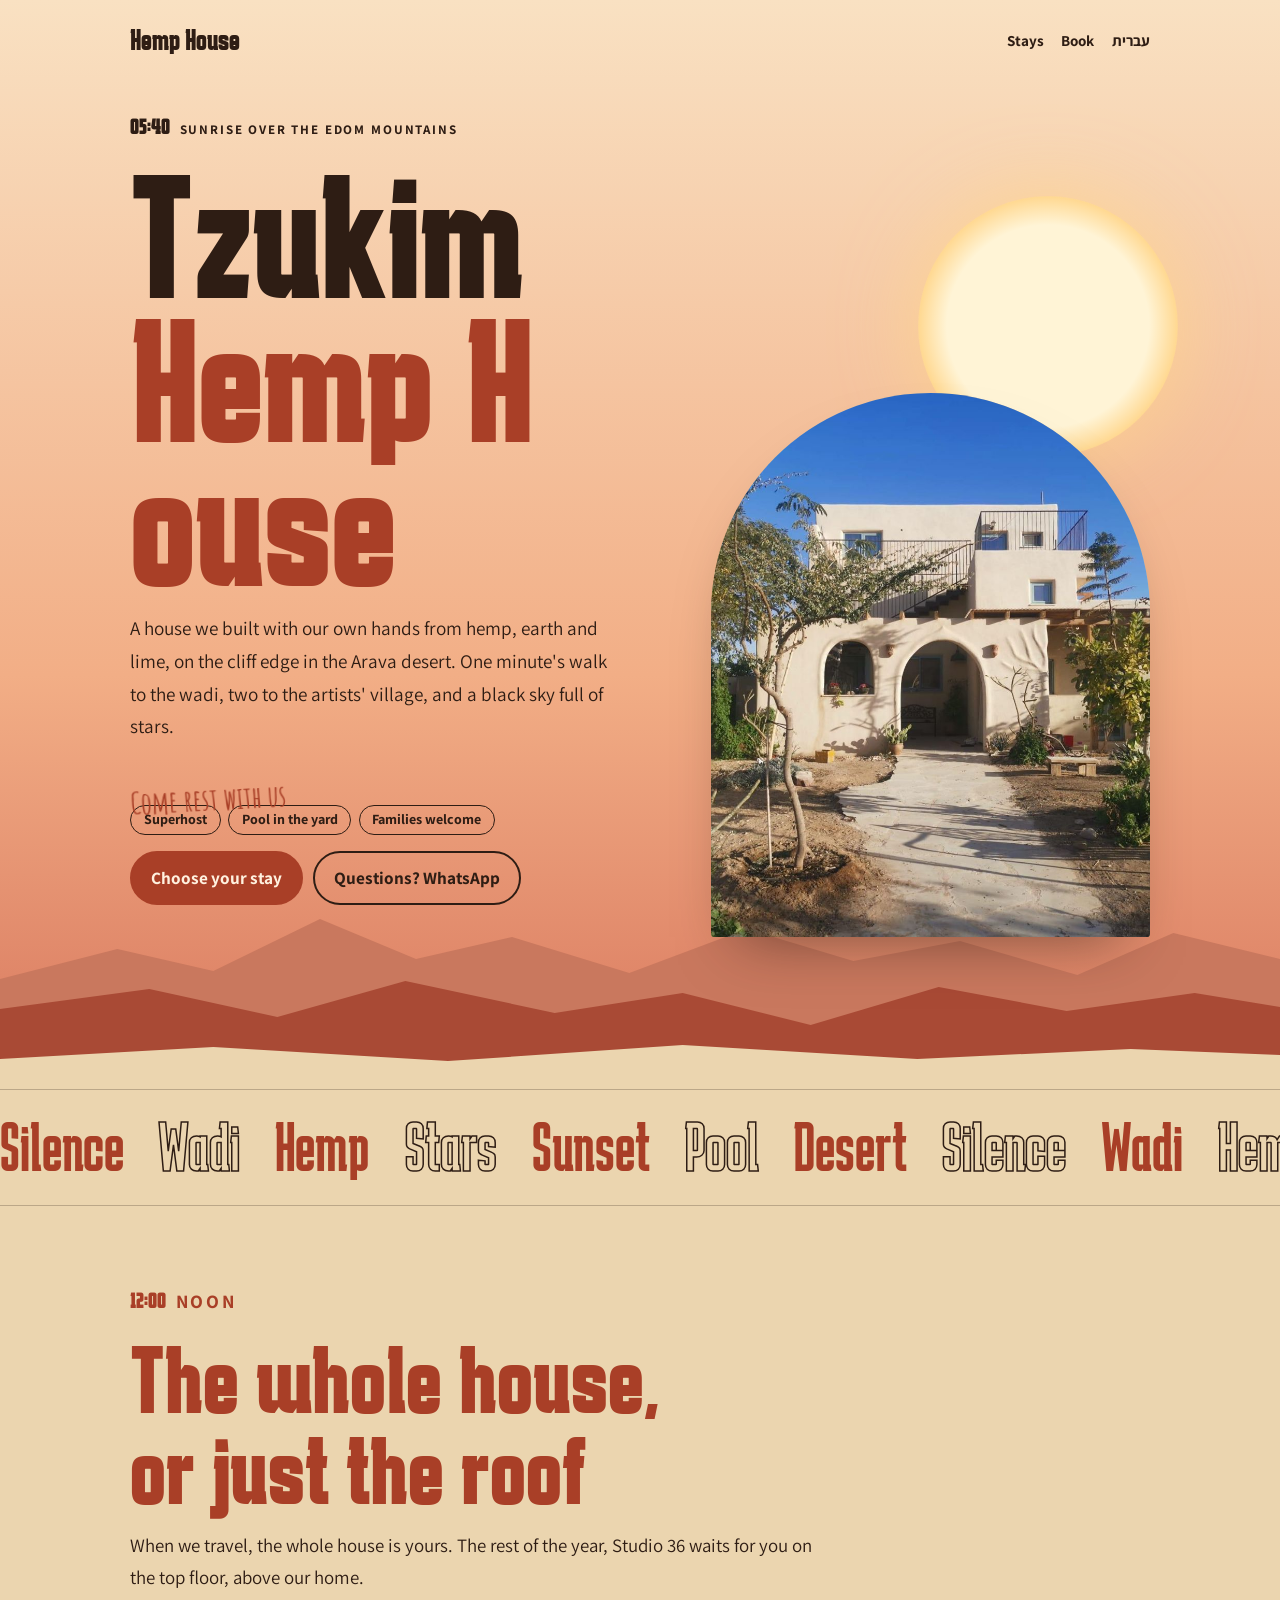
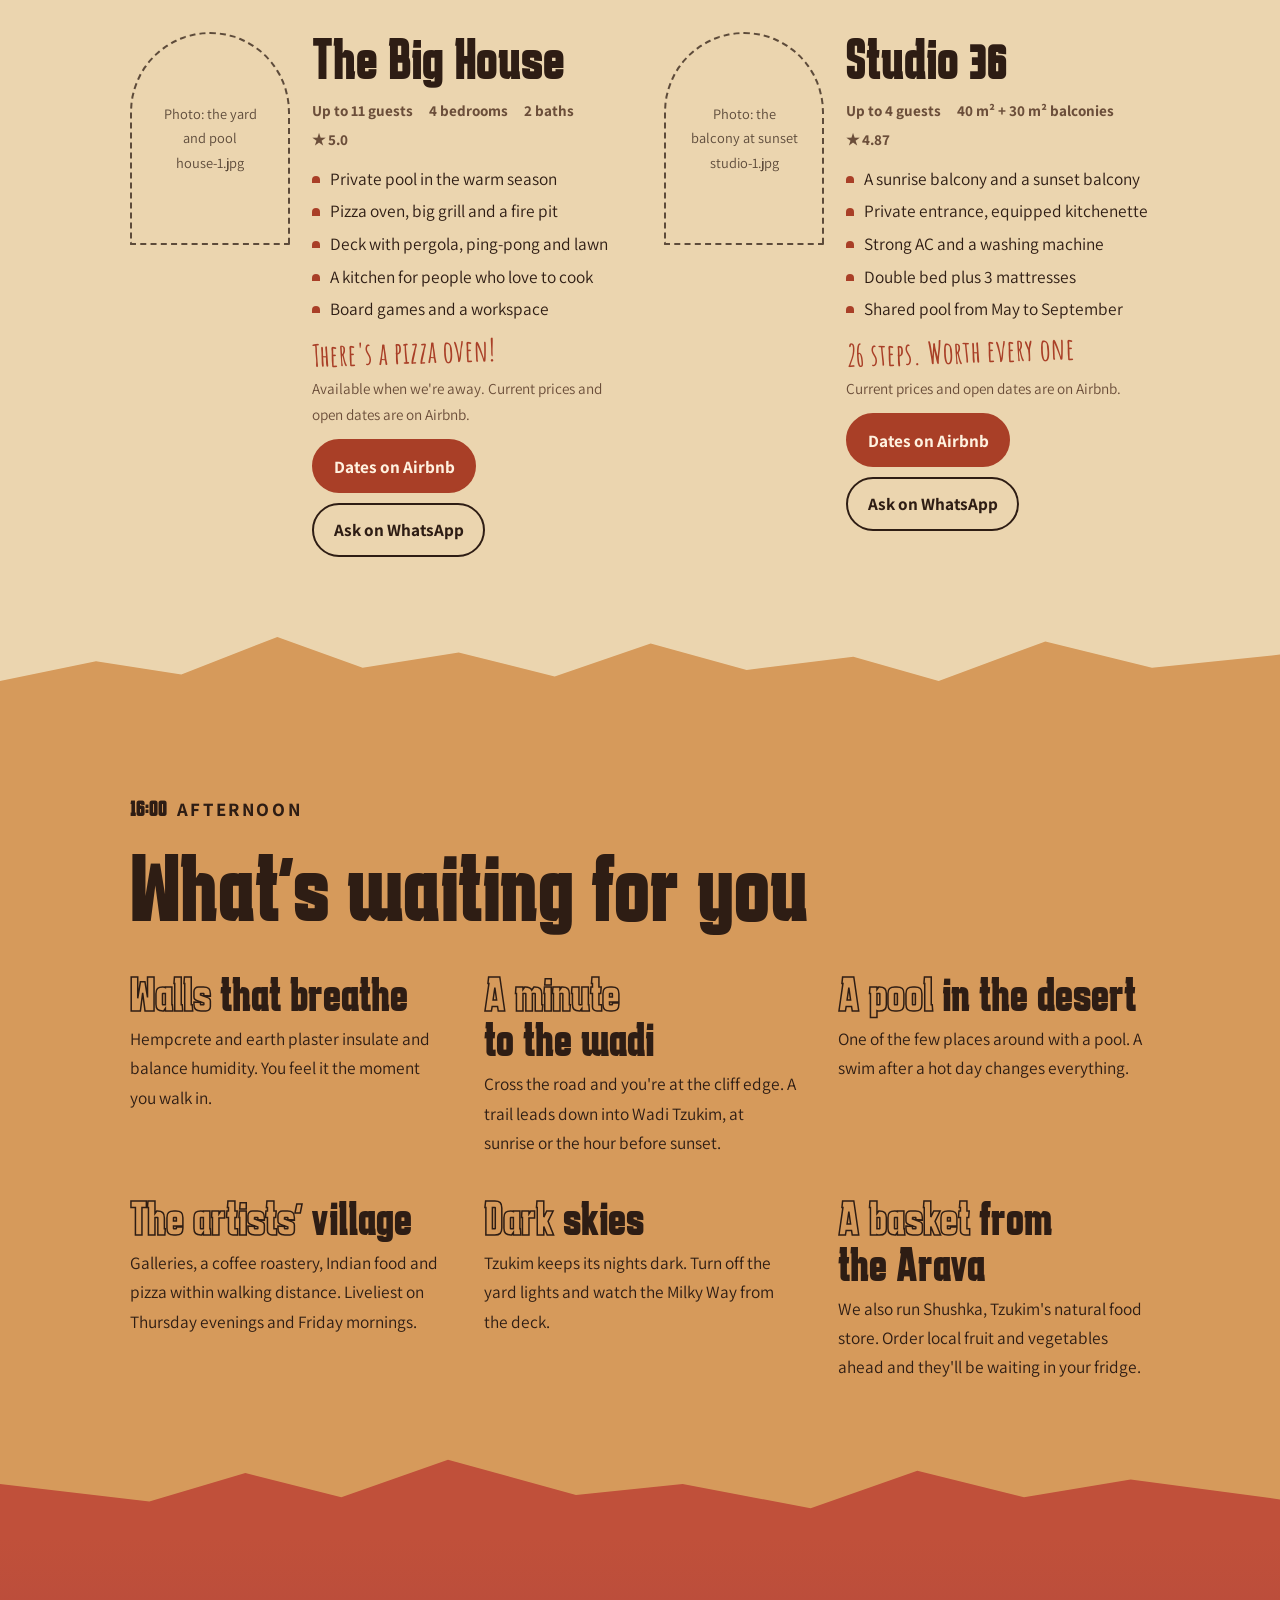
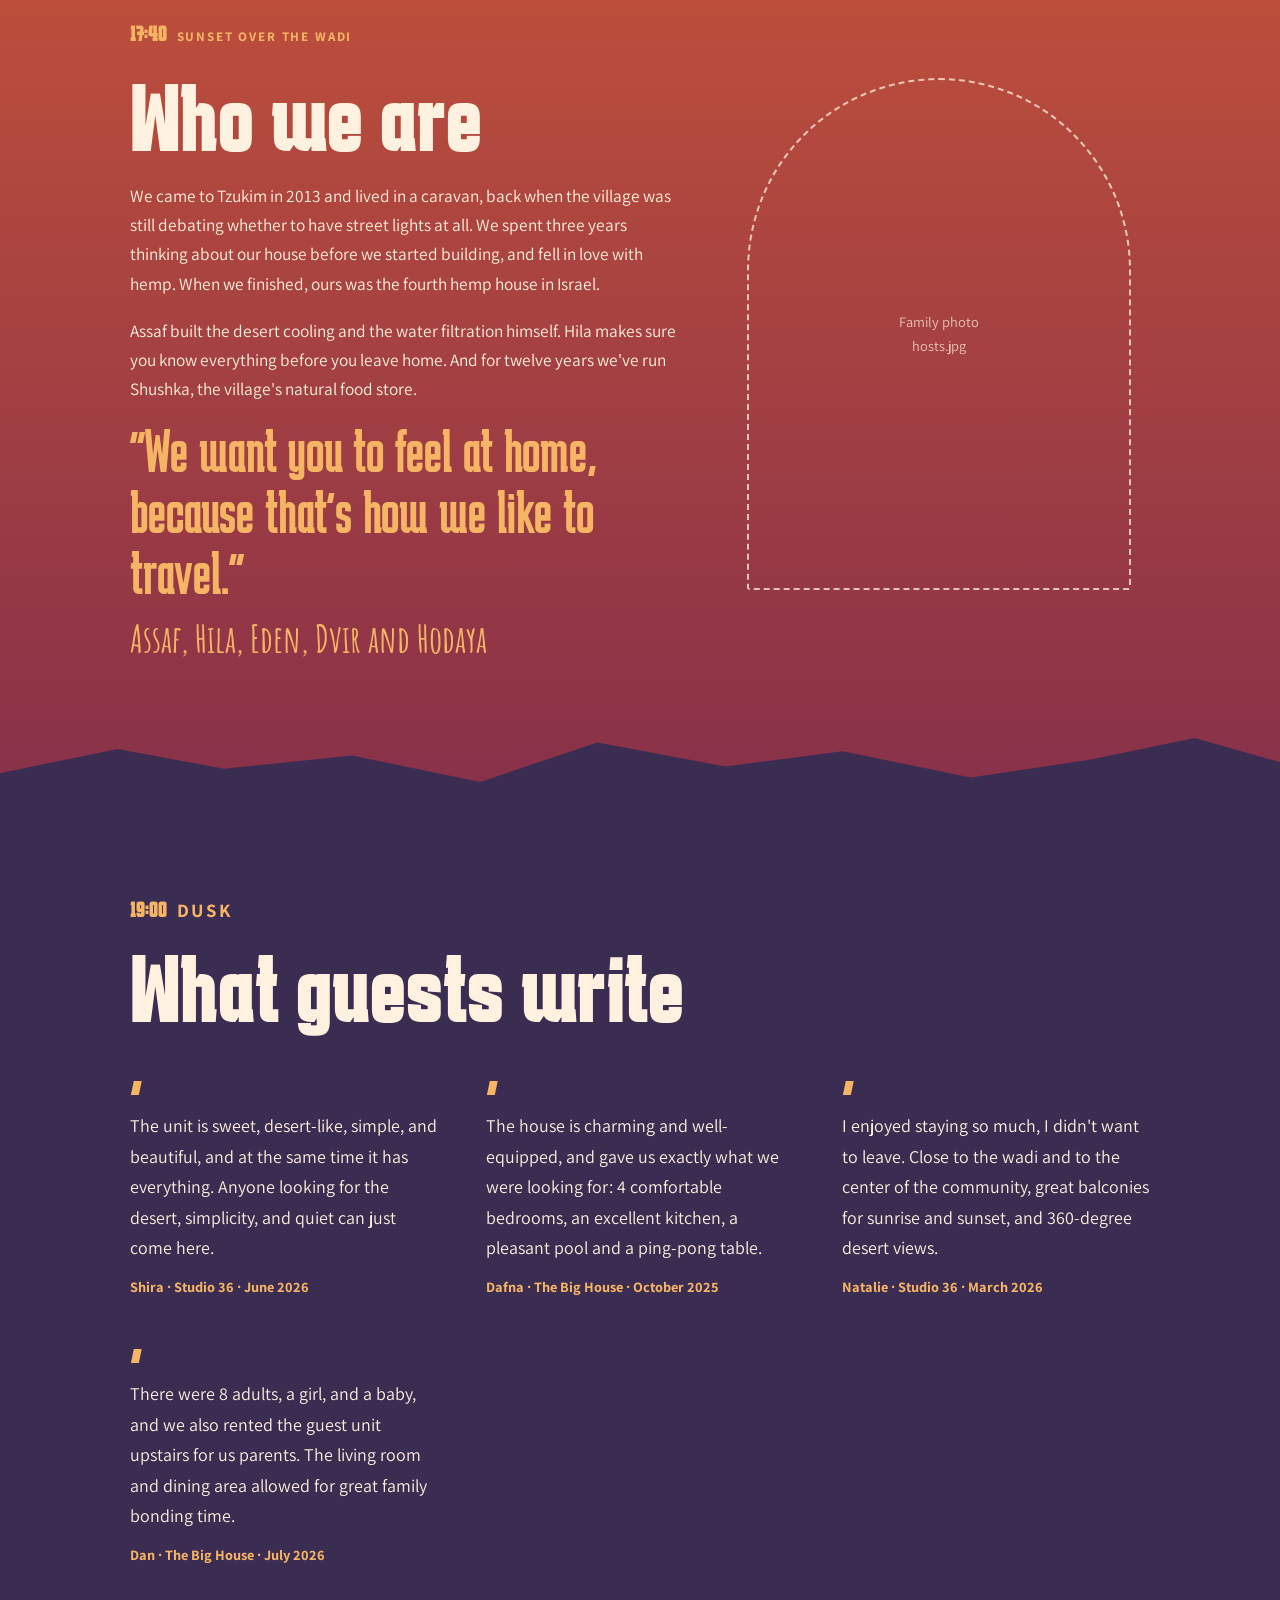
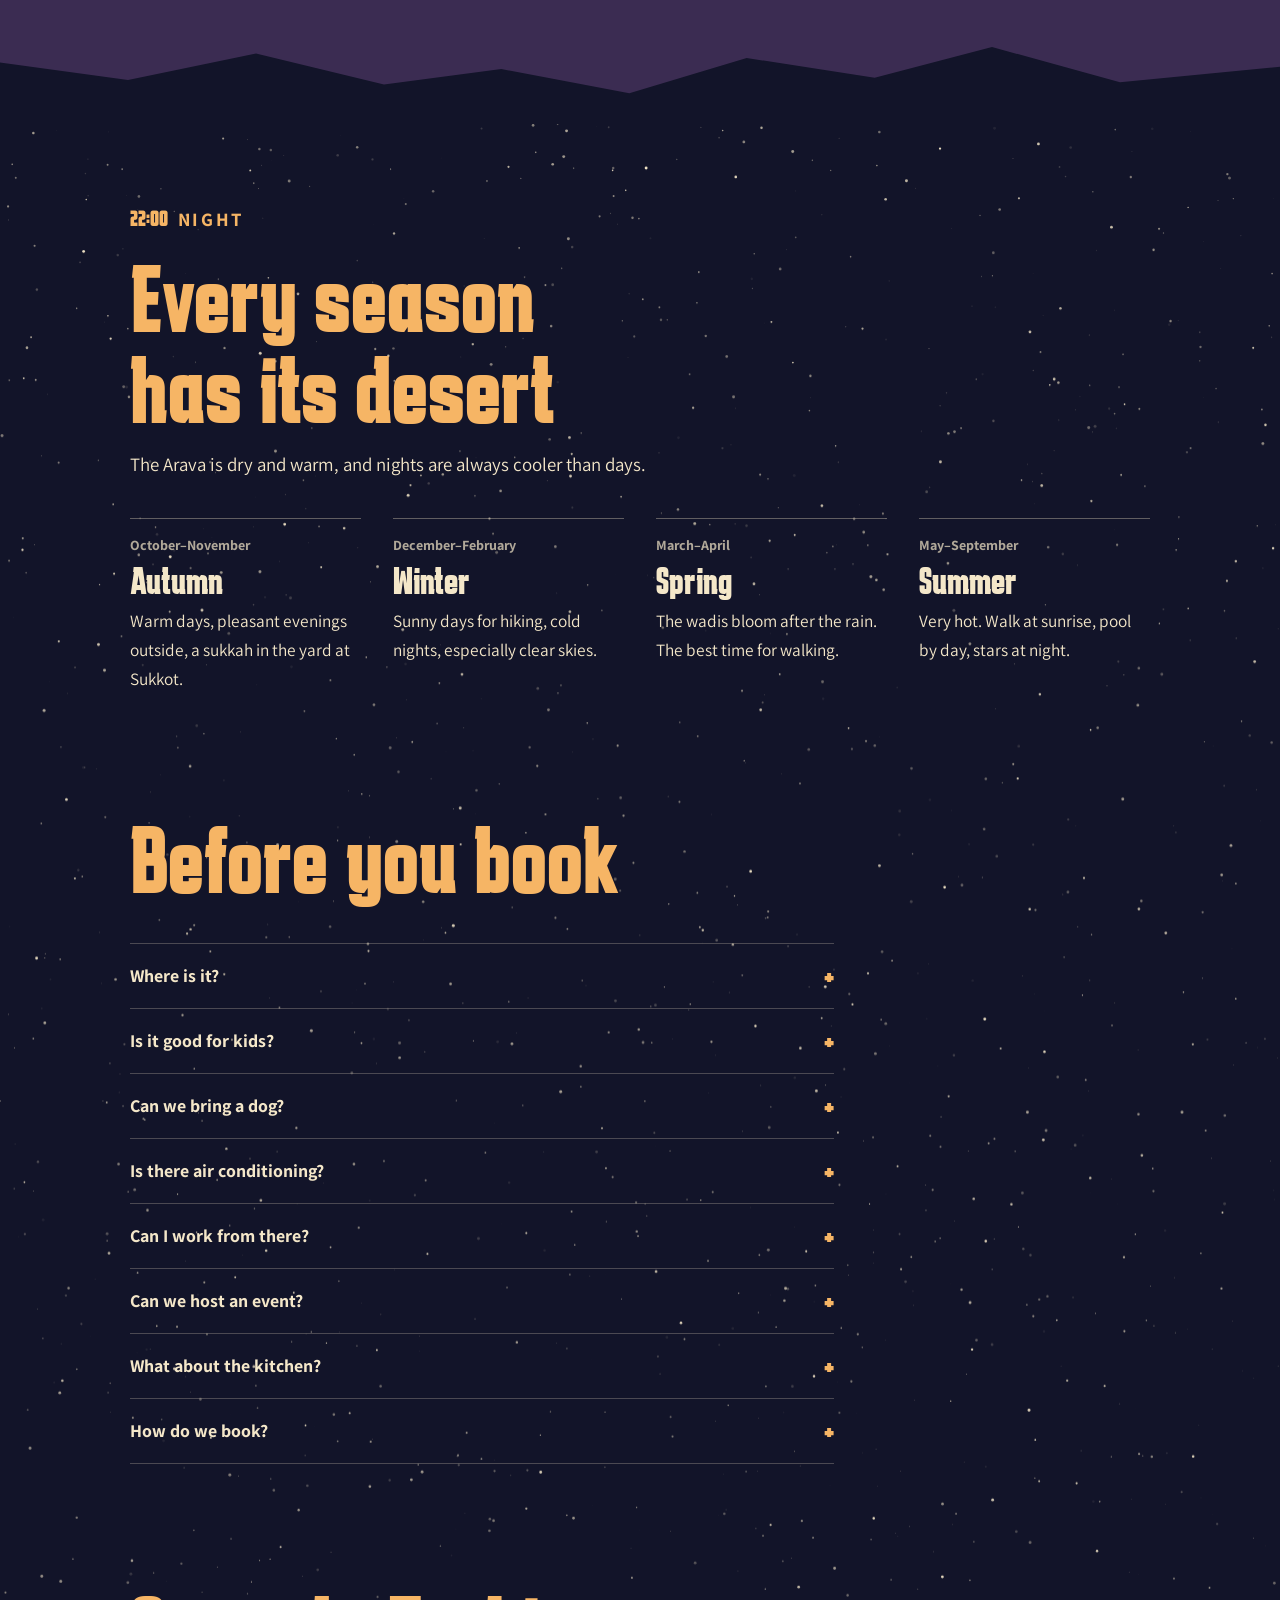
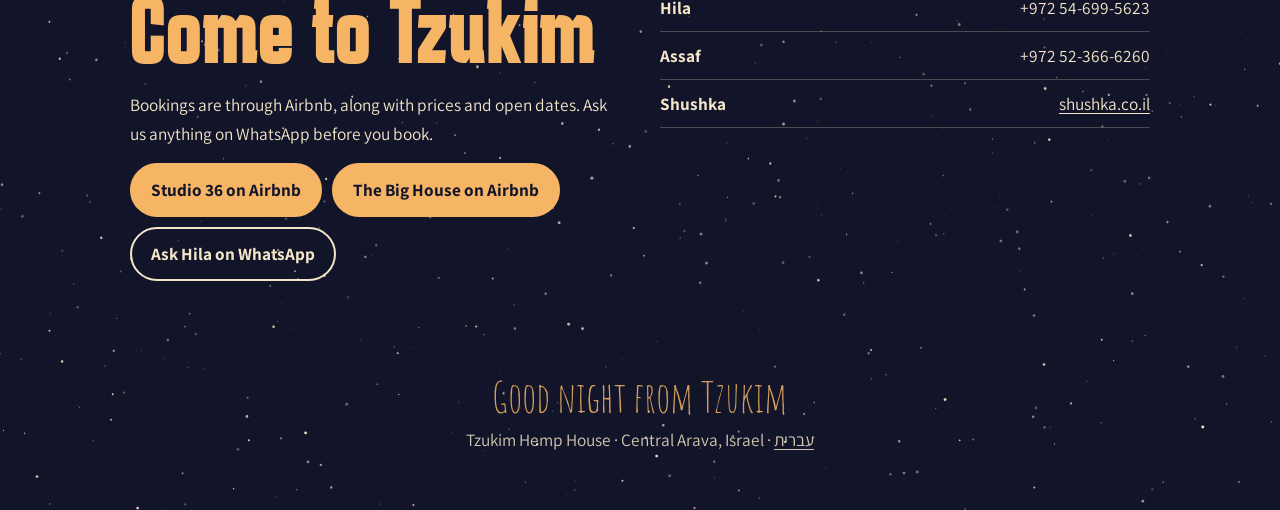
==== en/index.html @ 34779ce2 "FAQ: driving times Co-Authored-By: Claude Opus 5.5 <noreply@anthropic.com> Claude-Session: https://c" ====
<!doctype html>
<html lang="en" dir="ltr">
<head>
<meta charset="utf-8">
<meta name="viewport" content="width=device-width, initial-scale=1, viewport-fit=cover">
<title>Tzukim Hemp House</title>
<meta name="claude:viewport-fit-sides" content="cover">
<meta name="description" content="A hand-built hemp house on the cliff edge in Tzukim, in Israel's Arava desert. Rent the whole house with a pool for up to 11 guests, or Studio 36 on the roof with desert views.">
<meta name="theme-color" content="#F9E1C2">
<link rel="canonical" href="https://stay.shushka.co.il/en/">
<link rel="alternate" hreflang="he" href="https://stay.shushka.co.il/">
<link rel="alternate" hreflang="en" href="https://stay.shushka.co.il/en/">
<meta property="og:type" content="website">
<meta property="og:title" content="Tzukim Hemp House">
<meta property="og:description" content="A hand-built hemp house on the cliff edge in the Arava desert. The whole house with a pool, or a rooftop studio.">
<meta property="og:image" content="https://stay.shushka.co.il/assets/images/house-front.jpg">
<meta property="og:url" content="https://stay.shushka.co.il/en/">
<meta property="og:locale" content="en_US">
<link rel="preconnect" href="https://fonts.googleapis.com">
<link rel="preconnect" href="https://fonts.gstatic.com" crossorigin>
<link rel="stylesheet" href="https://fonts.googleapis.com/css2?family=Karantina:wght@400;700&family=Assistant:wght@400;600;700&family=Amatic+SC:wght@700&display=swap">
<link rel="stylesheet" href="../assets/site.css">
<script type="application/ld+json">
{"@context":"https://schema.org","@type":"LodgingBusiness","name":"Tzukim Hemp House","url":"https://stay.shushka.co.il/en/","image":"https://stay.shushka.co.il/assets/images/house-front.jpg","telephone":"+972546995623","address":{"@type":"PostalAddress","addressLocality":"Tzukim","addressRegion":"Central Arava","addressCountry":"IL"}}
</script>
</head>
<body>

<header class="bar">
  <div class="wrap">
    <a class="brand" href="./">Hemp House</a>
    <nav aria-label="Main">
      <a href="#units">Stays</a>
      <a href="#contact">Book</a>
      <a href="../" lang="he" hreflang="he">עברית</a>
    </nav>
  </div>
</header>

<div class="band dawn">
  <div class="sun" aria-hidden="true"></div>
  <div class="wrap hero">
    <div class="txt">
      <p class="clock"><b>05:40</b> Sunrise over the Edom Mountains</p>
      <h1 aria-label="Tzukim Hemp House"><span aria-hidden="true"><span class="ch" style="--i:0">T</span><span class="ch" style="--i:1">z</span><span class="ch" style="--i:2">u</span><span class="ch" style="--i:3">k</span><span class="ch" style="--i:4">i</span><span class="ch" style="--i:5">m</span><span class="l2"><span class="ch" style="--i:6">H</span><span class="ch" style="--i:7">e</span><span class="ch" style="--i:8">m</span><span class="ch" style="--i:9">p</span> <span class="ch" style="--i:10">H</span><span class="ch" style="--i:11">o</span><span class="ch" style="--i:12">u</span><span class="ch" style="--i:13">s</span><span class="ch" style="--i:14">e</span></span></span></h1>
      <p class="lead">A house we built with our own hands from hemp, earth and lime, on the cliff edge in the Arava desert. One minute's walk to the wadi, two to the artists' village, and a black sky full of stars.</p>
      <p class="hand">Come rest with us</p>
      <div class="chips"><span>Superhost</span><span>Pool in the yard</span><span>Families welcome</span></div>
      <div class="btnrow">
        <a class="btn solid" href="#units">Choose your stay</a>
        <a class="btn" href="https://wa.me/972546995623?text=Hi%2C%20we%27d%20like%20to%20ask%20about%20dates%20at%20the%20Tzukim%20Hemp%20House" target="_blank" rel="noopener">Questions? WhatsApp</a>
      </div>
    </div>
    <div class="arch"><img src="../assets/images/house-front.jpg" alt="The hemp house: pale plaster walls, an arched entrance and young trees" width="1400" height="1050"></div>
  </div>
  <div class="ridges" aria-hidden="true">
    <svg class="r1" viewBox="0 0 1200 200" preserveAspectRatio="none"><path style="fill:#C9785E" d="M0 200 L0 90 L110 60 L200 82 L300 30 L390 70 L480 48 L590 84 L700 40 L800 72 L900 52 L1010 86 L1100 44 L1200 70 L1200 200Z"/></svg>
    <svg class="r2" viewBox="0 0 1200 200" preserveAspectRatio="none"><path style="fill:#A94A35" d="M0 200 L0 120 L140 100 L260 128 L380 92 L520 124 L640 104 L760 136 L880 98 L1000 122 L1120 104 L1200 118 L1200 200Z"/></svg>
    <svg class="r3" viewBox="0 0 1200 200" preserveAspectRatio="none"><path style="fill:var(--sand)" d="M0 200 L0 170 L200 158 L420 172 L640 156 L860 170 L1060 160 L1200 166 L1200 200Z"/></svg>
  </div>
</div>

<div class="marquee" aria-hidden="true"><div class="track">
  <span>Silence</span><span>Wadi</span><span>Hemp</span><span>Stars</span><span>Sunset</span><span>Pool</span><span>Desert</span><span>Silence</span><span>Wadi</span><span>Hemp</span><span>Stars</span><span>Sunset</span><span>Pool</span><span>Desert</span>
</div></div>

<main>
<div class="band noon" id="units">
  <div class="wrap sec">
    <div class="sec-head">
      <p class="clock"><b>12:00</b> Noon</p>
      <h2 class="reveal">The whole house, or just the roof</h2>
      <p>When we travel, the whole house is yours. The rest of the year, Studio 36 waits for you on the top floor, above our home.</p>
    </div>
    <div class="units">
      <article class="unit">
        <div class="arch empty">Photo: the yard and pool<br>house-1.jpg</div>
        <div class="info">
          <h3>The Big House</h3>
          <div class="specs"><span>Up to 11 guests</span><span>4 bedrooms</span><span>2 baths</span><span>★ 5.0</span></div>
          <ul>
            <li>Private pool in the warm season</li>
            <li>Pizza oven, big grill and a fire pit</li>
            <li>Deck with pergola, ping-pong and lawn</li>
            <li>A kitchen for people who love to cook</li>
            <li>Board games and a workspace</li>
          </ul>
          <p class="hand note">There's a pizza oven!</p>
          <p class="price">Available when we're away. Current prices and open dates are on Airbnb.</p>
          <div class="btnrow">
            <a class="btn solid" href="https://www.airbnb.com/h/zuqimhemphouse" target="_blank" rel="noopener">Dates on Airbnb</a>
            <a class="btn" href="https://wa.me/972546995623?text=Hi%2C%20we%27d%20like%20to%20ask%20about%20the%20Big%20House%20for%20these%20dates%3A%20" target="_blank" rel="noopener">Ask on WhatsApp</a>
          </div>
        </div>
      </article>
      <article class="unit">
        <div class="arch empty">Photo: the balcony at sunset<br>studio-1.jpg</div>
        <div class="info">
          <h3>Studio 36</h3>
          <div class="specs"><span>Up to 4 guests</span><span>40 m² + 30 m² balconies</span><span>★ 4.87</span></div>
          <ul>
            <li>A sunrise balcony and a sunset balcony</li>
            <li>Private entrance, equipped kitchenette</li>
            <li>Strong AC and a washing machine</li>
            <li>Double bed plus 3 mattresses</li>
            <li>Shared pool from May to September</li>
          </ul>
          <p class="hand note">26 steps. Worth every one</p>
          <p class="price">Current prices and open dates are on Airbnb.</p>
          <div class="btnrow">
            <a class="btn solid" href="https://www.airbnb.com/h/studio36zuqim" target="_blank" rel="noopener">Dates on Airbnb</a>
            <a class="btn" href="https://wa.me/972546995623?text=Hi%2C%20we%27d%20like%20to%20ask%20about%20Studio%2036%20for%20these%20dates%3A%20" target="_blank" rel="noopener">Ask on WhatsApp</a>
          </div>
        </div>
      </article>
    </div>
  </div>
  <svg class="ridge" viewBox="0 0 1200 100" preserveAspectRatio="none" aria-hidden="true"><path style="fill:var(--ochre)" d="M0 100 L0 70 L90 52 L170 64 L260 30 L340 58 L430 44 L520 66 L610 36 L700 60 L800 48 L880 70 L980 34 L1080 58 L1200 46 L1200 100Z"/></svg>
</div>

<div class="band afternoon">
  <div class="wrap sec">
    <div class="sec-head">
      <p class="clock"><b>16:00</b> Afternoon</p>
      <h2 class="reveal">What's waiting for you</h2>
    </div>
    <div class="reasons">
      <div class="reason"><h3><span class="outline">Walls</span> that breathe</h3><p>Hempcrete and earth plaster insulate and balance humidity. You feel it the moment you walk in.</p></div>
      <div class="reason"><h3><span class="outline">A minute</span> to the wadi</h3><p>Cross the road and you're at the cliff edge. A trail leads down into Wadi Tzukim, at sunrise or the hour before sunset.</p></div>
      <div class="reason"><h3><span class="outline">A pool</span> in the desert</h3><p>One of the few places around with a pool. A swim after a hot day changes everything.</p></div>
      <div class="reason"><h3><span class="outline">The artists'</span> village</h3><p>Galleries, a coffee roastery, Indian food and pizza within walking distance. Liveliest on Thursday evenings and Friday mornings.</p></div>
      <div class="reason"><h3><span class="outline">Dark</span> skies</h3><p>Tzukim keeps its nights dark. Turn off the yard lights and watch the Milky Way from the deck.</p></div>
      <div class="reason"><h3><span class="outline">A basket</span> from the Arava</h3><p>We also run Shushka, Tzukim's natural food store. Order local fruit and vegetables ahead and they'll be waiting in your fridge.</p></div>
    </div>
  </div>
  <svg class="ridge" viewBox="0 0 1200 100" preserveAspectRatio="none" aria-hidden="true"><path style="fill:var(--sunset-1)" d="M0 100 L0 50 L140 66 L230 40 L320 62 L420 28 L540 60 L640 50 L760 72 L860 38 L960 62 L1060 46 L1200 64 L1200 100Z"/></svg>
</div>

<div class="band sunset">
  <div class="wrap sec">
    <div class="story">
      <div class="txt">
        <p class="clock"><b>17:40</b> Sunset over the wadi</p>
        <h2 class="reveal">Who we are</h2>
        <p>We came to Tzukim in 2013 and lived in a caravan, back when the village was still debating whether to have street lights at all. We spent three years thinking about our house before we started building, and fell in love with hemp. When we finished, ours was the fourth hemp house in Israel.</p>
        <p>Assaf built the desert cooling and the water filtration himself. Hila makes sure you know everything before you leave home. And for twelve years we've run Shushka, the village's natural food store.</p>
        <p class="pull">"We want you to feel at home, because that's how we like to travel."</p>
        <p class="hand">Assaf, Hila, Eden, Dvir and Hodaya</p>
      </div>
      <div class="arch empty">Family photo<br>hosts.jpg</div>
    </div>
  </div>
  <svg class="ridge" viewBox="0 0 1200 100" preserveAspectRatio="none" aria-hidden="true"><path style="fill:var(--dusk)" d="M0 100 L0 62 L110 40 L210 58 L330 46 L450 70 L560 34 L680 56 L790 42 L910 66 L1020 50 L1120 30 L1200 52 L1200 100Z"/></svg>
</div>

<div class="band dusk">
  <div class="wrap sec">
    <div class="sec-head">
      <p class="clock"><b>19:00</b> Dusk</p>
      <h2 class="reveal">What guests write</h2>
    </div>
    <div class="reviews">
      <blockquote><p>The unit is sweet, desert-like, simple, and beautiful, and at the same time it has everything. Anyone looking for the desert, simplicity, and quiet can just come here.</p><cite>Shira · Studio 36 · June 2026</cite></blockquote>
      <blockquote><p>The house is charming and well-equipped, and gave us exactly what we were looking for: 4 comfortable bedrooms, an excellent kitchen, a pleasant pool and a ping-pong table.</p><cite>Dafna · The Big House · October 2025</cite></blockquote>
      <blockquote><p>I enjoyed staying so much, I didn't want to leave. Close to the wadi and to the center of the community, great balconies for sunrise and sunset, and 360-degree desert views.</p><cite>Natalie · Studio 36 · March 2026</cite></blockquote>
      <blockquote><p>There were 8 adults, a girl, and a baby, and we also rented the guest unit upstairs for us parents. The living room and dining area allowed for great family bonding time.</p><cite>Dan · The Big House · July 2026</cite></blockquote>
    </div>
  </div>
  <svg class="ridge" viewBox="0 0 1200 100" preserveAspectRatio="none" aria-hidden="true"><path style="fill:var(--night)" d="M0 100 L0 44 L120 60 L240 36 L360 64 L470 50 L590 72 L700 40 L820 58 L930 30 L1050 62 L1200 48 L1200 100Z"/></svg>
</div>

<div class="band night dark">
  <canvas id="sky" aria-hidden="true"></canvas>
  <div class="wrap sec">
    <div class="sec-head">
      <p class="clock"><b>22:00</b> Night</p>
      <h2 class="reveal">Every season has its desert</h2>
      <p>The Arava is dry and warm, and nights are always cooler than days.</p>
    </div>
    <div class="months">
      <div><span>October–November</span><b>Autumn</b><p>Warm days, pleasant evenings outside, a sukkah in the yard at Sukkot.</p></div>
      <div><span>December–February</span><b>Winter</b><p>Sunny days for hiking, cold nights, especially clear skies.</p></div>
      <div><span>March–April</span><b>Spring</b><p>The wadis bloom after the rain. The best time for walking.</p></div>
      <div><span>May–September</span><b>Summer</b><p>Very hot. Walk at sunrise, pool by day, stars at night.</p></div>
    </div>
  </div>
  <div class="wrap sec">
    <div class="sec-head"><h2 class="reveal">Before you book</h2></div>
    <div class="faq">
      <details><summary>Where is it?</summary><p>Tzukim is in the Central Arava, about 1.5 hours from Be'er Sheva, 2.5 hours from Jerusalem, 3 hours from Tel Aviv and a little over an hour from Eilat. Free parking by the house; we'll send exact directions before you arrive.</p></details>
      <details><summary>Is it good for kids?</summary><p>Very. Board games, toys for little ones, a pool (with supervision) and a crib on request. In the studio, keep the 26 steps in mind.</p></details>
      <details><summary>Can we bring a dog?</summary><p>Sorry, no. We don't host dogs, partly because cats live at the house.</p></details>
      <details><summary>Is there air conditioning?</summary><p>The studio has a strong air conditioner. The big house uses a desert cooler, which cools gently without drying the air, plus central AC in the living room for the rare humid days.</p></details>
      <details><summary>Can I work from there?</summary><p>Yes. There's Wi-Fi and a workspace in the big house.</p></details>
      <details><summary>Can we host an event?</summary><p>Tzukim is a quiet village, so we don't host parties. Families and friends who come to rest are very welcome.</p></details>
      <details><summary>What about the kitchen?</summary><p>We don't cook meat in the house. If you do, please use the glass dishes or disposables. The big house has no microwave; the studio does.</p></details>
      <details><summary>How do we book?</summary><p>Through Airbnb, where you'll find the current price, open dates and each unit's cancellation policy. Questions before you book? Message us on WhatsApp.</p></details>
    </div>
  </div>
  <div class="wrap sec" id="contact">
    <div class="contact">
      <div class="card">
        <h2 class="reveal">Come to Tzukim</h2>
        <p>Bookings are through Airbnb, along with prices and open dates. Ask us anything on WhatsApp before you book.</p>
        <div class="btnrow">
          <a class="btn solid" href="https://www.airbnb.com/h/studio36zuqim" target="_blank" rel="noopener">Studio 36 on Airbnb</a>
          <a class="btn solid" href="https://www.airbnb.com/h/zuqimhemphouse" target="_blank" rel="noopener">The Big House on Airbnb</a>
          <a class="btn" href="https://wa.me/972546995623?text=Hi%2C%20we%27d%20like%20to%20ask%20about%20dates%20at%20the%20Tzukim%20Hemp%20House" target="_blank" rel="noopener">Ask Hila on WhatsApp</a>
        </div>
      </div>
      <div class="card">
        <div class="people">
          <div><b>Hila</b><span class="tel">+972 54-699-5623</span></div>
          <div><b>Assaf</b><span class="tel">+972 52-366-6260</span></div>
          <div><b>Shushka</b><a href="https://shushka.co.il" target="_blank" rel="noopener">shushka.co.il</a></div>
        </div>
      </div>
    </div>
  </div>
  <footer class="wrap">
    <p class="sig">Good night from Tzukim</p>
    <p>Tzukim Hemp House · Central Arava, Israel · <a href="../" lang="he">עברית</a></p>
  </footer>
</div>
</main>

<script src="../assets/sky.js" defer></script>
</body>
</html>
---- assets/site.css ----
/* Layout: the page is one day in Tzukim. Each band is a time of day
   (dawn → noon → afternoon → sunset → dusk → night), separated by ridge
   silhouettes; the house's arches frame every photo. Deliberately a single
   look — the colours are the sky's, not a light/dark theme. */
:root{
  --dawn-1:#F9E1C2; --dawn-2:#F2AE86; --dawn-3:#D9785E;
  --sand:#EBD5AF;   --sand-2:#E2C597;
  --ochre:#D69A5B;
  --sunset-1:#C0503A; --sunset-2:#86304A;
  --dusk:#3B2C52;
  --night:#121429;
  --ink:#2E1D14; --ink-soft:#6B4E3A;
  --clay:#A93F27;            /* terracotta accent on sand */
  --glow:#F6B565;            /* accent on dark bands */
  --cream:#FFF1DF;
  --star:#F4E7C9;
  --todo-bg:#FCE9A6; --todo-fg:#5A4300;
  --display:"Karantina","Assistant",system-ui,sans-serif;
  --body:"Assistant","Segoe UI",Arial,sans-serif;
  --hand:"Amatic SC","Karantina",cursive;
  color-scheme:light;
}
*{box-sizing:border-box}
html{scroll-behavior:smooth}
body{background:var(--sand);color:var(--ink);font-family:var(--body);font-size:1.08rem;line-height:1.7;margin:0;overflow-x:hidden}
img{max-width:100%}
.wrap{max-width:66rem;margin:0 auto;padding-left:max(18px,env(safe-area-inset-left,0px));padding-right:max(18px,env(safe-area-inset-right,0px))}
h1,h2,h3{font-family:var(--display);font-weight:700;line-height:.95;text-wrap:balance;margin:0}
h2{font-size:clamp(3.2rem,10vw,6rem)}
h3{font-size:clamp(2.2rem,5vw,2.9rem)}
p{margin:0}
a{color:inherit;text-underline-offset:3px}
a:focus-visible,button:focus-visible,summary:focus-visible{outline:3px solid var(--glow);outline-offset:3px;border-radius:4px}
.todo{background:var(--todo-bg);color:var(--todo-fg);padding:0 .3em;border-radius:3px;font-weight:600;font-size:.9em}
.tel{font-variant-numeric:tabular-nums;direction:ltr;unicode-bidi:isolate;white-space:nowrap}
.hand{font-family:var(--hand);font-weight:700;font-size:1.9rem;line-height:1}
.clock{display:flex;align-items:baseline;gap:.6rem;font-weight:700;letter-spacing:.14em;font-size:.82rem;text-transform:uppercase}
.clock b{font-family:var(--display);letter-spacing:0;font-size:1.6rem;font-variant-numeric:tabular-nums}
.outline{color:transparent;-webkit-text-stroke:2px var(--ink)}
@supports not (-webkit-text-stroke:2px black){.outline{color:inherit}}

/* buttons */
.btnrow{display:flex;flex-wrap:wrap;gap:.6rem}
.btn{display:inline-flex;align-items:center;gap:.4rem;text-decoration:none;font-weight:700;padding:.65rem 1.2rem;border-radius:999px;border:2px solid currentColor;transition:transform .2s ease,background .2s ease}
.btn:hover{transform:translateY(-2px)}
.btn.solid{background:var(--clay);border-color:var(--clay);color:var(--cream)}
.dark .btn.solid{background:var(--glow);border-color:var(--glow);color:var(--night)}

/* arches — the house's signature shape */
.arch{border-radius:999px 999px 14px 14px;overflow:hidden;aspect-ratio:3/4;max-width:100%;position:relative;background:var(--sand-2)}
.arch img,.arch video{width:100%;height:100%;object-fit:cover;display:block}
.arch.empty{display:grid;place-items:center;text-align:center;padding:2rem 1.5rem;border:2px dashed currentColor;background:transparent;opacity:.75;font-size:.9rem}

/* ridge dividers */
.ridge{display:block;width:100%;height:clamp(50px,9vw,110px);margin-top:-1px}
.band{position:relative}

/* ---------- top bar ---------- */
.bar{position:absolute;inset:0 0 auto;z-index:5}
.bar .wrap{display:flex;justify-content:space-between;align-items:center;padding-block:max(1rem,env(safe-area-inset-top,0px)) 1rem}
.bar .brand{font-family:var(--display);font-size:1.8rem;font-weight:700;text-decoration:none;color:var(--ink)}
.bar nav{display:flex;gap:1.1rem;font-weight:700;font-size:.95rem}
.bar nav a{text-decoration:none}

/* ---------- DAWN / hero ---------- */
.dawn{background:linear-gradient(180deg,var(--dawn-1) 0%,var(--dawn-2) 62%,var(--dawn-3) 100%);overflow:hidden}
.hero{display:grid;grid-template-columns:1.25fr 1fr;gap:2rem;align-items:end;padding-block:6.5rem 0;position:relative;z-index:2}
.hero .txt{display:flex;flex-direction:column;gap:1rem;min-width:0;padding-bottom:2rem}
.hero h1{font-size:clamp(5.2rem,17vw,11rem);line-height:.82;color:var(--ink)}
.hero h1 .l2{display:block;color:var(--clay)}
.hero h1 .ch{display:inline-block;animation:rise 1s cubic-bezier(.2,.7,.2,1) both;animation-delay:calc(var(--i)*70ms + 150ms)}
.hero .lead{font-size:1.2rem;max-width:30rem}
.hero .hand{color:var(--clay);transform:rotate(-3deg);transform-origin:right}
.hero .arch{max-height:34rem;width:100%;justify-self:center;box-shadow:0 30px 60px -30px rgba(46,29,20,.6)}
.chips{display:flex;flex-wrap:wrap;gap:.45rem}
.chips span{border:1.5px solid var(--ink);border-radius:999px;padding:.1rem .8rem;font-size:.88rem;font-weight:700}
.sun{position:absolute;z-index:1;width:clamp(120px,22vw,260px);aspect-ratio:1;border-radius:50%;
  background:radial-gradient(circle,#FFF4D6 0 55%,#FFD993 70%,rgba(255,217,147,0) 72%);
  inset-inline-end:8%;top:18%;filter:drop-shadow(0 0 40px rgba(255,214,140,.8))}
.ridges{position:relative;height:clamp(90px,16vw,200px);margin-top:-3rem;z-index:1}
.ridges svg{position:absolute;inset:auto 0 0 0;width:100%;height:100%}
@keyframes rise{from{transform:translateY(.6em);opacity:0}to{transform:none;opacity:1}}

/* ---------- marquee ---------- */
.marquee{overflow:hidden;padding-block:1.4rem;background:var(--sand);border-block:1.5px solid rgba(46,29,20,.25)}
.marquee .track{display:flex;gap:2.2rem;width:max-content;animation:slide 40s linear infinite}
.marquee span{font-family:var(--display);font-size:clamp(2.6rem,7vw,4.4rem);line-height:1;white-space:nowrap;color:var(--clay)}
.marquee span:nth-child(even){color:transparent;-webkit-text-stroke:1.5px var(--ink)}
@keyframes slide{to{transform:translateX(50%)}}
[dir="ltr"] .marquee .track{animation-name:slide-ltr}
@keyframes slide-ltr{to{transform:translateX(-50%)}}

/* ---------- section scaffold ---------- */
.sec{padding-block:4.5rem 3rem;display:flex;flex-direction:column;gap:2.4rem}
.sec-head{display:flex;flex-direction:column;gap:.8rem;max-width:44rem}
.sec-head p{font-size:1.18rem}

/* ---------- NOON / units ---------- */
.noon{background:var(--sand)}
.noon .clock,.noon h2{color:var(--clay)}
.units{display:grid;grid-template-columns:repeat(auto-fit,minmax(min(100%,24rem),1fr));gap:3.5rem 3rem}
.unit{display:grid;grid-template-columns:minmax(0,10rem) 1fr;gap:1.4rem;align-items:start;min-width:0}
.unit .arch{width:100%}
.unit .info{display:flex;flex-direction:column;gap:.7rem;min-width:0}
.unit h3{font-size:clamp(2.8rem,6vw,3.6rem);color:var(--ink)}
.specs{display:flex;flex-wrap:wrap;gap:.2rem 1rem;color:var(--ink-soft);font-weight:700;font-size:.95rem;font-variant-numeric:tabular-nums}
.unit ul{margin:0;padding:0;list-style:none;display:flex;flex-direction:column;gap:.2rem}
.unit li{padding-inline-start:1.1rem;position:relative}
.unit li::before{content:"";position:absolute;inset-inline-start:0;top:.7em;width:.45rem;height:.45rem;border-radius:999px 999px 0 0;background:var(--clay)}
.unit .note{color:var(--clay);transform:rotate(-2deg)}
.unit .price{font-size:.95rem;color:var(--ink-soft)}
@media (max-width:520px){.unit{grid-template-columns:1fr}.unit .arch{max-width:15rem}}

/* ---------- AFTERNOON / reasons ---------- */
.afternoon{background:var(--ochre)}
.reasons{display:grid;grid-template-columns:repeat(auto-fit,minmax(min(100%,18rem),1fr));gap:2.4rem 2.6rem}
.reason{display:flex;flex-direction:column;gap:.4rem;min-width:0}
.reason h3{font-size:clamp(2.4rem,5vw,3rem)}
.reason h3 .outline{-webkit-text-stroke:1.5px var(--ink)}

/* ---------- SUNSET / story ---------- */
.sunset{background:linear-gradient(180deg,var(--sunset-1),var(--sunset-2));color:var(--cream)}
.sunset .clock{color:var(--glow)}
.story{display:grid;grid-template-columns:1.3fr 1fr;gap:3rem;align-items:center}
.story .txt{display:flex;flex-direction:column;gap:1.1rem;min-width:0}
.pull{font-family:var(--display);font-size:clamp(2.4rem,6vw,3.8rem);line-height:1;color:var(--glow)}
.story .hand{color:var(--glow);font-size:2.3rem}
.story .arch{width:100%;max-width:24rem;justify-self:center}
@media (max-width:760px){.story,.hero{grid-template-columns:1fr}.hero .arch{max-width:20rem}}

/* ---------- DUSK / reviews ---------- */
.dusk{background:var(--dusk);color:var(--cream)}
.dusk .clock{color:var(--glow)}
.reviews{display:grid;grid-template-columns:repeat(auto-fit,minmax(min(100%,19rem),1fr));gap:2.6rem 3rem}
.reviews blockquote{margin:0;display:flex;flex-direction:column;gap:.7rem;position:relative;padding-top:2.4rem}
.reviews blockquote::before{content:"״";position:absolute;top:-.6rem;inset-inline-start:0;font-family:var(--display);font-size:5.5rem;line-height:1;color:var(--glow)}
[dir="ltr"] .reviews blockquote::before{content:"“"}
.reviews p{font-size:1.12rem}
.reviews cite{font-style:normal;font-weight:700;font-size:.9rem;color:var(--glow)}

/* ---------- NIGHT ---------- */
.night{background:var(--night);color:var(--star);overflow:hidden}
.night canvas{position:absolute;inset:0;width:100%;height:100%;pointer-events:none}
.night .wrap{position:relative;z-index:1}
.night .clock,.night h2{color:var(--glow)}
.months{display:grid;grid-template-columns:repeat(auto-fit,minmax(min(100%,13rem),1fr));gap:1.6rem 2rem}
.months div{display:flex;flex-direction:column;gap:.3rem;border-top:1.5px solid rgba(244,231,201,.35);padding-top:.9rem}
.months b{font-family:var(--display);font-size:2.4rem;line-height:1}
.months span{opacity:.7;font-size:.88rem;font-weight:700;font-variant-numeric:tabular-nums}
.faq{max-width:44rem}
details{border-top:1px solid rgba(244,231,201,.25)}
details:last-of-type{border-bottom:1px solid rgba(244,231,201,.25)}
summary{cursor:pointer;list-style:none;padding:1rem 0;display:flex;justify-content:space-between;align-items:center;gap:1rem;font-weight:700;font-size:1.12rem}
summary::-webkit-details-marker{display:none}
summary::after{content:"+";font-family:var(--display);font-size:2rem;line-height:1;color:var(--glow);transition:transform .25s}
details[open] summary::after{transform:rotate(45deg)}
details p{padding-bottom:1.1rem;opacity:.85}
.contact{display:grid;grid-template-columns:repeat(auto-fit,minmax(min(100%,19rem),1fr));gap:2.5rem;align-items:start}
.contact .card{display:flex;flex-direction:column;gap:.9rem;min-width:0}
.people{display:flex;flex-direction:column}
.people div{display:flex;justify-content:space-between;gap:1rem;border-bottom:1px solid rgba(244,231,201,.25);padding-block:.55rem}
footer{padding-block:3rem 3.5rem;display:flex;flex-direction:column;gap:.4rem;align-items:center;text-align:center;opacity:.85}
footer .sig{font-family:var(--hand);font-size:2.6rem;color:var(--glow);line-height:1}

/* ---------- scroll-driven motion (progressive enhancement) ---------- */
@supports (animation-timeline:view()){
  .sun{animation:set linear both;animation-timeline:scroll(root);animation-range:0 90vh}
  @keyframes set{to{transform:translateY(60vh) scale(1.15);filter:drop-shadow(0 0 60px rgba(255,140,80,.9)) saturate(1.4)}}
  .ridges .r1{animation:par1 linear both;animation-timeline:scroll(root);animation-range:0 90vh}
  .ridges .r2{animation:par2 linear both;animation-timeline:scroll(root);animation-range:0 90vh}
  @keyframes par1{to{transform:translateY(-14%)}}
  @keyframes par2{to{transform:translateY(-6%)}}
  .reveal{animation:wipe linear both;animation-timeline:view();animation-range:entry 0% cover 30%}
  @keyframes wipe{from{clip-path:inset(0 0 100% 0);transform:translateY(.4em)}to{clip-path:inset(0 0 -10% 0);transform:none}}
  .unit,.reason,.reviews blockquote,.months div{animation:lift linear both;animation-timeline:view();animation-range:entry 0% cover 25%}
  @keyframes lift{from{opacity:.15;transform:translateY(40px)}to{opacity:1;transform:none}}
}
@media (prefers-reduced-motion:reduce){
  html{scroll-behavior:auto}
  *,*::before,*::after{animation:none!important;transition:none!important}
}
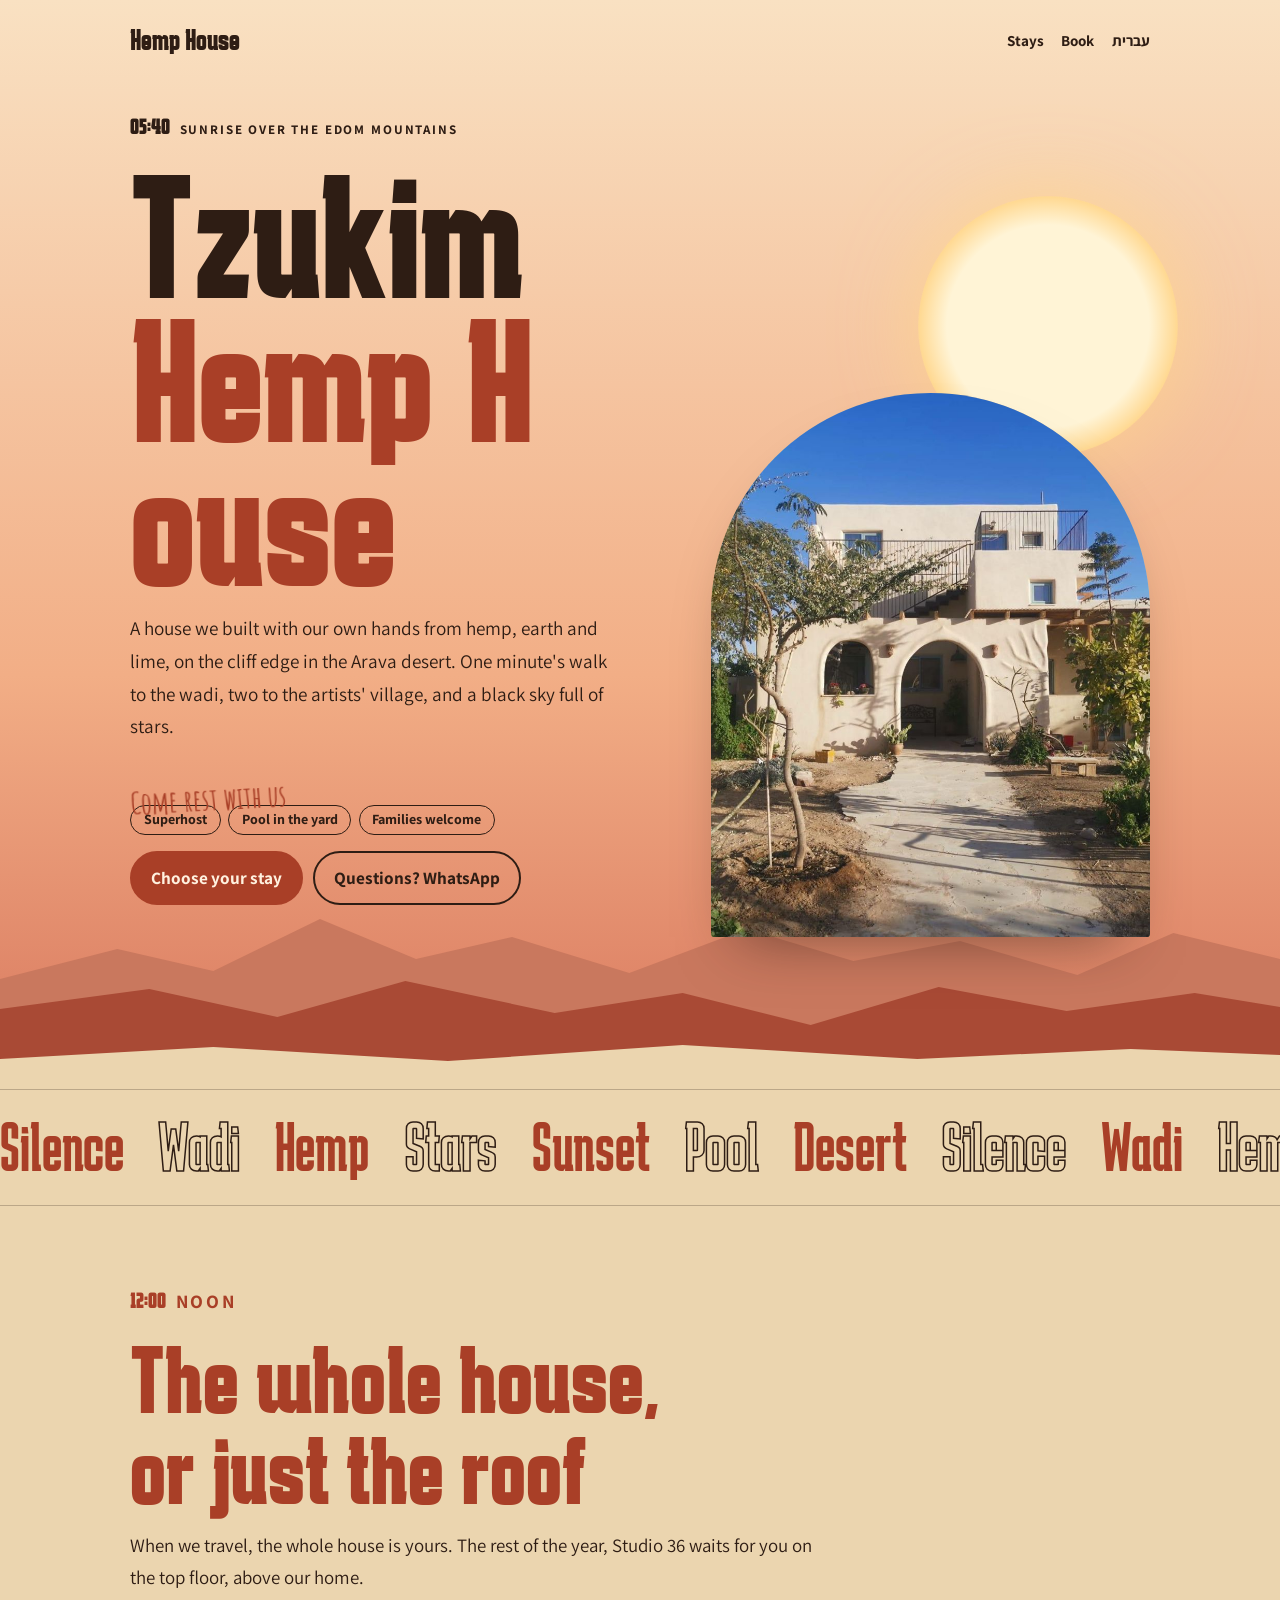
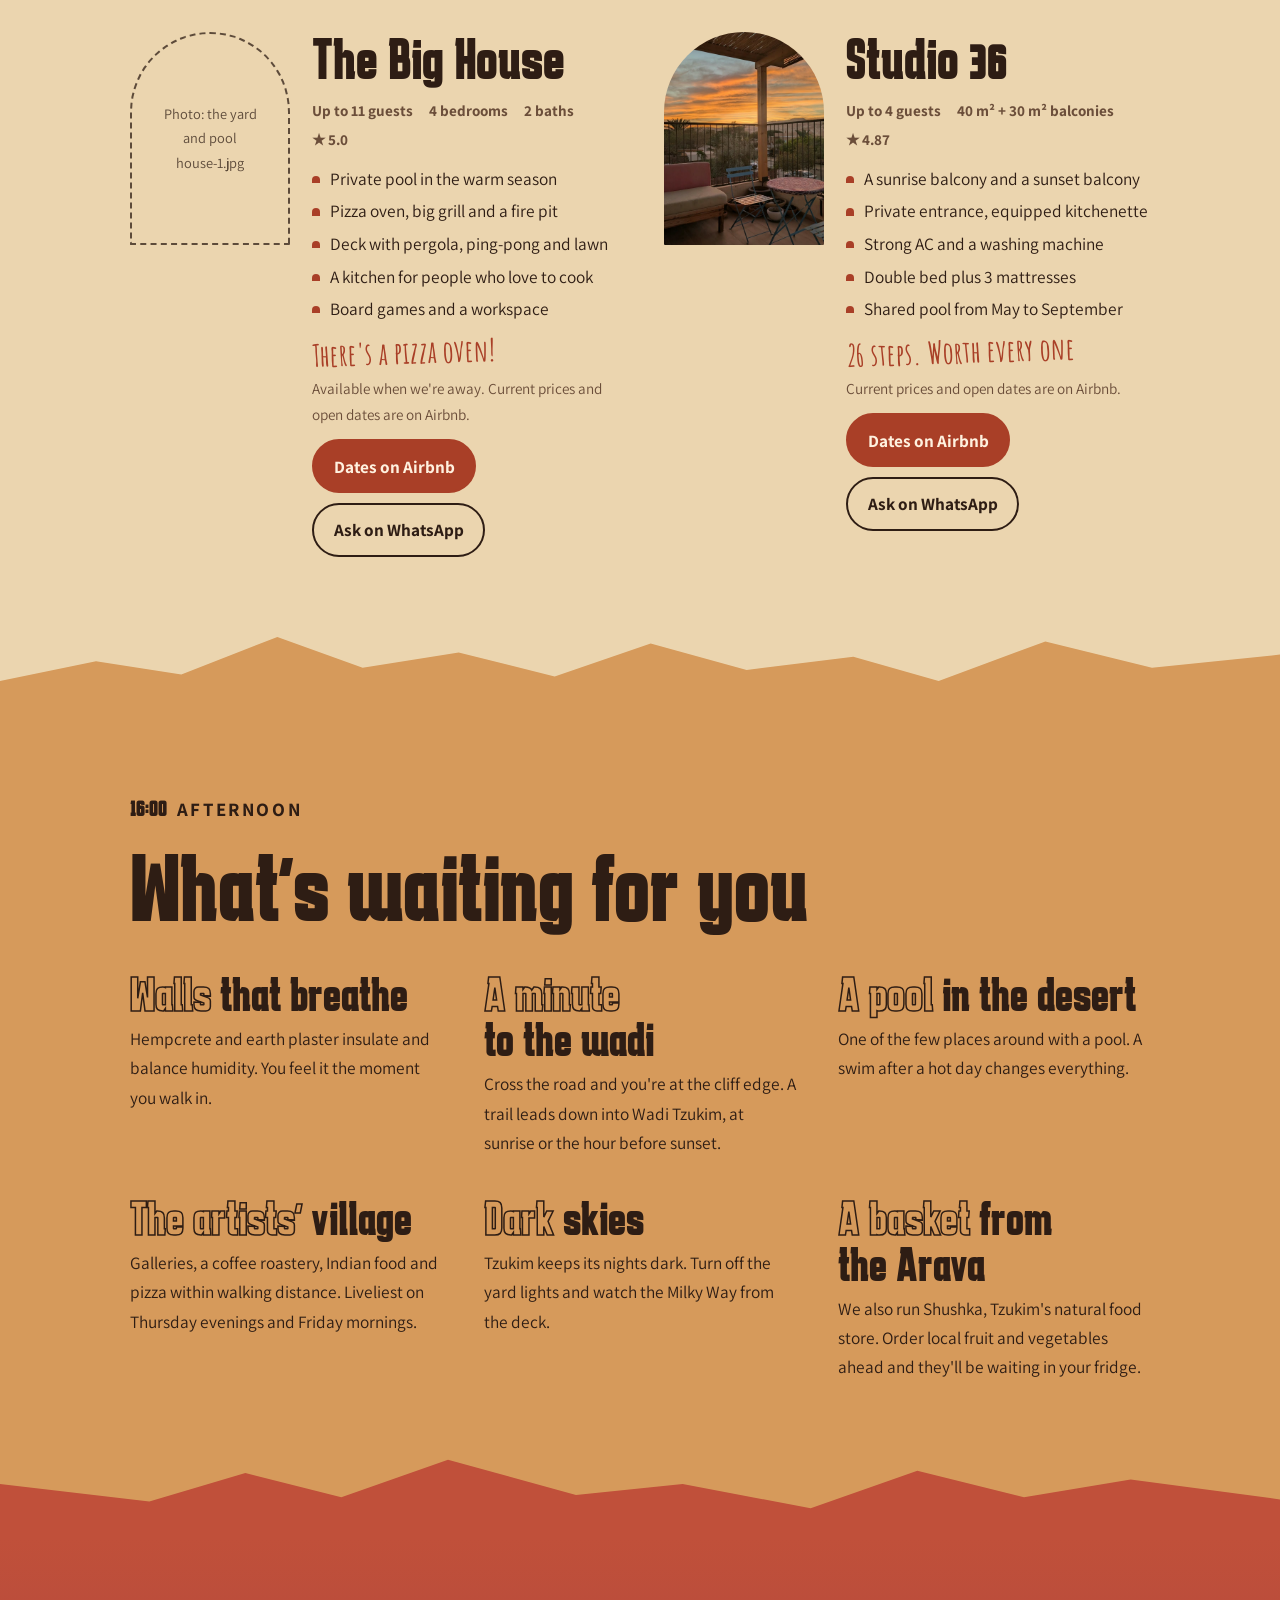
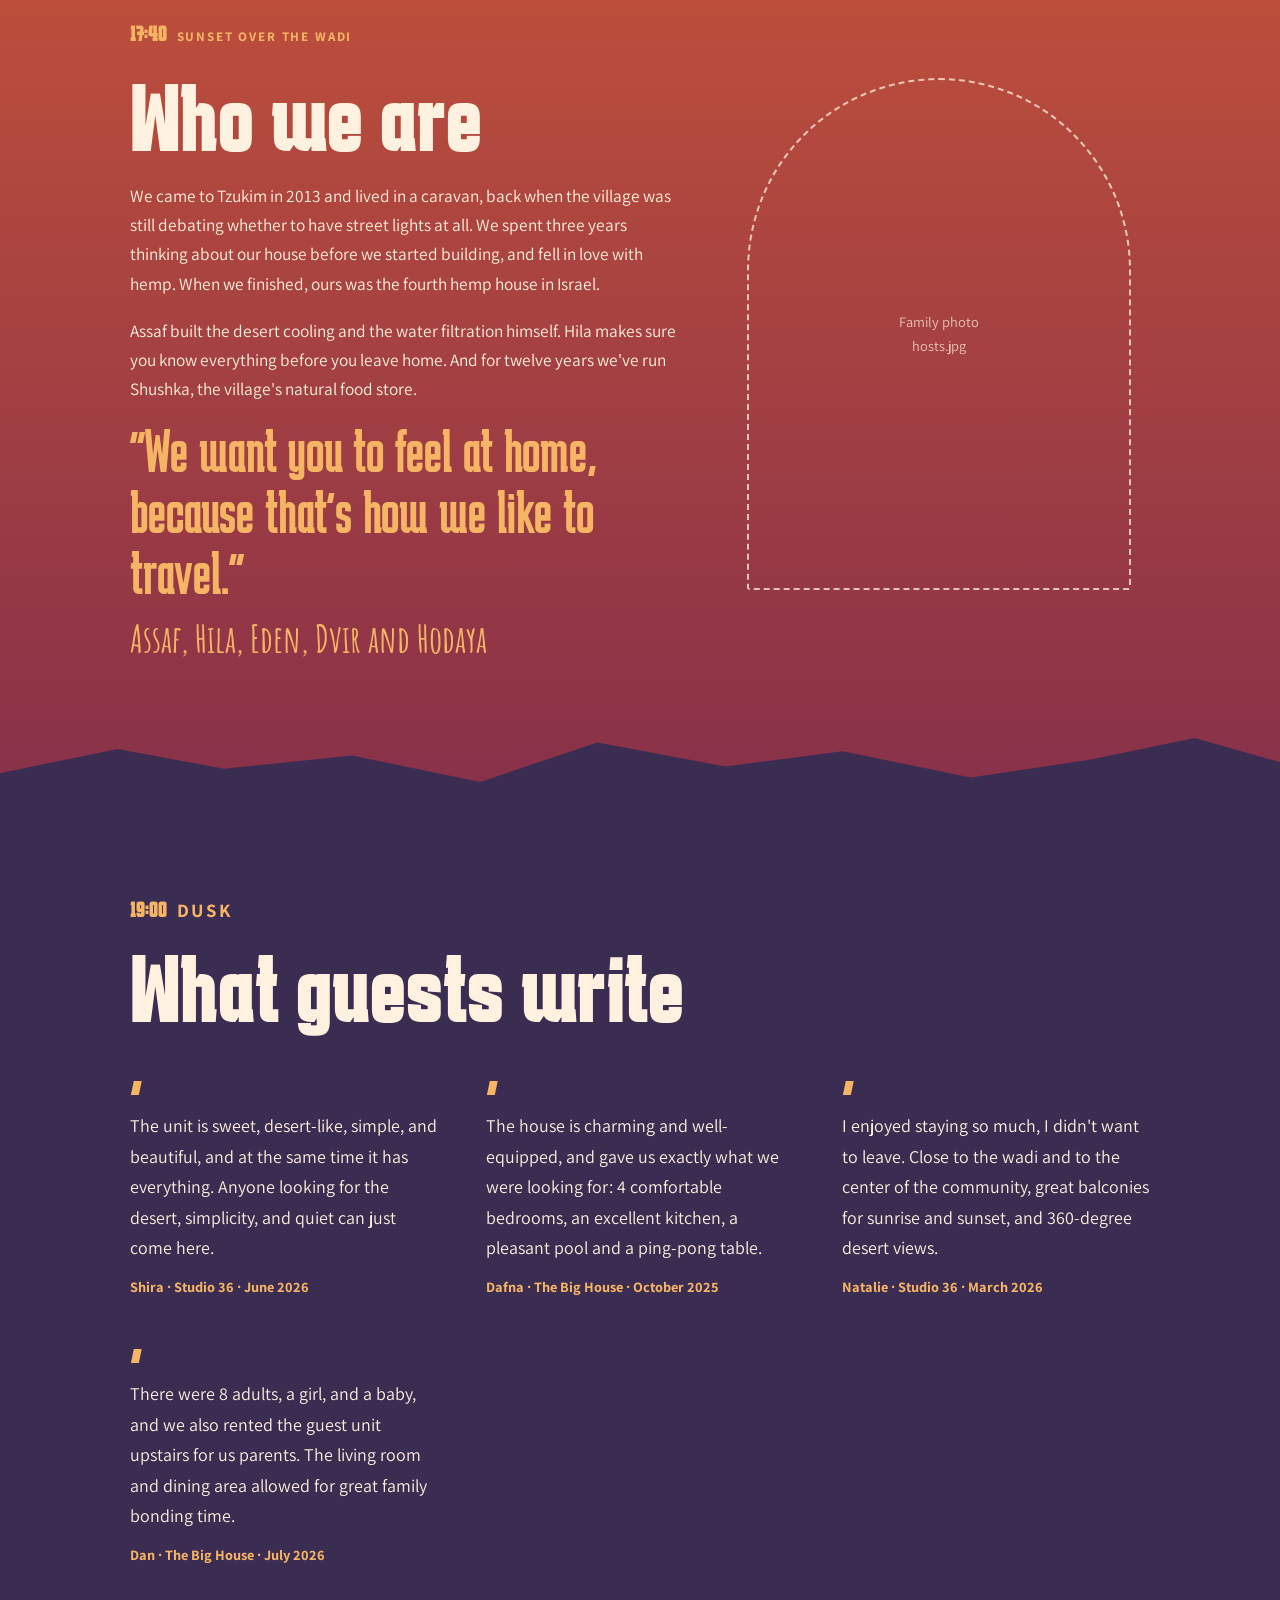
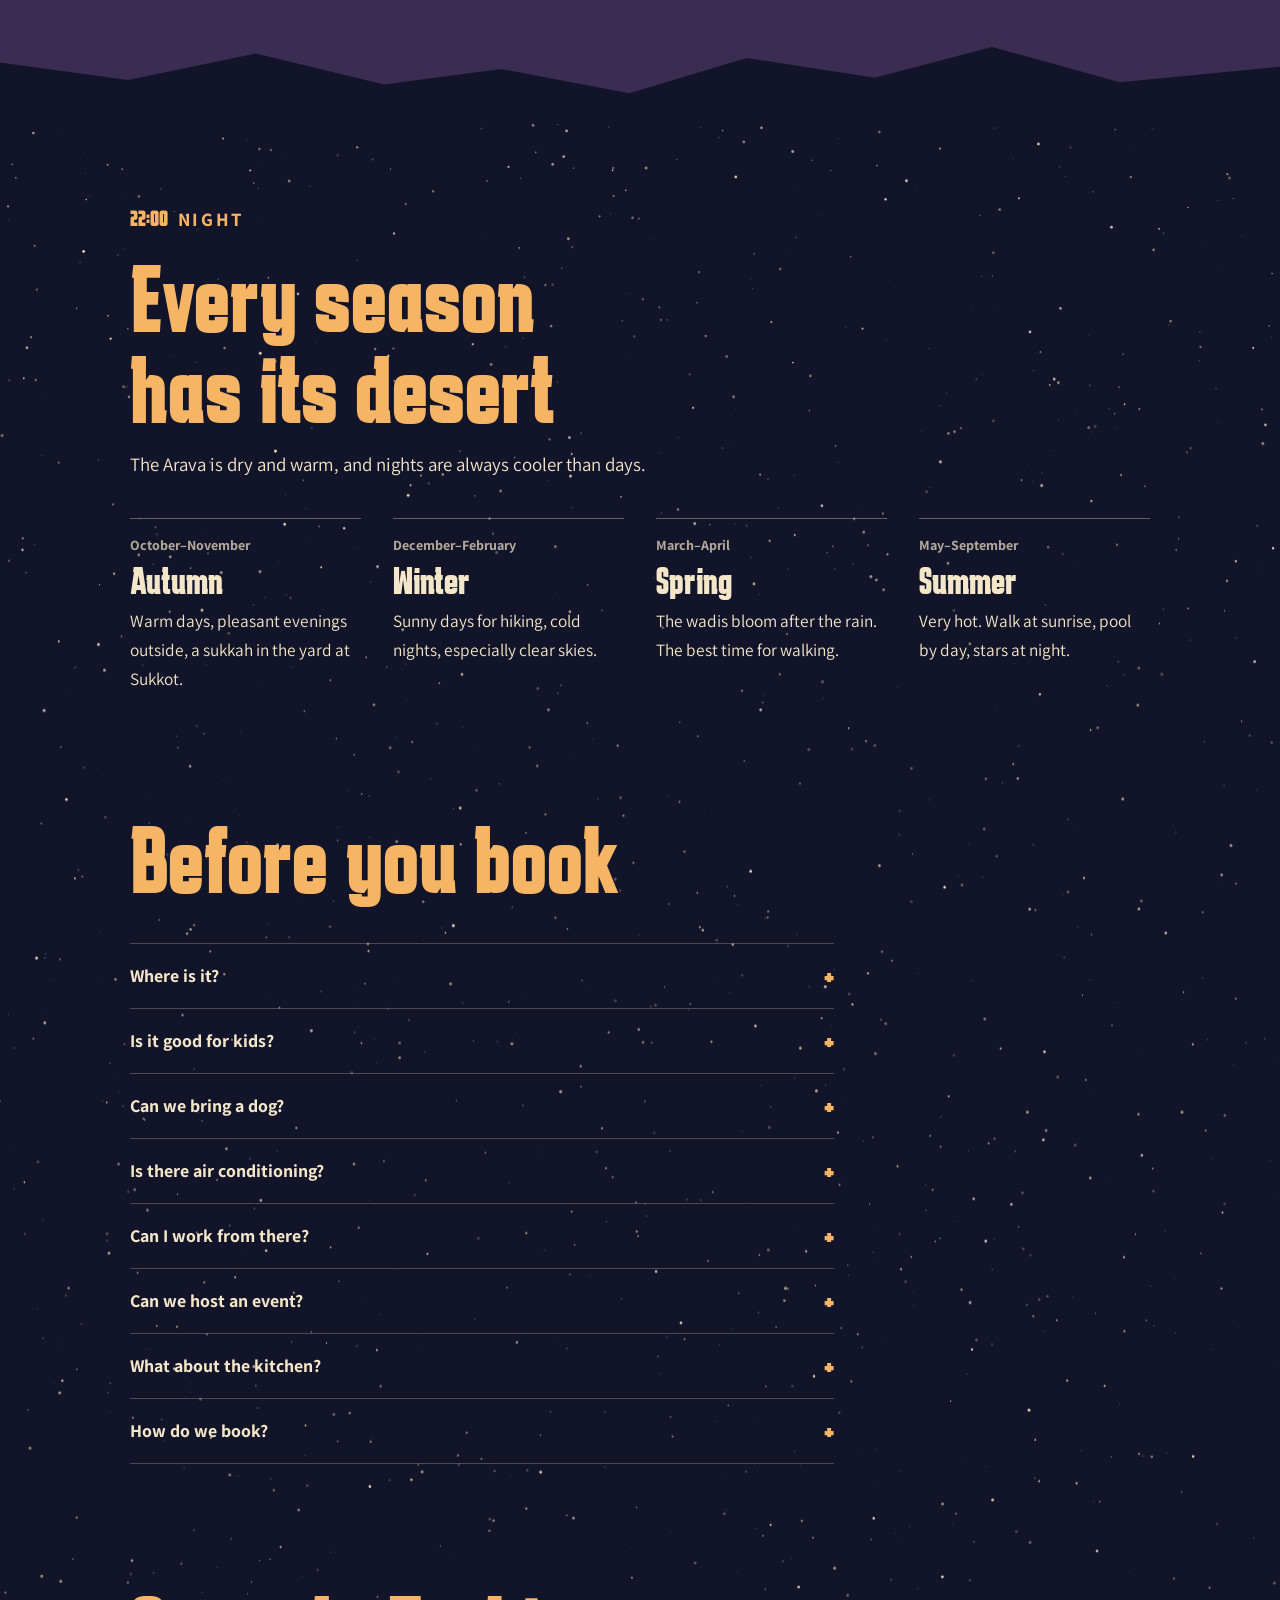
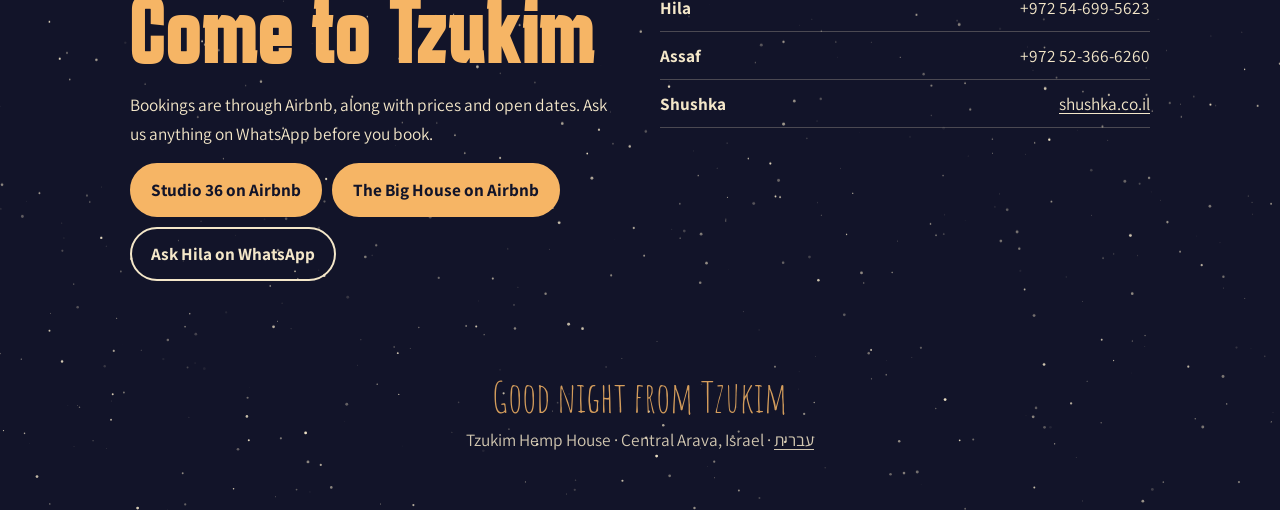
==== commit df890cba: "Studio photos: sunset balcony on the site, entrance and both balconies in the guide Co-Authored-By: " ====
--- a/en/index.html
+++ b/en/index.html
@@ -94,7 +94,7 @@
         </div>
       </article>
       <article class="unit">
-        <div class="arch empty">Photo: the balcony at sunset<br>studio-1.jpg</div>
+        <div class="arch"><img src="../assets/images/studio-1.jpg" alt="Studio 36 sunset balcony: a sofa, pale blue chairs and an orange sky over the mountains" loading="lazy" width="900" height="1600"></div>
         <div class="info">
           <h3>Studio 36</h3>
           <div class="specs"><span>Up to 4 guests</span><span>40 m² + 30 m² balconies</span><span>★ 4.87</span></div>
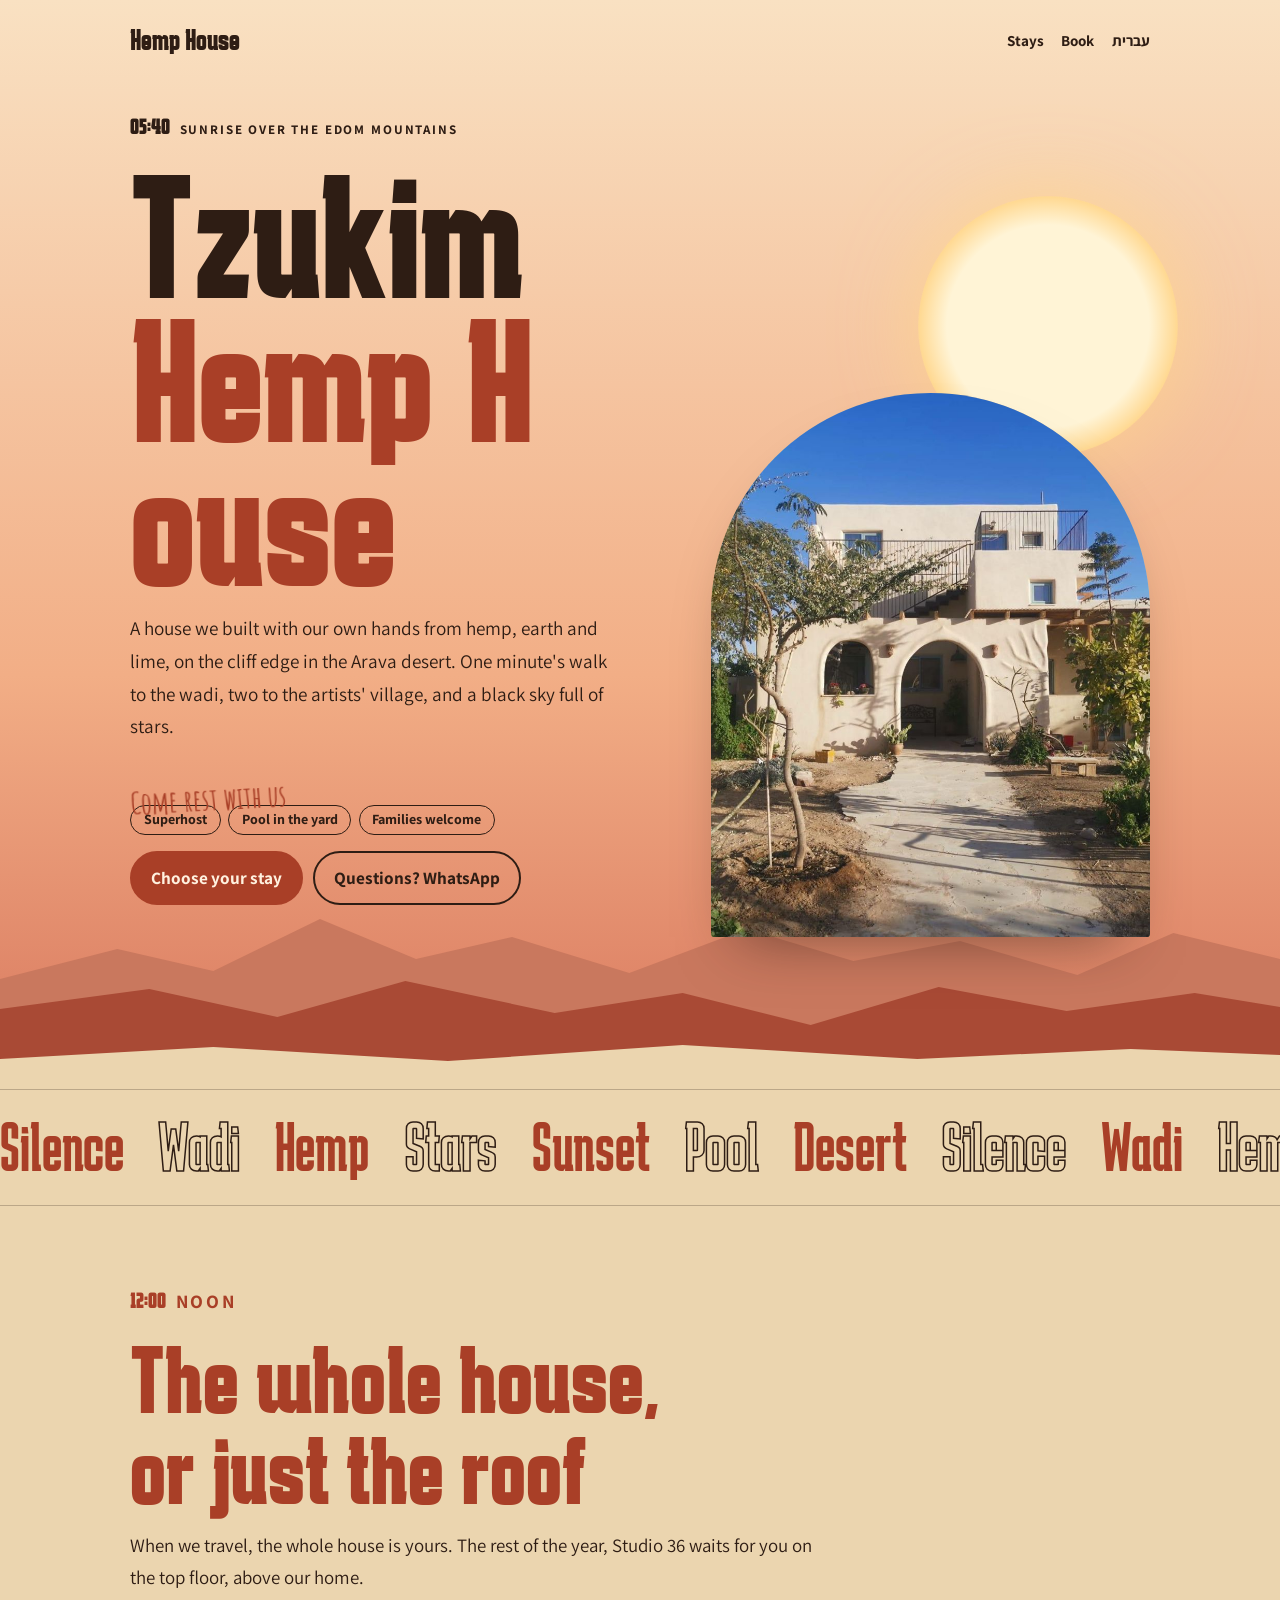
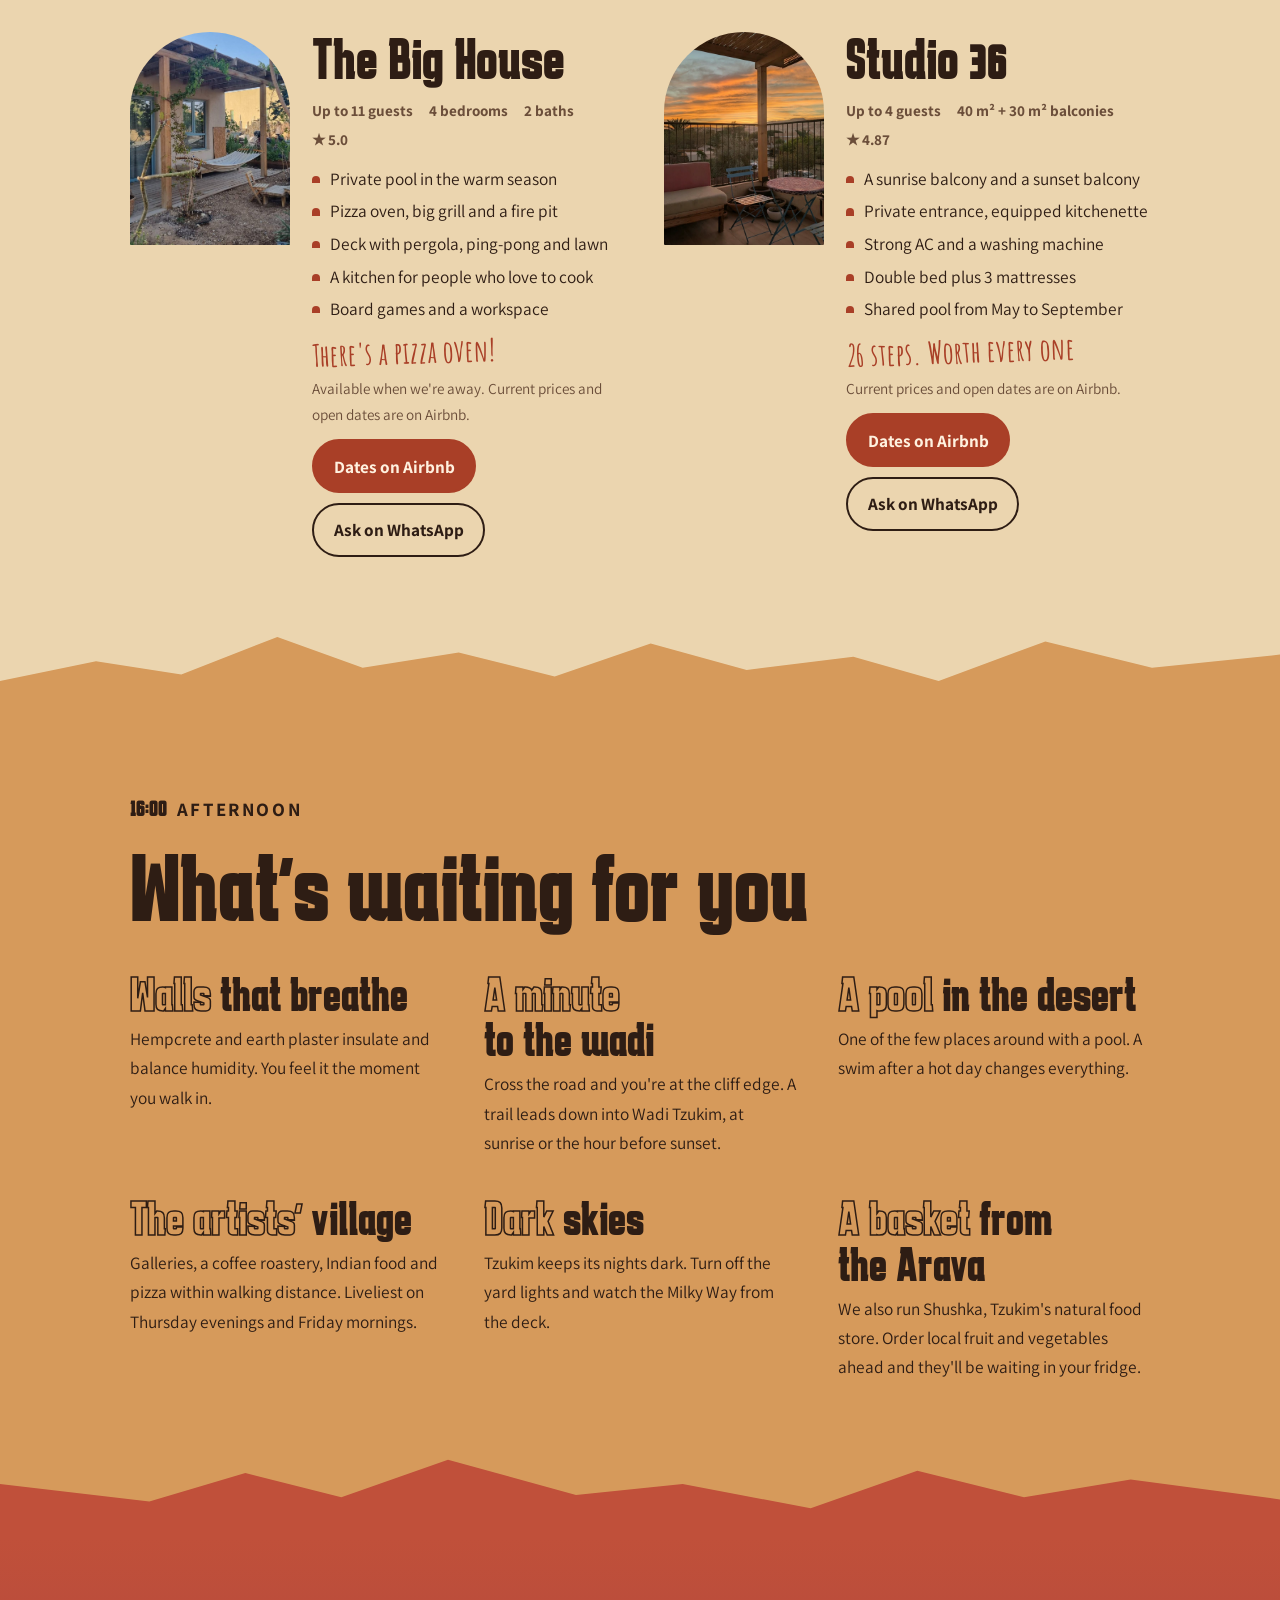
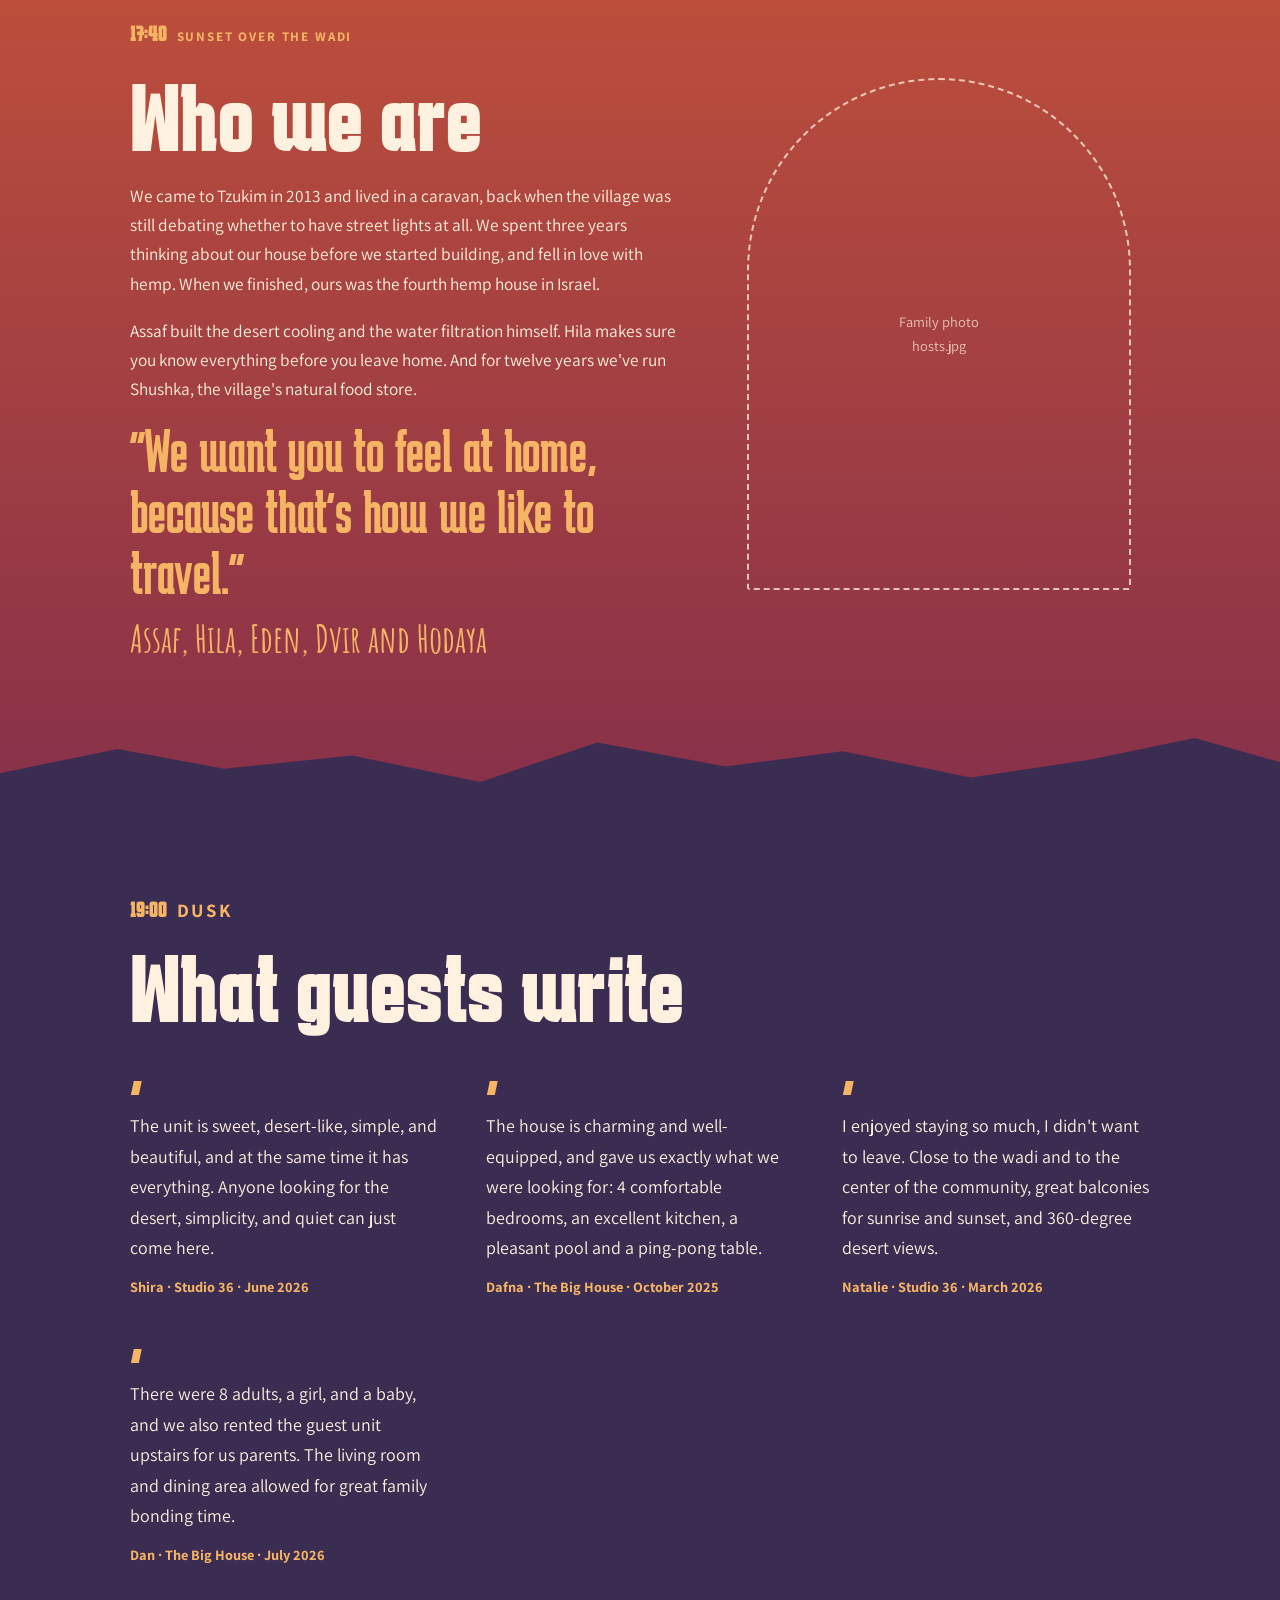
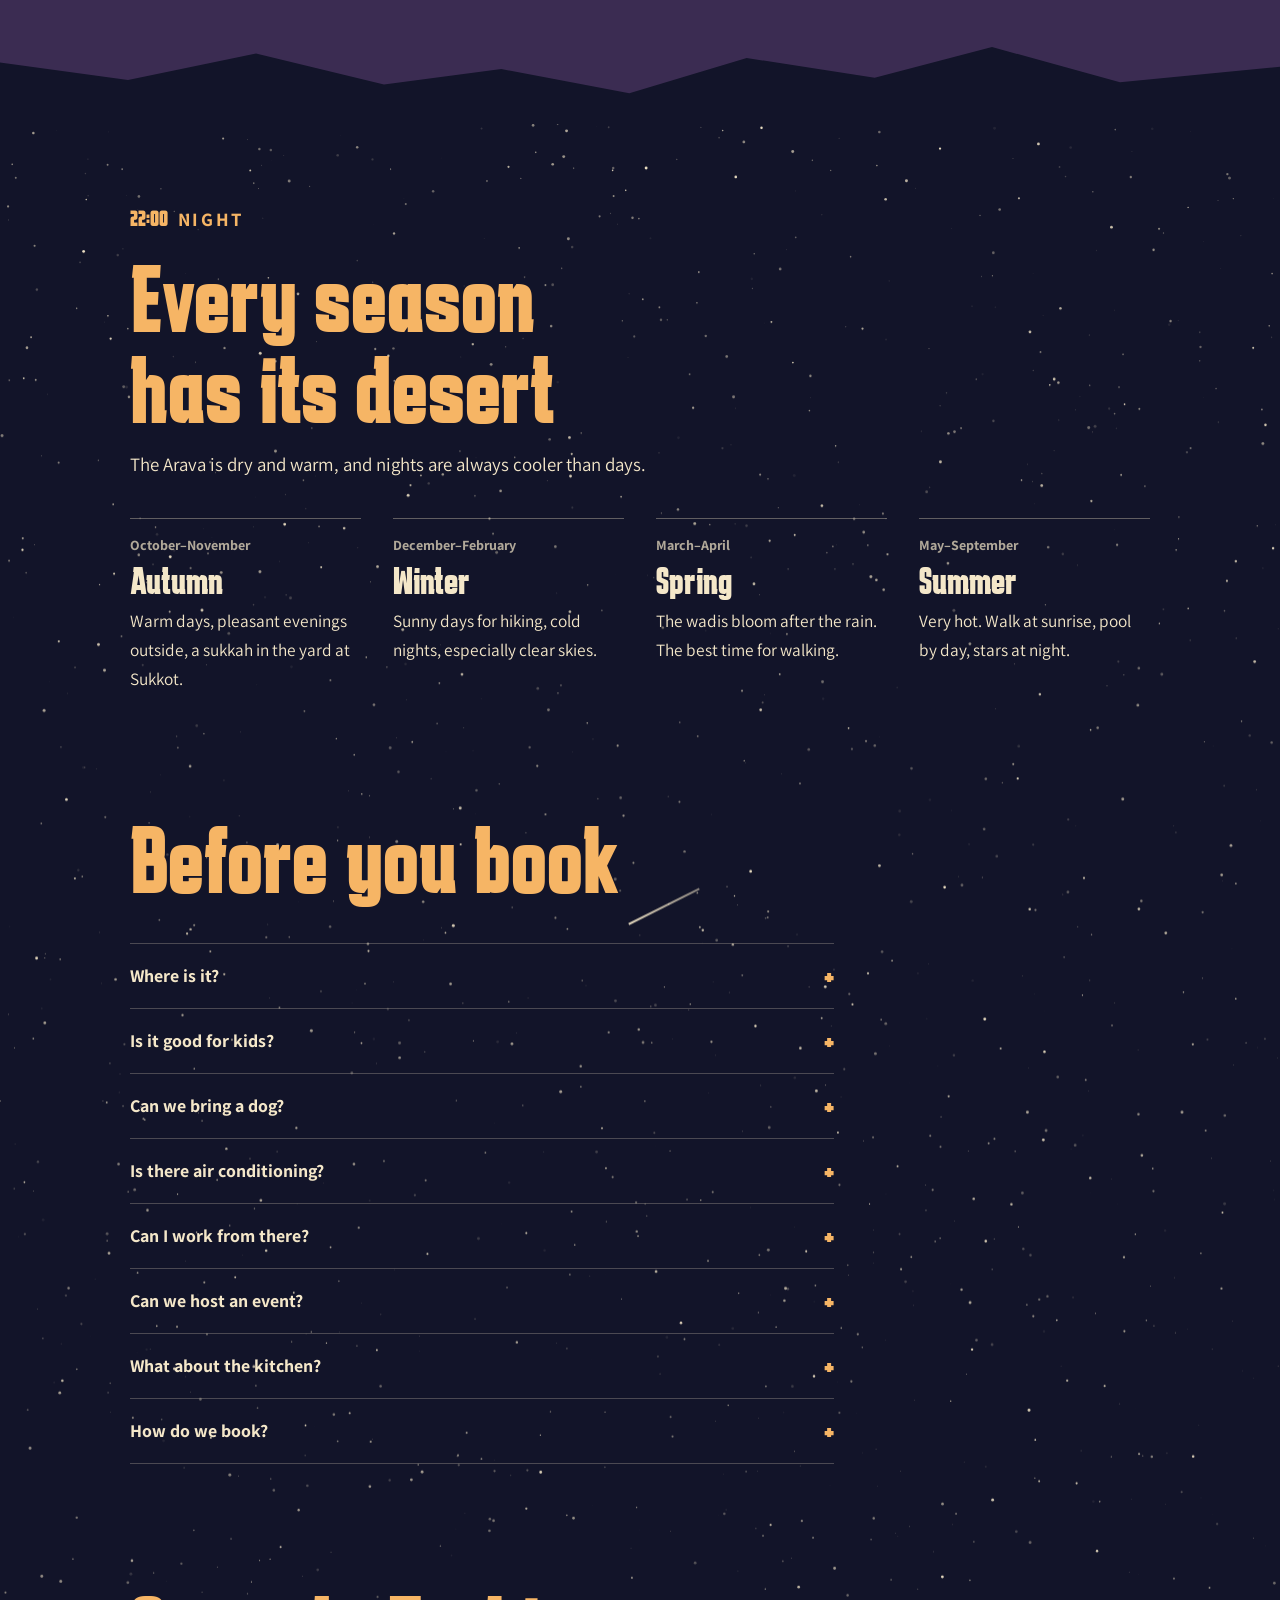
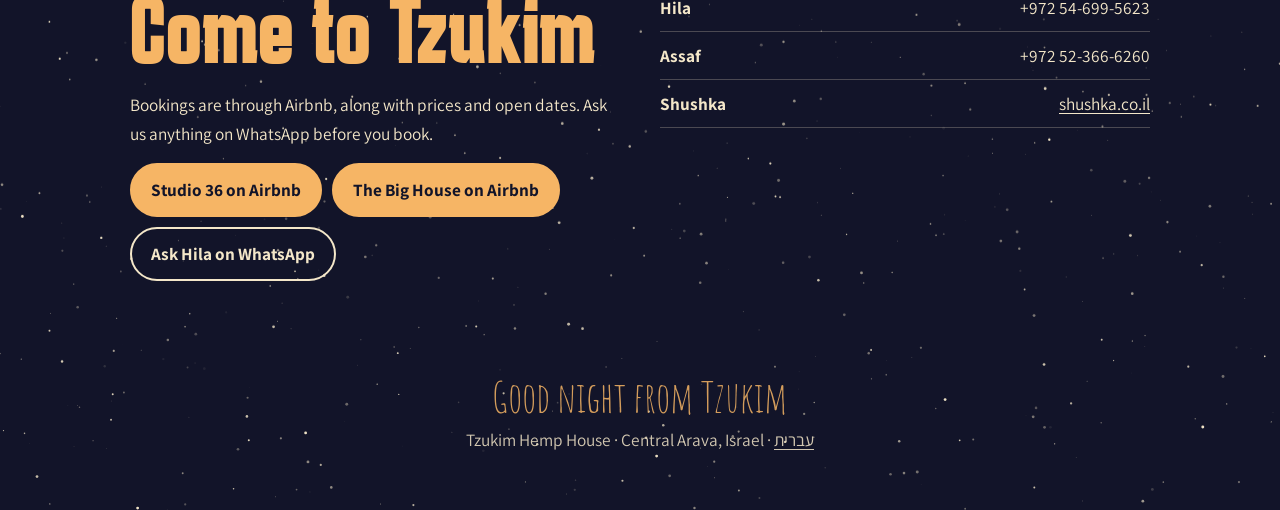
==== commit 63a13dd6: "House photos: deck on the site; door, living room, pool and deck in the guide; studio interior Co-Au" ====
--- a/en/index.html
+++ b/en/index.html
@@ -74,7 +74,7 @@
     </div>
     <div class="units">
       <article class="unit">
-        <div class="arch empty">Photo: the yard and pool<br>house-1.jpg</div>
+        <div class="arch"><img src="../assets/images/house-1.jpg" alt="The deck with the pergola in the yard: a hammock, lounge chairs and young trees" loading="lazy" width="1400" height="1050"></div>
         <div class="info">
           <h3>The Big House</h3>
           <div class="specs"><span>Up to 11 guests</span><span>4 bedrooms</span><span>2 baths</span><span>★ 5.0</span></div>
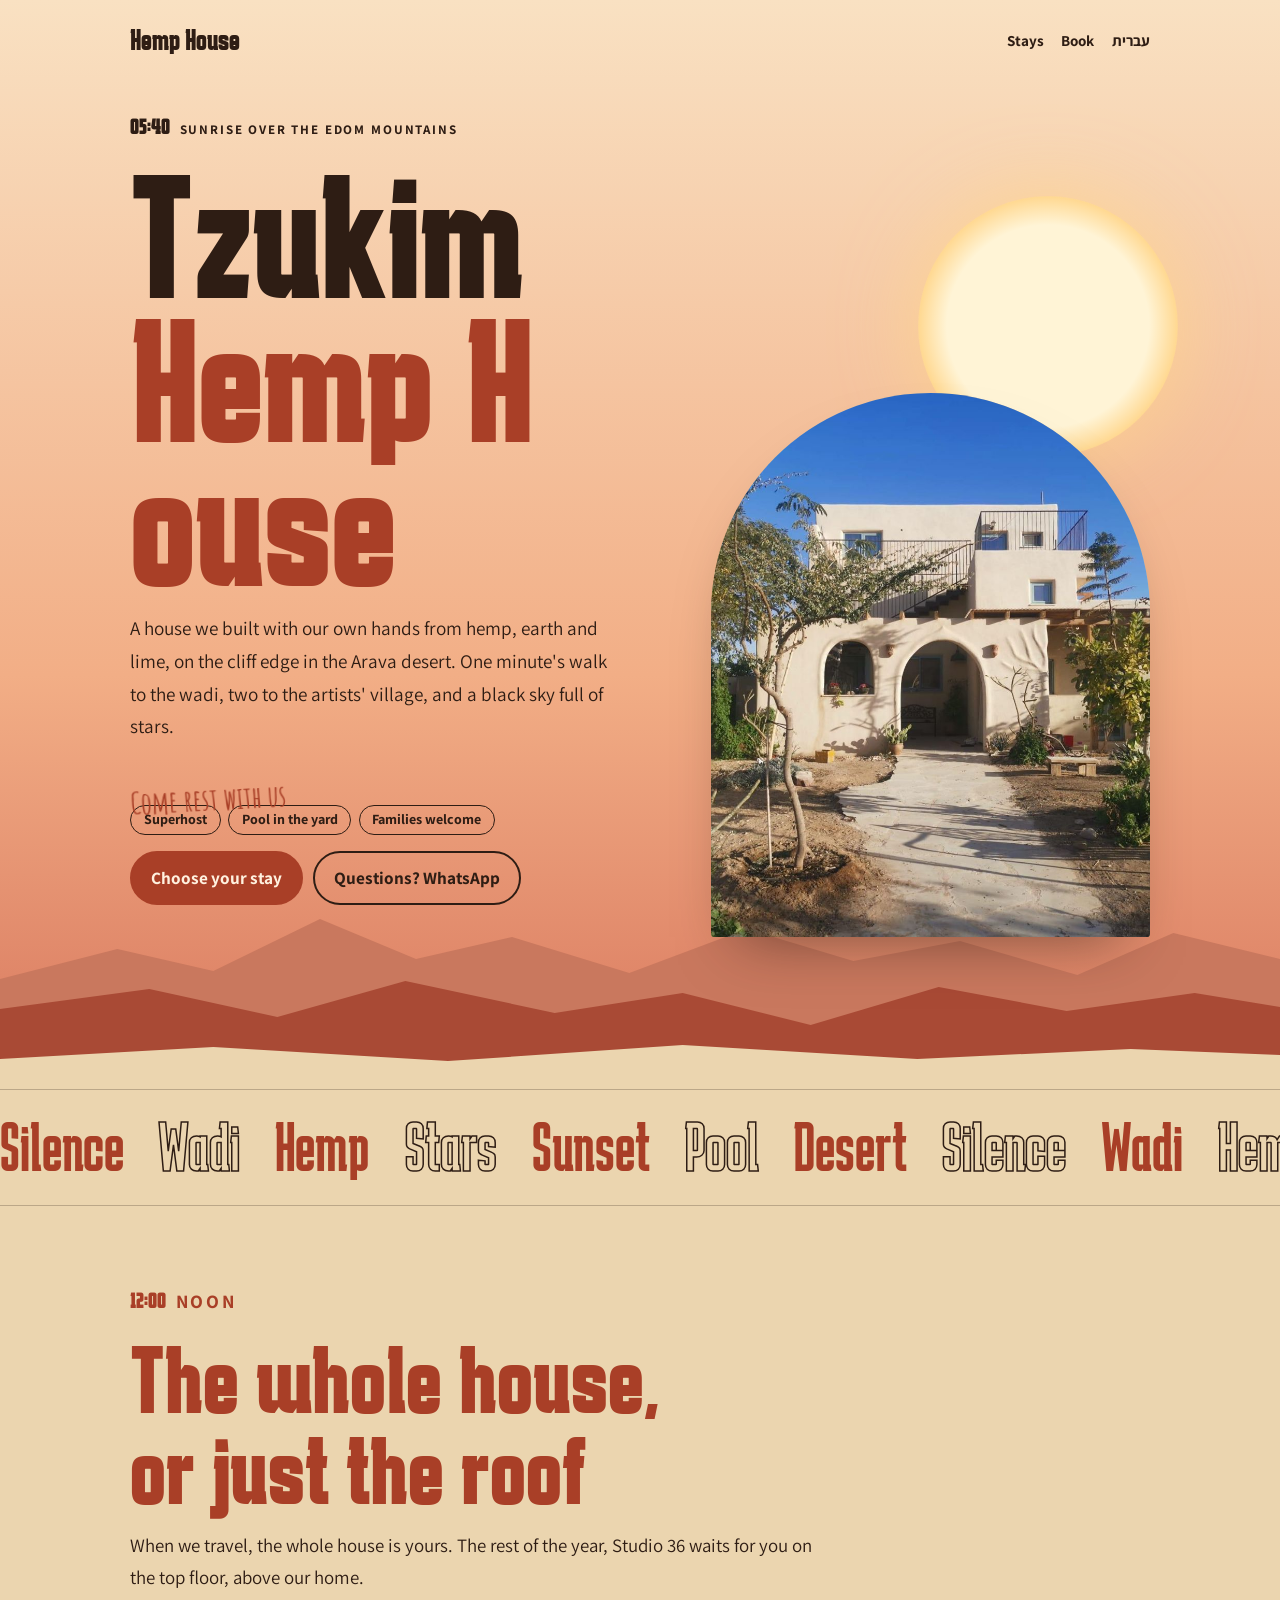
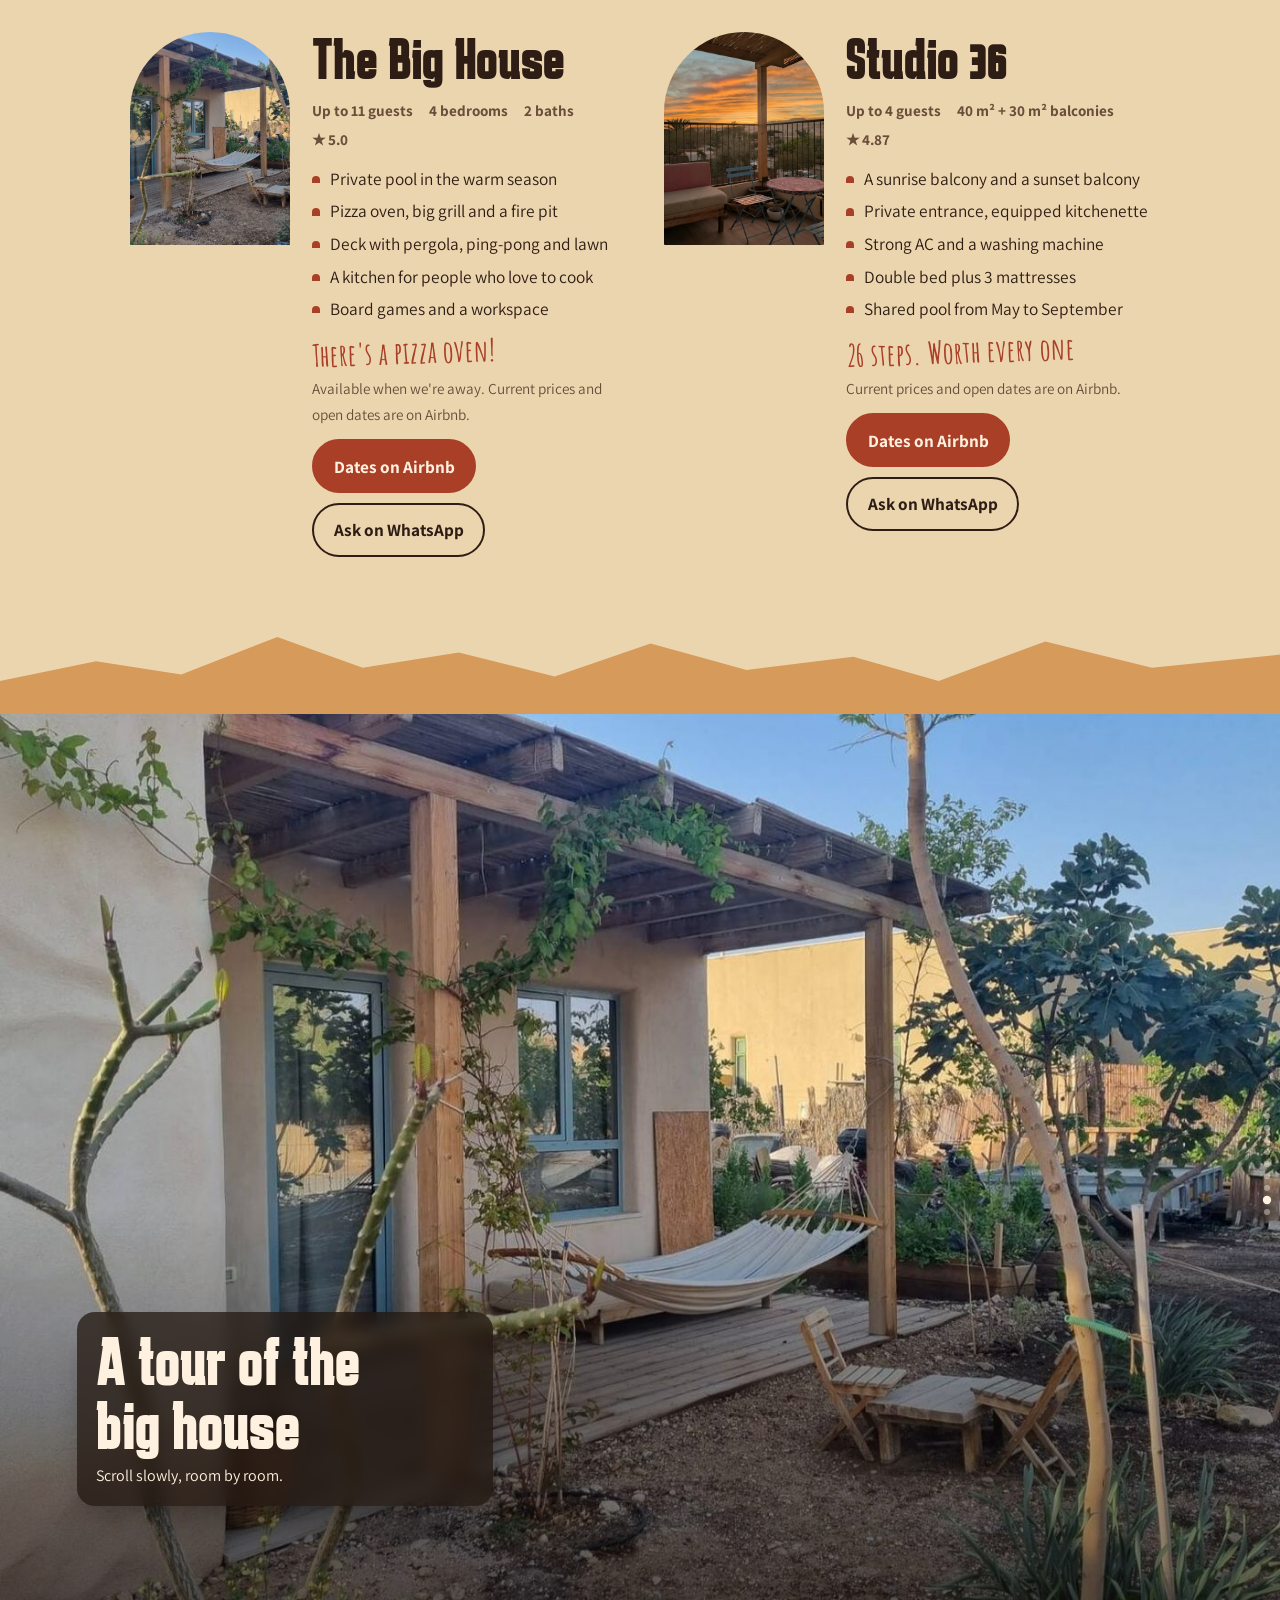
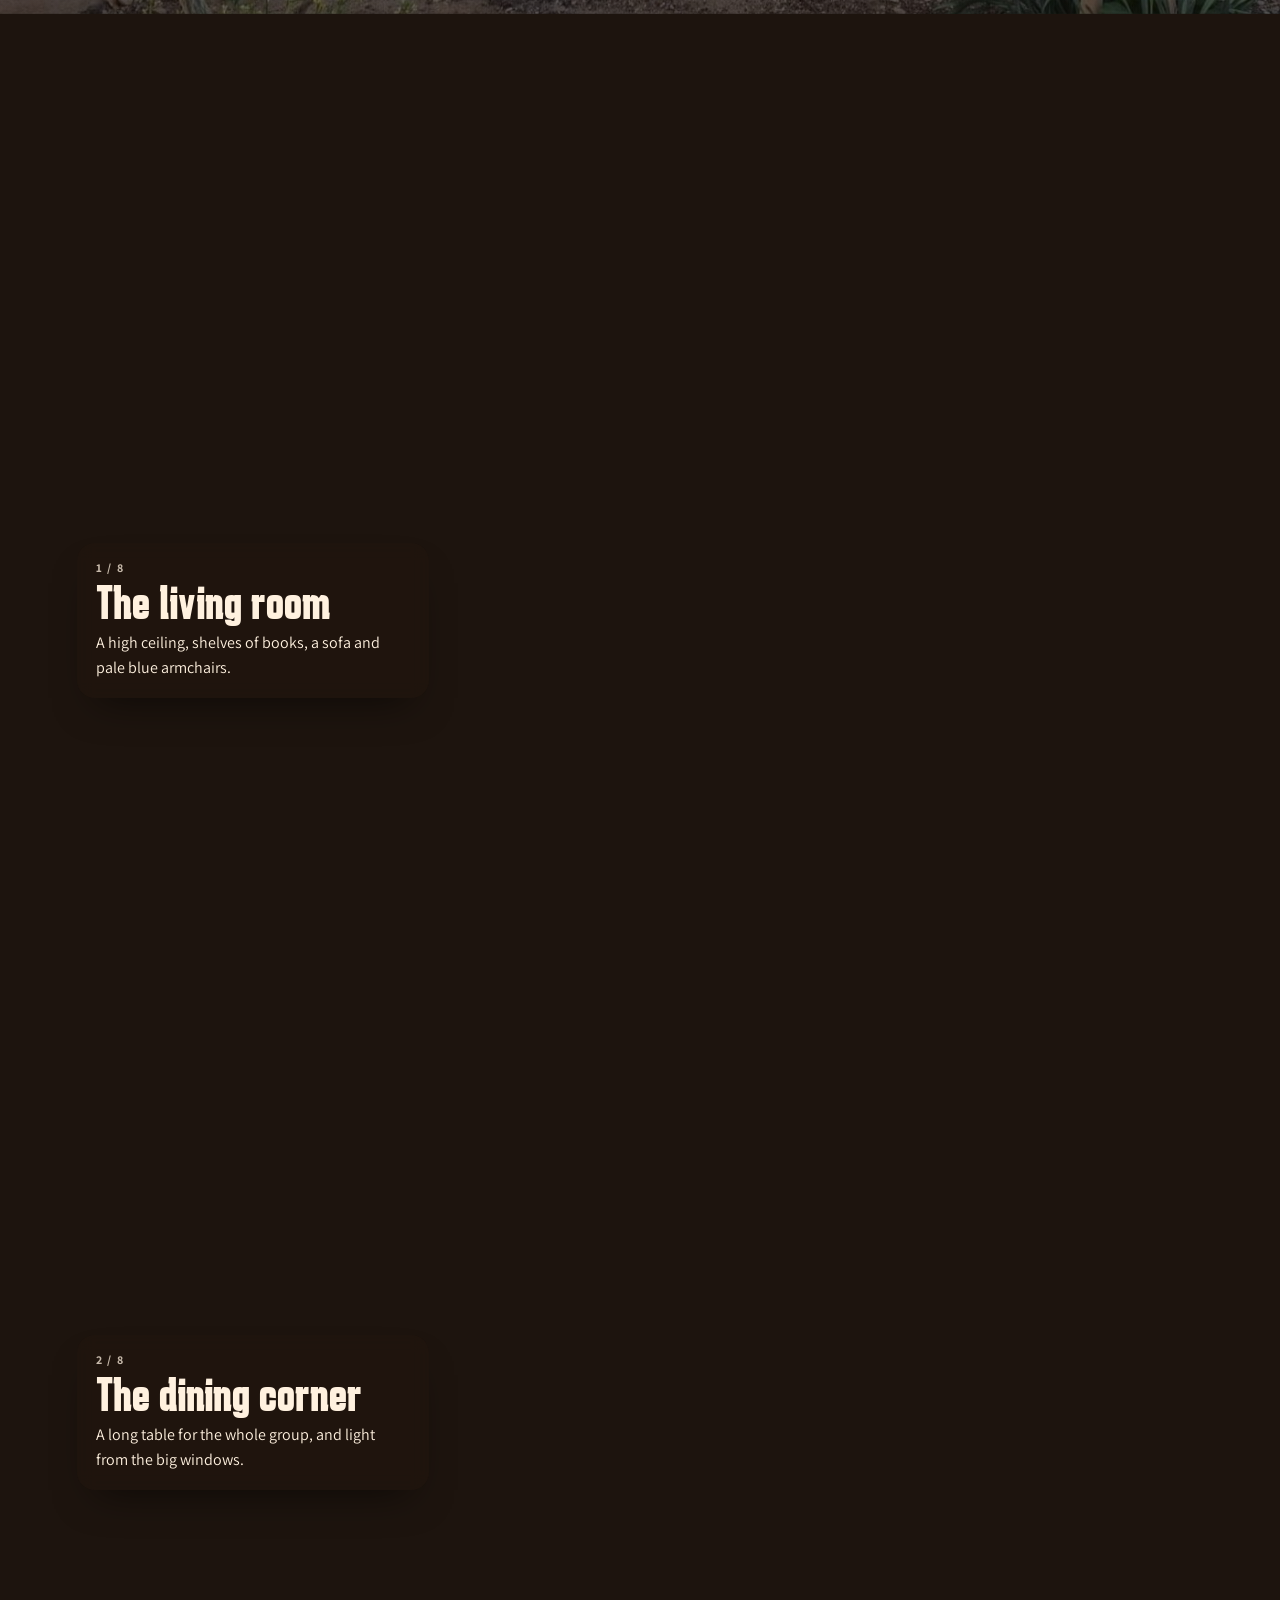
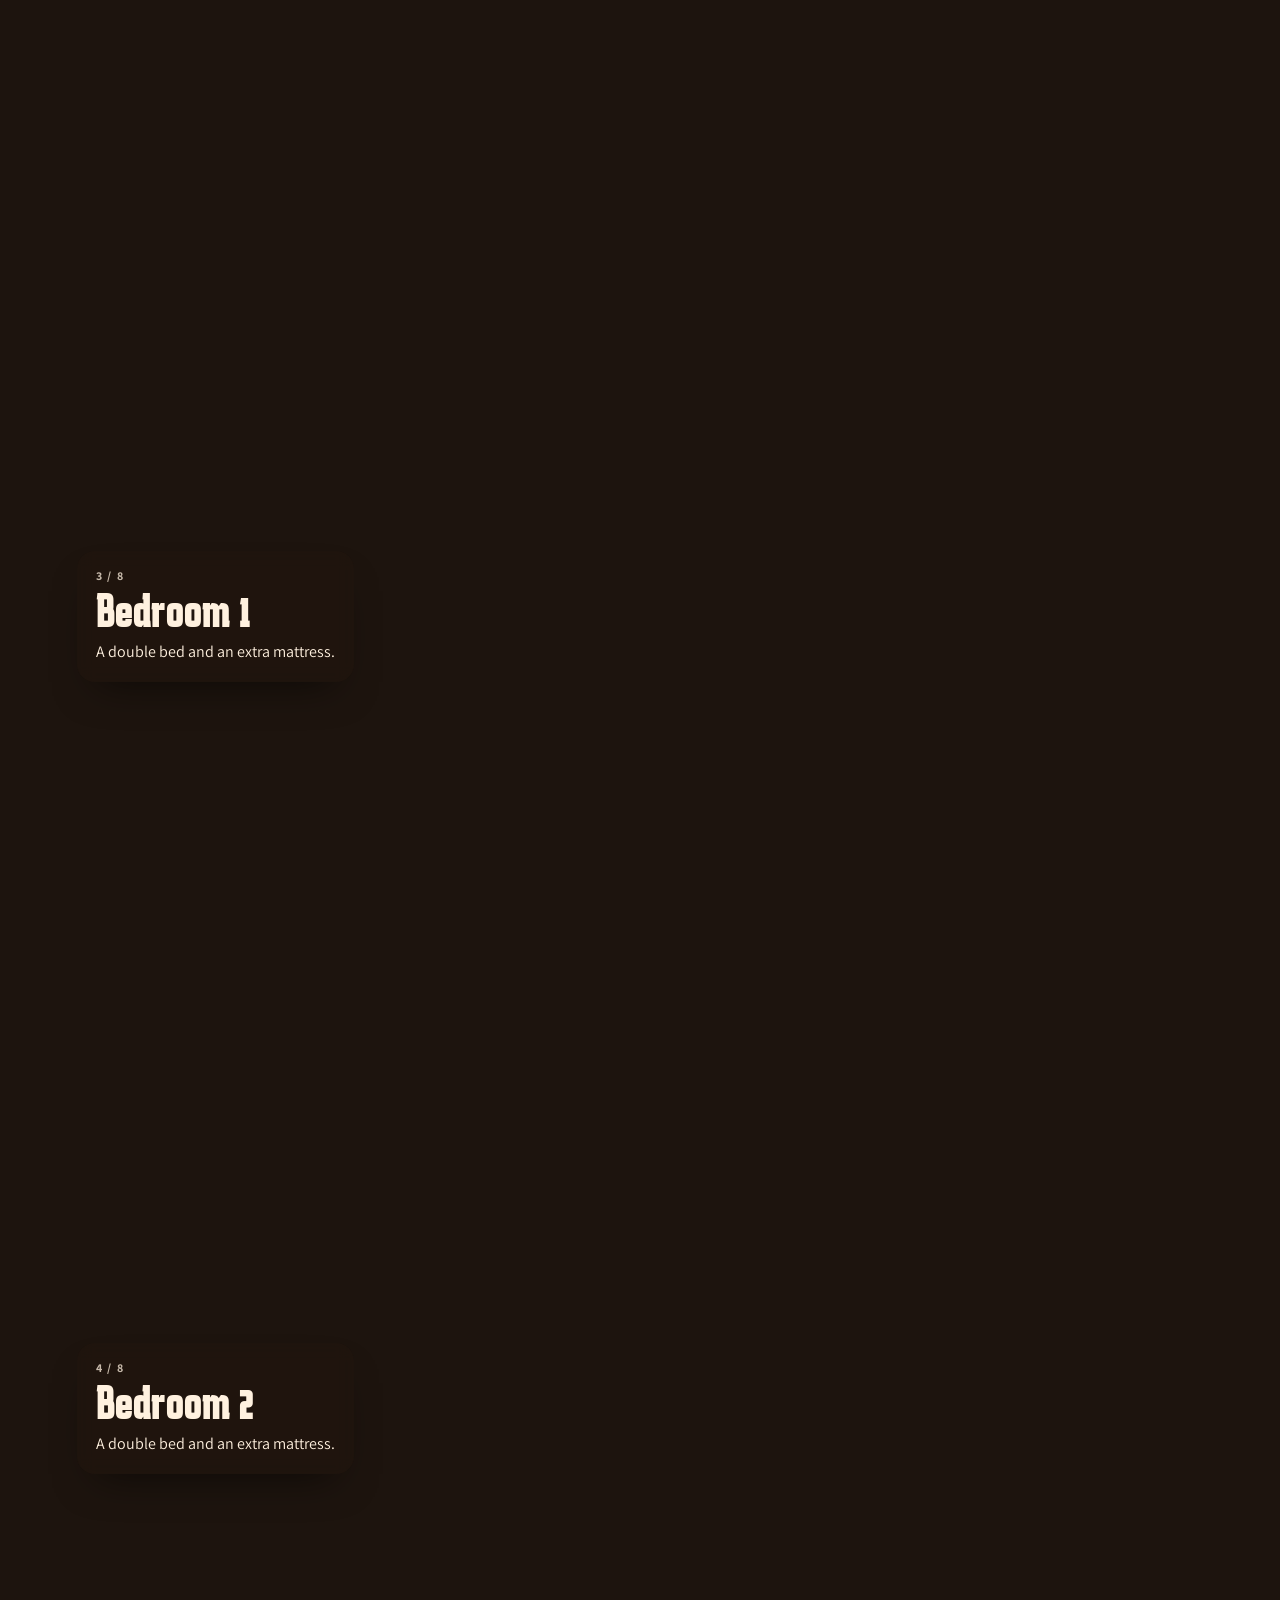
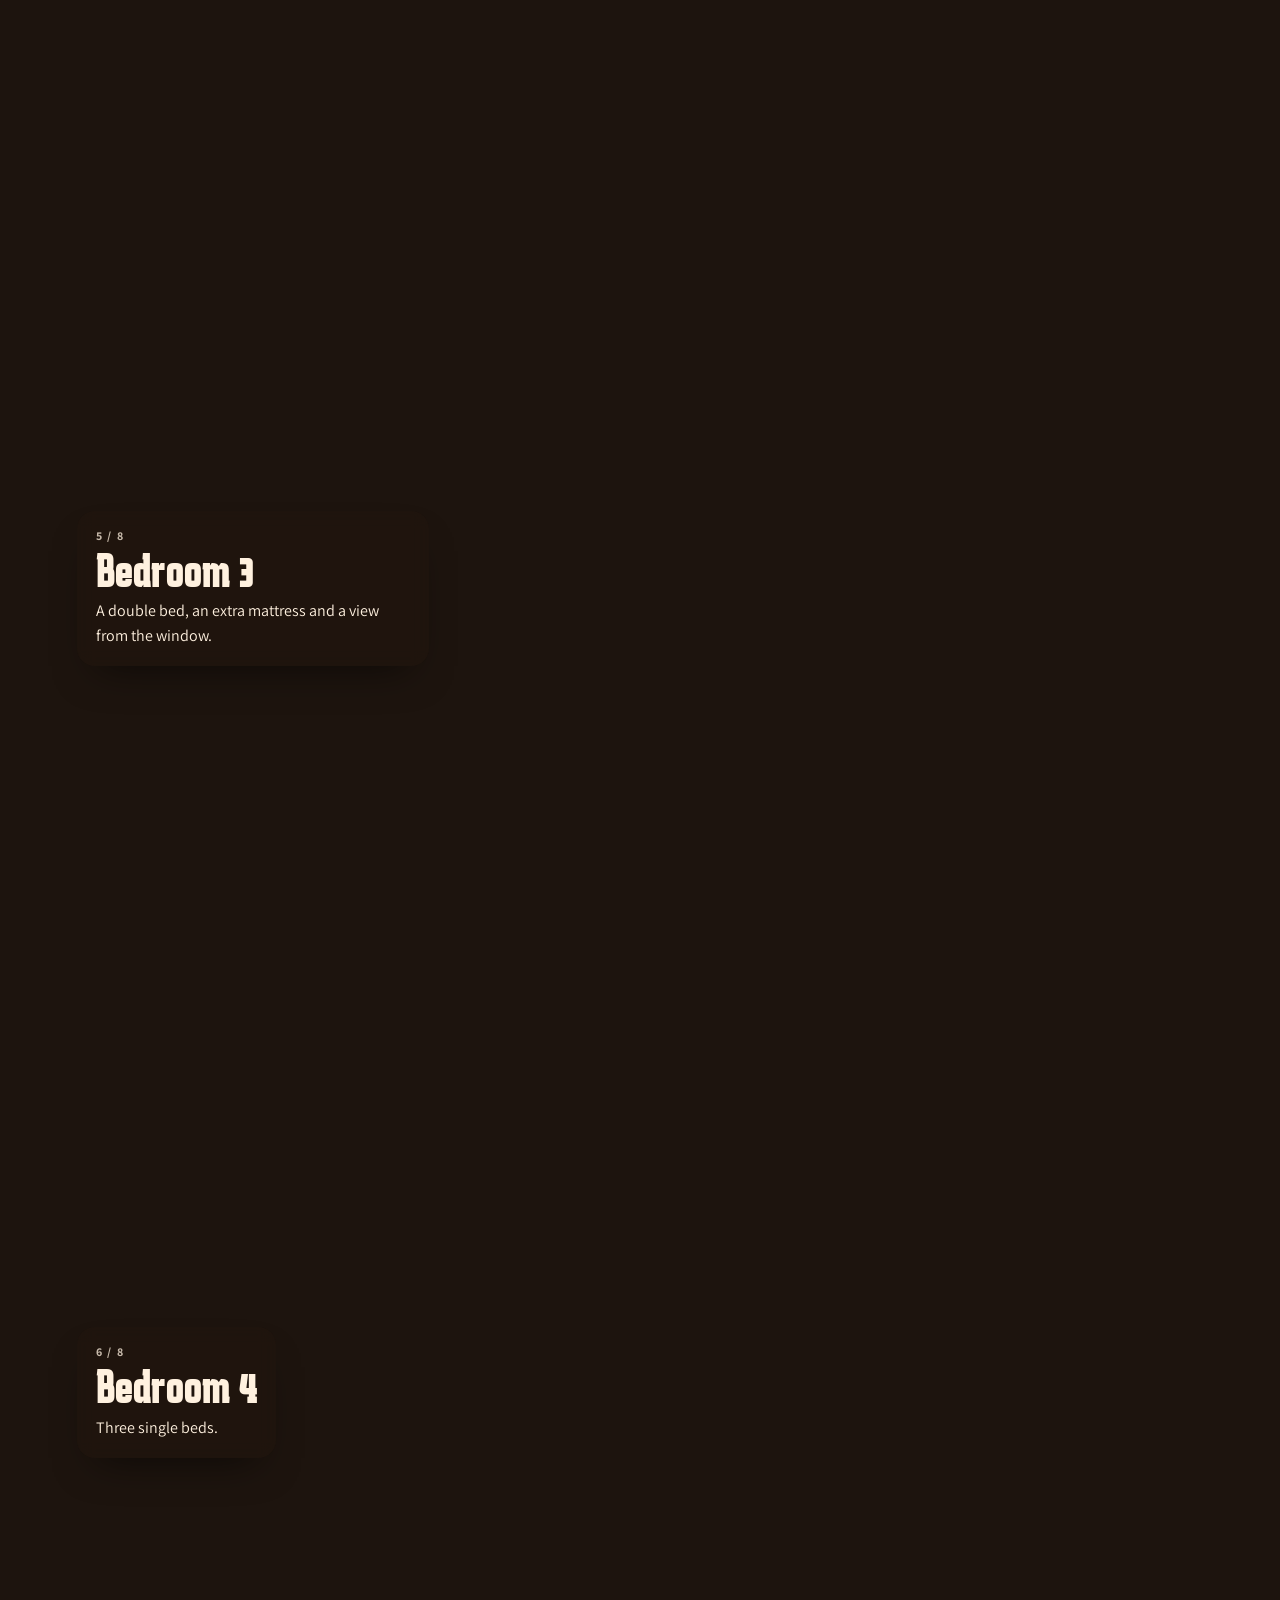
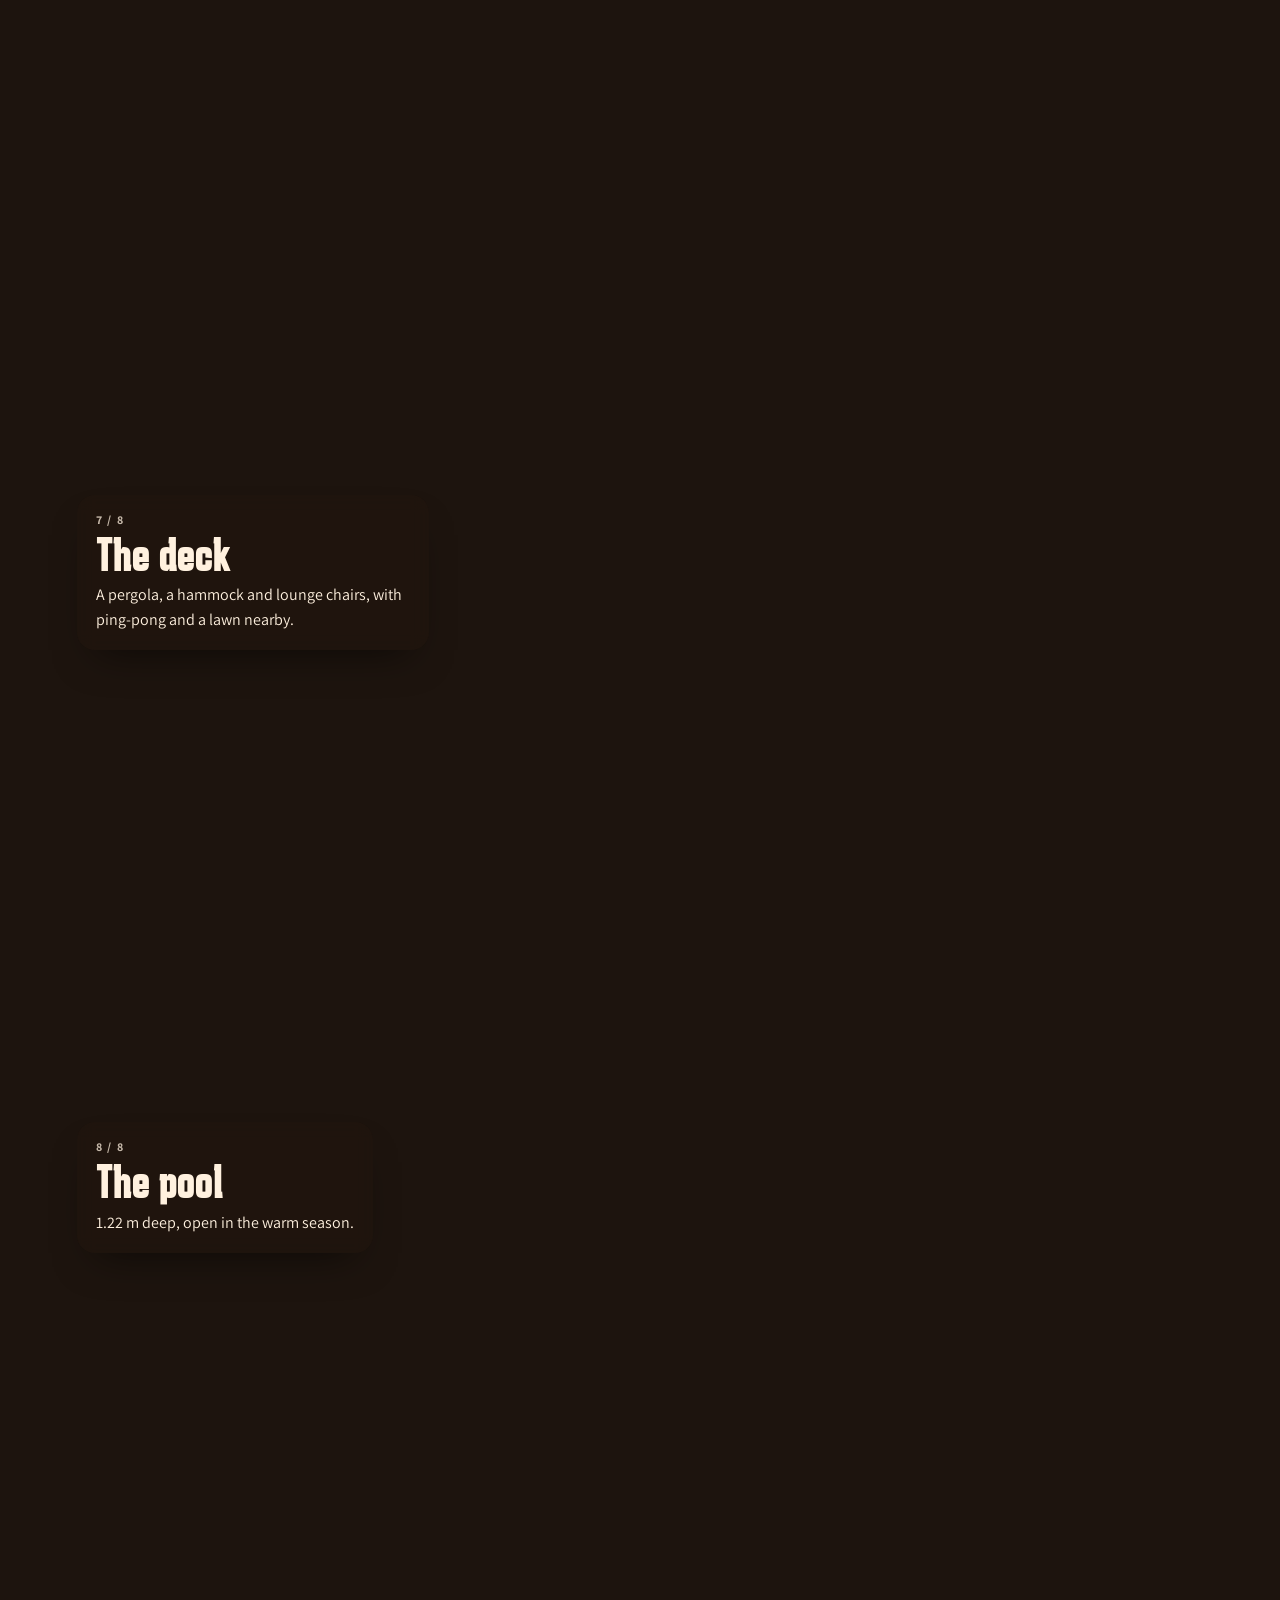
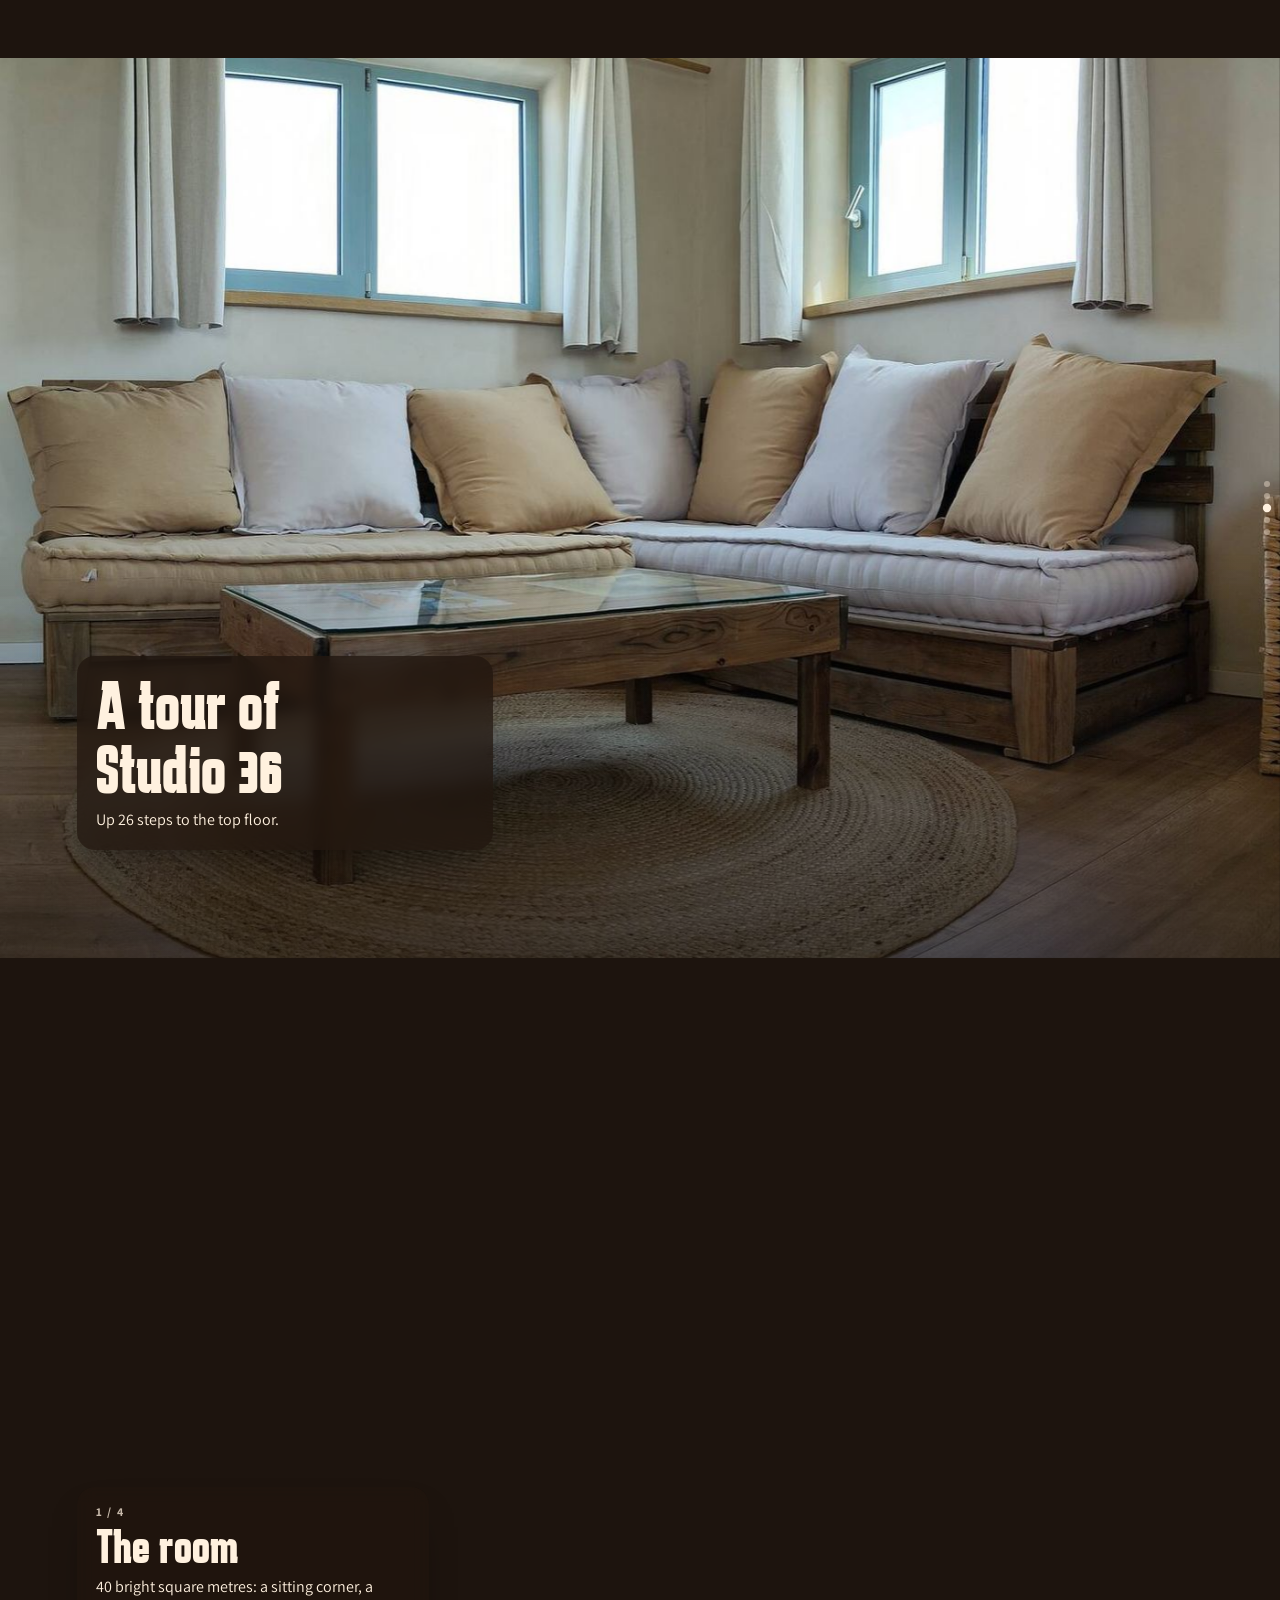
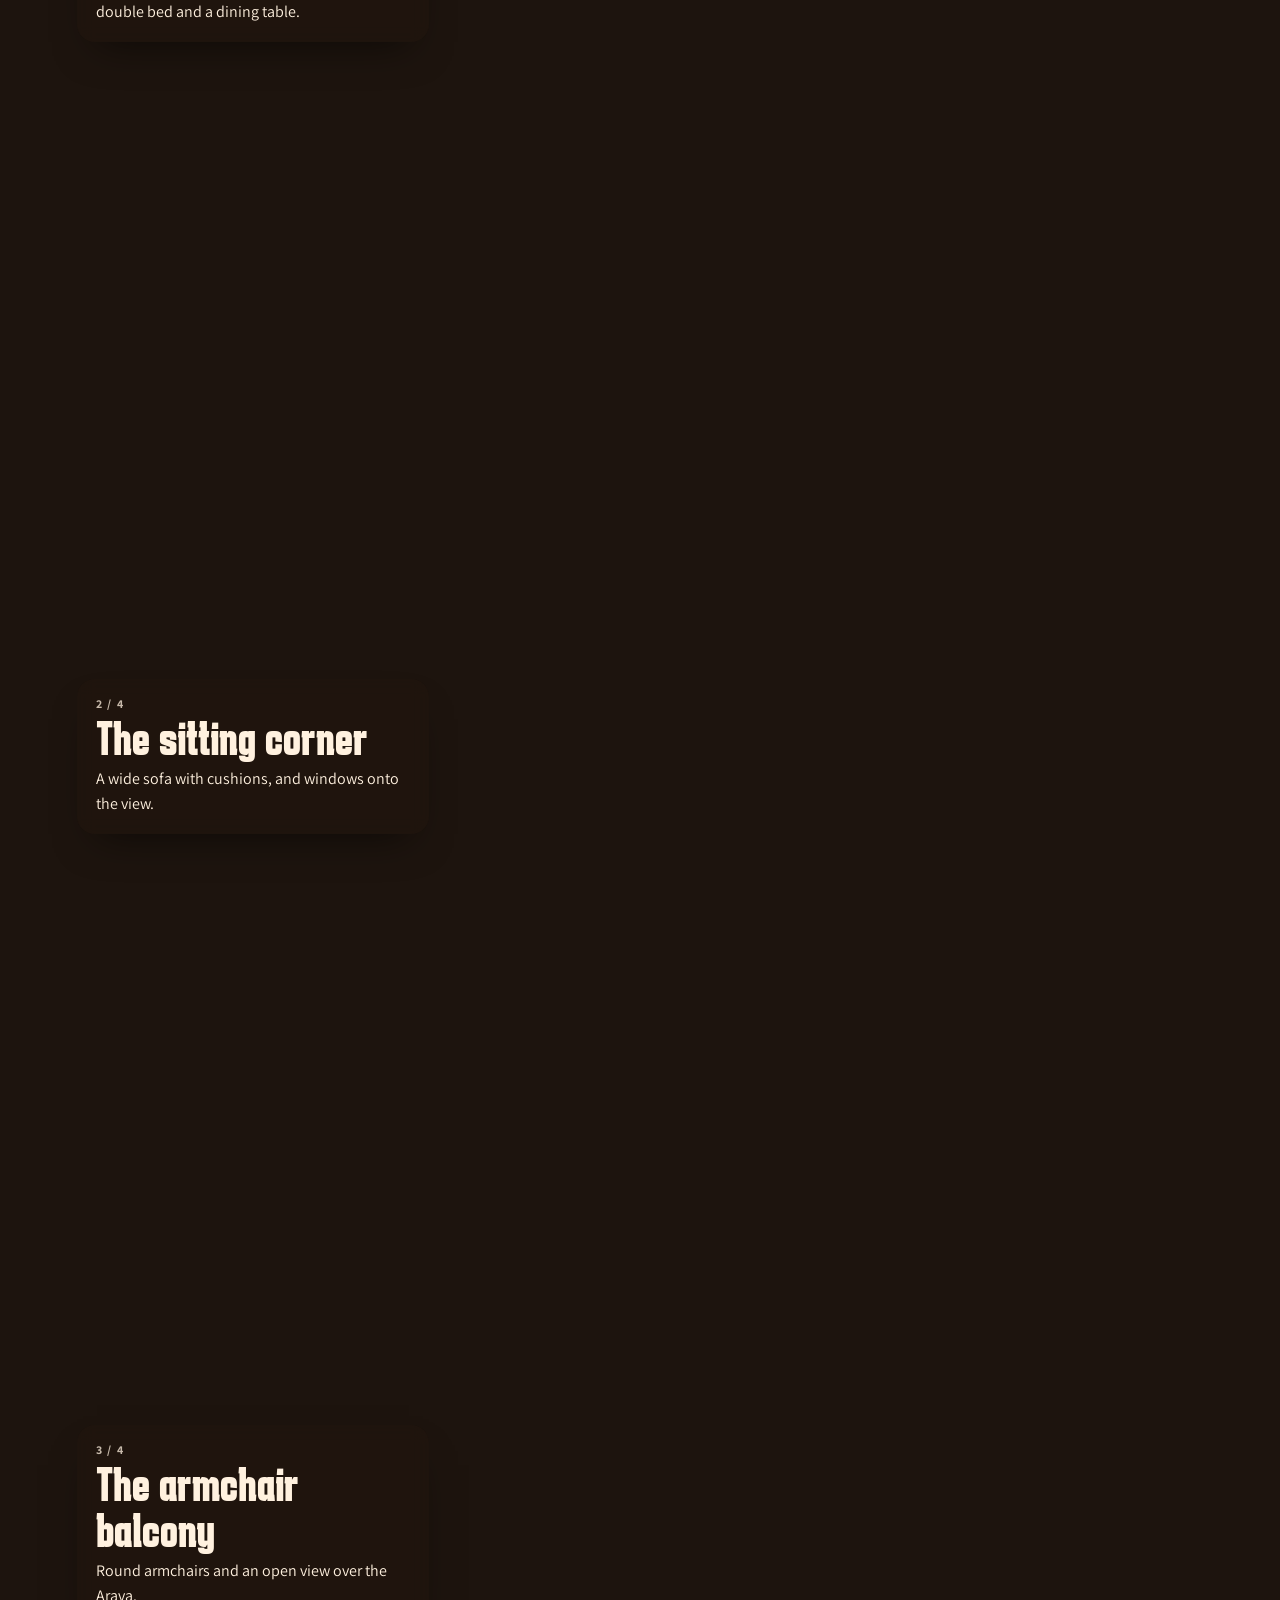
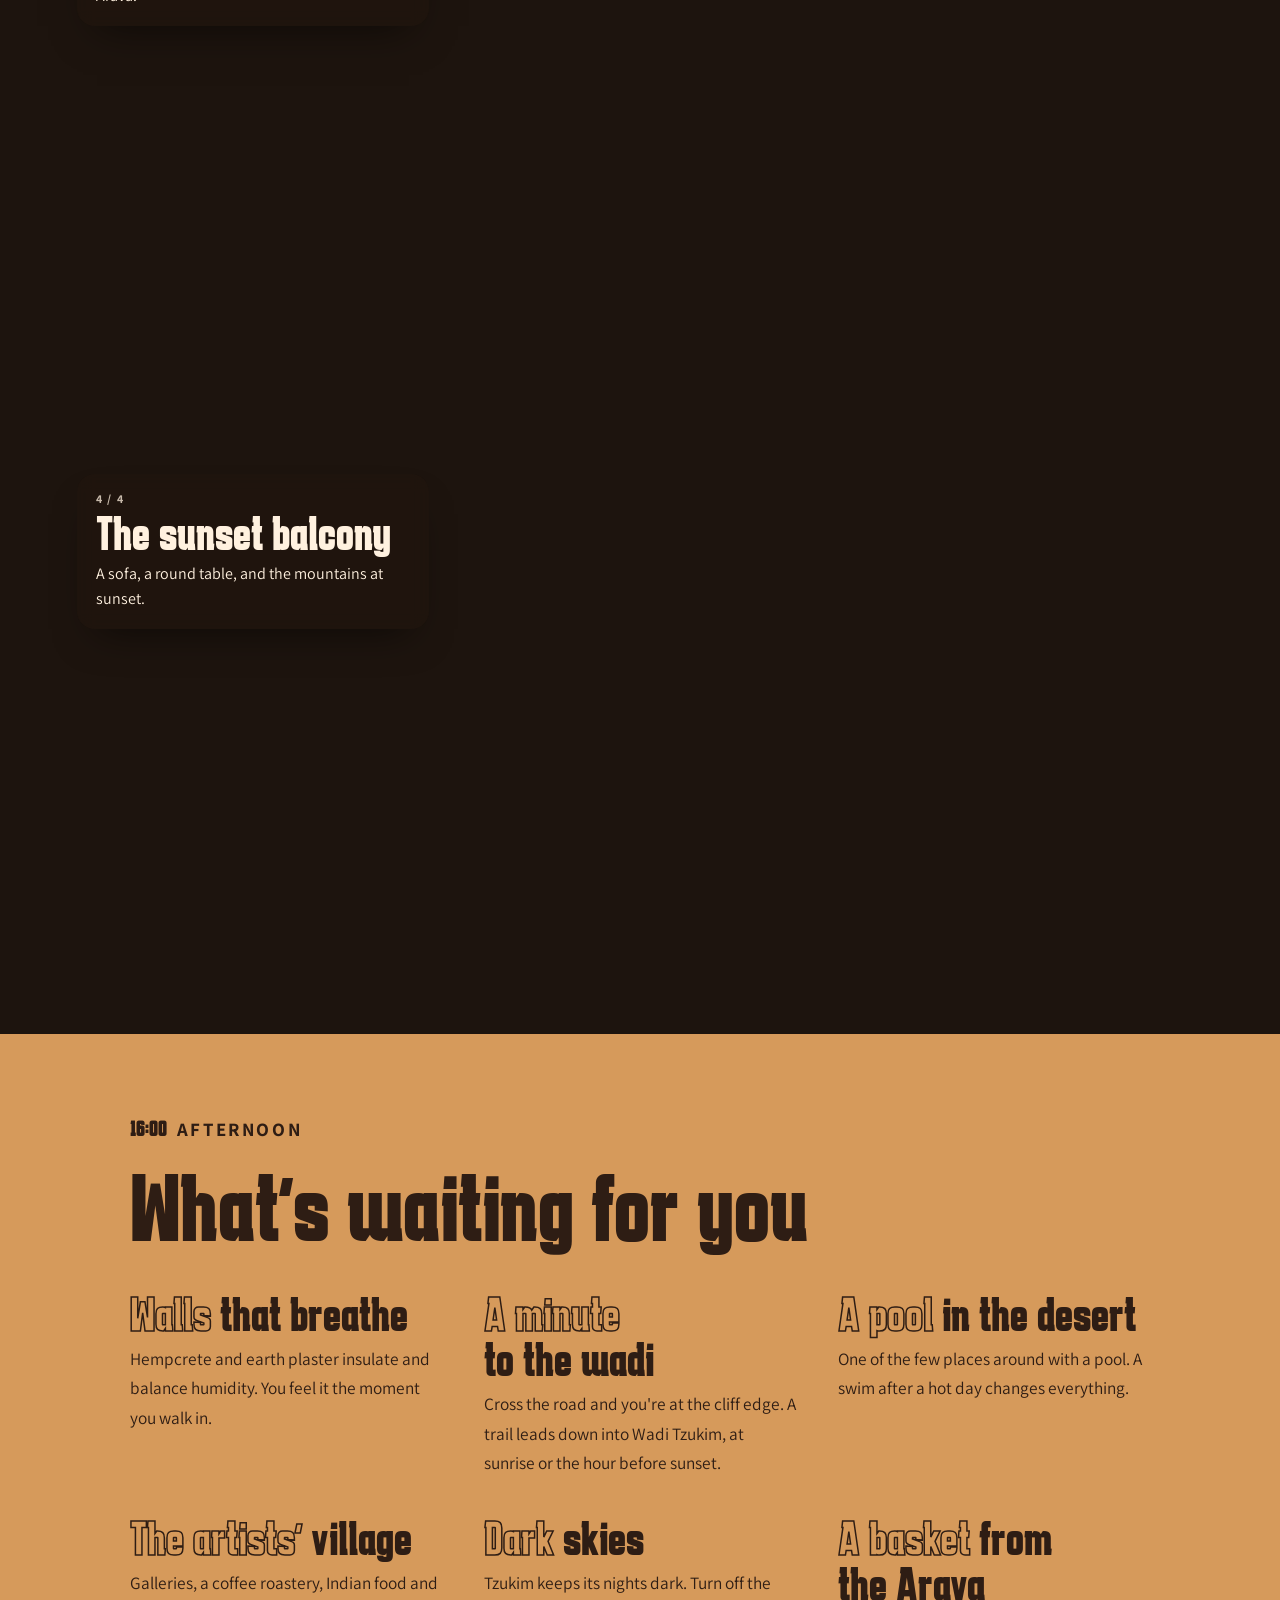
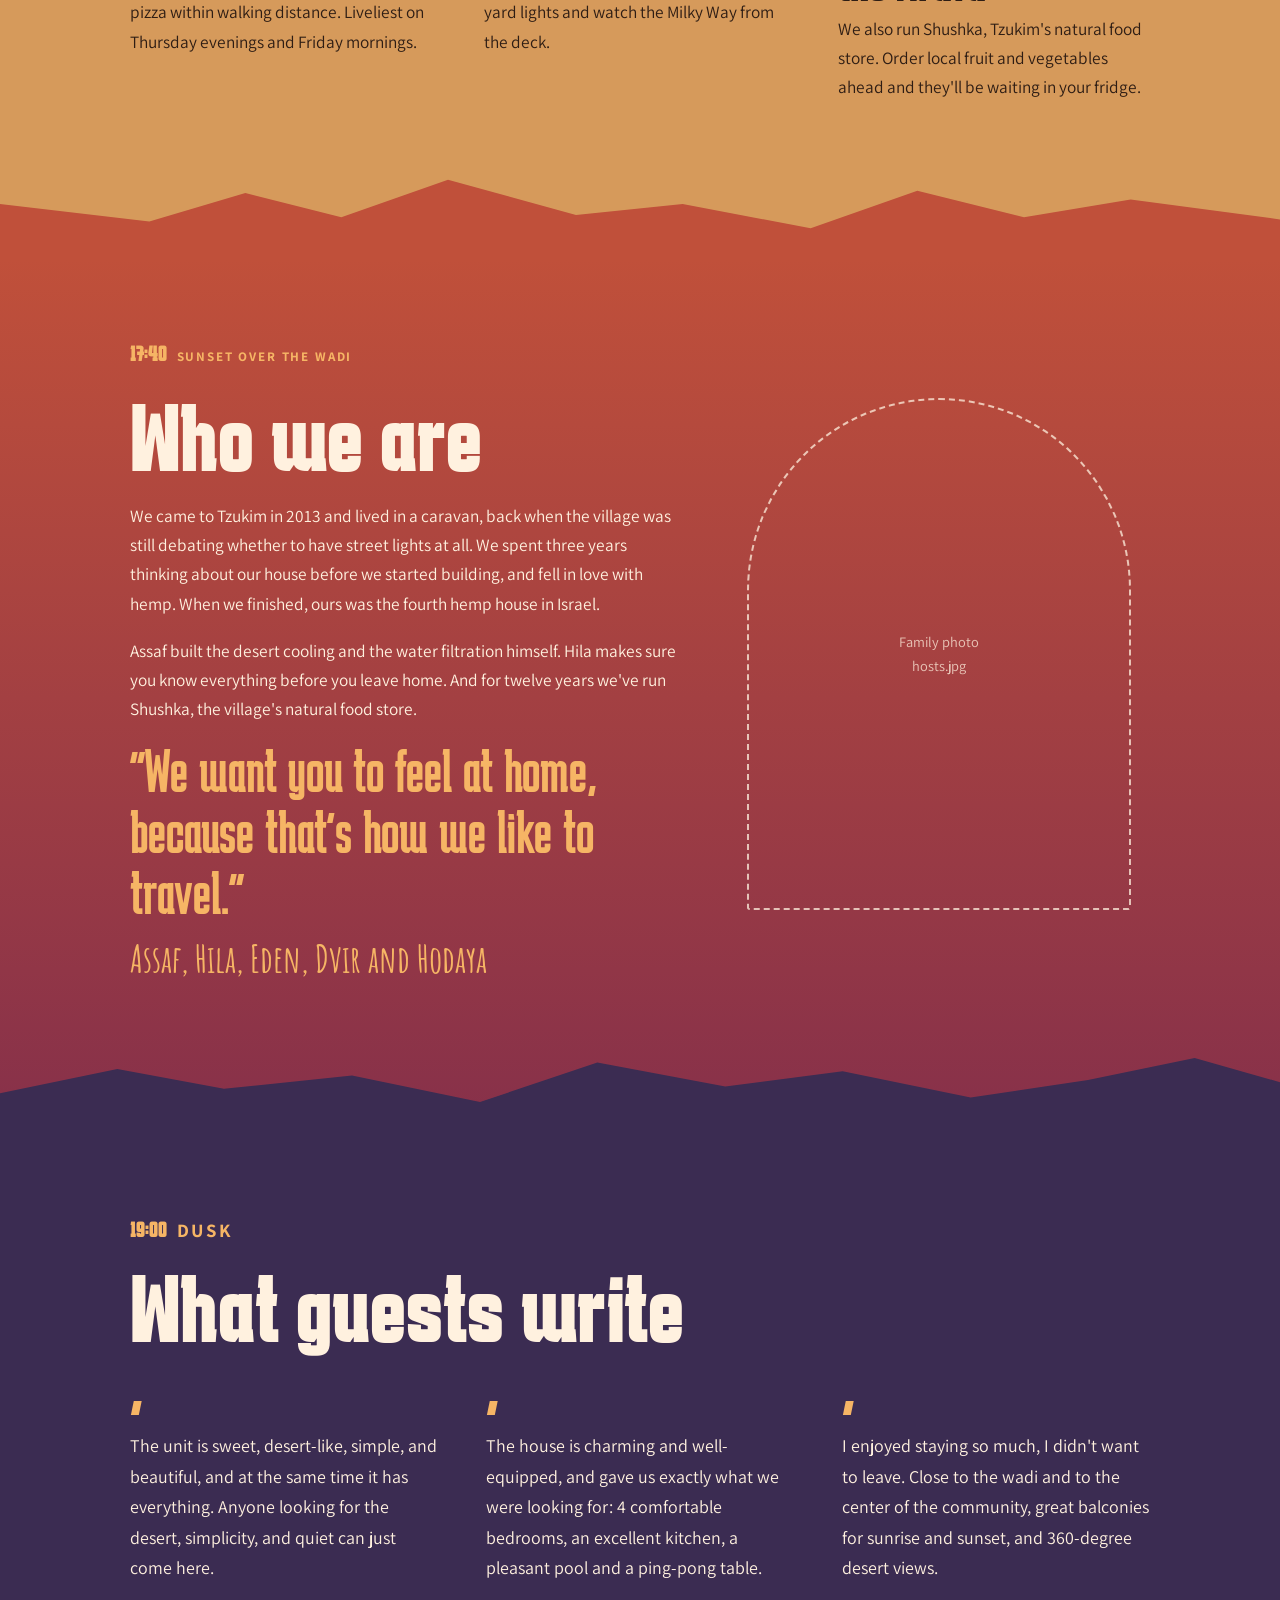
==== commit 4522486e: "Scroll tour of the house and the studio: pinned photos with text cards, on the site and in the guide" ====
--- a/en/index.html
+++ b/en/index.html
@@ -20,6 +20,7 @@
 <link rel="preconnect" href="https://fonts.gstatic.com" crossorigin>
 <link rel="stylesheet" href="https://fonts.googleapis.com/css2?family=Karantina:wght@400;700&family=Assistant:wght@400;600;700&family=Amatic+SC:wght@700&display=swap">
 <link rel="stylesheet" href="../assets/site.css">
+<link rel="stylesheet" href="../assets/tour.css">
 <script type="application/ld+json">
 {"@context":"https://schema.org","@type":"LodgingBusiness","name":"Tzukim Hemp House","url":"https://stay.shushka.co.il/en/","image":"https://stay.shushka.co.il/assets/images/house-front.jpg","telephone":"+972546995623","address":{"@type":"PostalAddress","addressLocality":"Tzukim","addressRegion":"Central Arava","addressCountry":"IL"}}
 </script>
@@ -119,6 +120,48 @@
 </div>
 
 <div class="band afternoon">
+<section class="tour" aria-label="Tour of the big house">
+  <div class="tour-stage">
+    <div class="tour-slide"><img class="blur" src="../assets/images/house-path.jpg" alt="" loading="lazy"><img class="pic" src="../assets/images/house-path.jpg" alt="A tour of the big house" loading="eager"></div>
+    <div class="tour-slide"><img class="blur" src="../assets/images/house-living.jpg" alt="" loading="lazy"><img class="pic" src="../assets/images/house-living.jpg" alt="The living room" loading="lazy"></div>
+    <div class="tour-slide"><img class="blur" src="../assets/images/house-dining.jpg" alt="" loading="lazy"><img class="pic" src="../assets/images/house-dining.jpg" alt="The dining corner" loading="lazy"></div>
+    <div class="tour-slide"><img class="blur" src="../assets/images/house-bed1.jpg" alt="" loading="lazy"><img class="pic" src="../assets/images/house-bed1.jpg" alt="Bedroom 1" loading="lazy"></div>
+    <div class="tour-slide"><img class="blur" src="../assets/images/house-bed2.jpg" alt="" loading="lazy"><img class="pic" src="../assets/images/house-bed2.jpg" alt="Bedroom 2" loading="lazy"></div>
+    <div class="tour-slide"><img class="blur" src="../assets/images/house-bed3.jpg" alt="" loading="lazy"><img class="pic" src="../assets/images/house-bed3.jpg" alt="Bedroom 3" loading="lazy"></div>
+    <div class="tour-slide"><img class="blur" src="../assets/images/house-bed4.jpg" alt="" loading="lazy"><img class="pic" src="../assets/images/house-bed4.jpg" alt="Bedroom 4" loading="lazy"></div>
+    <div class="tour-slide"><img class="blur" src="../assets/images/house-1.jpg" alt="" loading="lazy"><img class="pic" src="../assets/images/house-1.jpg" alt="The deck" loading="lazy"></div>
+    <div class="tour-slide"><img class="blur" src="../assets/images/house-pool.jpg" alt="" loading="lazy"><img class="pic" src="../assets/images/house-pool.jpg" alt="The pool" loading="lazy"></div>
+    <div class="tour-dots" aria-hidden="true"></div>
+  </div>
+  <div class="tour-steps">
+    <div class="tour-step tour-intro"><div class="tour-card"><h3>A tour of the big house</h3><p>Scroll slowly, room by room.</p></div></div>
+    <div class="tour-step"><div class="tour-card"><p class="n">1 / 8</p><h3>The living room</h3><p>A high ceiling, shelves of books, a sofa and pale blue armchairs.</p></div></div>
+    <div class="tour-step"><div class="tour-card"><p class="n">2 / 8</p><h3>The dining corner</h3><p>A long table for the whole group, and light from the big windows.</p></div></div>
+    <div class="tour-step"><div class="tour-card"><p class="n">3 / 8</p><h3>Bedroom 1</h3><p>A double bed and an extra mattress.</p></div></div>
+    <div class="tour-step"><div class="tour-card"><p class="n">4 / 8</p><h3>Bedroom 2</h3><p>A double bed and an extra mattress.</p></div></div>
+    <div class="tour-step"><div class="tour-card"><p class="n">5 / 8</p><h3>Bedroom 3</h3><p>A double bed, an extra mattress and a view from the window.</p></div></div>
+    <div class="tour-step"><div class="tour-card"><p class="n">6 / 8</p><h3>Bedroom 4</h3><p>Three single beds.</p></div></div>
+    <div class="tour-step"><div class="tour-card"><p class="n">7 / 8</p><h3>The deck</h3><p>A pergola, a hammock and lounge chairs, with ping-pong and a lawn nearby.</p></div></div>
+    <div class="tour-step"><div class="tour-card"><p class="n">8 / 8</p><h3>The pool</h3><p>1.22 m deep, open in the warm season.</p></div></div>
+  </div>
+</section>
+<section class="tour" aria-label="Tour of Studio 36">
+  <div class="tour-stage">
+    <div class="tour-slide"><img class="blur" src="../assets/images/studio-entrance.jpg" alt="" loading="lazy"><img class="pic" src="../assets/images/studio-entrance.jpg" alt="A tour of Studio 36" loading="eager"></div>
+    <div class="tour-slide"><img class="blur" src="../assets/images/studio-inside.jpg" alt="" loading="lazy"><img class="pic" src="../assets/images/studio-inside.jpg" alt="The room" loading="lazy"></div>
+    <div class="tour-slide"><img class="blur" src="../assets/images/studio-sofa.jpg" alt="" loading="lazy"><img class="pic" src="../assets/images/studio-sofa.jpg" alt="The sitting corner" loading="lazy"></div>
+    <div class="tour-slide"><img class="blur" src="../assets/images/studio-balcony.jpg" alt="" loading="lazy"><img class="pic" src="../assets/images/studio-balcony.jpg" alt="The armchair balcony" loading="lazy"></div>
+    <div class="tour-slide"><img class="blur" src="../assets/images/studio-sunset.jpg" alt="" loading="lazy"><img class="pic" src="../assets/images/studio-sunset.jpg" alt="The sunset balcony" loading="lazy"></div>
+    <div class="tour-dots" aria-hidden="true"></div>
+  </div>
+  <div class="tour-steps">
+    <div class="tour-step tour-intro"><div class="tour-card"><h3>A tour of Studio 36</h3><p>Up 26 steps to the top floor.</p></div></div>
+    <div class="tour-step"><div class="tour-card"><p class="n">1 / 4</p><h3>The room</h3><p>40 bright square metres: a sitting corner, a double bed and a dining table.</p></div></div>
+    <div class="tour-step"><div class="tour-card"><p class="n">2 / 4</p><h3>The sitting corner</h3><p>A wide sofa with cushions, and windows onto the view.</p></div></div>
+    <div class="tour-step"><div class="tour-card"><p class="n">3 / 4</p><h3>The armchair balcony</h3><p>Round armchairs and an open view over the Arava.</p></div></div>
+    <div class="tour-step"><div class="tour-card"><p class="n">4 / 4</p><h3>The sunset balcony</h3><p>A sofa, a round table, and the mountains at sunset.</p></div></div>
+  </div>
+</section>
   <div class="wrap sec">
     <div class="sec-head">
       <p class="clock"><b>16:00</b> Afternoon</p>
@@ -225,5 +268,6 @@
 </main>
 
 <script src="../assets/sky.js" defer></script>
+<script src="../assets/tour.js" defer></script>
 </body>
 </html>
--- a/assets/tour.css
+++ b/assets/tour.css
@@ -0,0 +1,35 @@
+/* Scroll tour: a full-screen photo stays pinned while short text cards
+   scroll up over it; each card swaps in its photo with a slow drift, so the
+   house plays like a quiet film as you scroll. Shared by the site and the guide. */
+.tour{position:relative;width:100vw;margin-inline:calc(50% - 50vw);background:#1d140e;color:#FFF1DF}
+.tour-stage{position:sticky;top:0;height:100vh;height:100svh;overflow:hidden}
+.tour-slide{position:absolute;inset:0;opacity:0;transition:opacity 1.1s ease}
+.tour-slide.on{opacity:1}
+.tour-slide .blur{position:absolute;inset:-8%;width:116%;height:116%;object-fit:cover;filter:blur(28px) brightness(.55);display:none}
+.tour-slide .pic{position:absolute;inset:0;width:100%;height:100%;object-fit:cover;transform-origin:50% 60%}
+.tour-slide.on .pic{animation:tour-drift 14s ease-out both}
+@keyframes tour-drift{from{transform:scale(1.12) translate3d(1.5%,0,0)}to{transform:scale(1) translate3d(0,0,0)}}
+/* wide screens: show the whole photo over a blurred copy of itself */
+@media (min-aspect-ratio:1/1){
+  .tour-slide .blur{display:block}
+  .tour-slide.tall .pic{object-fit:contain}
+}
+.tour-stage::after{content:"";position:absolute;inset:0;background:linear-gradient(to top,rgba(20,12,8,.55),rgba(20,12,8,0) 45%);pointer-events:none}
+.tour-steps{position:relative;z-index:1;margin-top:-100vh;margin-top:-100svh}
+.tour-step{min-height:88vh;min-height:88svh;display:flex;align-items:flex-end;justify-content:flex-start;padding:0 max(18px,env(safe-area-inset-left,0px)) 12vh}
+.tour-step:first-child{min-height:100vh;min-height:100svh}
+.tour-step:last-child{min-height:100vh;min-height:100svh;padding-bottom:45vh}
+.tour-card{max-width:22rem;background:rgba(32,21,14,.72);-webkit-backdrop-filter:blur(8px);backdrop-filter:blur(8px);border-radius:18px;padding:1rem 1.2rem 1.1rem;box-shadow:0 20px 40px -20px rgba(0,0,0,.6)}
+.tour-card .n{font-weight:700;letter-spacing:.14em;font-size:.75rem;opacity:.75}
+.tour-card h3{font-family:"Karantina","Assistant",system-ui,sans-serif;font-weight:700;font-size:clamp(2.2rem,7vw,3rem);line-height:.95;margin:.15rem 0 .35rem}
+.tour-card p{margin:0;font-size:1rem;line-height:1.55}
+.tour-intro .tour-card{max-width:26rem}
+.tour-intro .tour-card h3{font-size:clamp(2.8rem,10vw,4.2rem)}
+.tour-dots{position:absolute;top:50%;inset-inline-end:10px;transform:translateY(-50%);display:flex;flex-direction:column;gap:6px;z-index:2}
+.tour-dots i{width:6px;height:6px;border-radius:50%;background:rgba(255,241,223,.4);transition:background .3s,transform .3s}
+.tour-dots i.on{background:#FFF1DF;transform:scale(1.4)}
+@media (min-width:900px){.tour-step{padding-inline:6vw}}
+@media (prefers-reduced-motion:reduce){
+  .tour-slide{transition:none}
+  .tour-slide.on .pic{animation:none}
+}
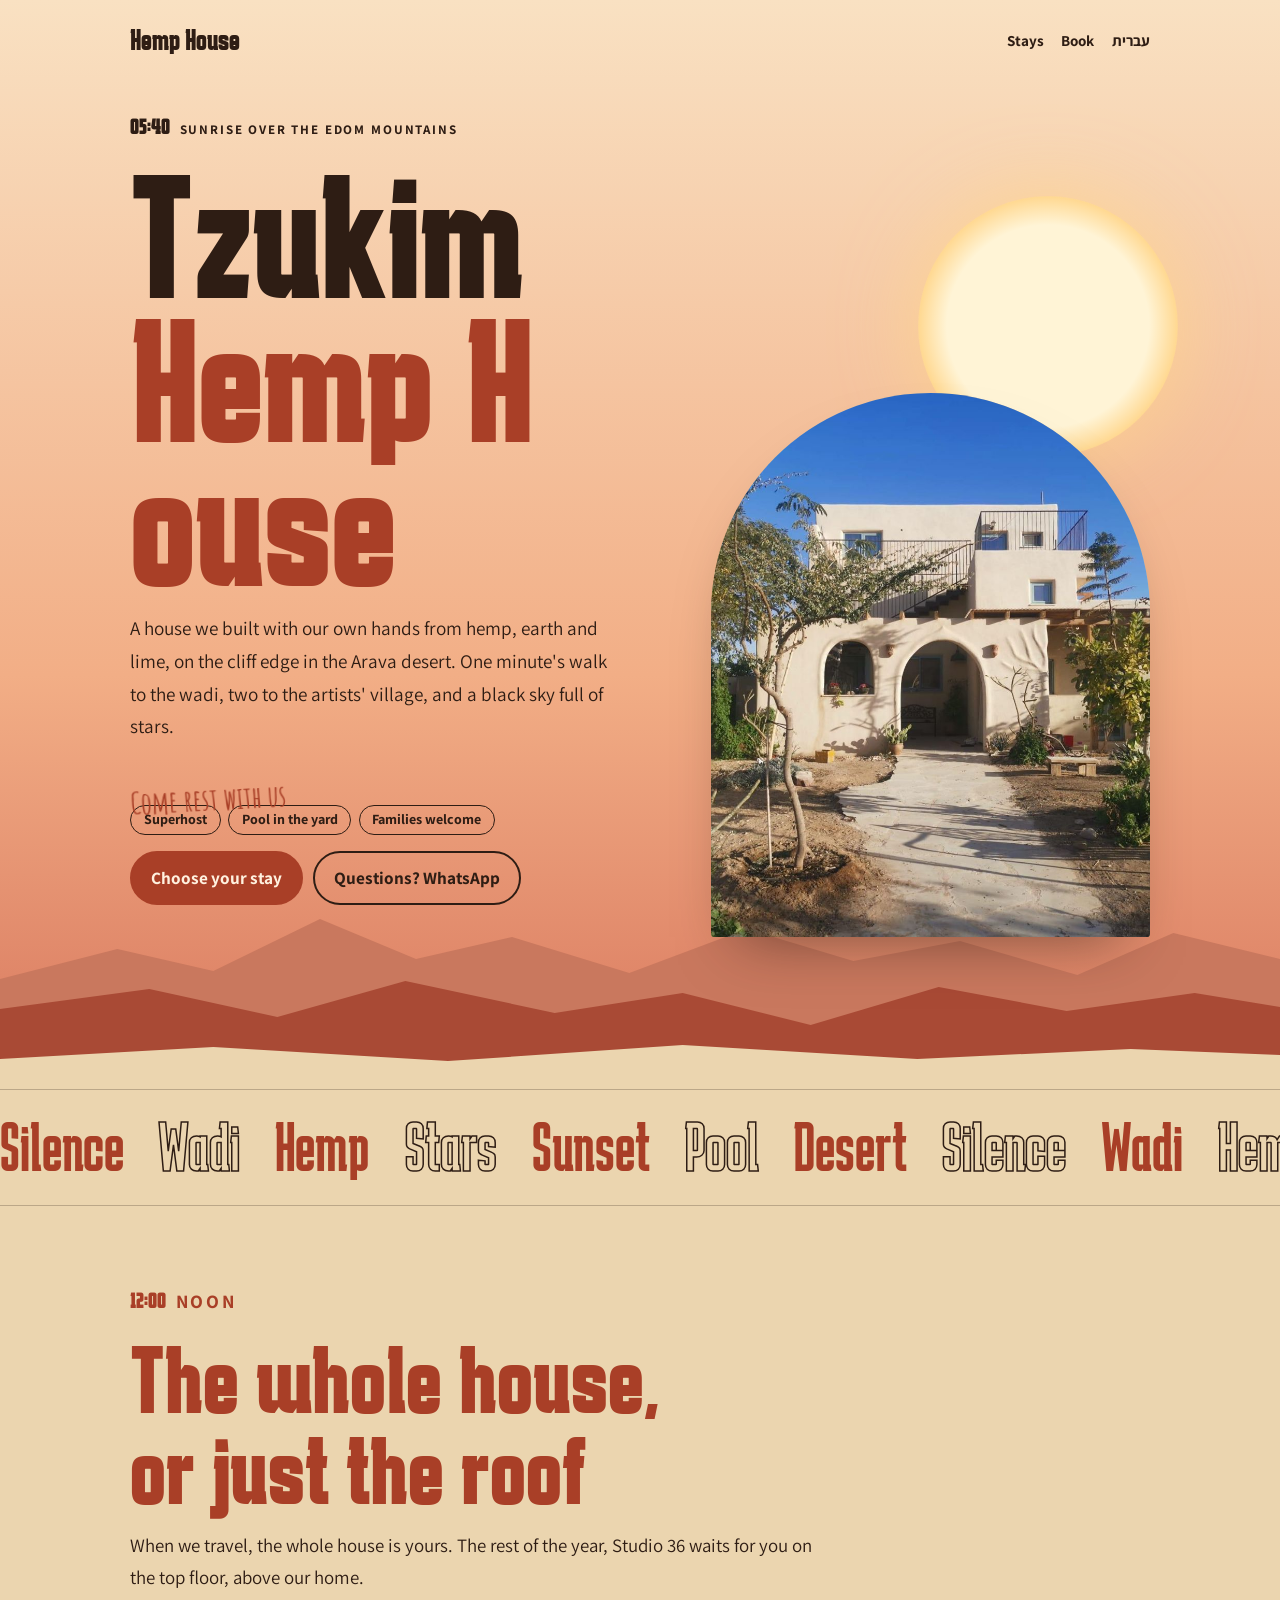
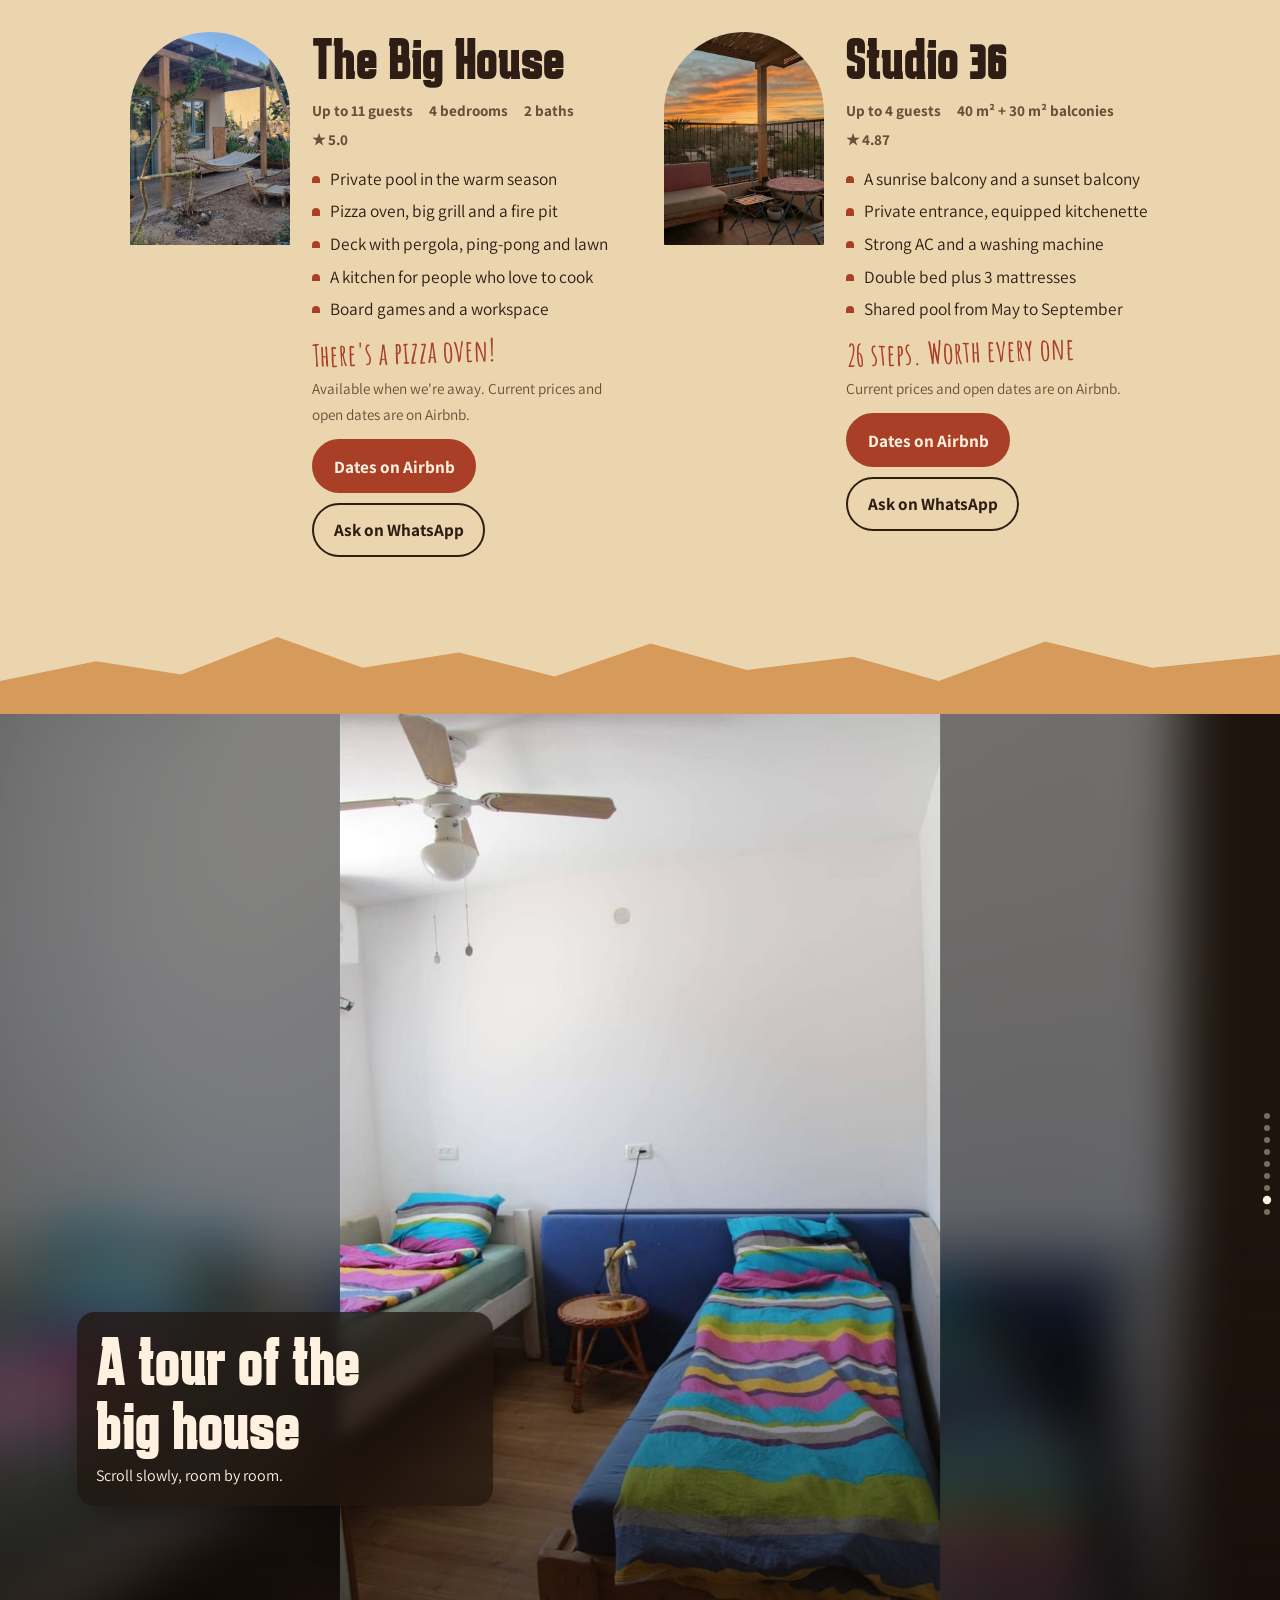
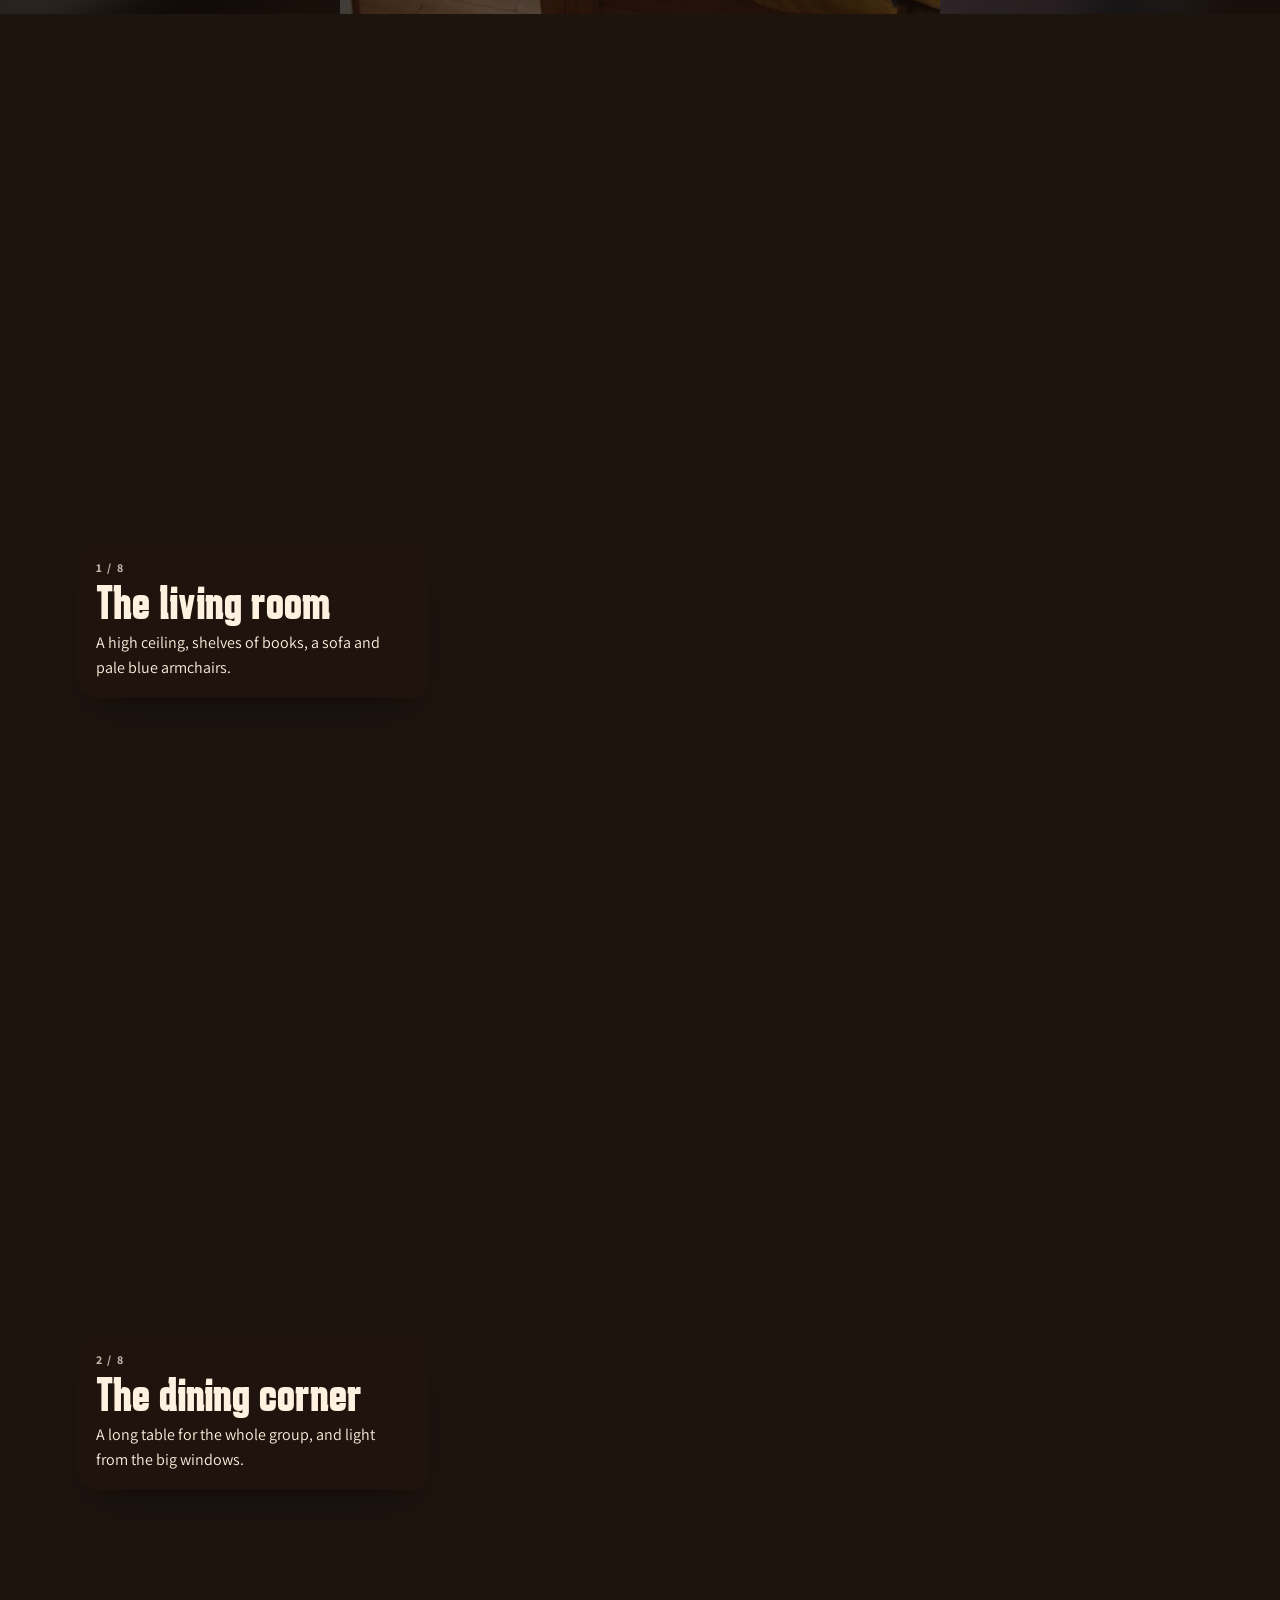
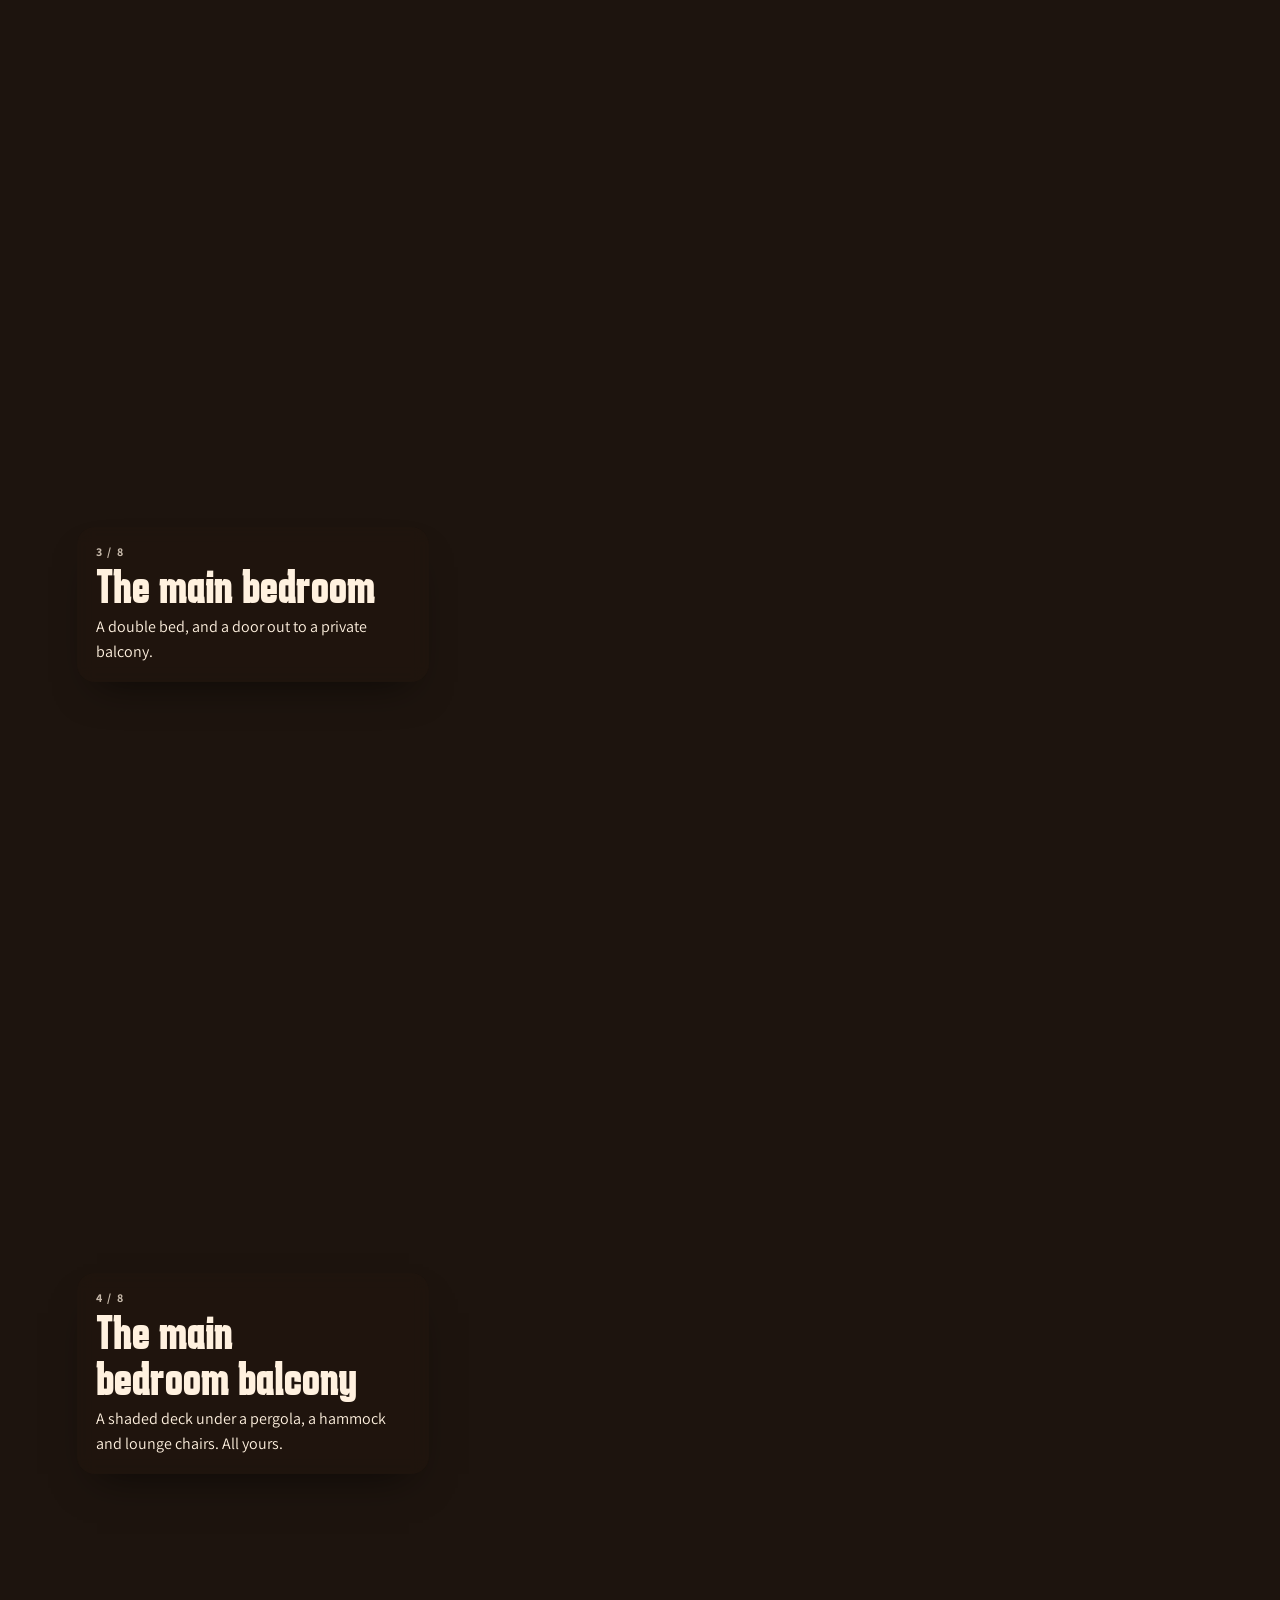
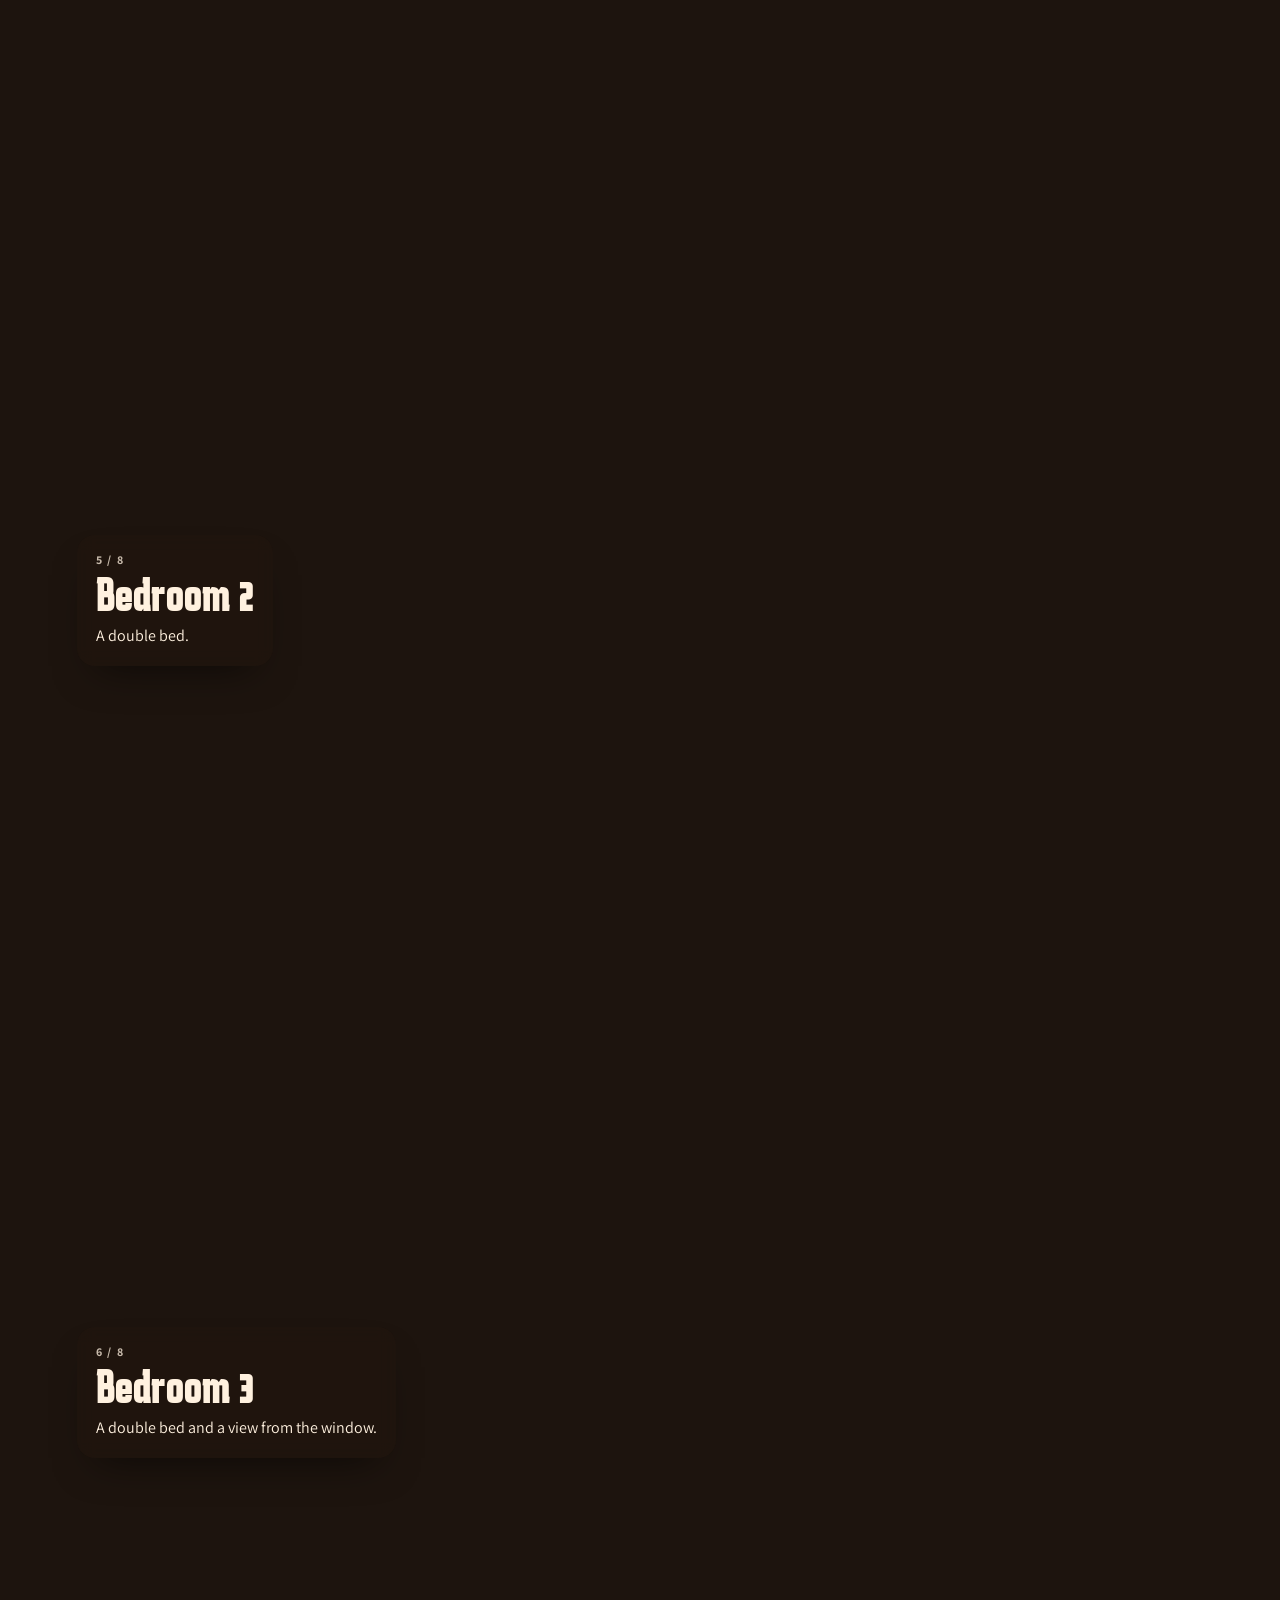
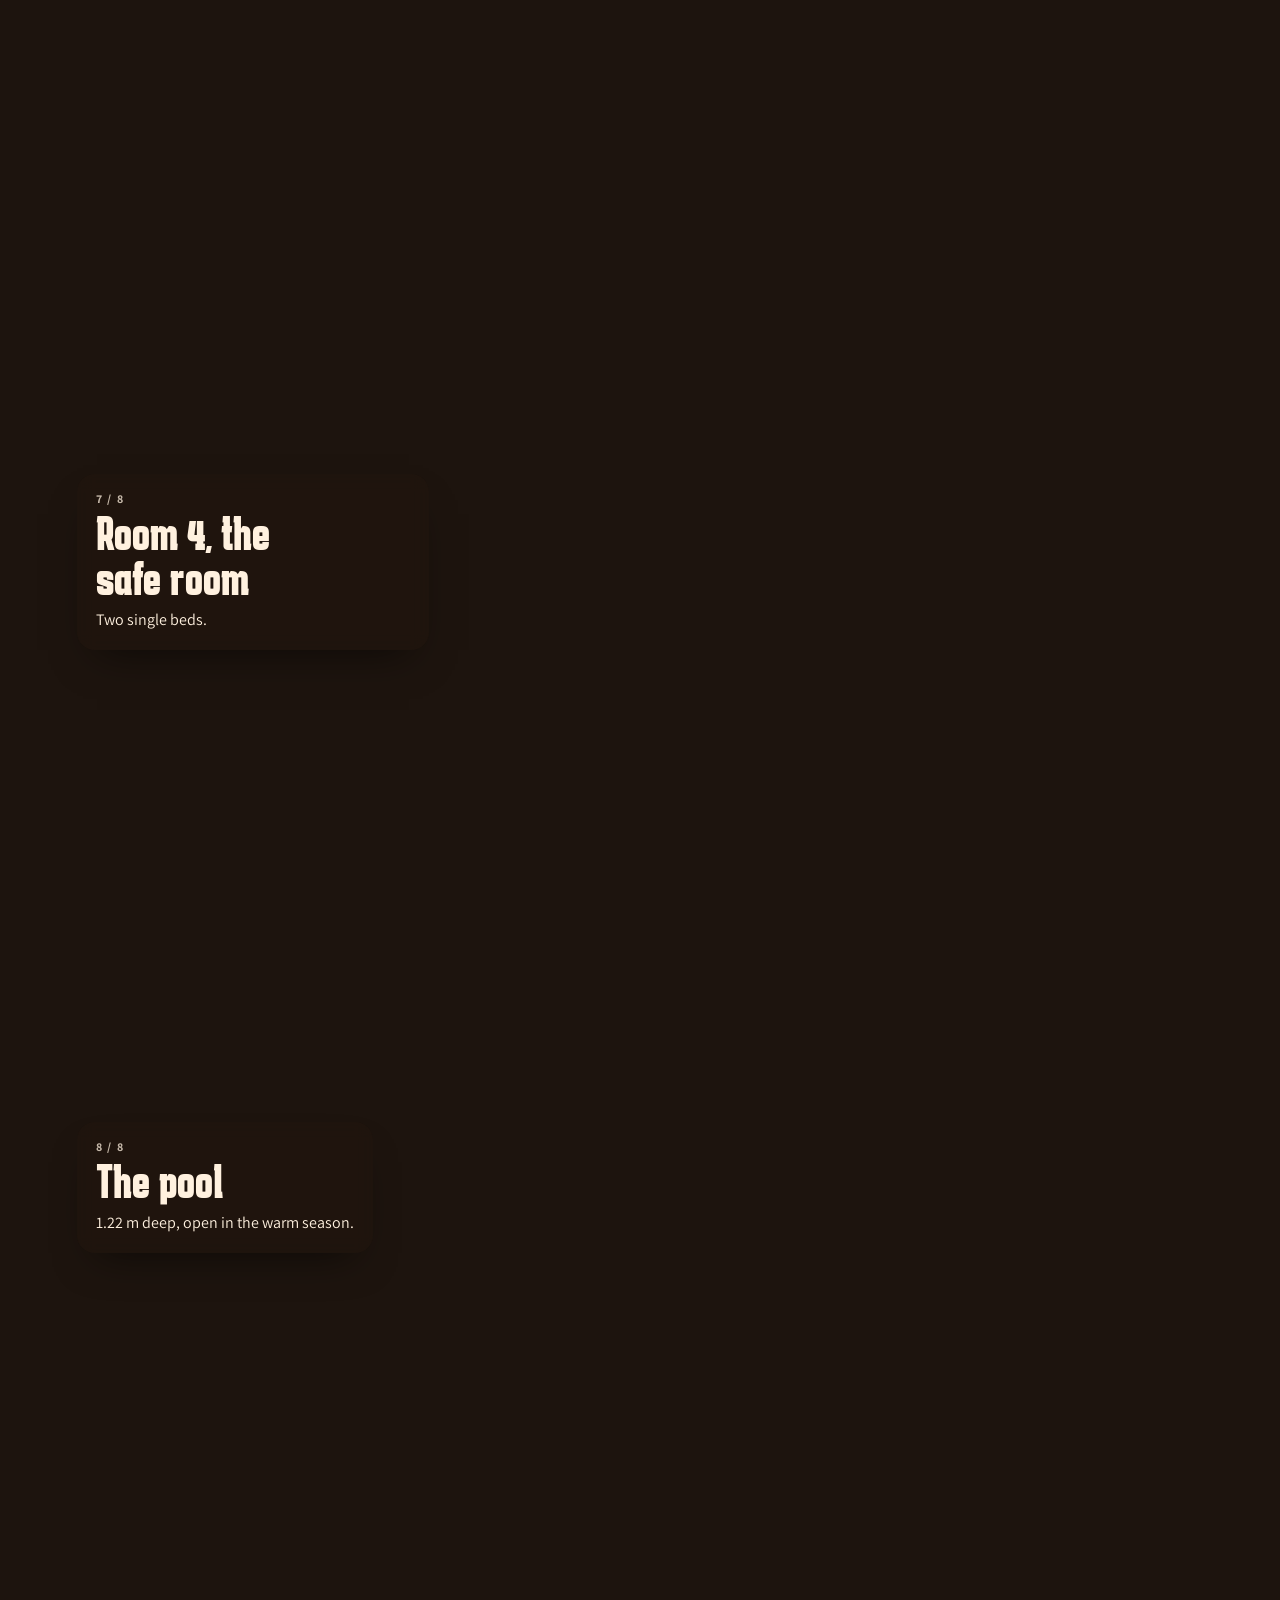
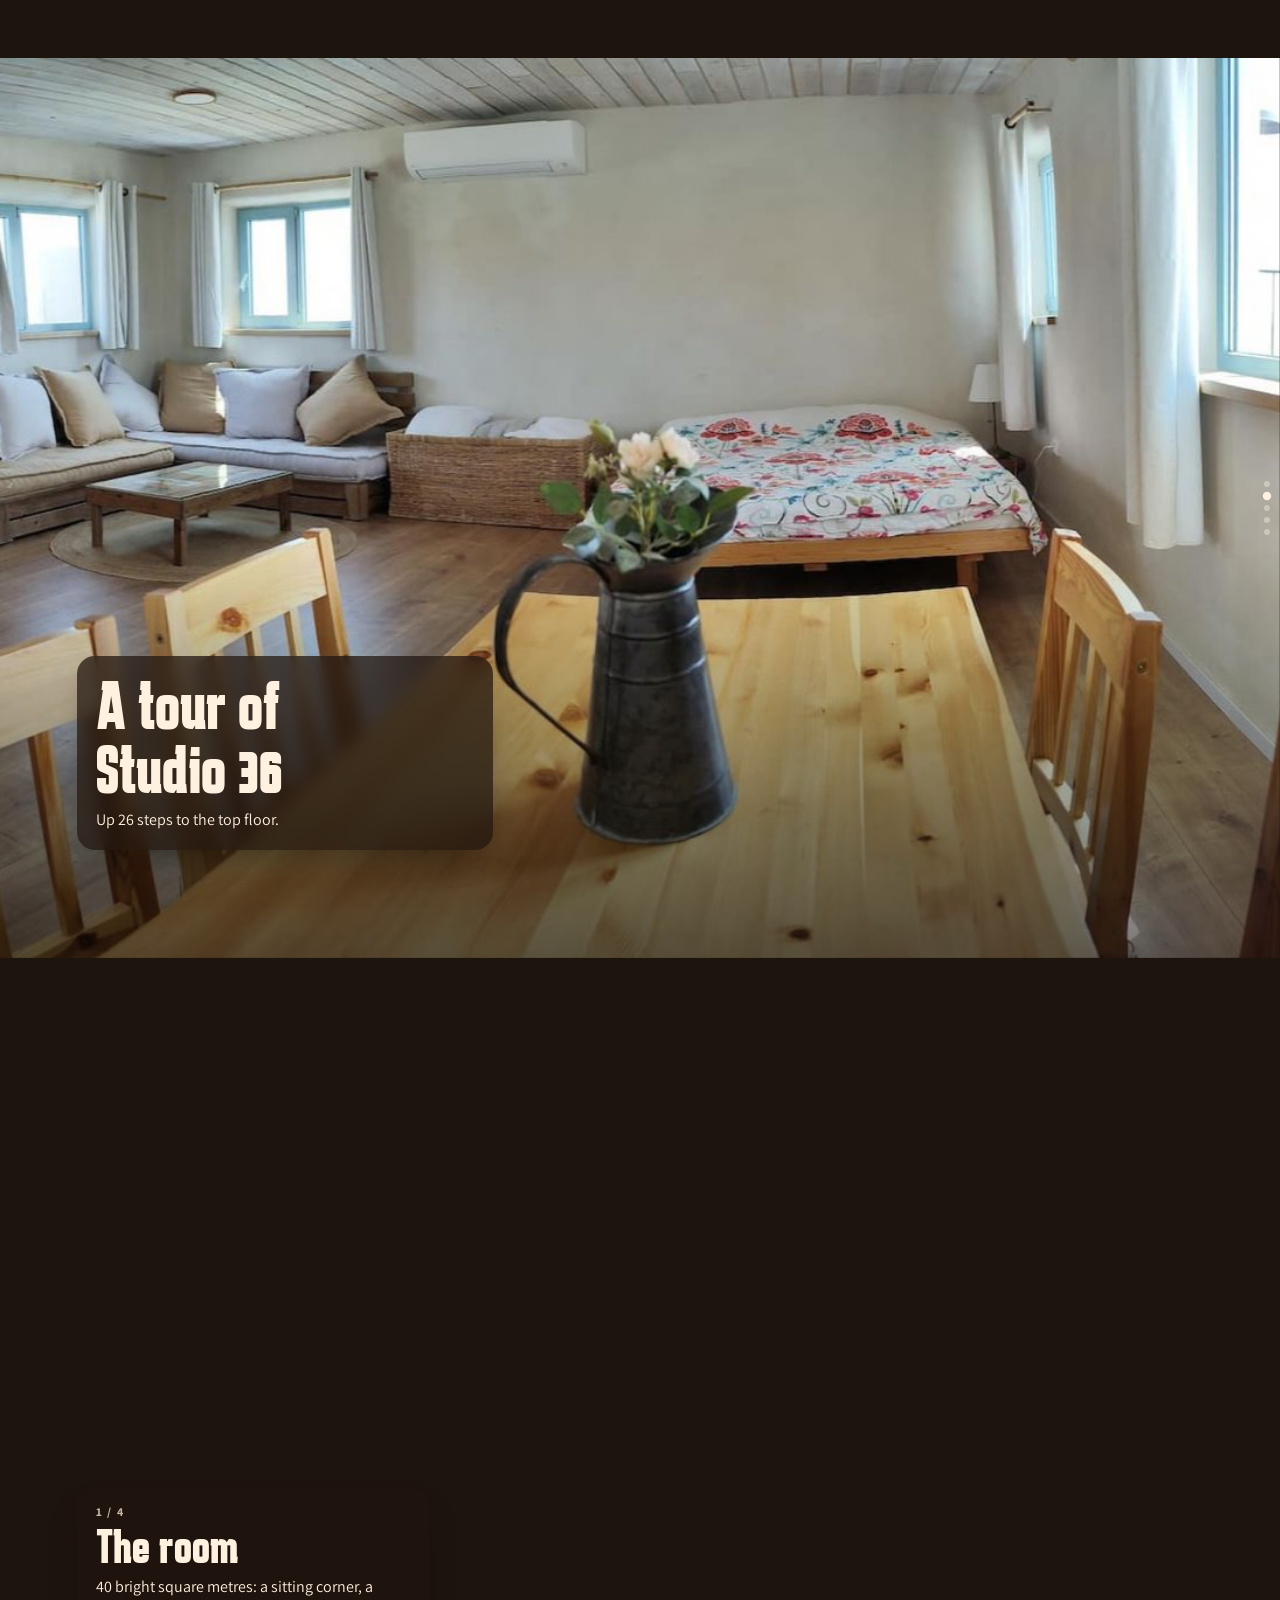
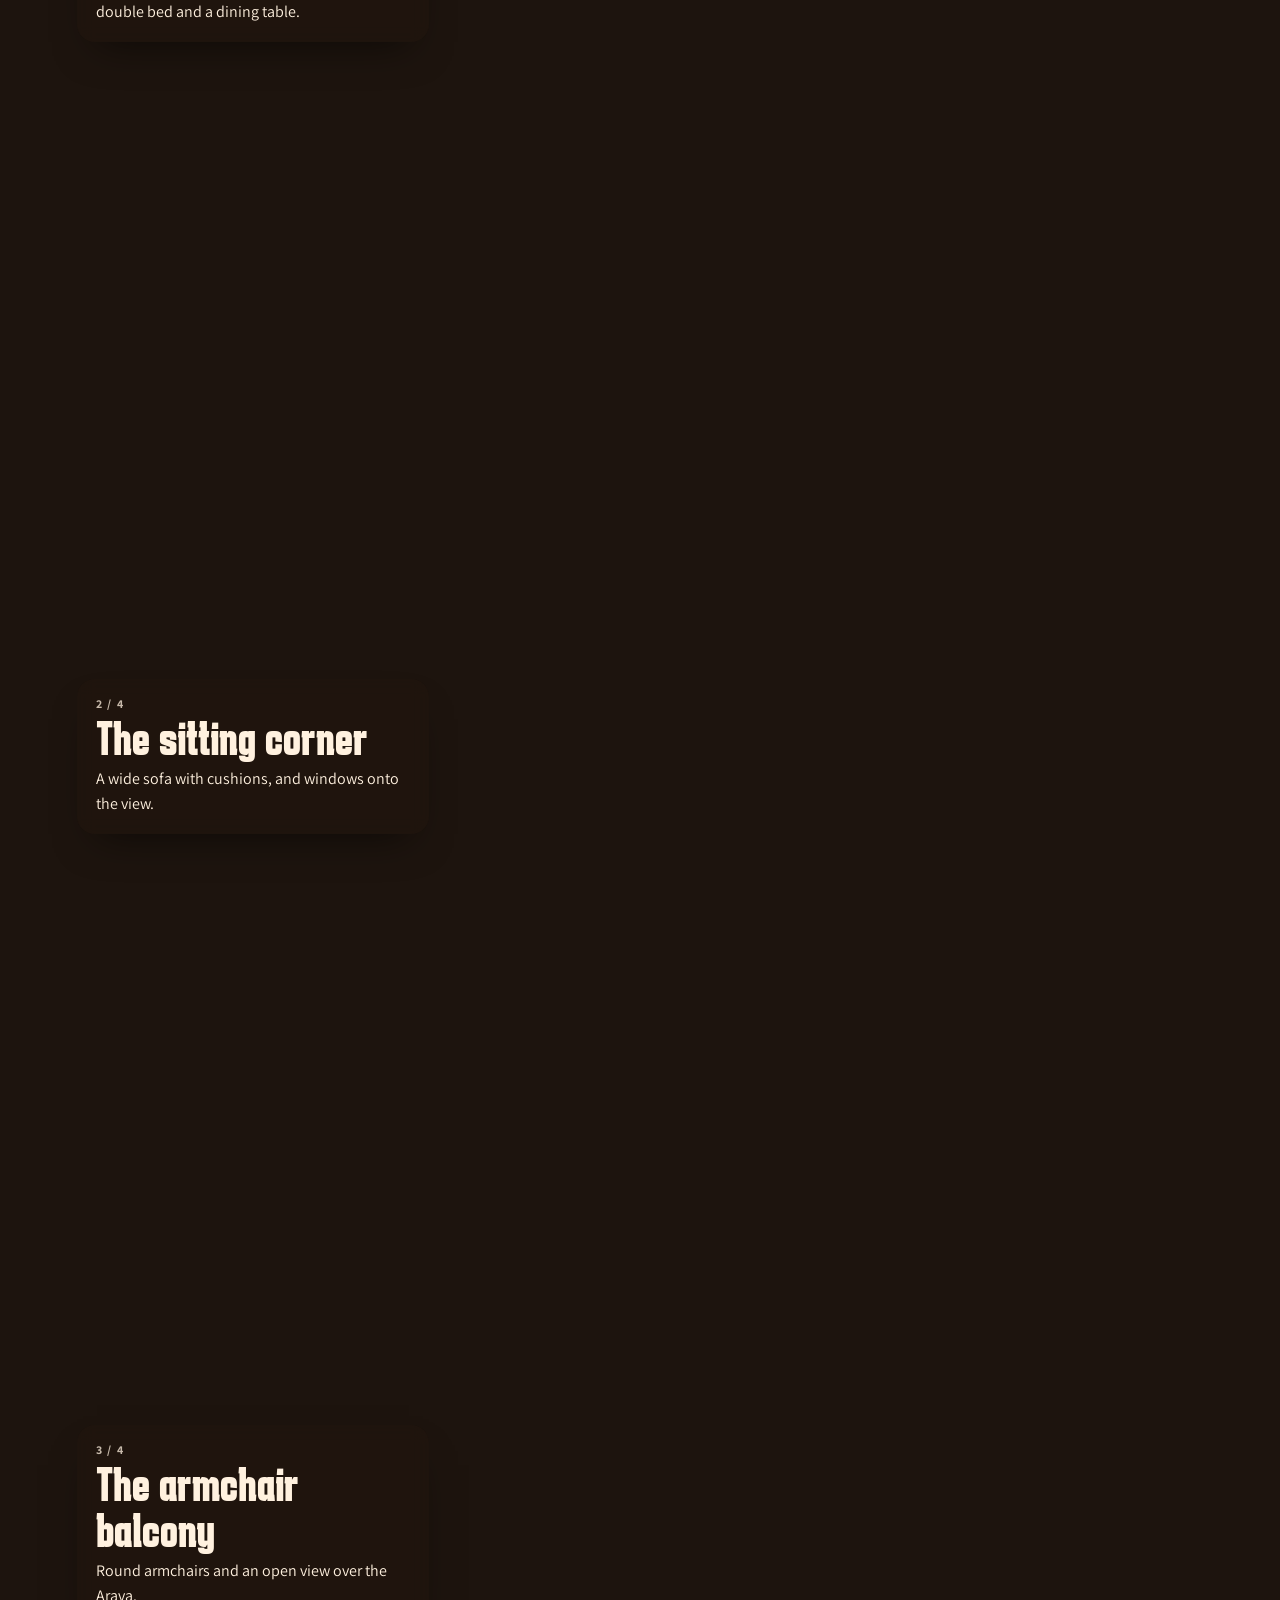
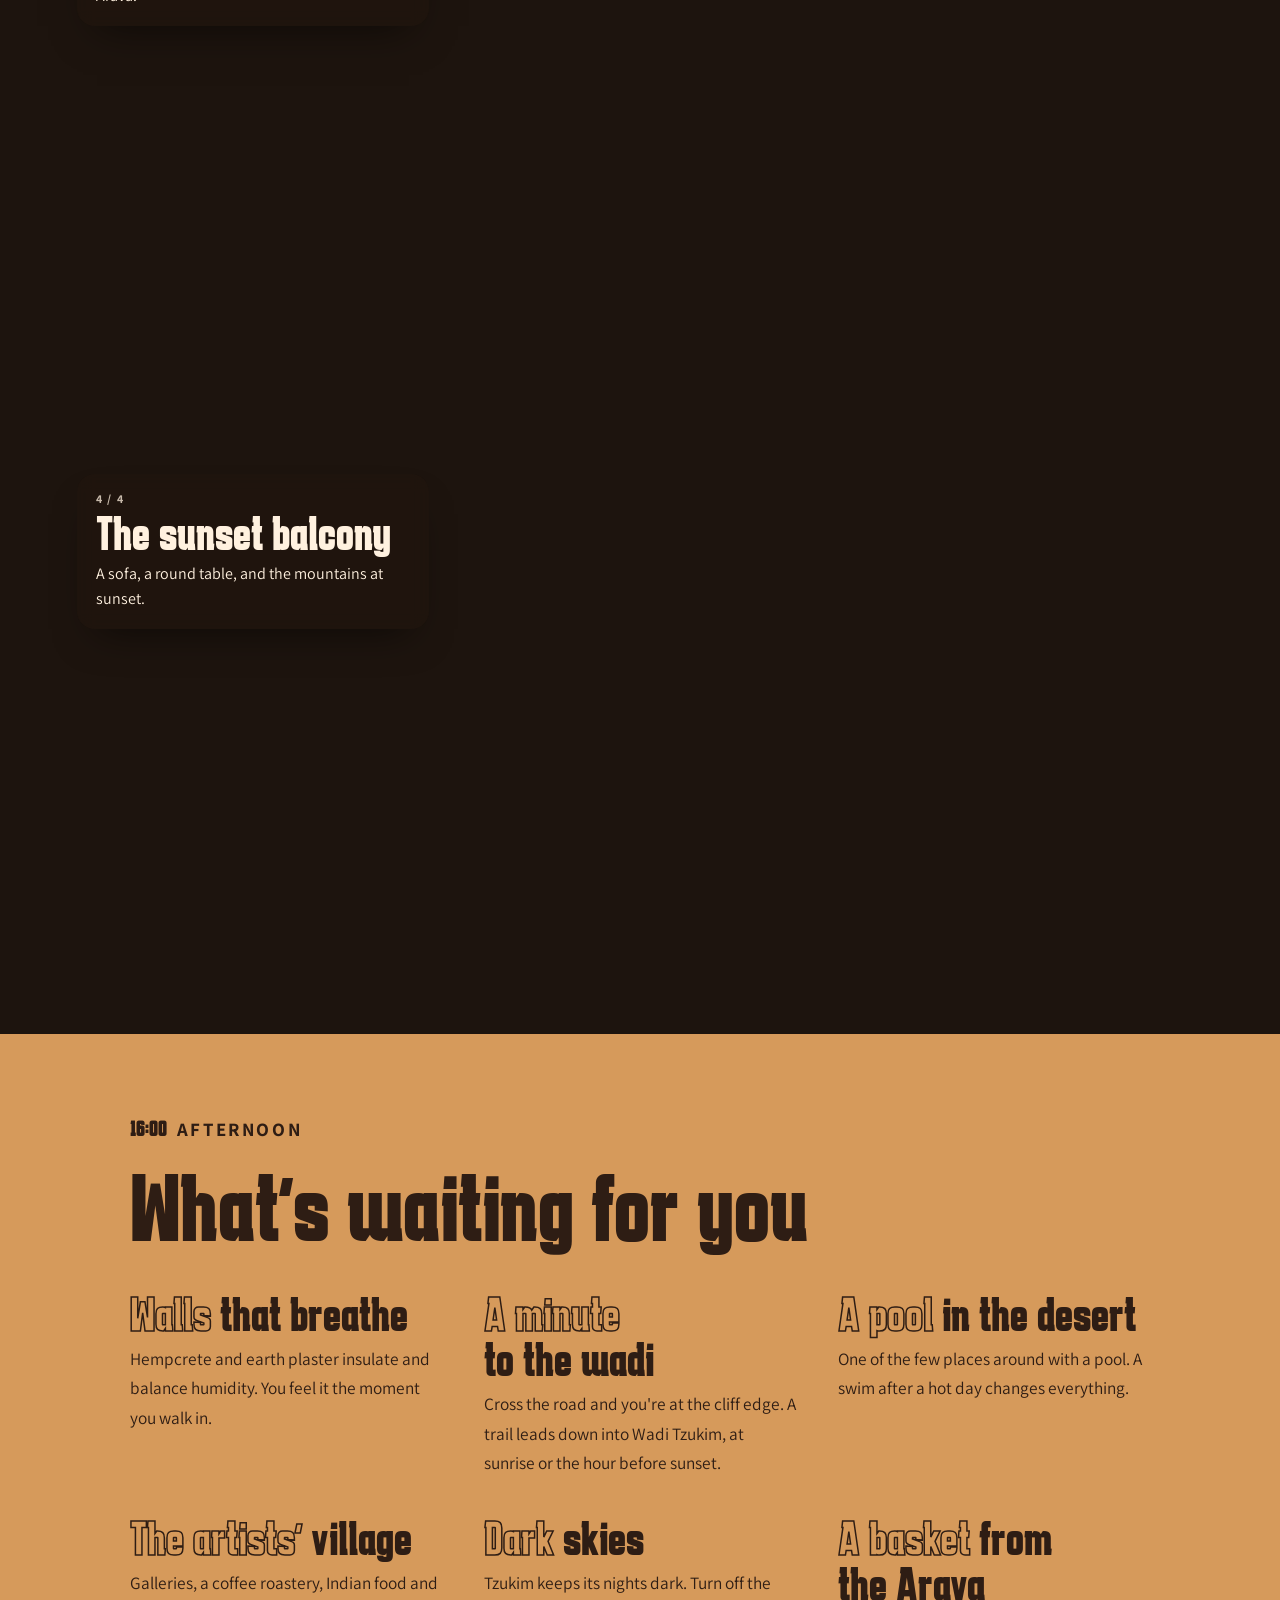
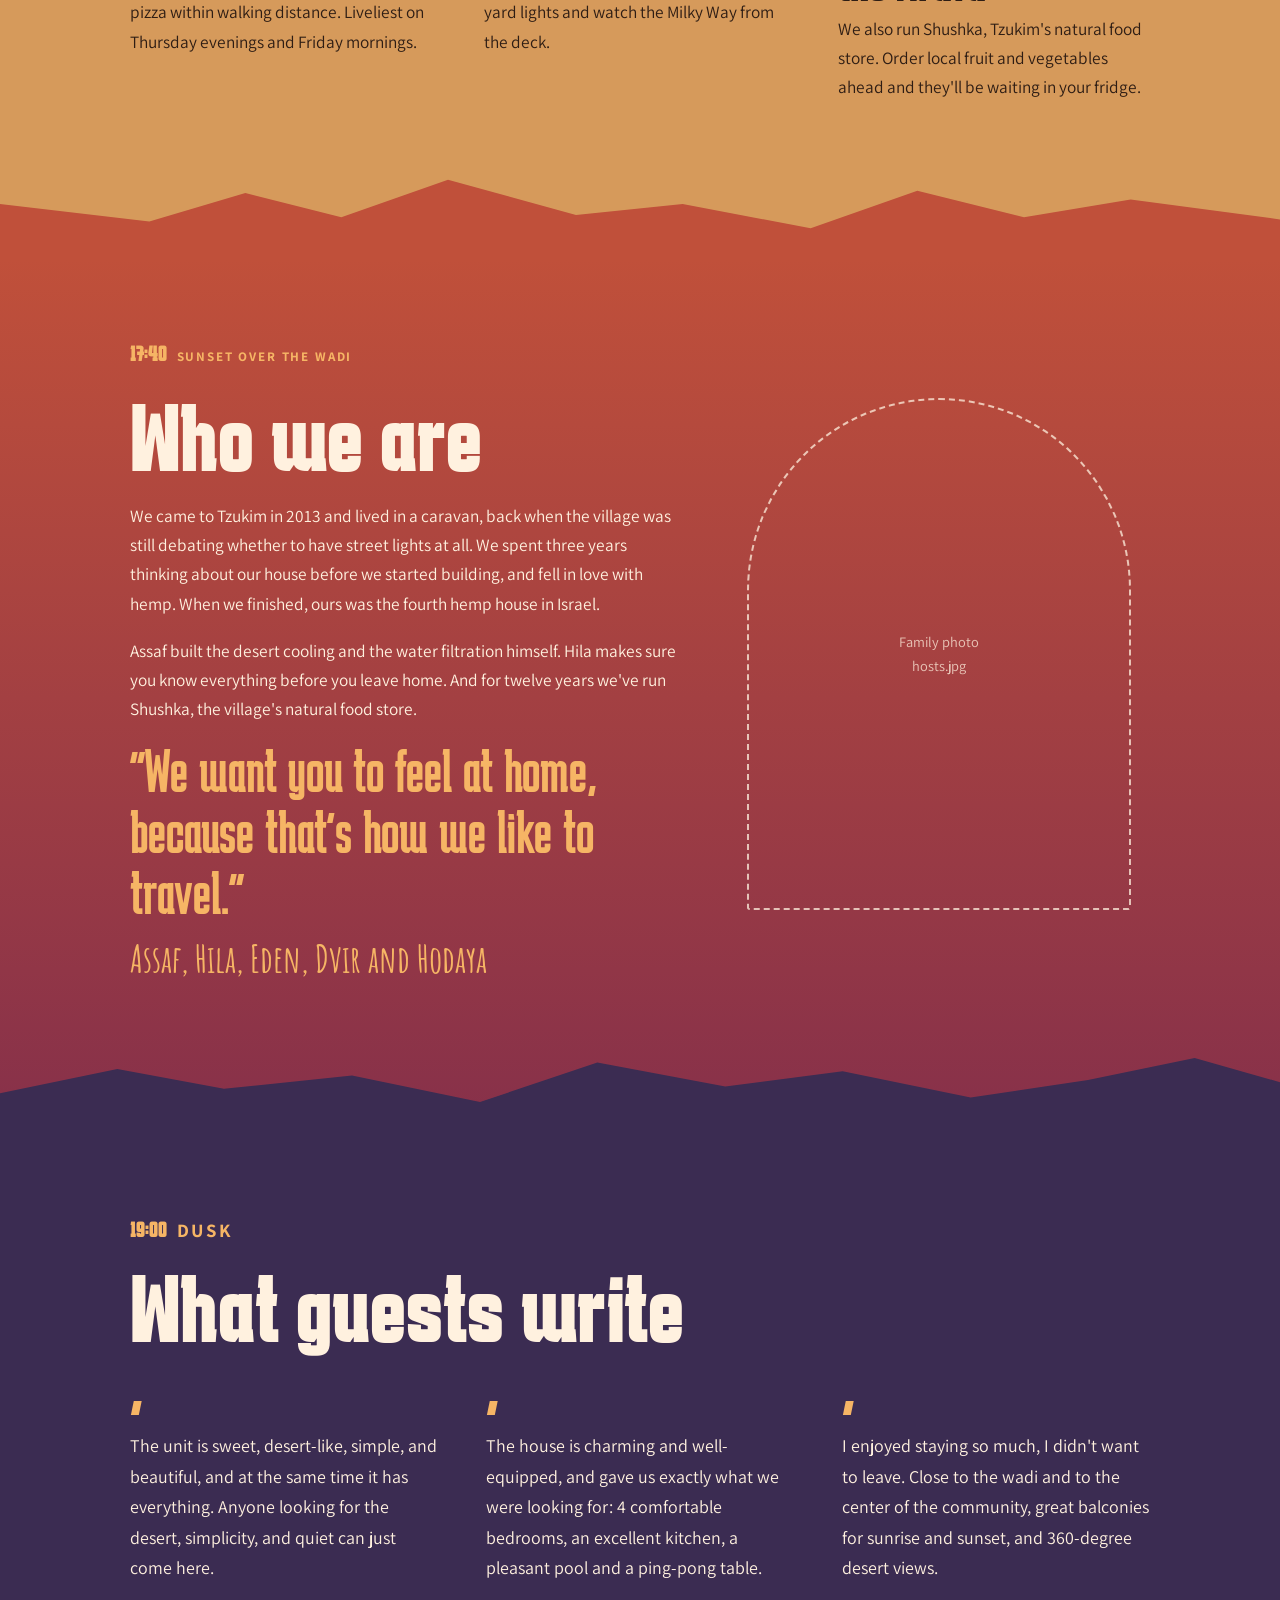
==== commit ed907425: "Tour: double beds only, safe room has two singles, the hammock deck is the main bedroom balcony Co-A" ====
--- a/en/index.html
+++ b/en/index.html
@@ -75,7 +75,7 @@
     </div>
     <div class="units">
       <article class="unit">
-        <div class="arch"><img src="../assets/images/house-1.jpg" alt="The deck with the pergola in the yard: a hammock, lounge chairs and young trees" loading="lazy" width="1400" height="1050"></div>
+        <div class="arch"><img src="../assets/images/house-1.jpg" alt="The main bedroom balcony: a deck under a pergola, a hammock and lounge chairs" loading="lazy" width="1400" height="1050"></div>
         <div class="info">
           <h3>The Big House</h3>
           <div class="specs"><span>Up to 11 guests</span><span>4 bedrooms</span><span>2 baths</span><span>★ 5.0</span></div>
@@ -125,11 +125,11 @@
     <div class="tour-slide"><img class="blur" src="../assets/images/house-path.jpg" alt="" loading="lazy"><img class="pic" src="../assets/images/house-path.jpg" alt="A tour of the big house" loading="eager"></div>
     <div class="tour-slide"><img class="blur" src="../assets/images/house-living.jpg" alt="" loading="lazy"><img class="pic" src="../assets/images/house-living.jpg" alt="The living room" loading="lazy"></div>
     <div class="tour-slide"><img class="blur" src="../assets/images/house-dining.jpg" alt="" loading="lazy"><img class="pic" src="../assets/images/house-dining.jpg" alt="The dining corner" loading="lazy"></div>
-    <div class="tour-slide"><img class="blur" src="../assets/images/house-bed1.jpg" alt="" loading="lazy"><img class="pic" src="../assets/images/house-bed1.jpg" alt="Bedroom 1" loading="lazy"></div>
+    <div class="tour-slide"><img class="blur" src="../assets/images/house-bed1.jpg" alt="" loading="lazy"><img class="pic" src="../assets/images/house-bed1.jpg" alt="The main bedroom" loading="lazy"></div>
+    <div class="tour-slide"><img class="blur" src="../assets/images/house-1.jpg" alt="" loading="lazy"><img class="pic" src="../assets/images/house-1.jpg" alt="The main bedroom balcony" loading="lazy"></div>
     <div class="tour-slide"><img class="blur" src="../assets/images/house-bed2.jpg" alt="" loading="lazy"><img class="pic" src="../assets/images/house-bed2.jpg" alt="Bedroom 2" loading="lazy"></div>
     <div class="tour-slide"><img class="blur" src="../assets/images/house-bed3.jpg" alt="" loading="lazy"><img class="pic" src="../assets/images/house-bed3.jpg" alt="Bedroom 3" loading="lazy"></div>
-    <div class="tour-slide"><img class="blur" src="../assets/images/house-bed4.jpg" alt="" loading="lazy"><img class="pic" src="../assets/images/house-bed4.jpg" alt="Bedroom 4" loading="lazy"></div>
-    <div class="tour-slide"><img class="blur" src="../assets/images/house-1.jpg" alt="" loading="lazy"><img class="pic" src="../assets/images/house-1.jpg" alt="The deck" loading="lazy"></div>
+    <div class="tour-slide"><img class="blur" src="../assets/images/house-bed4.jpg" alt="" loading="lazy"><img class="pic" src="../assets/images/house-bed4.jpg" alt="Room 4, the safe room" loading="lazy"></div>
     <div class="tour-slide"><img class="blur" src="../assets/images/house-pool.jpg" alt="" loading="lazy"><img class="pic" src="../assets/images/house-pool.jpg" alt="The pool" loading="lazy"></div>
     <div class="tour-dots" aria-hidden="true"></div>
   </div>
@@ -137,11 +137,11 @@
     <div class="tour-step tour-intro"><div class="tour-card"><h3>A tour of the big house</h3><p>Scroll slowly, room by room.</p></div></div>
     <div class="tour-step"><div class="tour-card"><p class="n">1 / 8</p><h3>The living room</h3><p>A high ceiling, shelves of books, a sofa and pale blue armchairs.</p></div></div>
     <div class="tour-step"><div class="tour-card"><p class="n">2 / 8</p><h3>The dining corner</h3><p>A long table for the whole group, and light from the big windows.</p></div></div>
-    <div class="tour-step"><div class="tour-card"><p class="n">3 / 8</p><h3>Bedroom 1</h3><p>A double bed and an extra mattress.</p></div></div>
-    <div class="tour-step"><div class="tour-card"><p class="n">4 / 8</p><h3>Bedroom 2</h3><p>A double bed and an extra mattress.</p></div></div>
-    <div class="tour-step"><div class="tour-card"><p class="n">5 / 8</p><h3>Bedroom 3</h3><p>A double bed, an extra mattress and a view from the window.</p></div></div>
-    <div class="tour-step"><div class="tour-card"><p class="n">6 / 8</p><h3>Bedroom 4</h3><p>Three single beds.</p></div></div>
-    <div class="tour-step"><div class="tour-card"><p class="n">7 / 8</p><h3>The deck</h3><p>A pergola, a hammock and lounge chairs, with ping-pong and a lawn nearby.</p></div></div>
+    <div class="tour-step"><div class="tour-card"><p class="n">3 / 8</p><h3>The main bedroom</h3><p>A double bed, and a door out to a private balcony.</p></div></div>
+    <div class="tour-step"><div class="tour-card"><p class="n">4 / 8</p><h3>The main bedroom balcony</h3><p>A shaded deck under a pergola, a hammock and lounge chairs. All yours.</p></div></div>
+    <div class="tour-step"><div class="tour-card"><p class="n">5 / 8</p><h3>Bedroom 2</h3><p>A double bed.</p></div></div>
+    <div class="tour-step"><div class="tour-card"><p class="n">6 / 8</p><h3>Bedroom 3</h3><p>A double bed and a view from the window.</p></div></div>
+    <div class="tour-step"><div class="tour-card"><p class="n">7 / 8</p><h3>Room 4, the safe room</h3><p>Two single beds.</p></div></div>
     <div class="tour-step"><div class="tour-card"><p class="n">8 / 8</p><h3>The pool</h3><p>1.22 m deep, open in the warm season.</p></div></div>
   </div>
 </section>
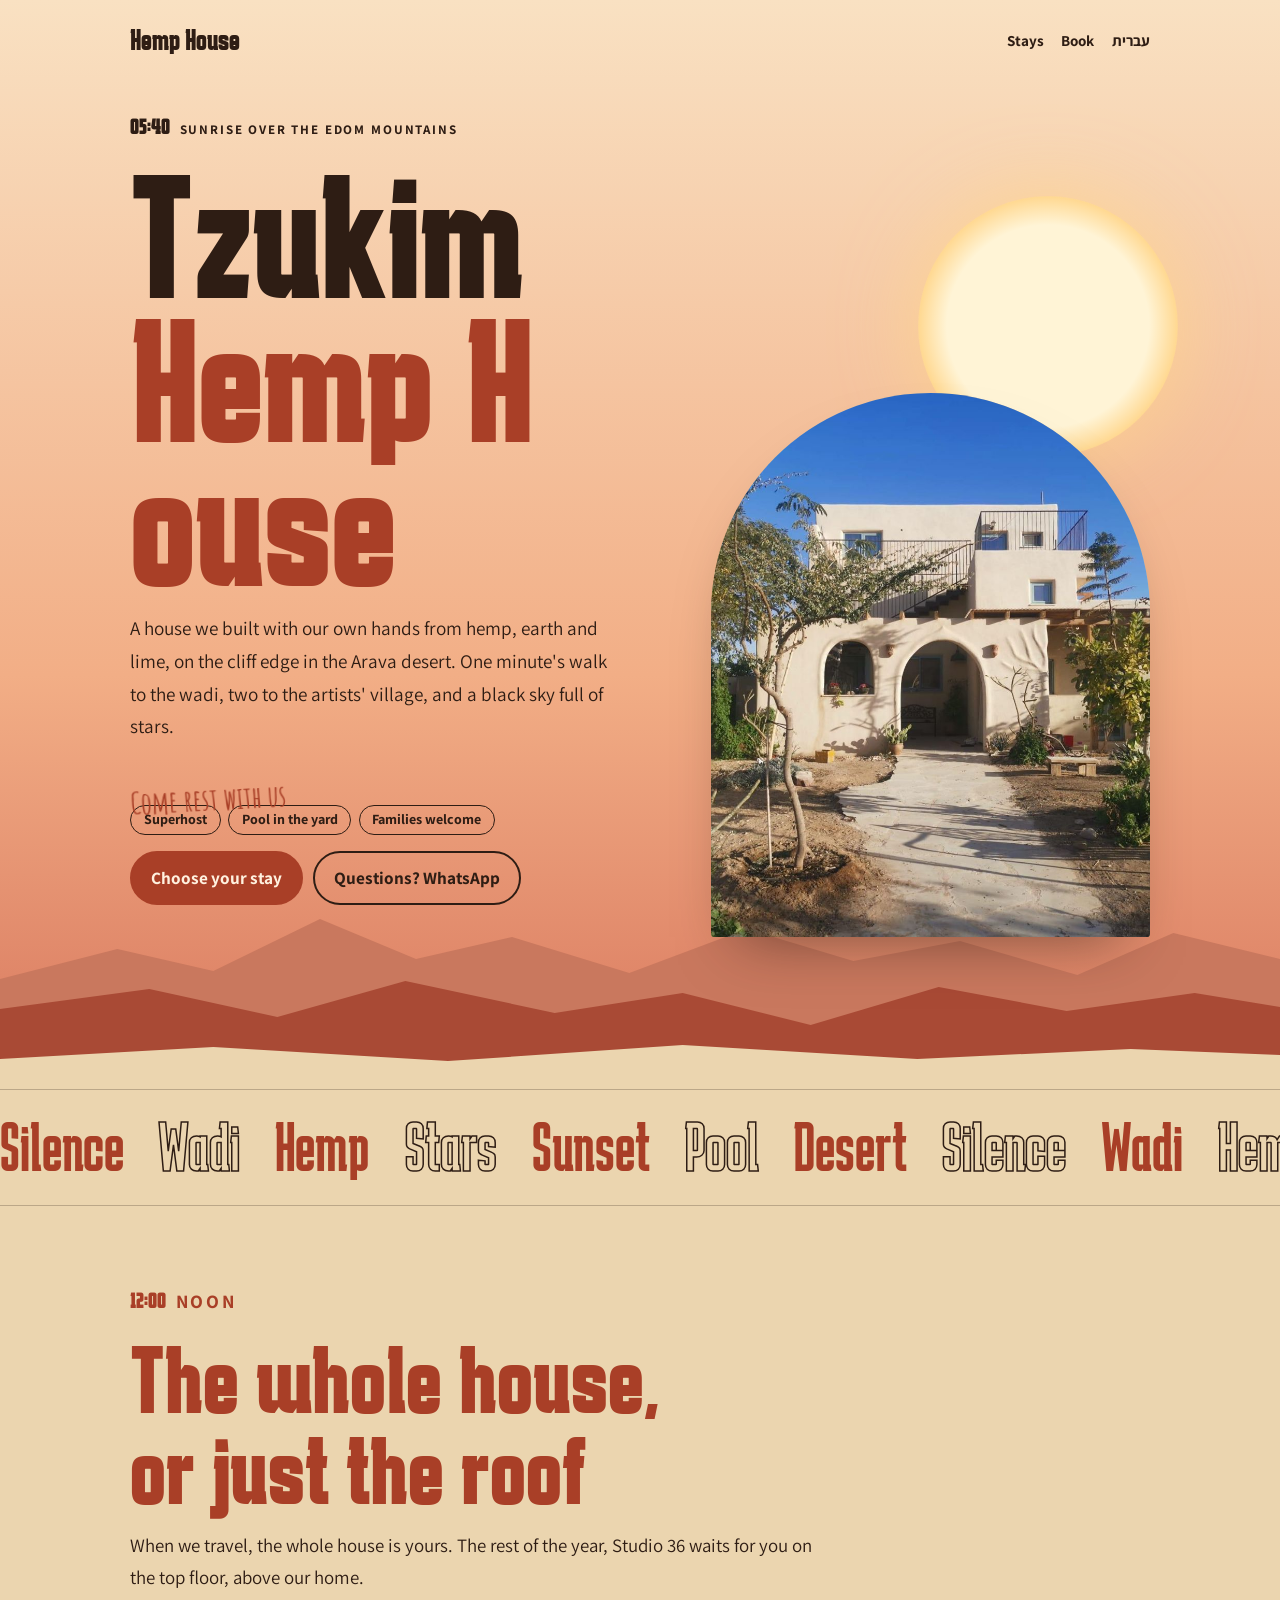
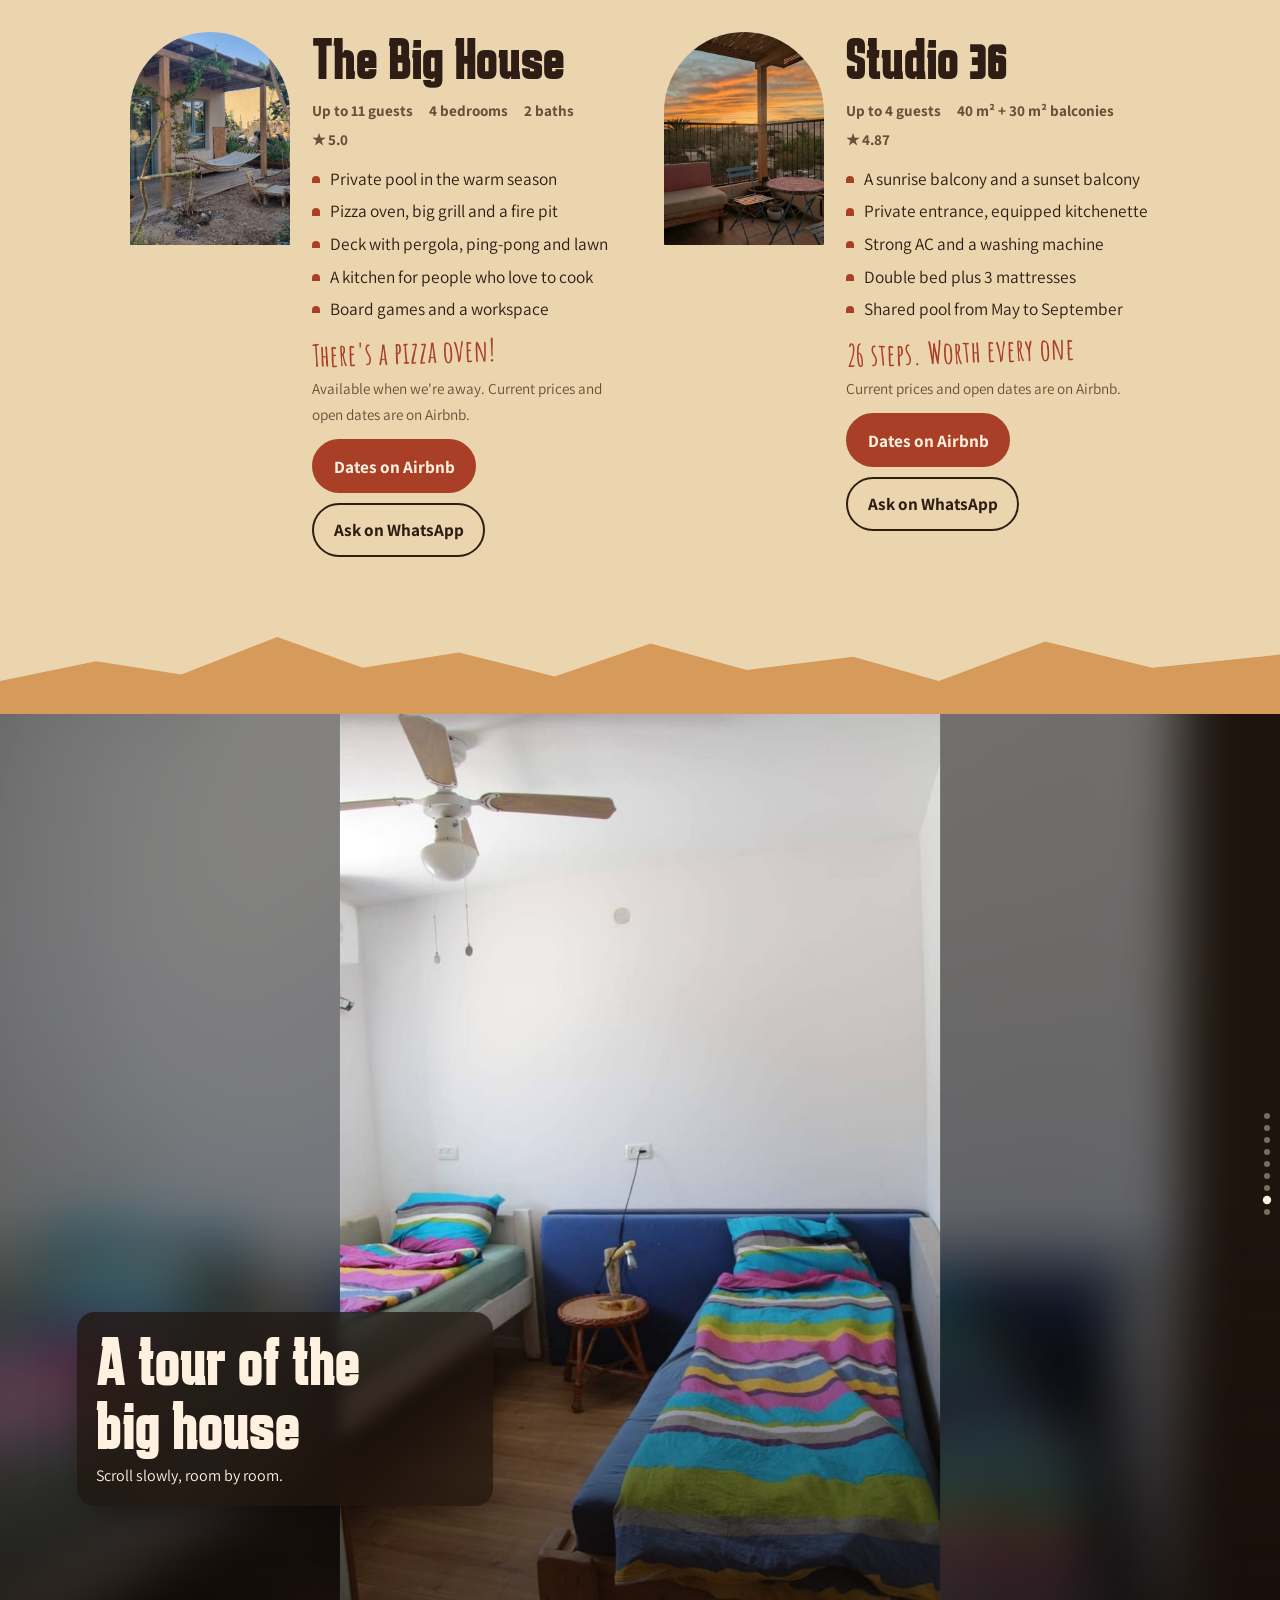
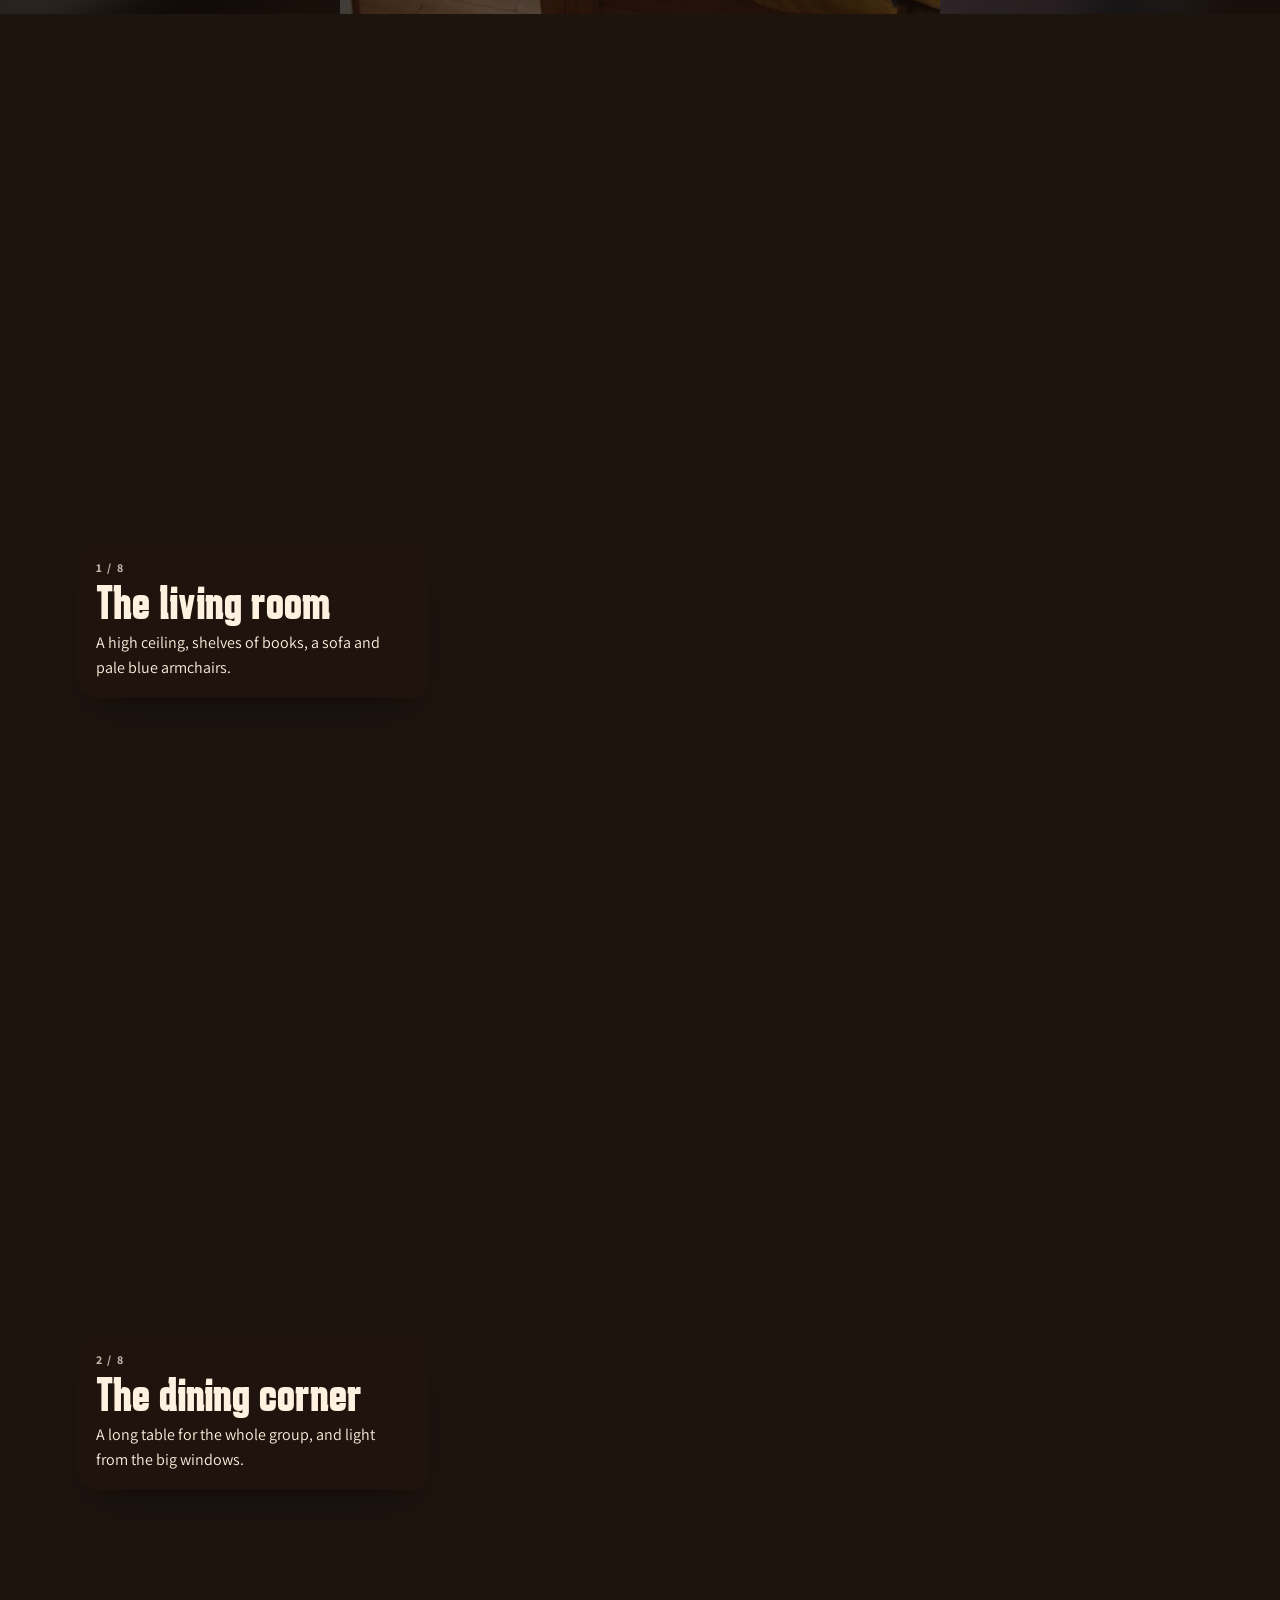
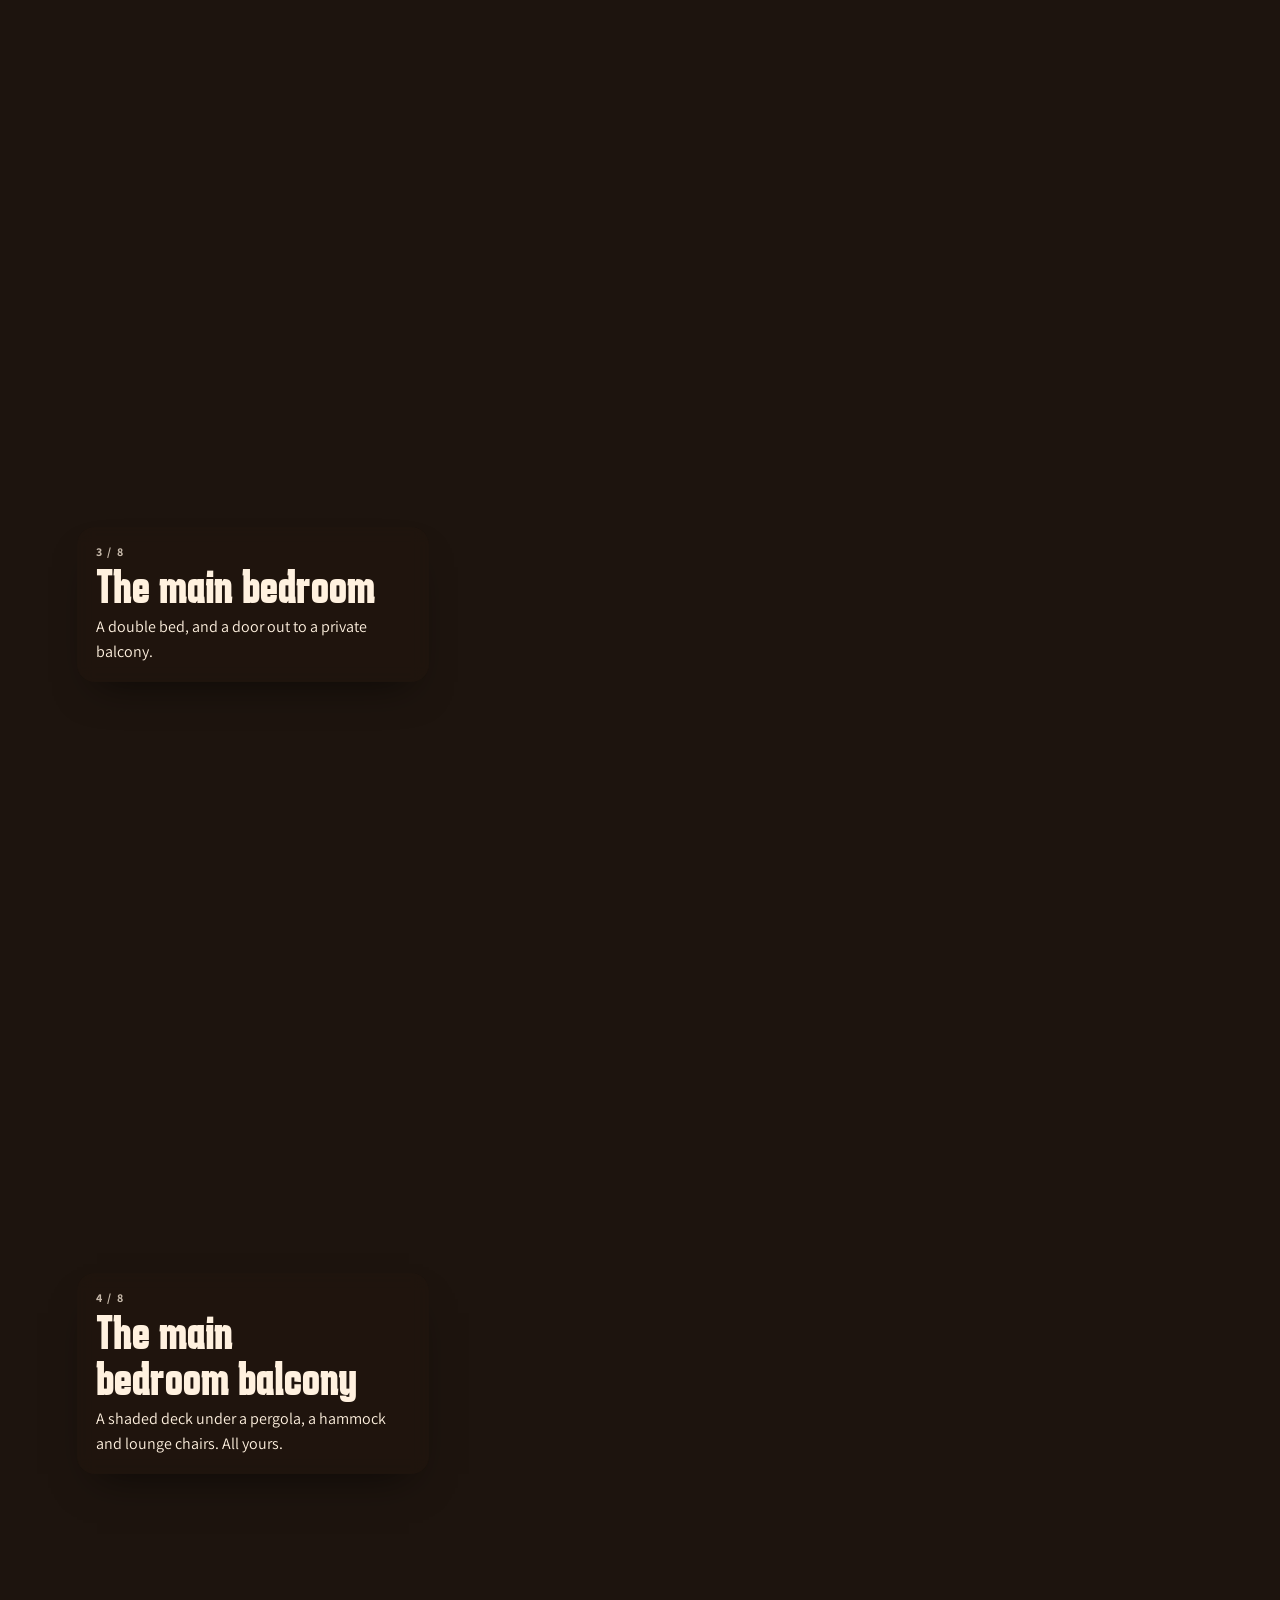
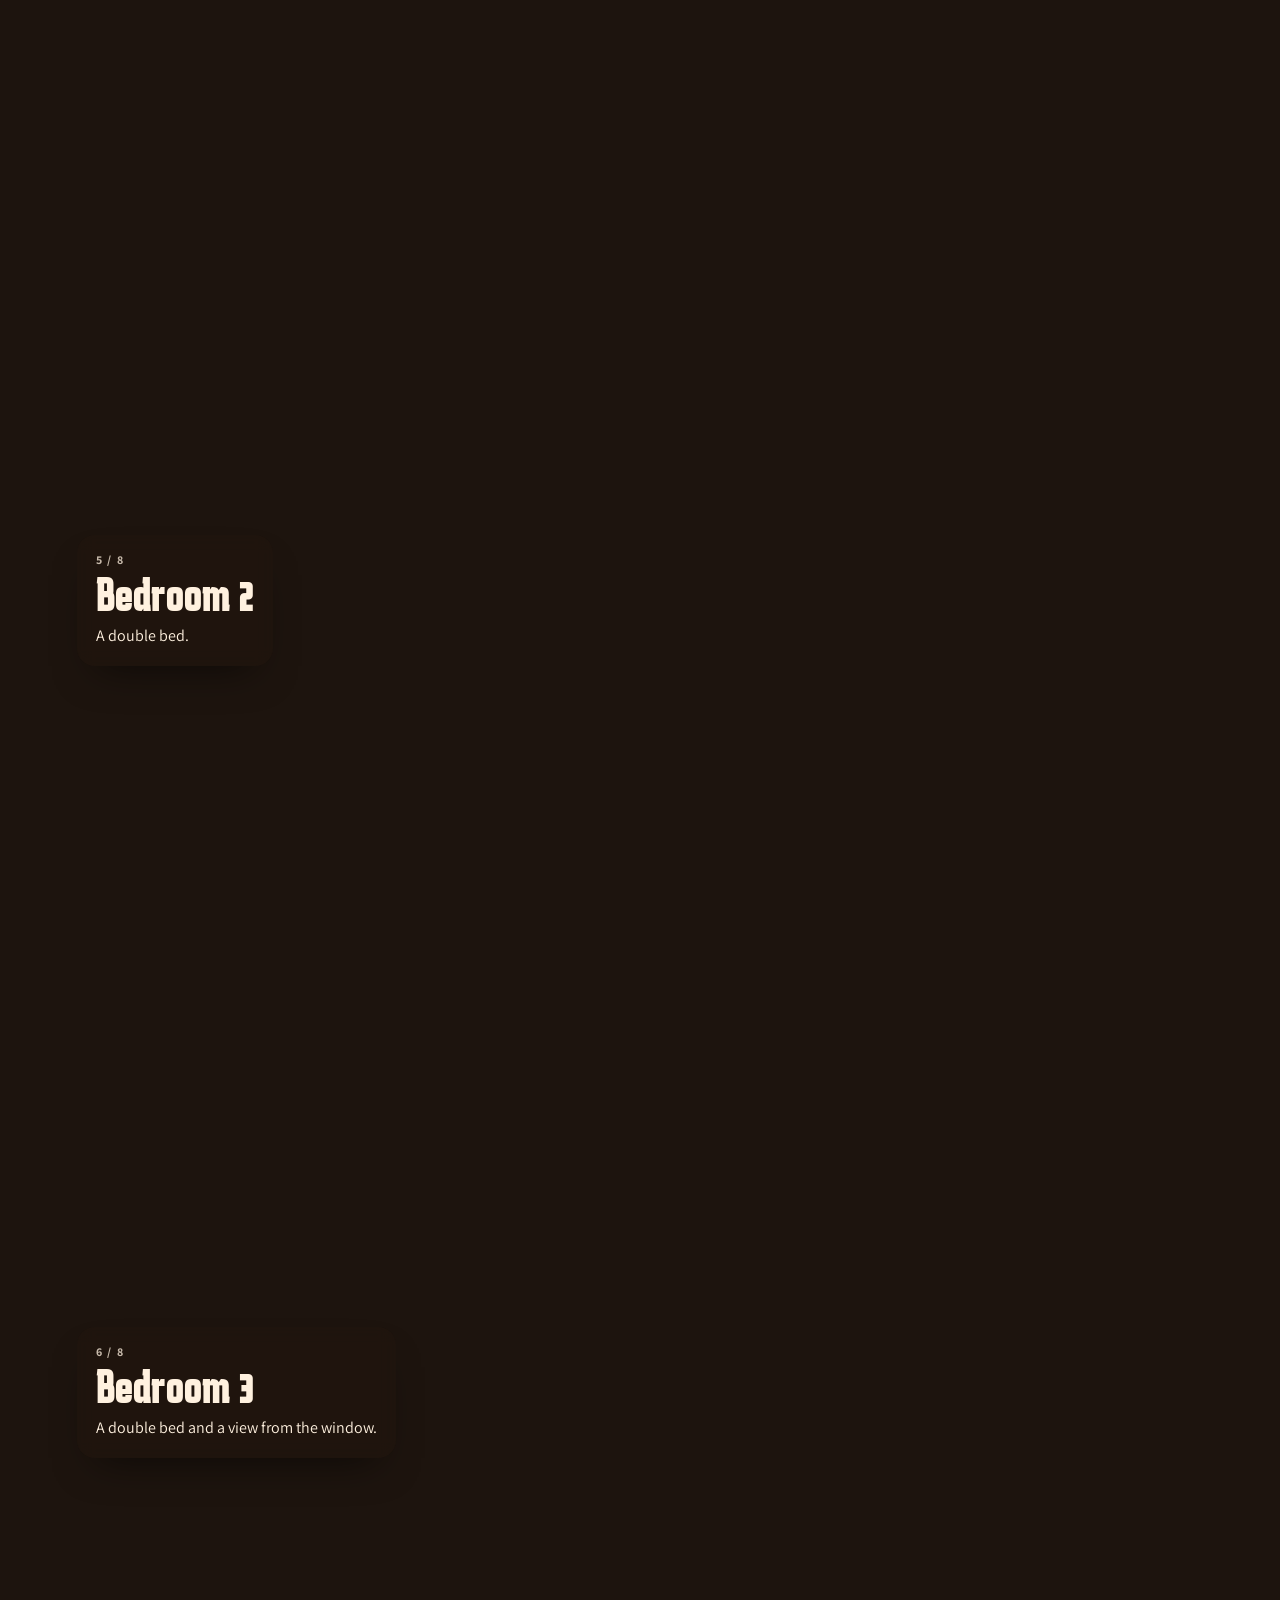
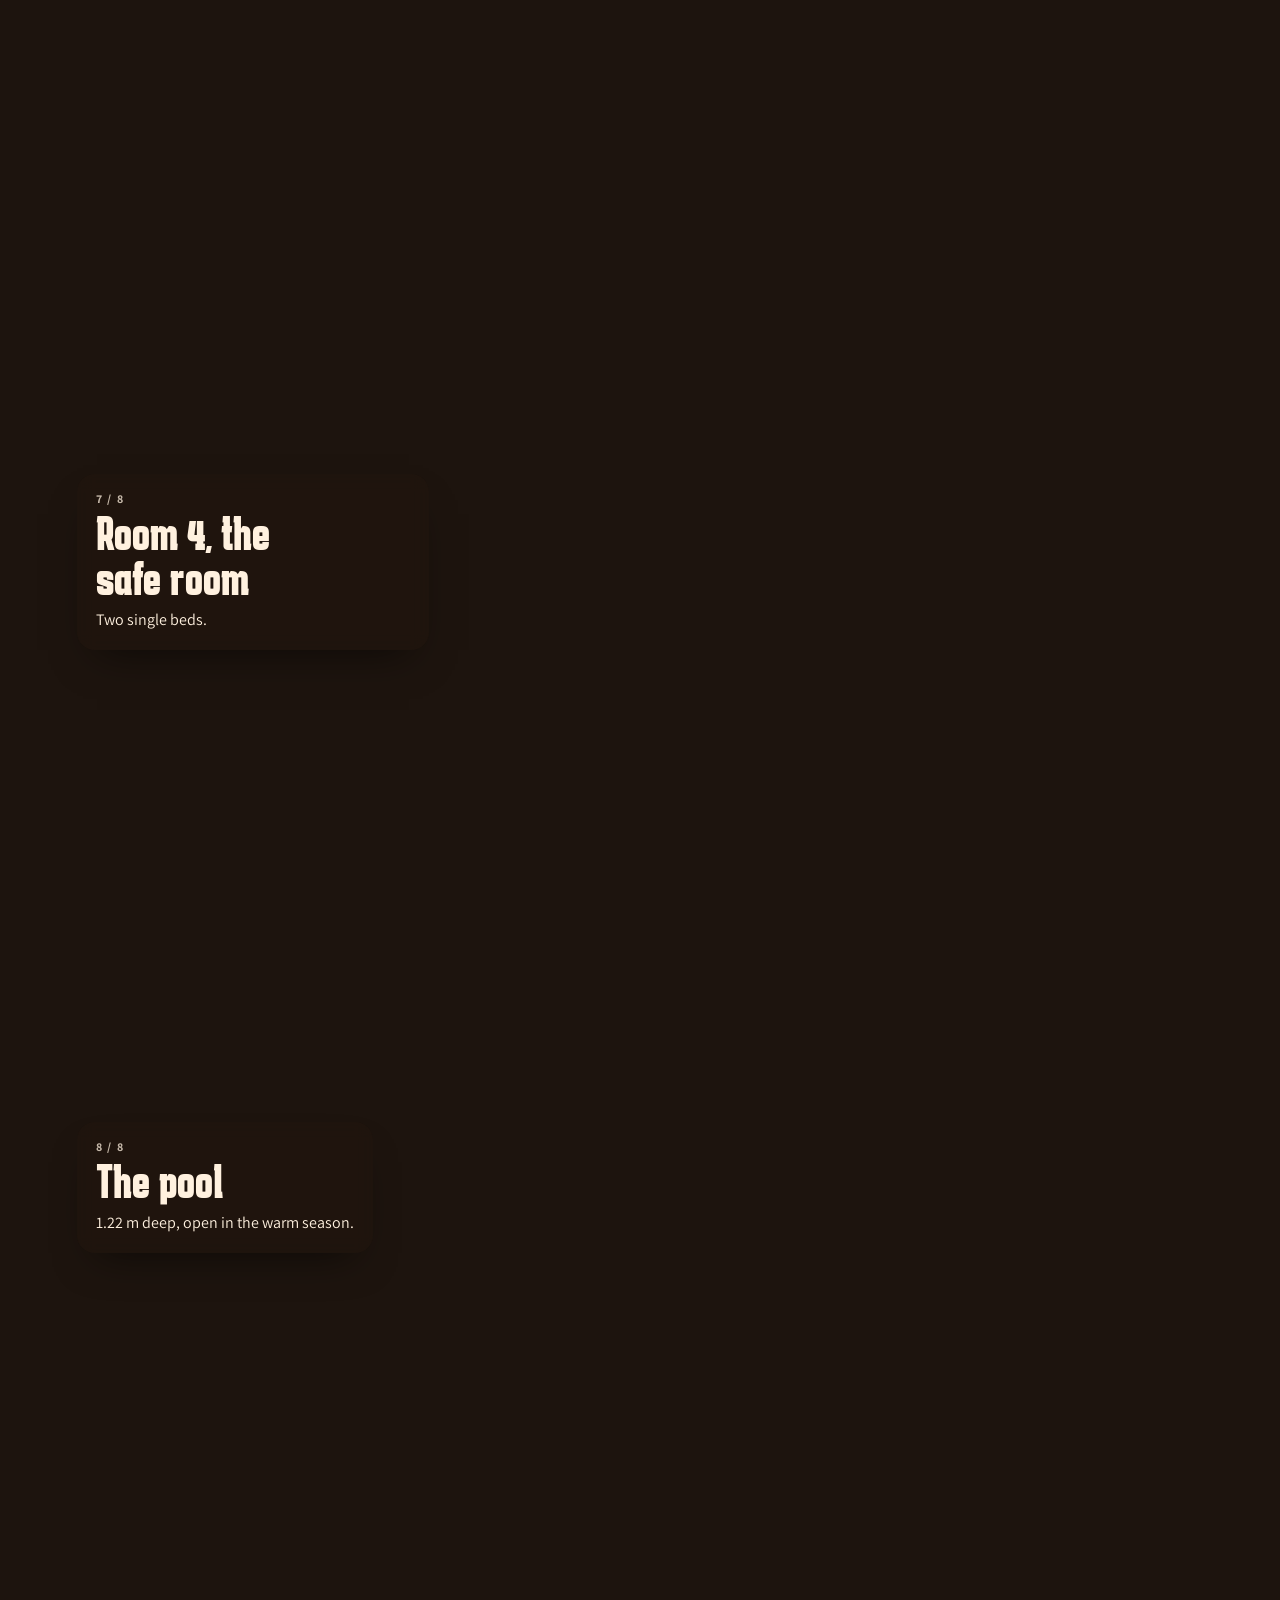
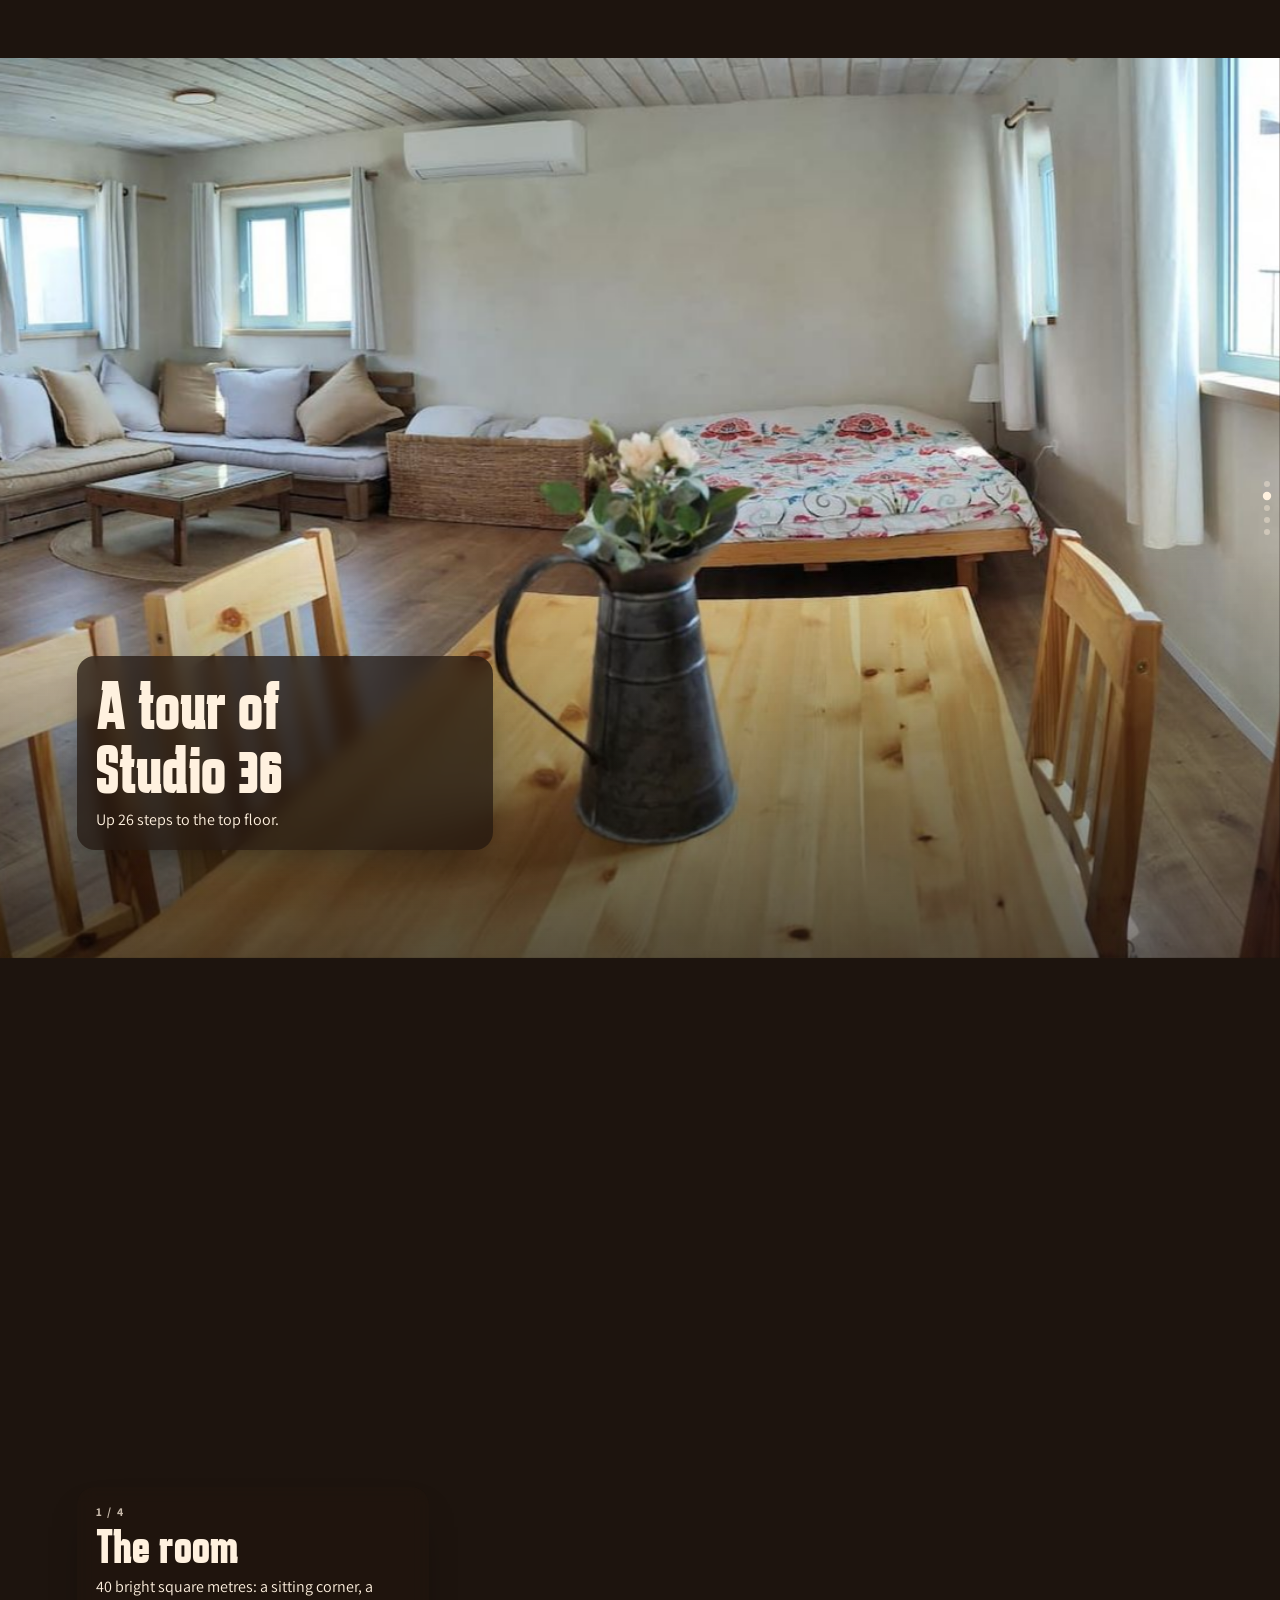
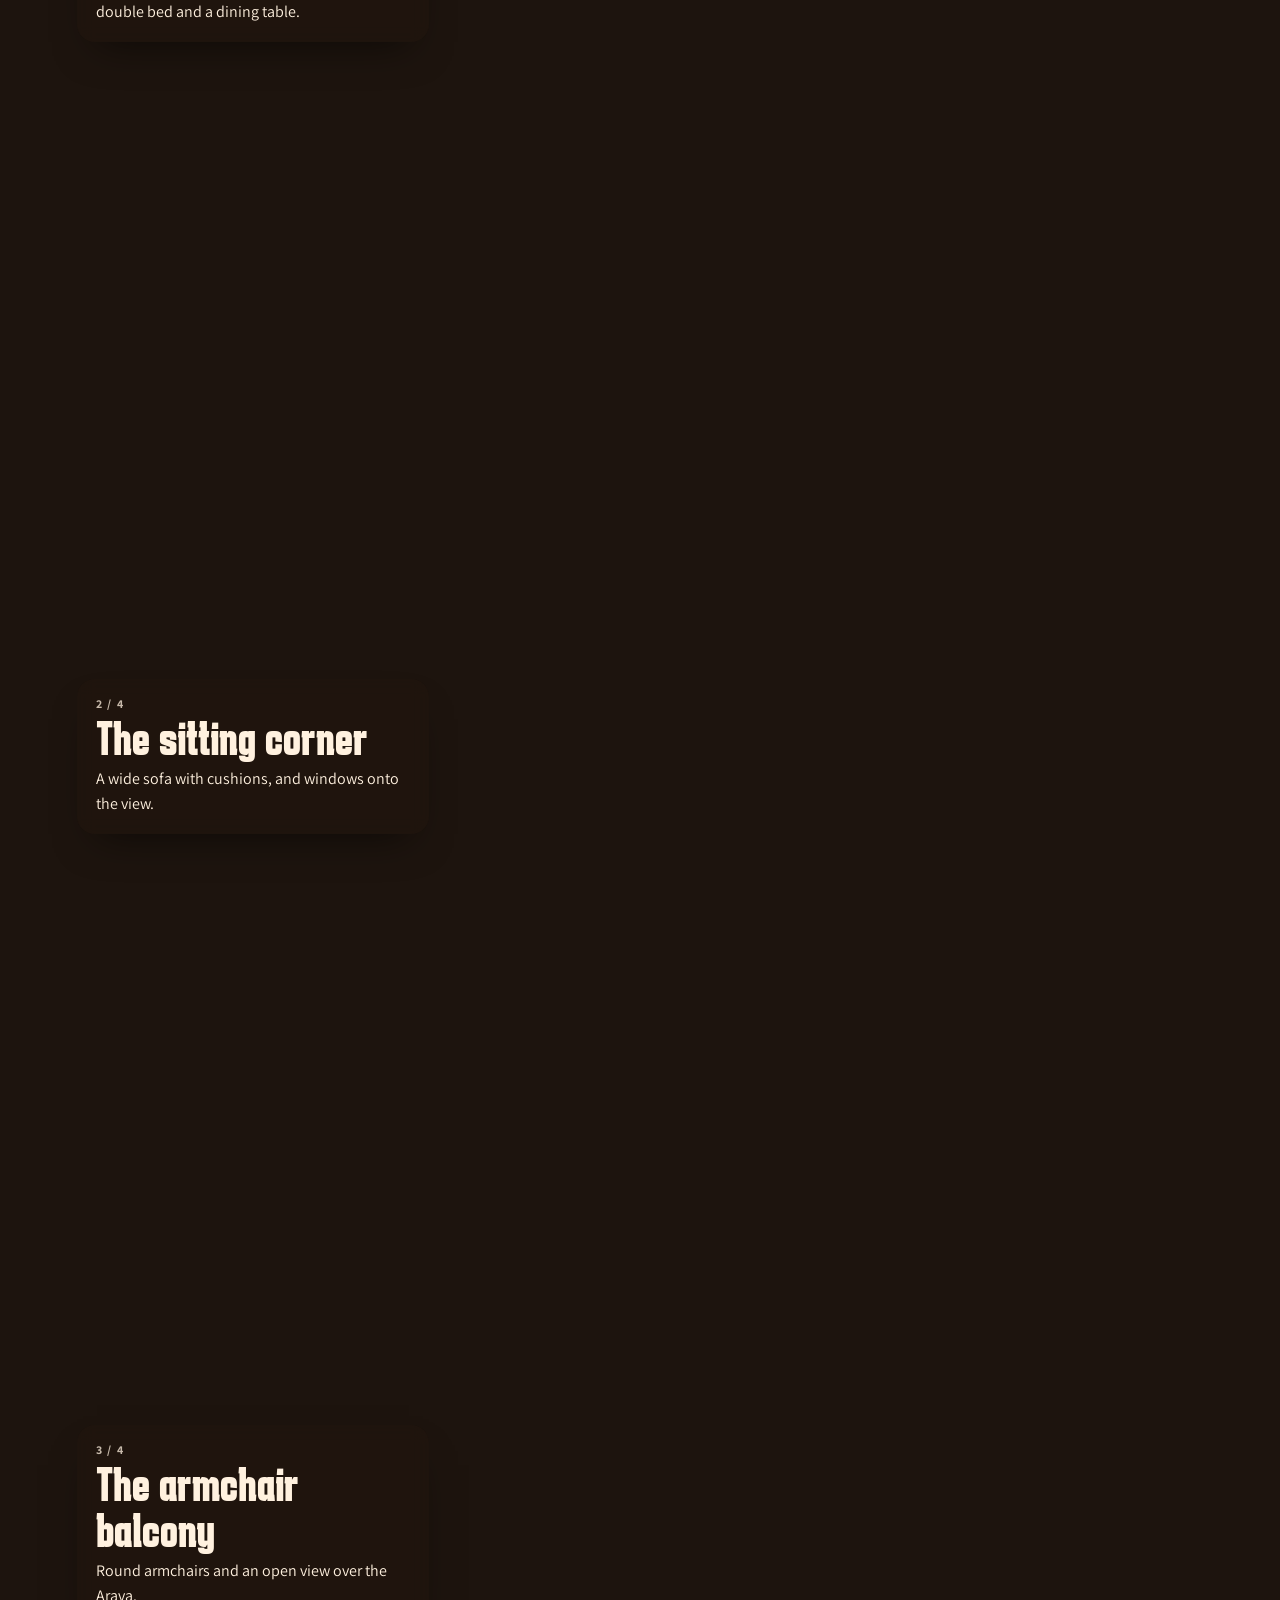
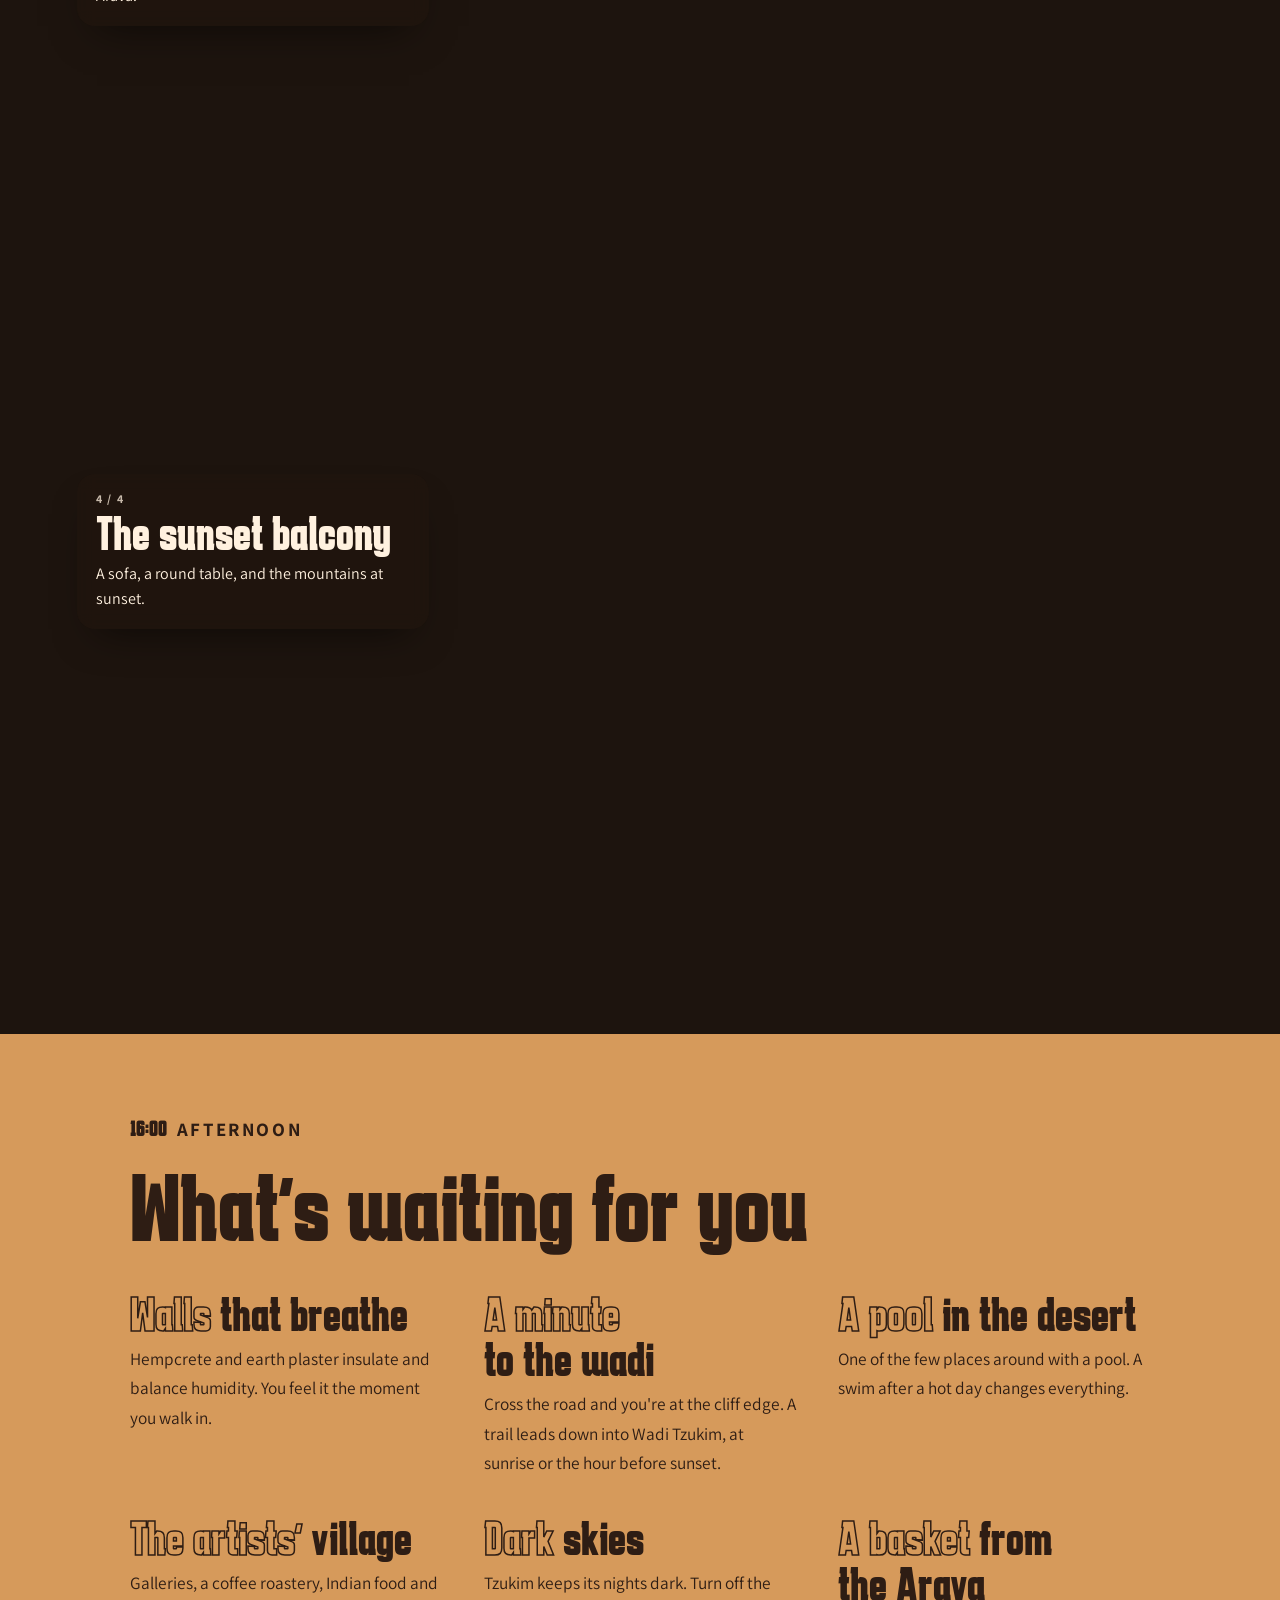
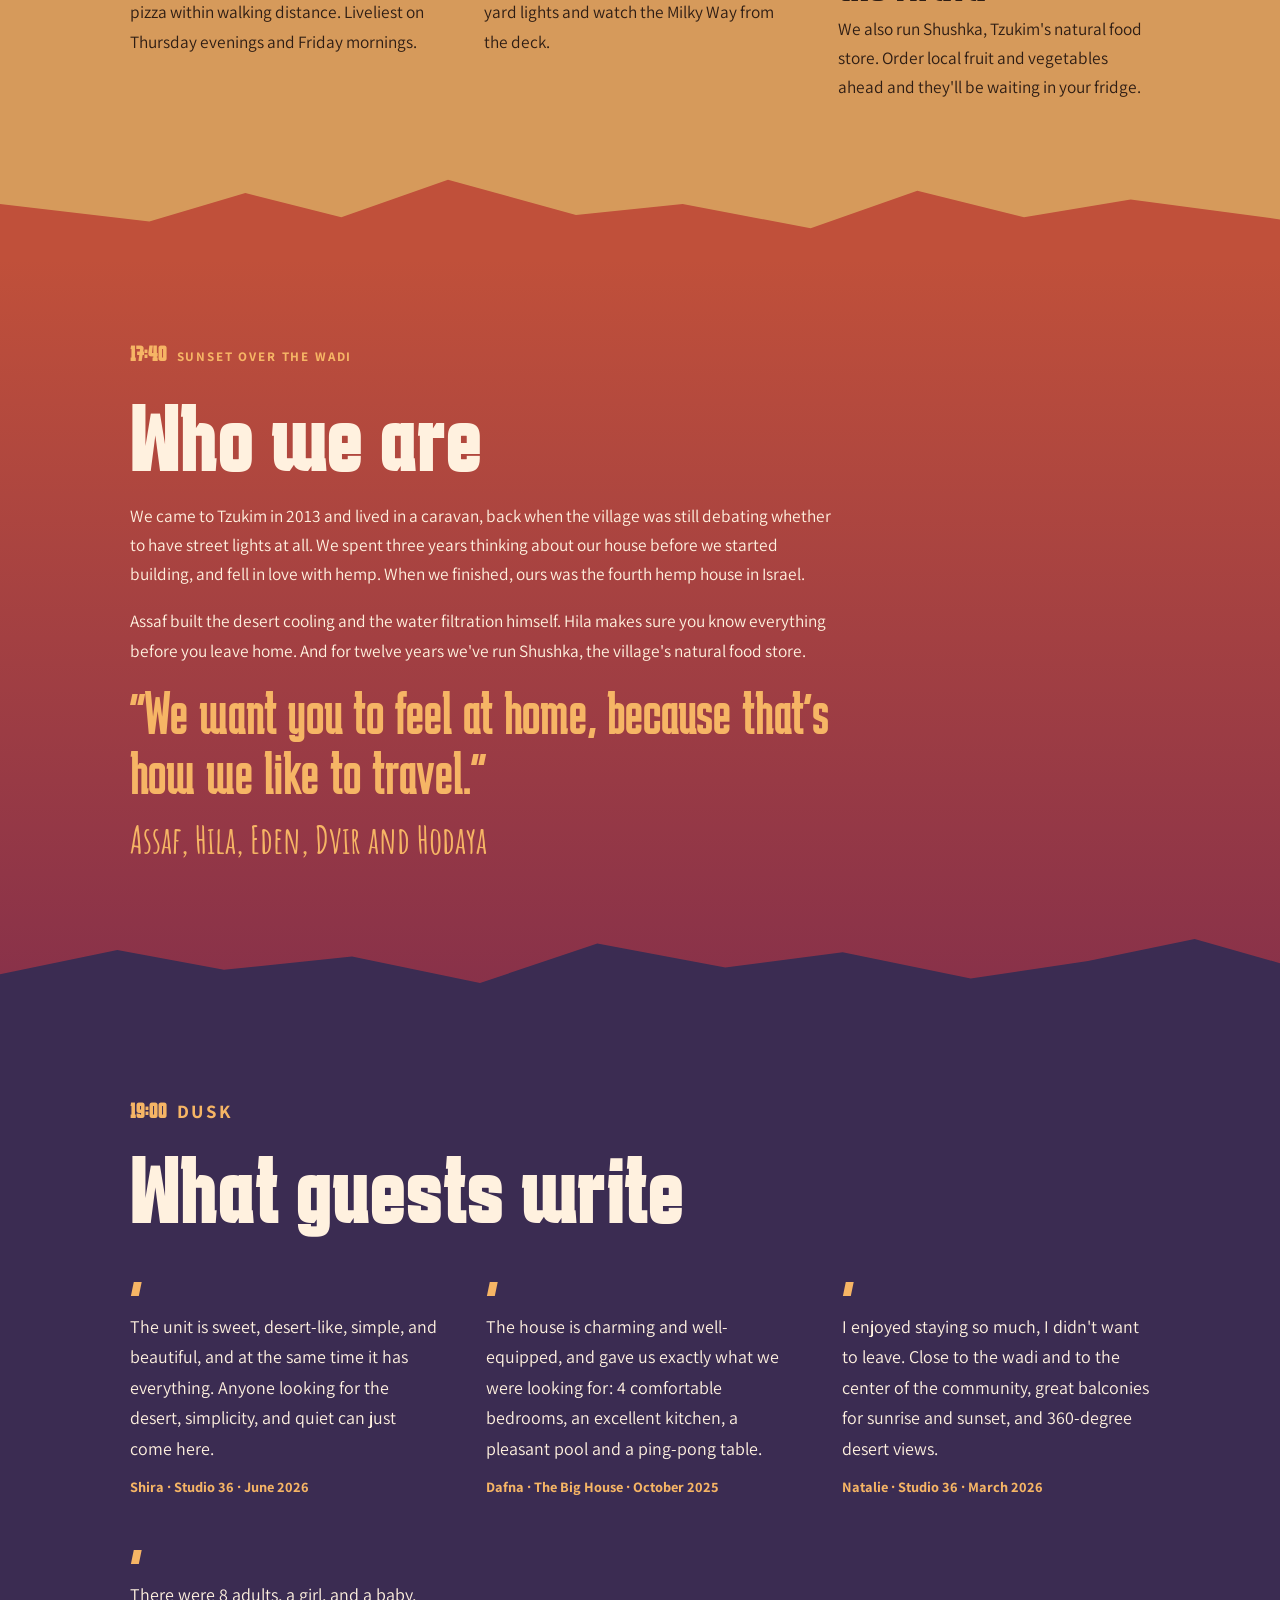
==== commit a5f18c25: "Site: hide the family photo slot until there is a photo; text-only story layout Co-Authored-By: Clau" ====
--- a/en/index.html
+++ b/en/index.html
@@ -190,7 +190,7 @@
         <p class="pull">"We want you to feel at home, because that's how we like to travel."</p>
         <p class="hand">Assaf, Hila, Eden, Dvir and Hodaya</p>
       </div>
-      <div class="arch empty">Family photo<br>hosts.jpg</div>
+      <!-- family photo goes here when ready: <div class="arch"><img src="../assets/images/hosts.jpg" alt="" width="" height=""></div> -->
     </div>
   </div>
   <svg class="ridge" viewBox="0 0 1200 100" preserveAspectRatio="none" aria-hidden="true"><path style="fill:var(--dusk)" d="M0 100 L0 62 L110 40 L210 58 L330 46 L450 70 L560 34 L680 56 L790 42 L910 66 L1020 50 L1120 30 L1200 52 L1200 100Z"/></svg>
--- a/assets/site.css
+++ b/assets/site.css
@@ -126,6 +126,7 @@
 .pull{font-family:var(--display);font-size:clamp(2.4rem,6vw,3.8rem);line-height:1;color:var(--glow)}
 .story .hand{color:var(--glow);font-size:2.3rem}
 .story .arch{width:100%;max-width:24rem;justify-self:center}
+.story:not(:has(.arch)){grid-template-columns:minmax(0,44rem)}
 @media (max-width:760px){.story,.hero{grid-template-columns:1fr}.hero .arch{max-width:20rem}}
 
 /* ---------- DUSK / reviews ---------- */
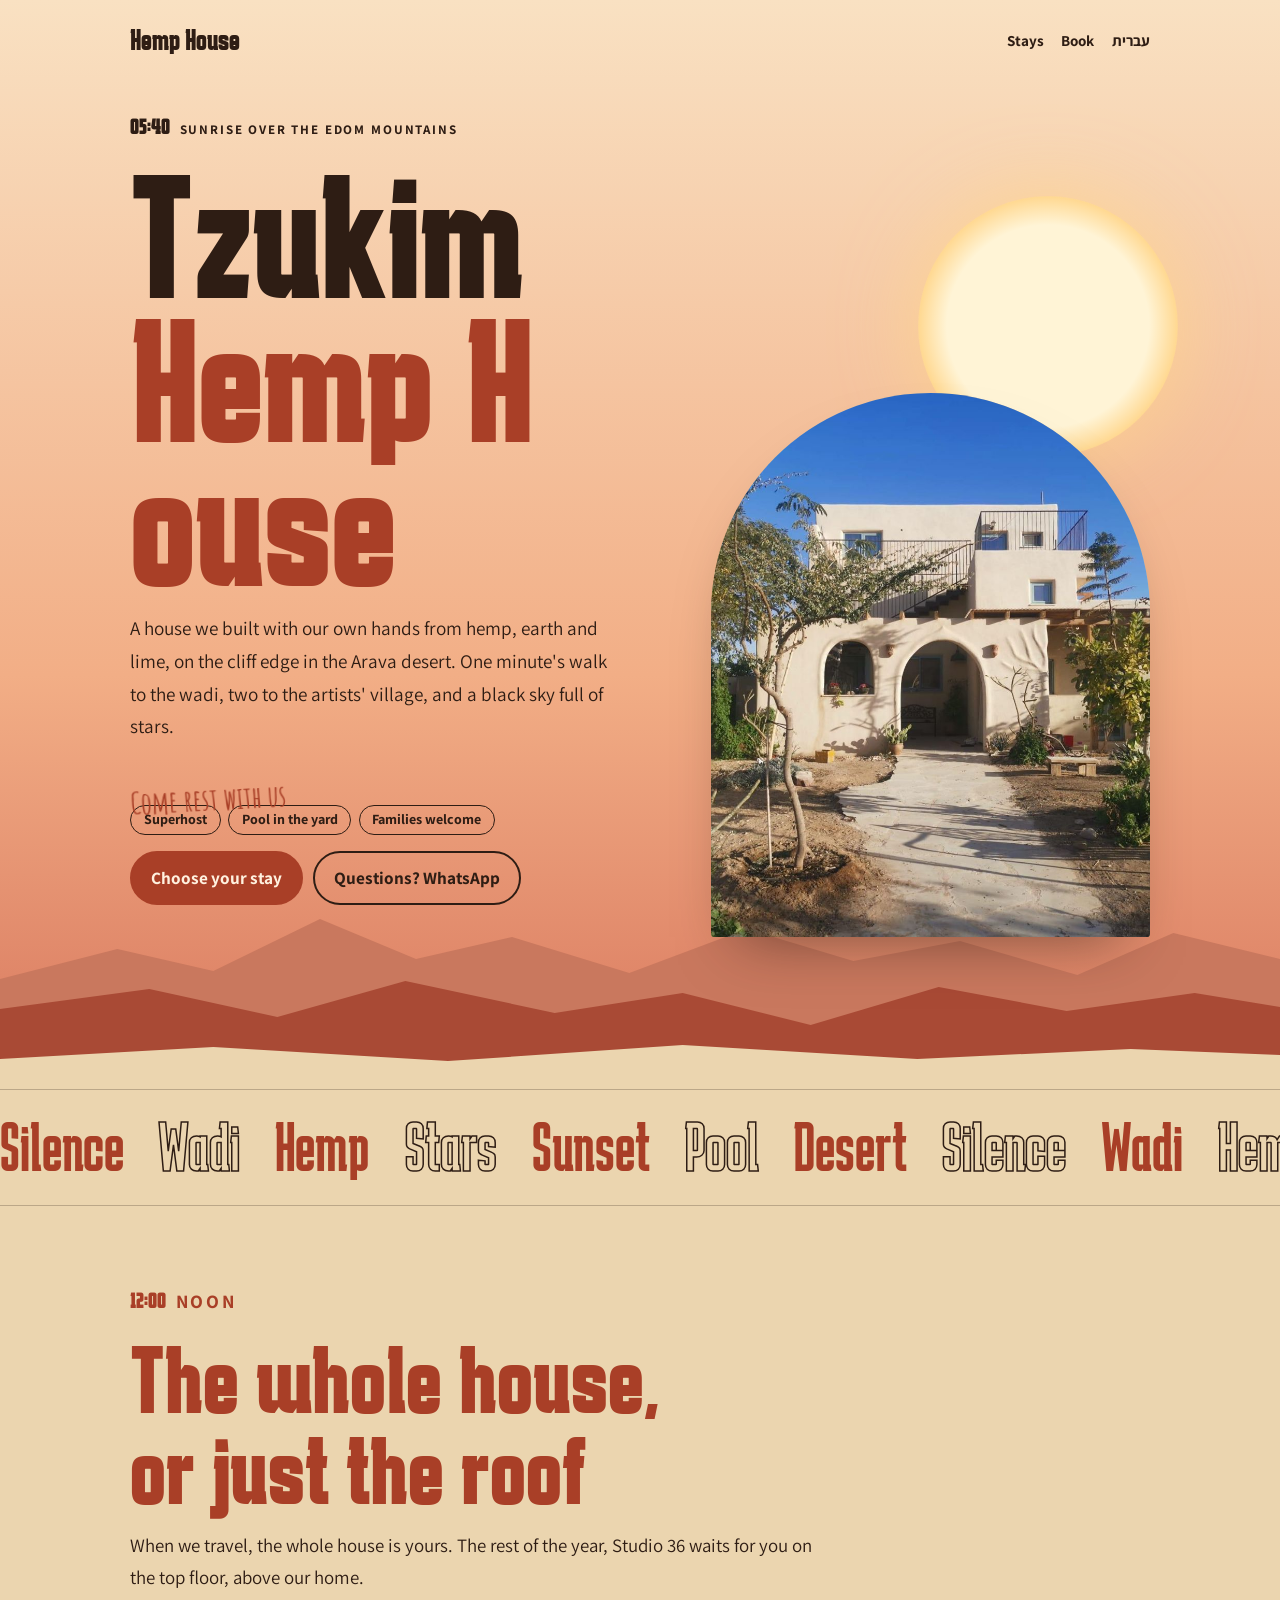
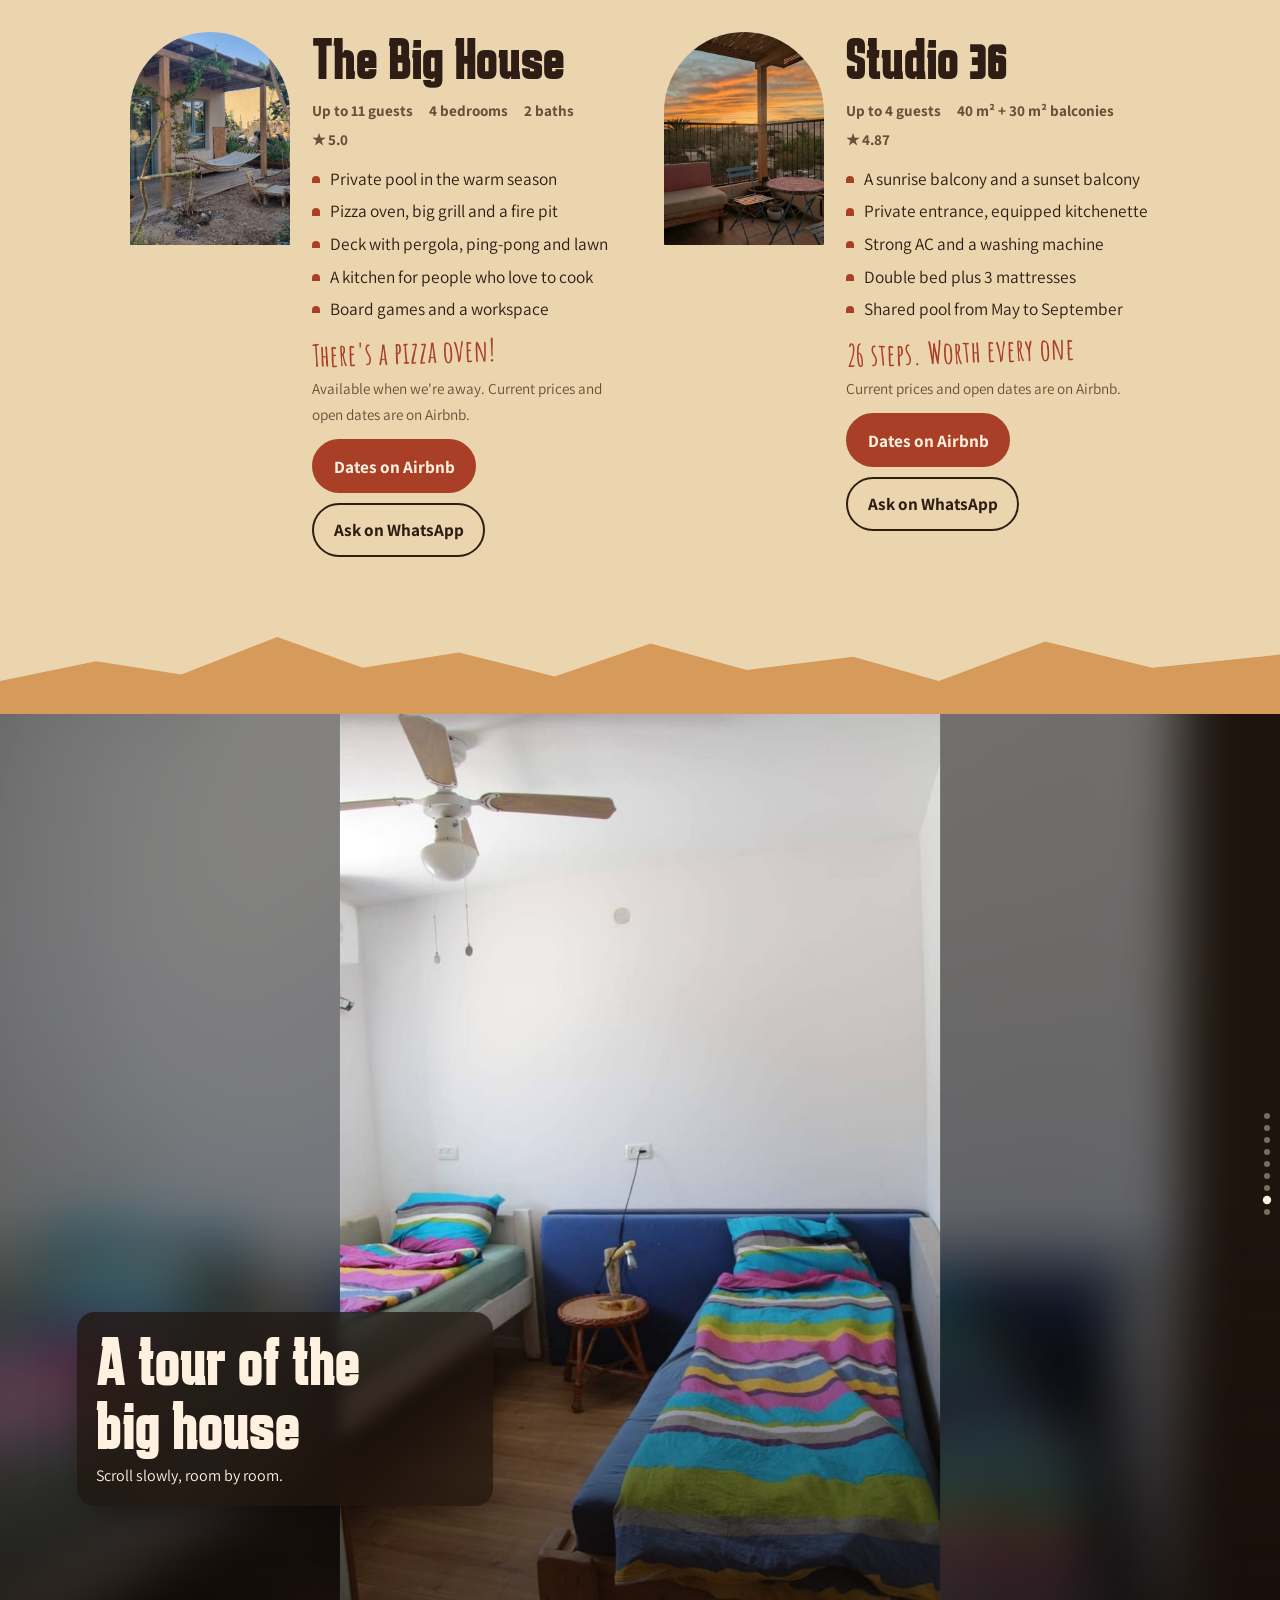
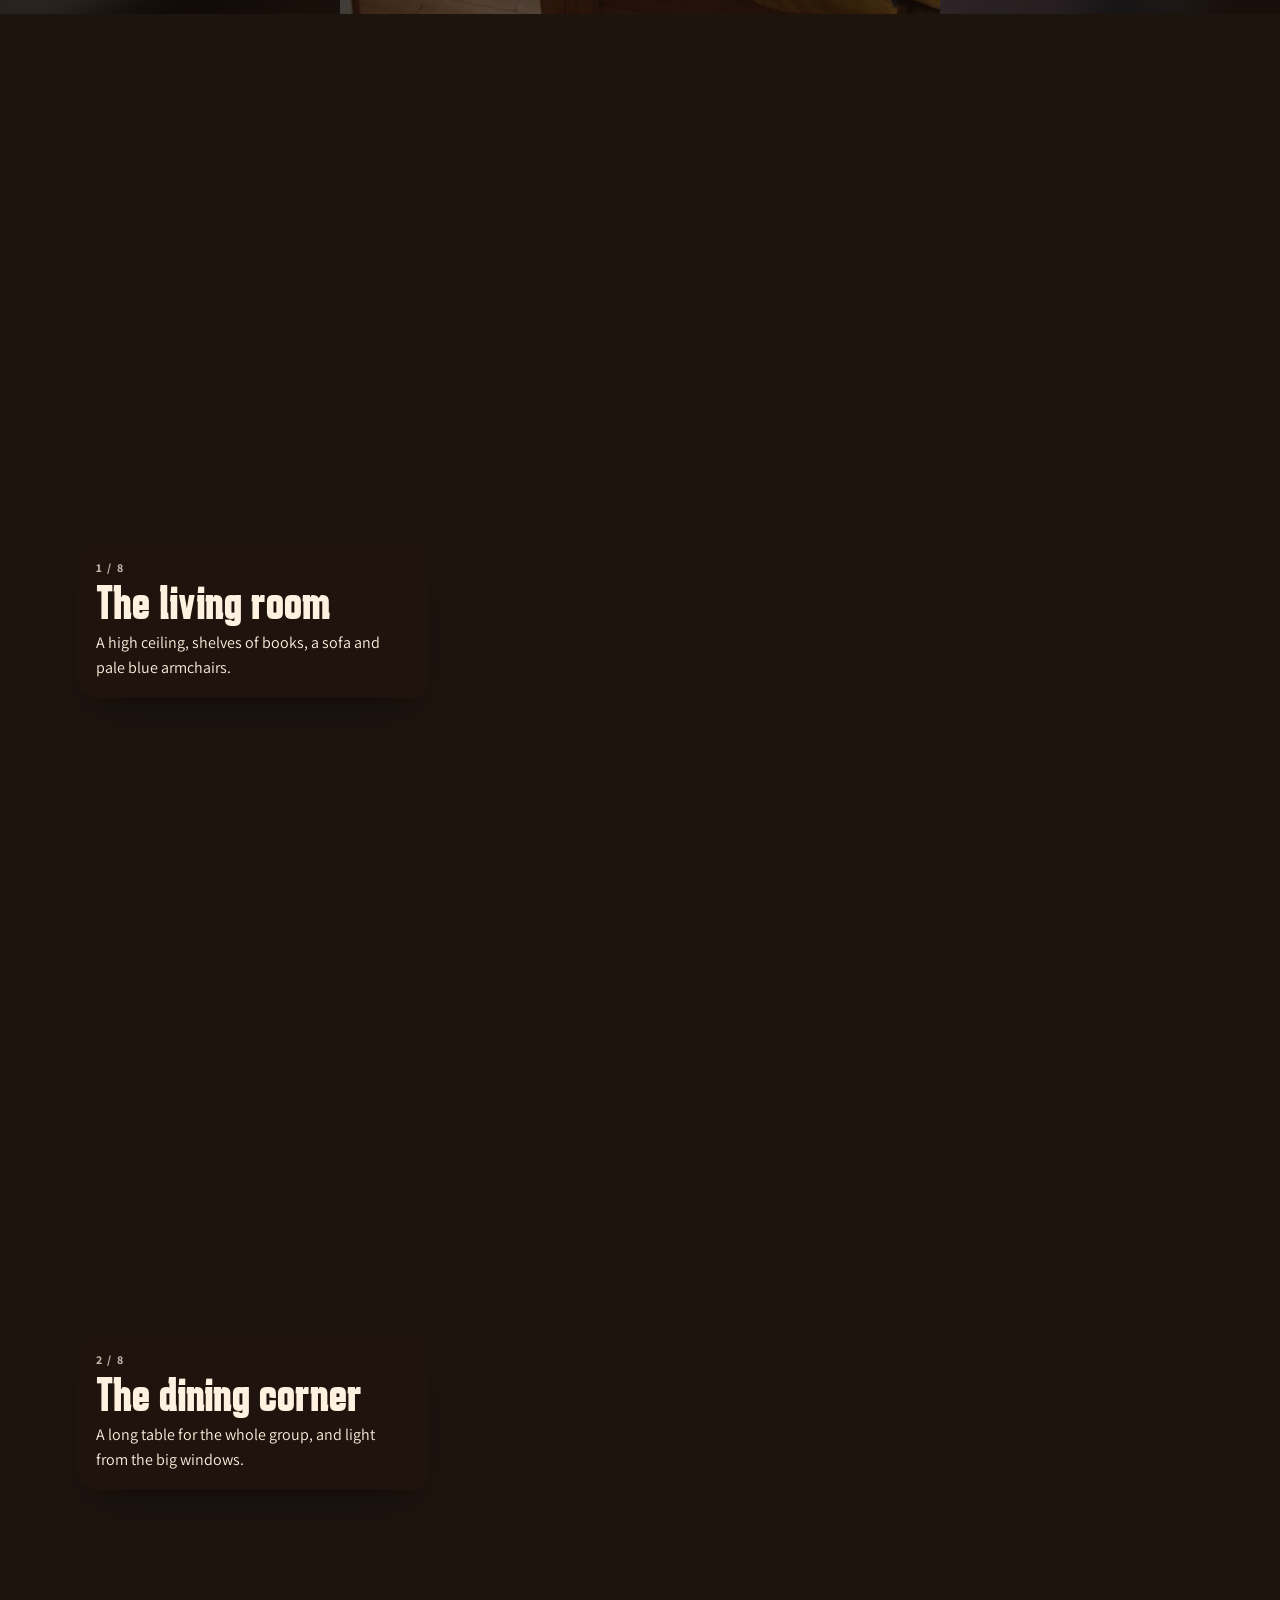
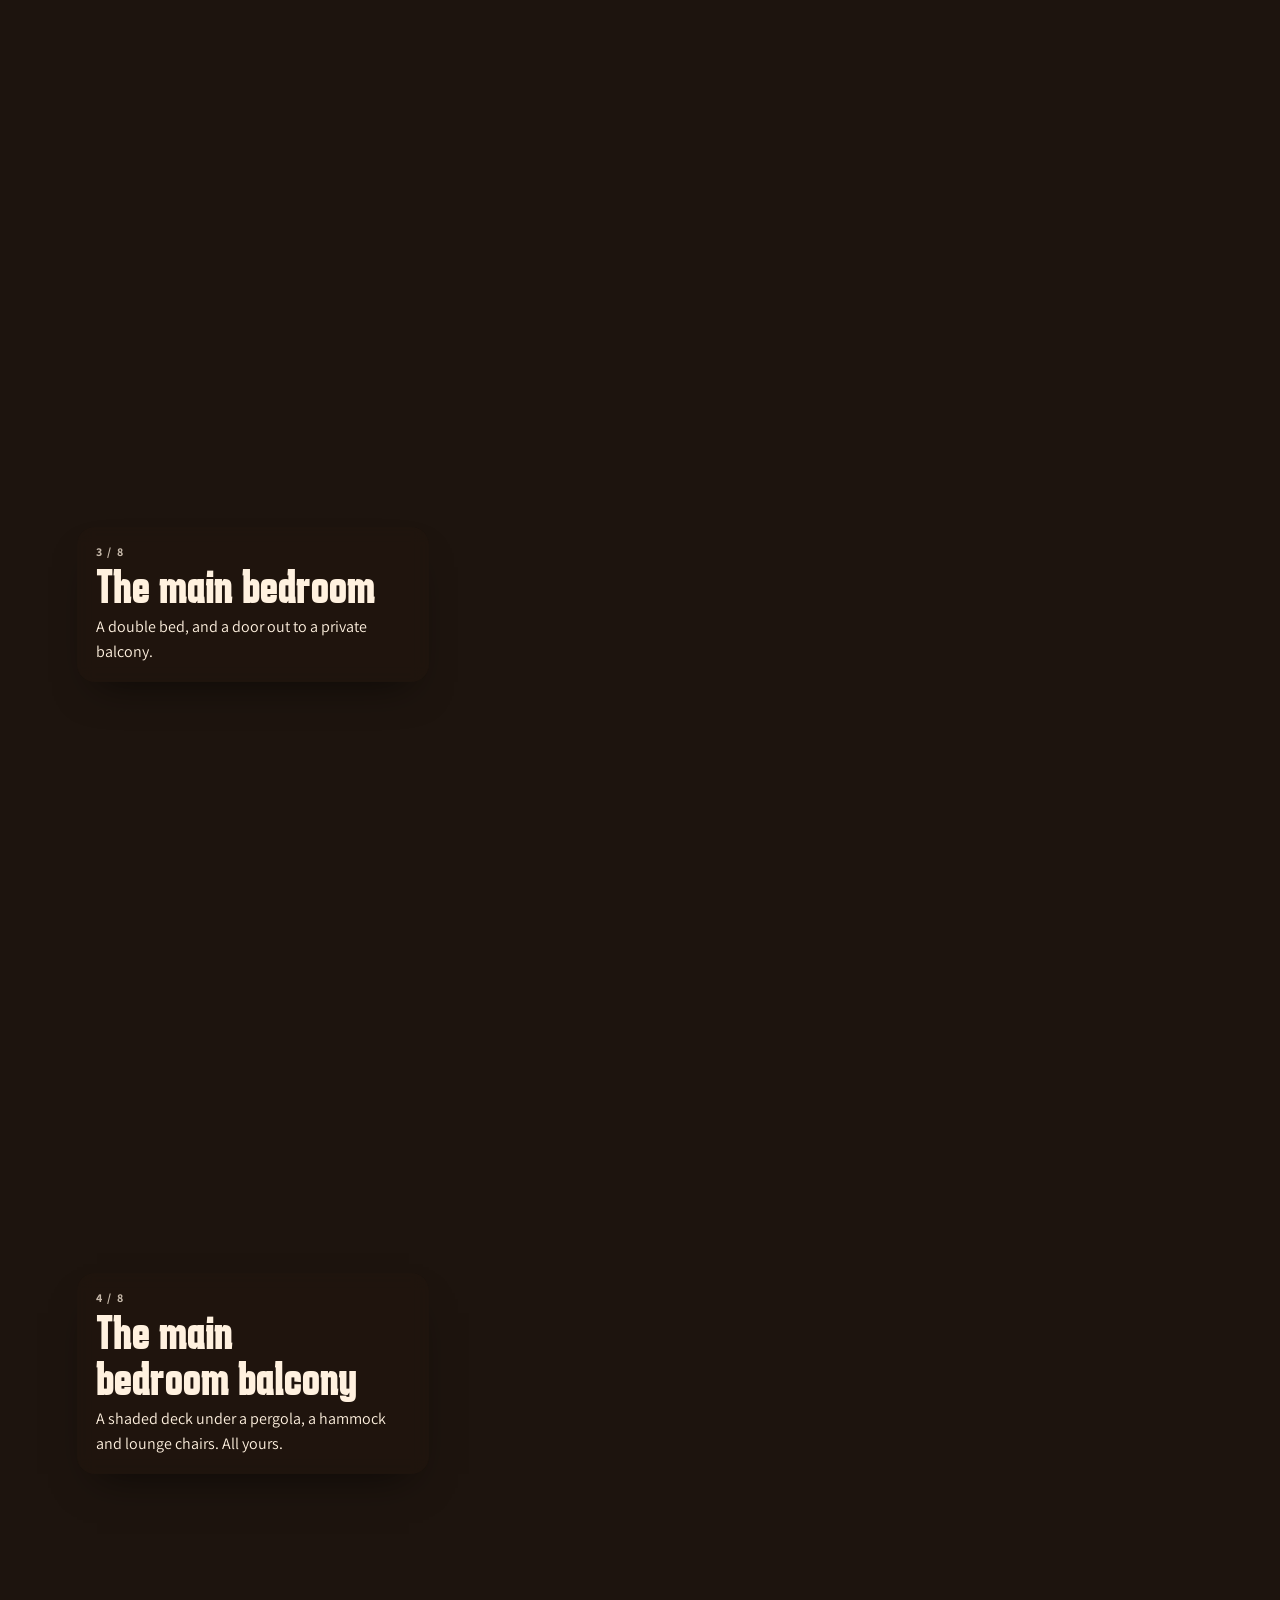
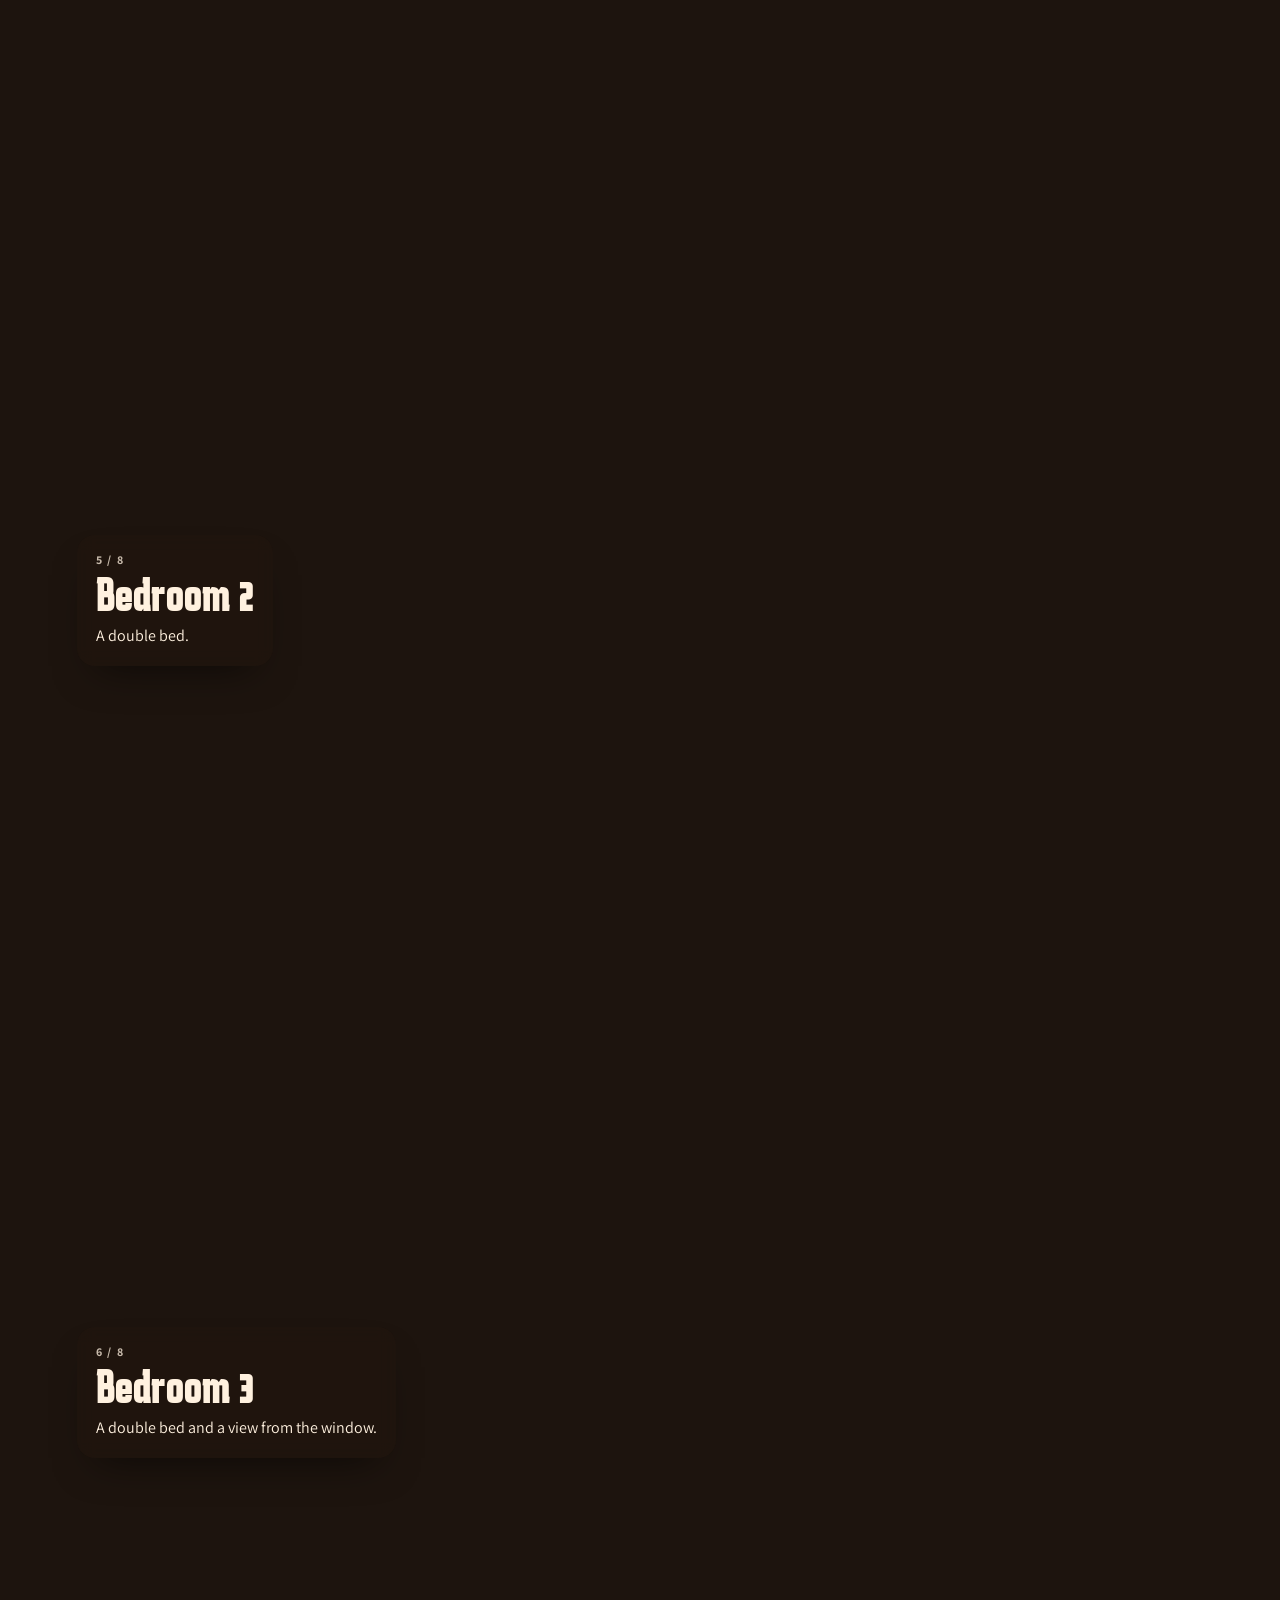
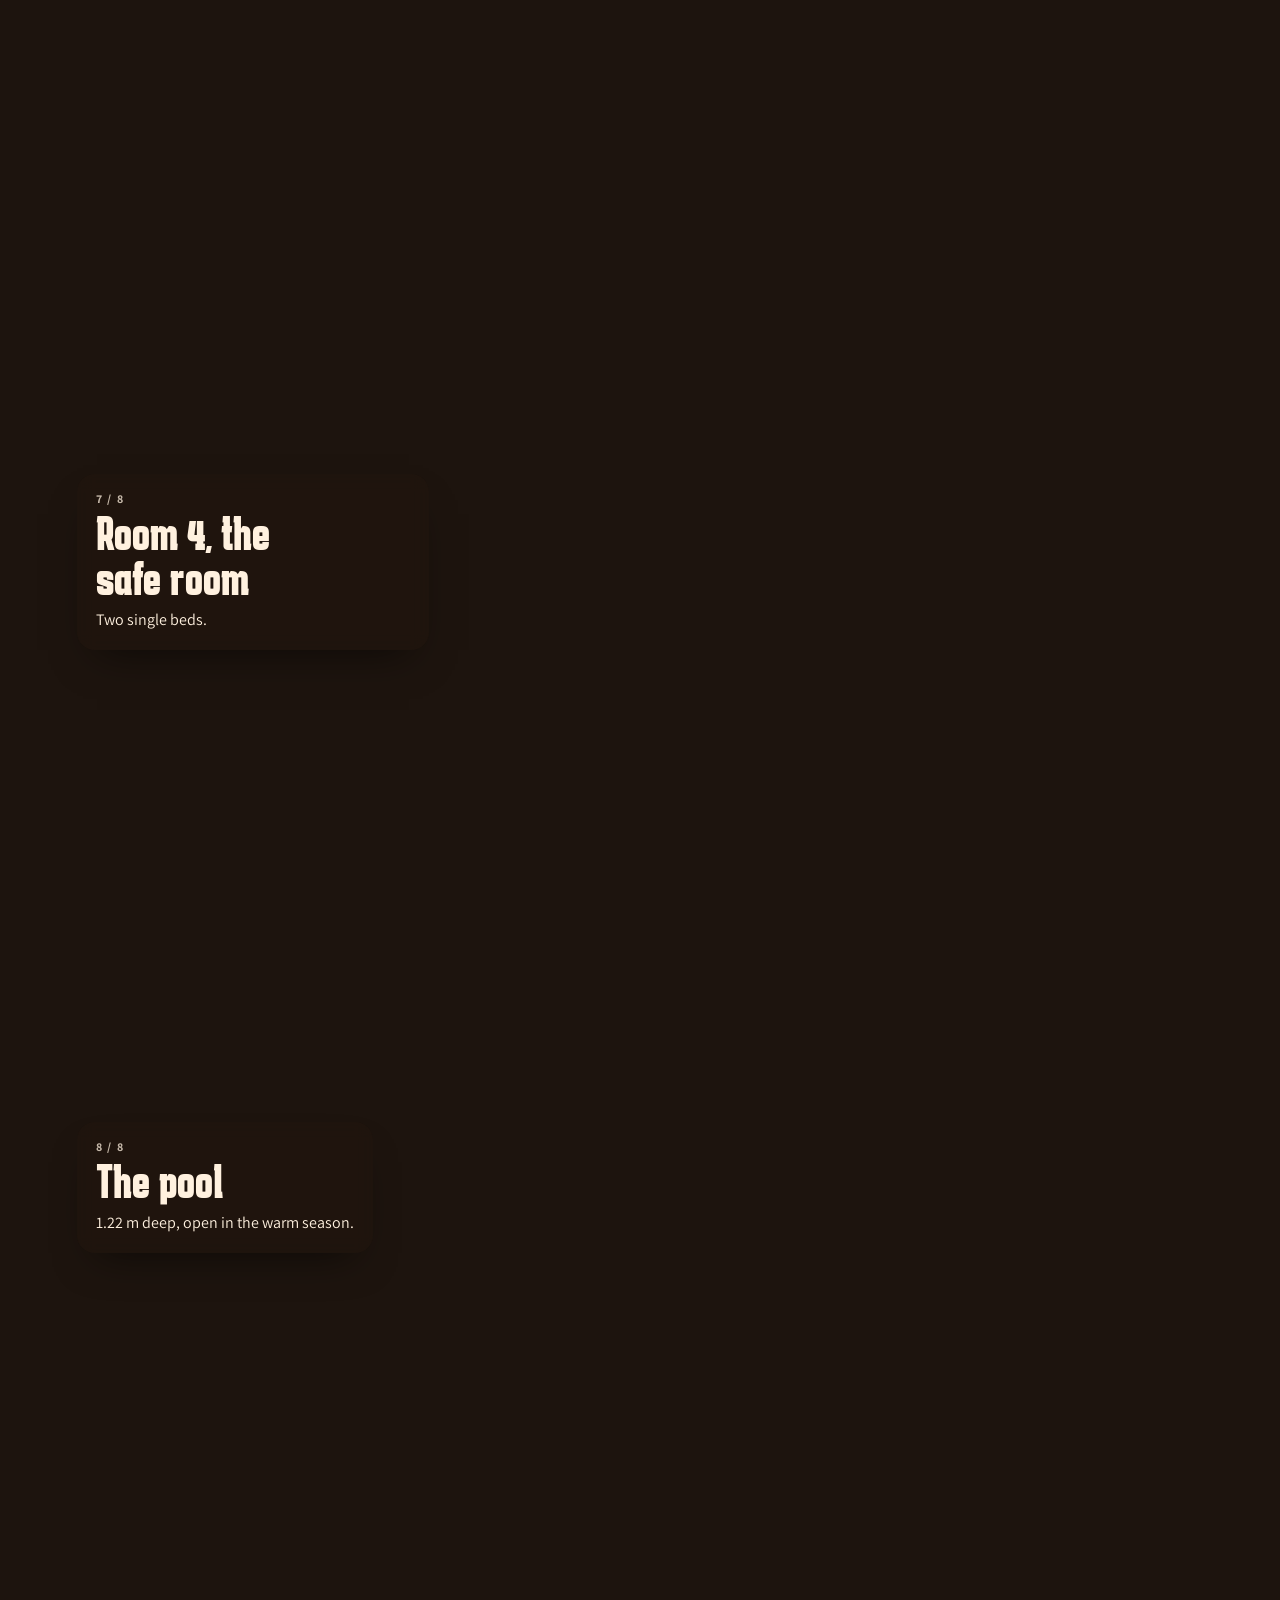
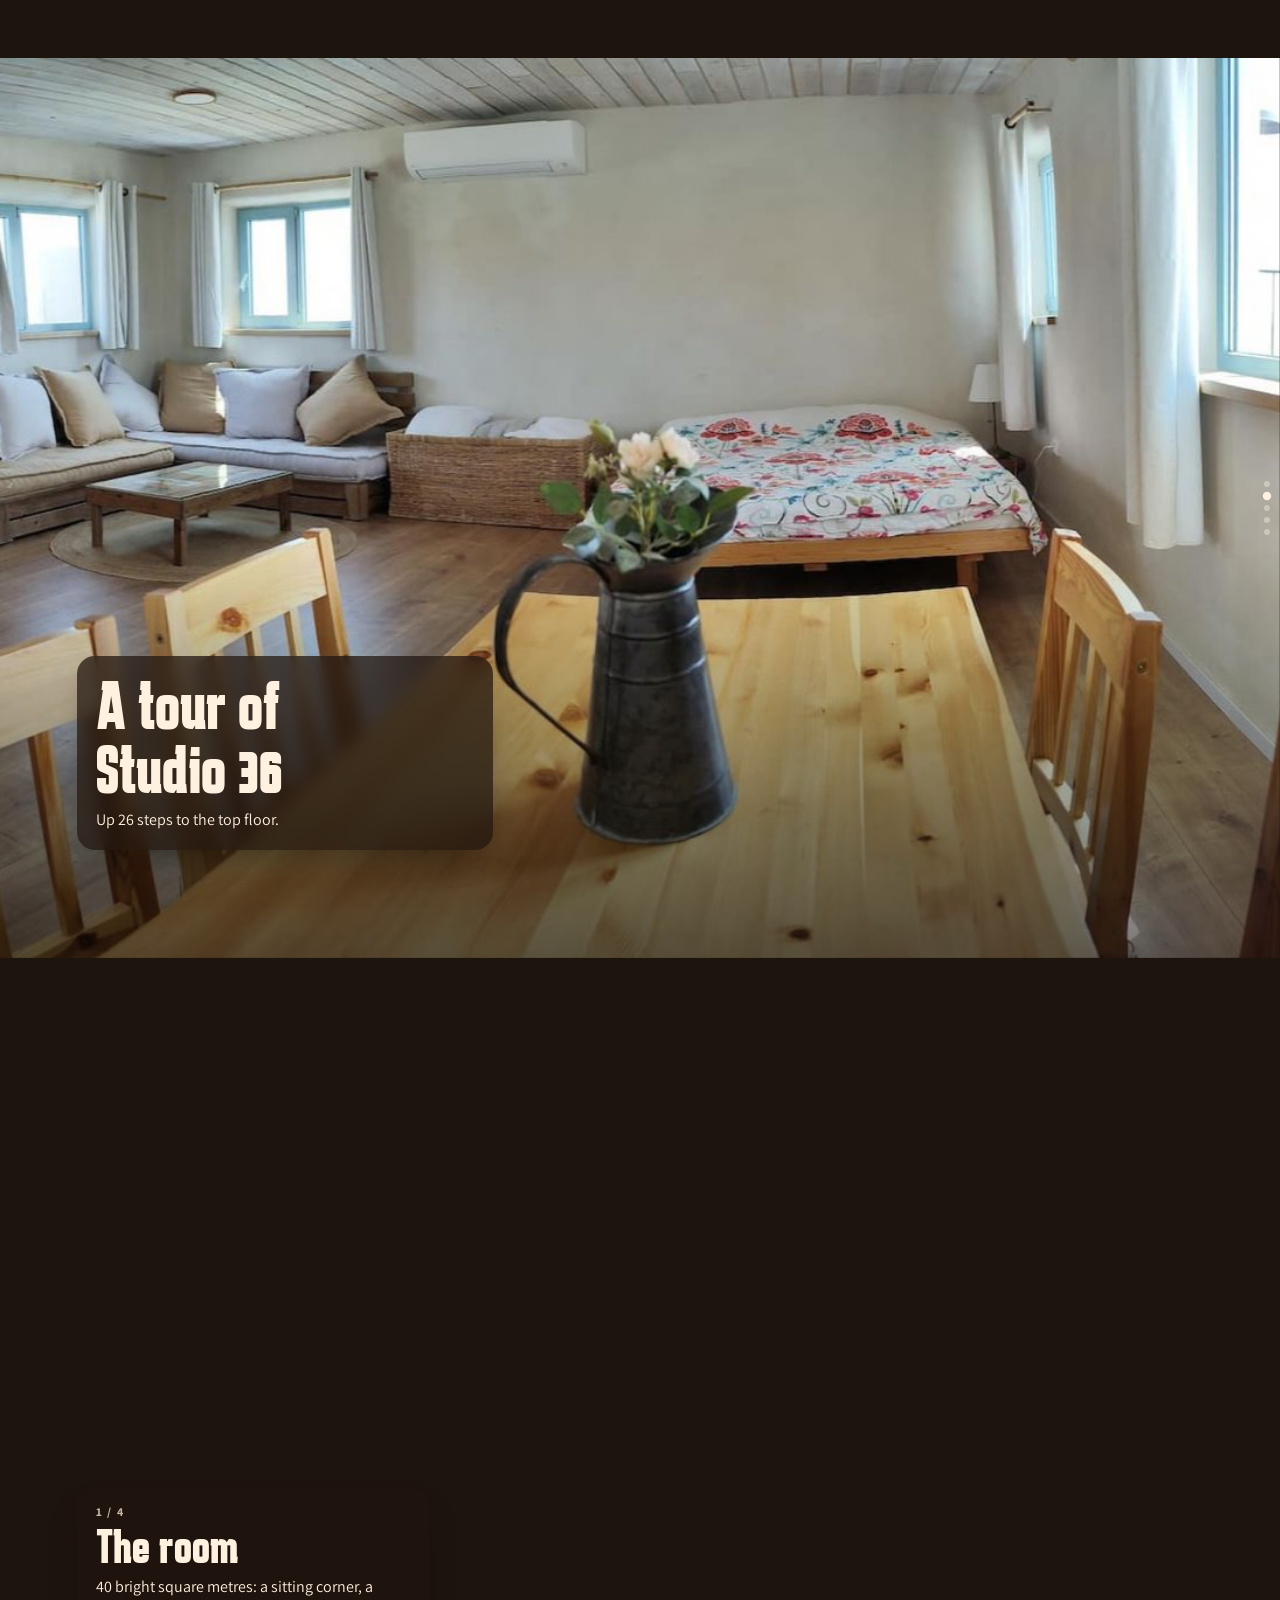
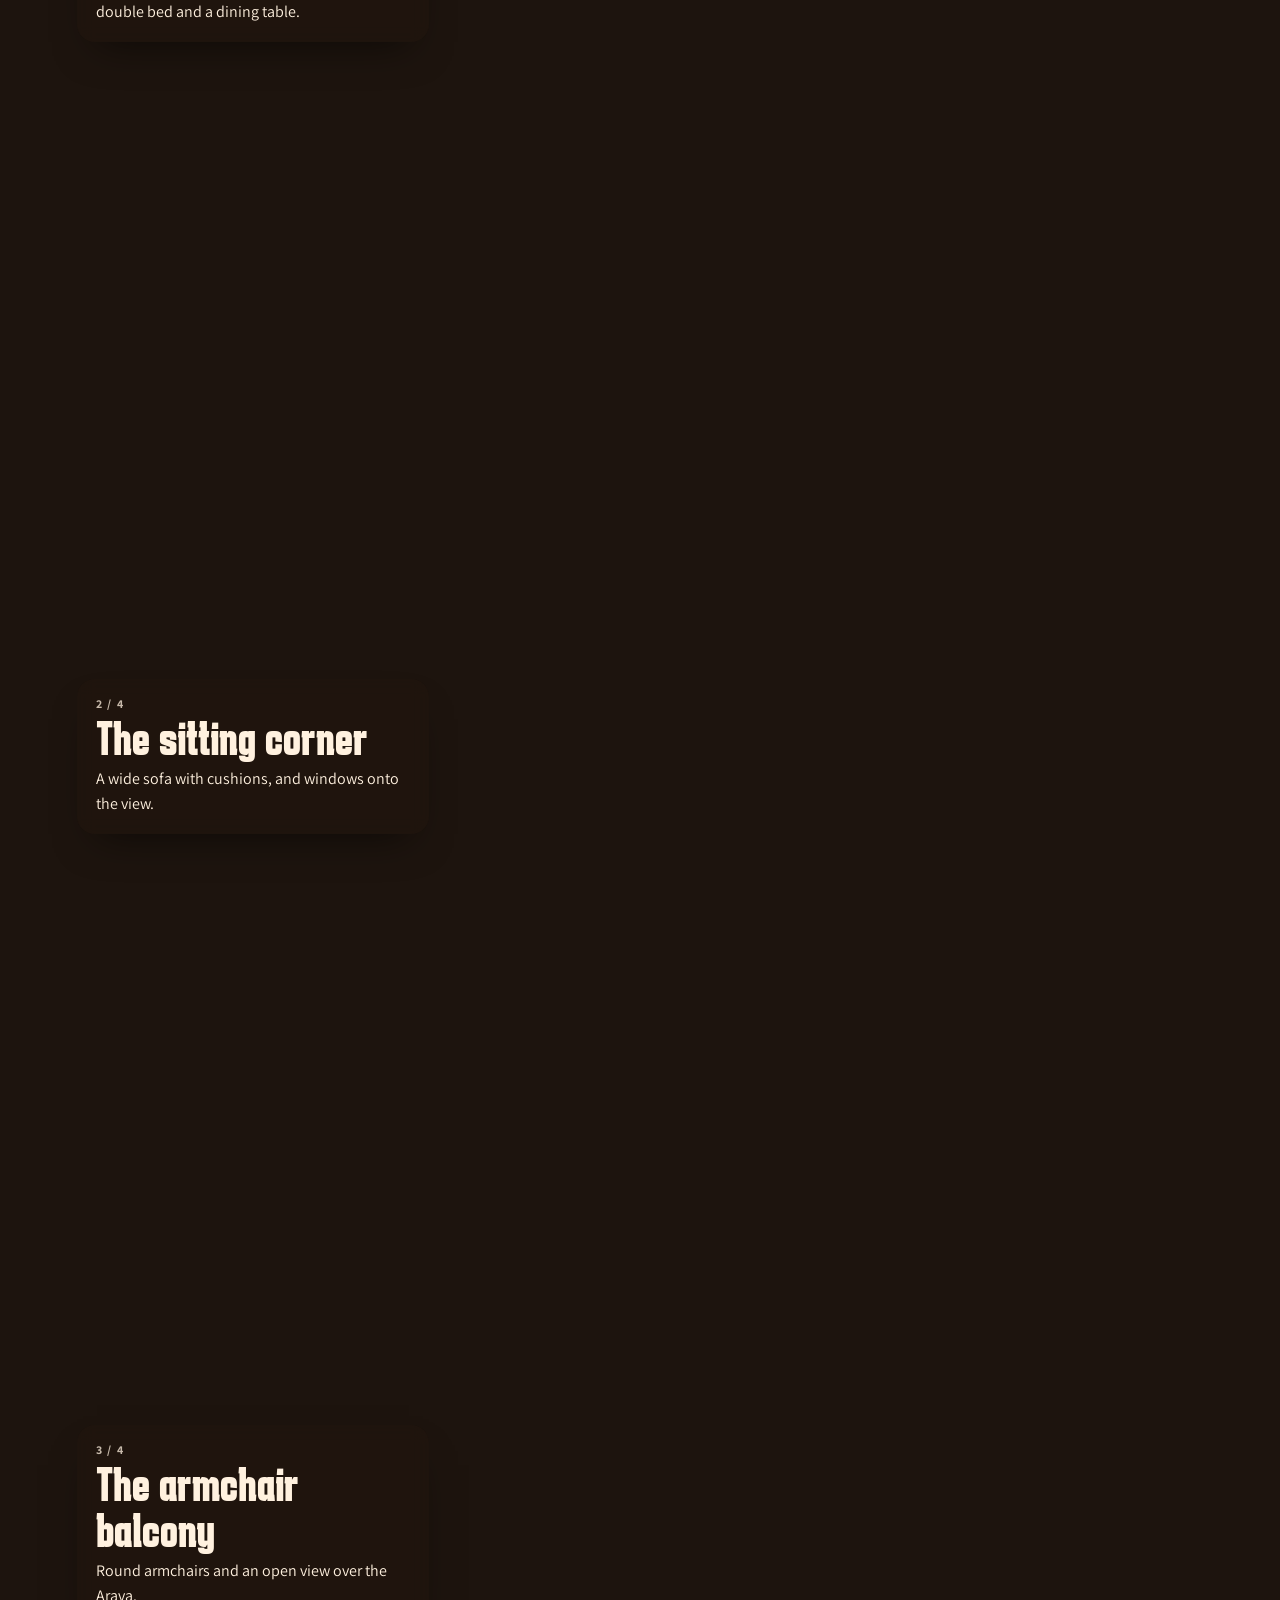
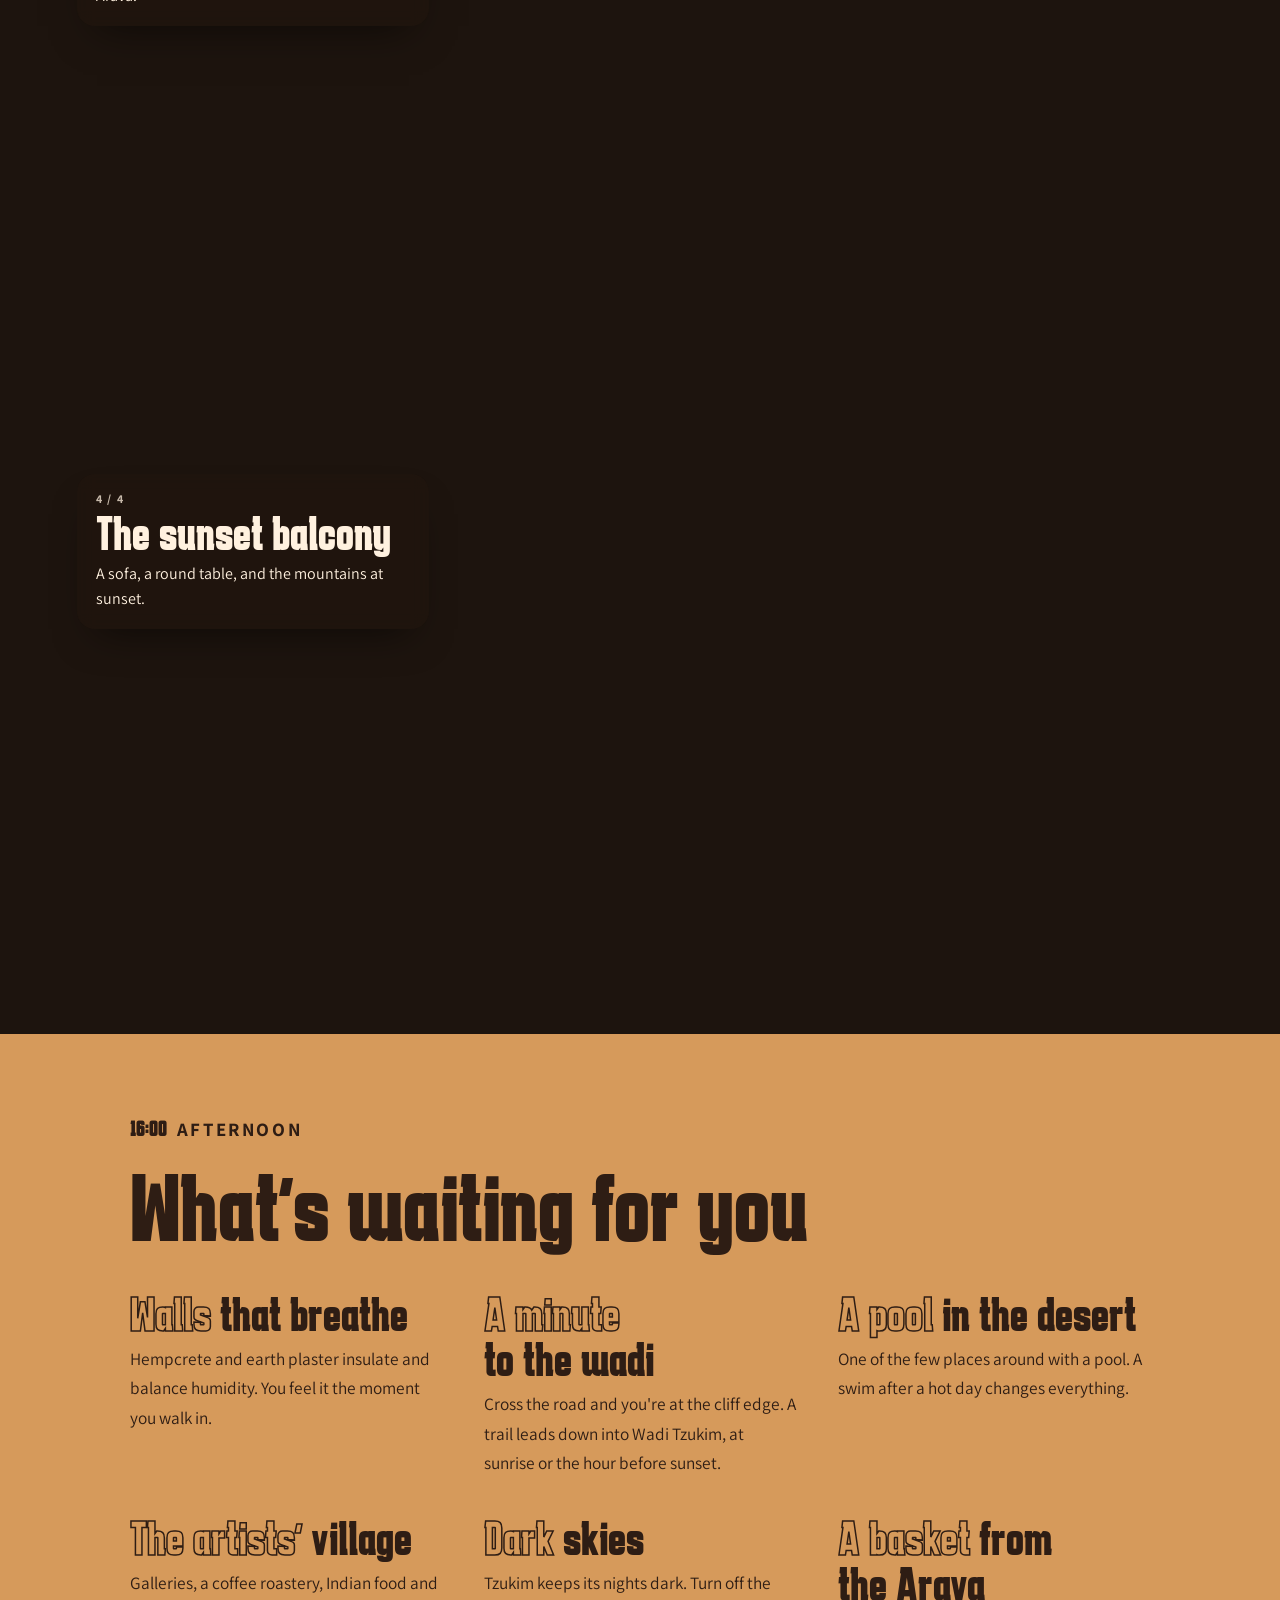
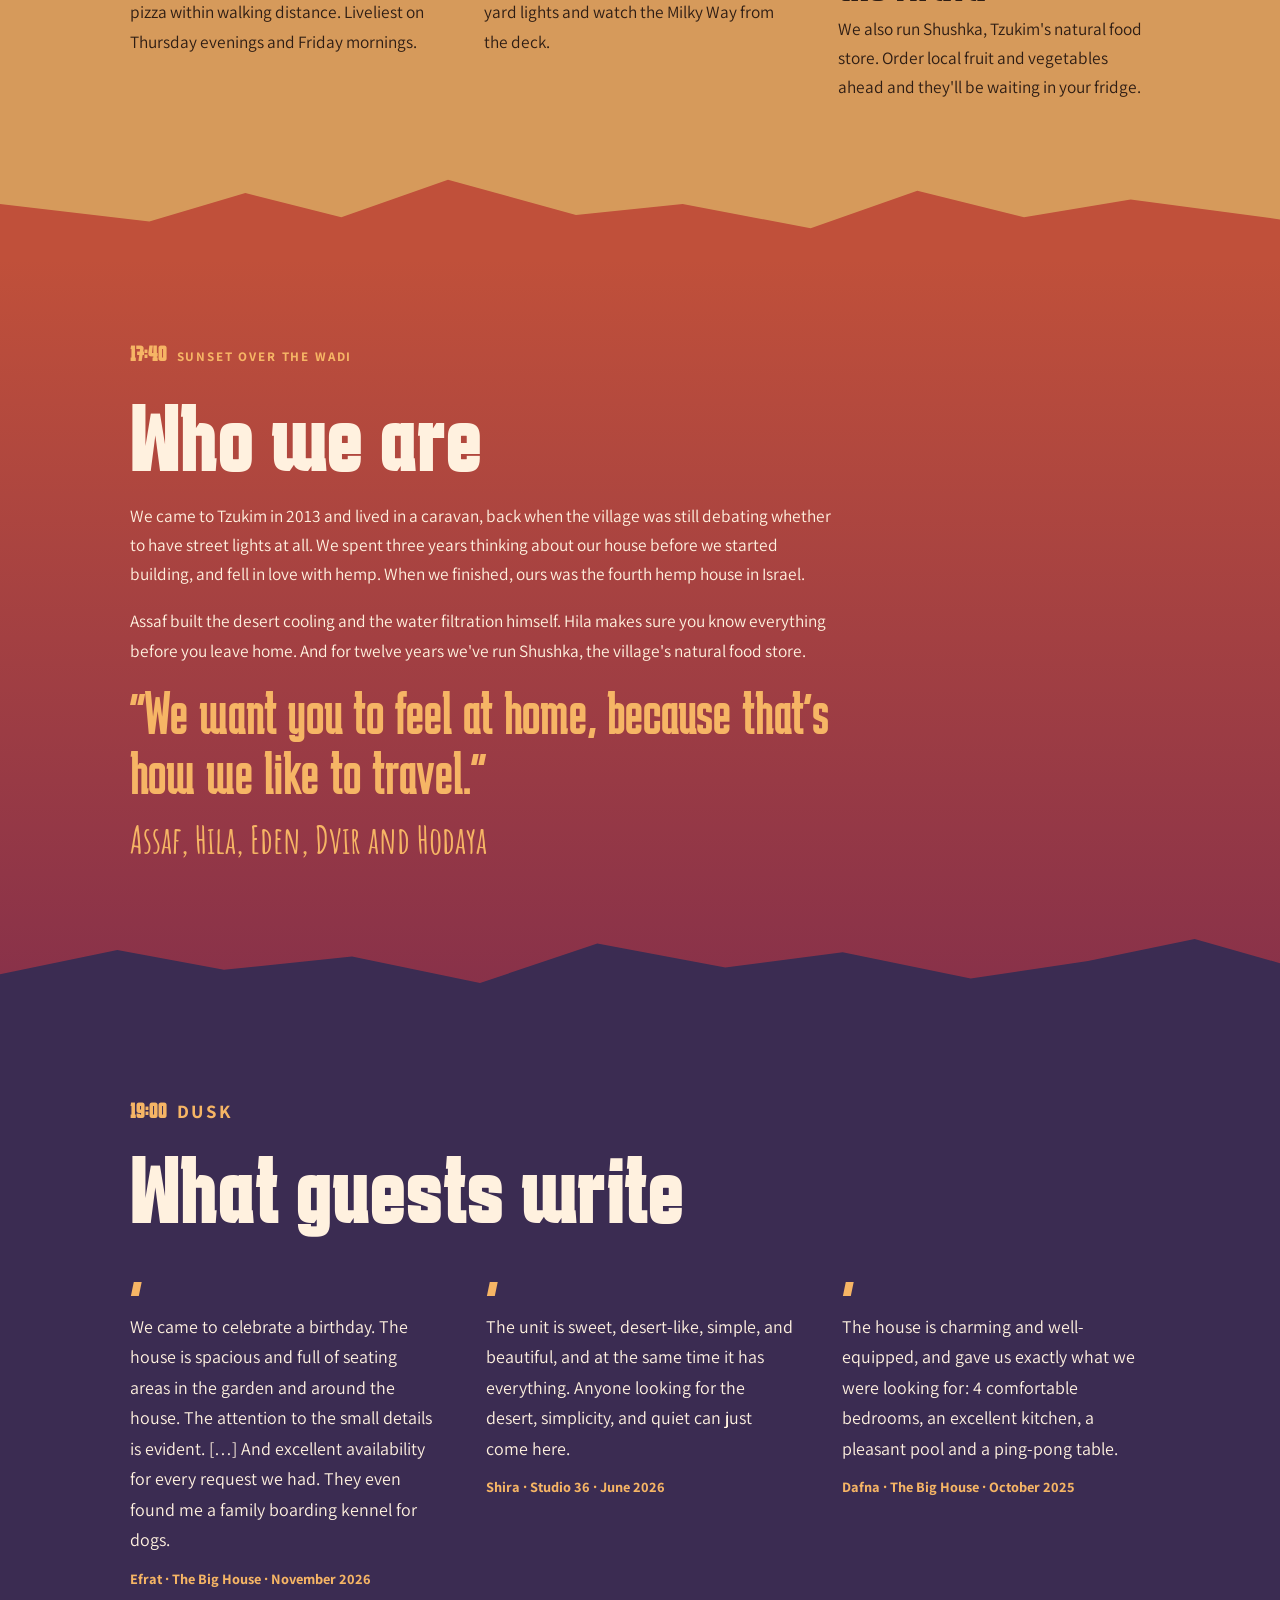
==== commit 1bcbf254: "Site: add Efrat's review Co-Authored-By: Claude Opus 5.5 <noreply@anthropic.com> Claude-Session: htt" ====
--- a/en/index.html
+++ b/en/index.html
@@ -203,6 +203,7 @@
       <h2 class="reveal">What guests write</h2>
     </div>
     <div class="reviews">
+      <blockquote><p>We came to celebrate a birthday. The house is spacious and full of seating areas in the garden and around the house. The attention to the small details is evident. […] And excellent availability for every request we had. They even found me a family boarding kennel for dogs.</p><cite>Efrat · The Big House · November 2026</cite></blockquote>
       <blockquote><p>The unit is sweet, desert-like, simple, and beautiful, and at the same time it has everything. Anyone looking for the desert, simplicity, and quiet can just come here.</p><cite>Shira · Studio 36 · June 2026</cite></blockquote>
       <blockquote><p>The house is charming and well-equipped, and gave us exactly what we were looking for: 4 comfortable bedrooms, an excellent kitchen, a pleasant pool and a ping-pong table.</p><cite>Dafna · The Big House · October 2025</cite></blockquote>
       <blockquote><p>I enjoyed staying so much, I didn't want to leave. Close to the wadi and to the center of the community, great balconies for sunrise and sunset, and 360-degree desert views.</p><cite>Natalie · Studio 36 · March 2026</cite></blockquote>
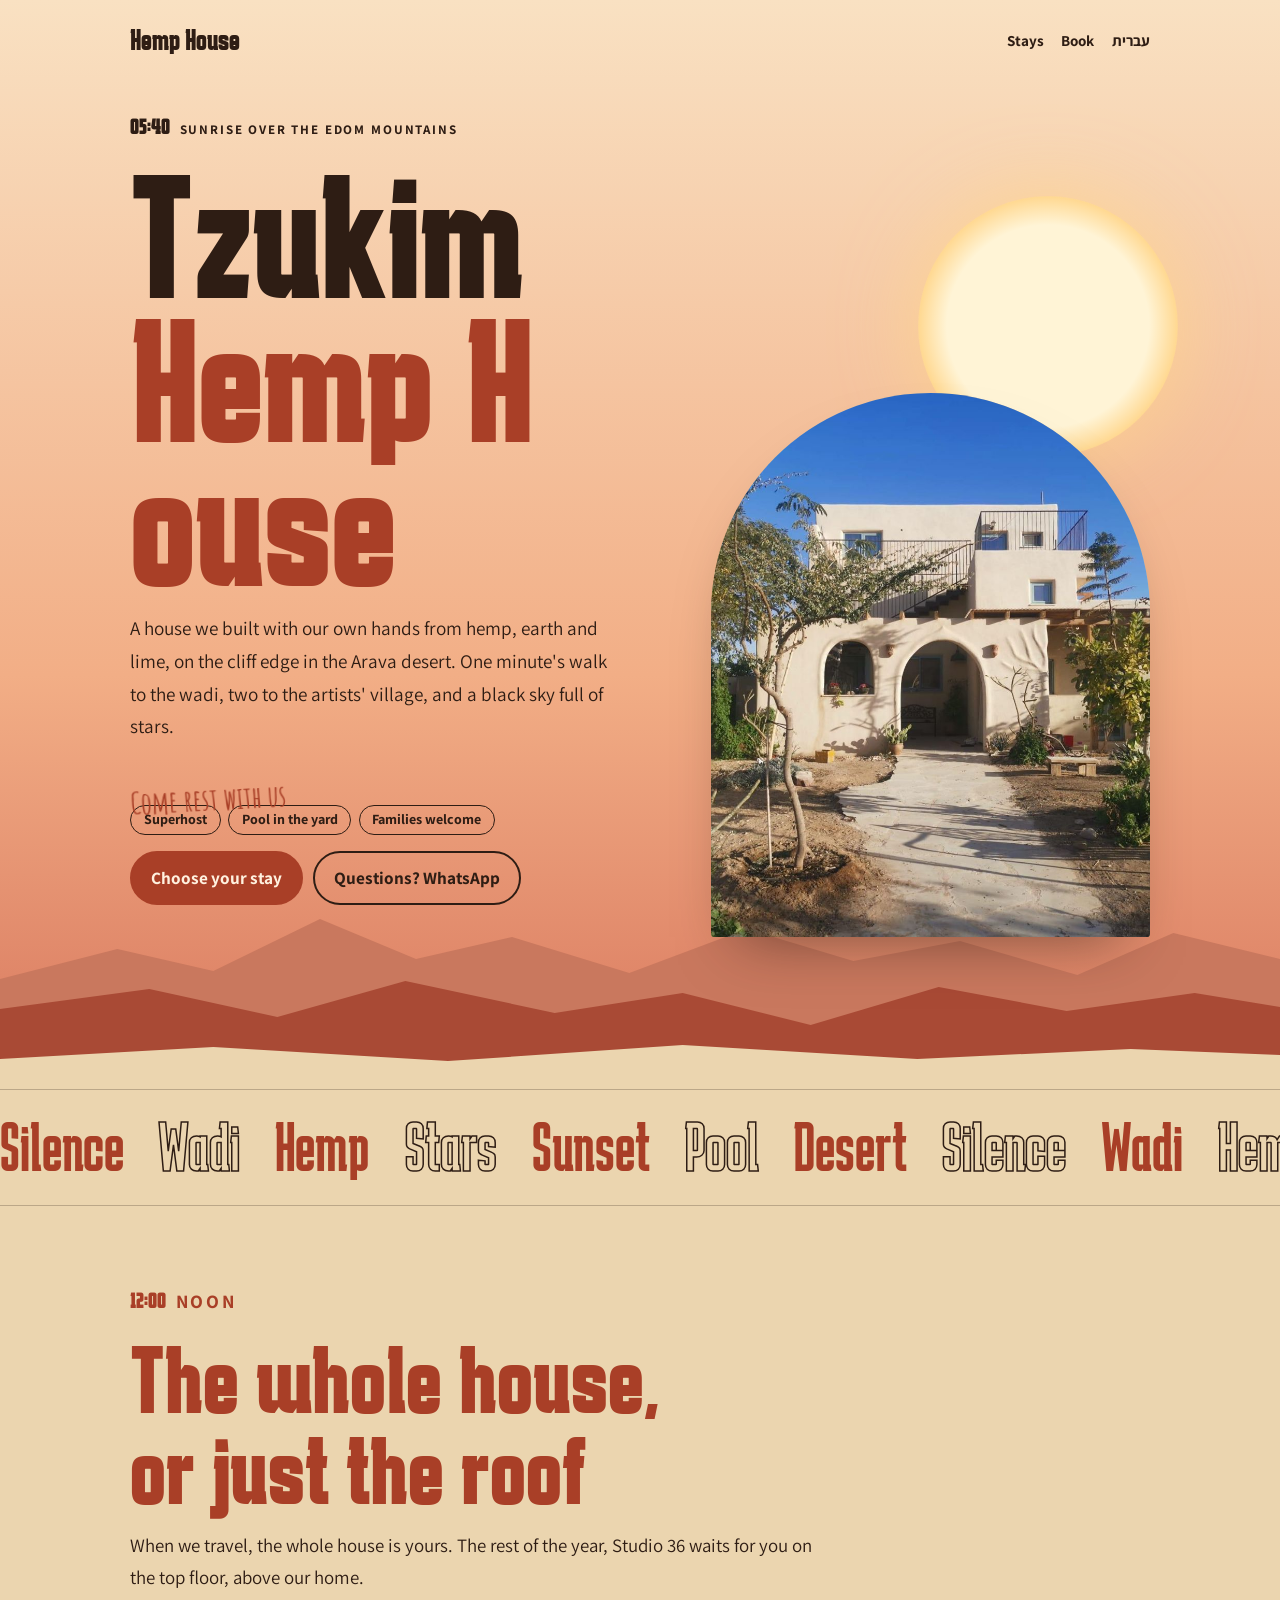
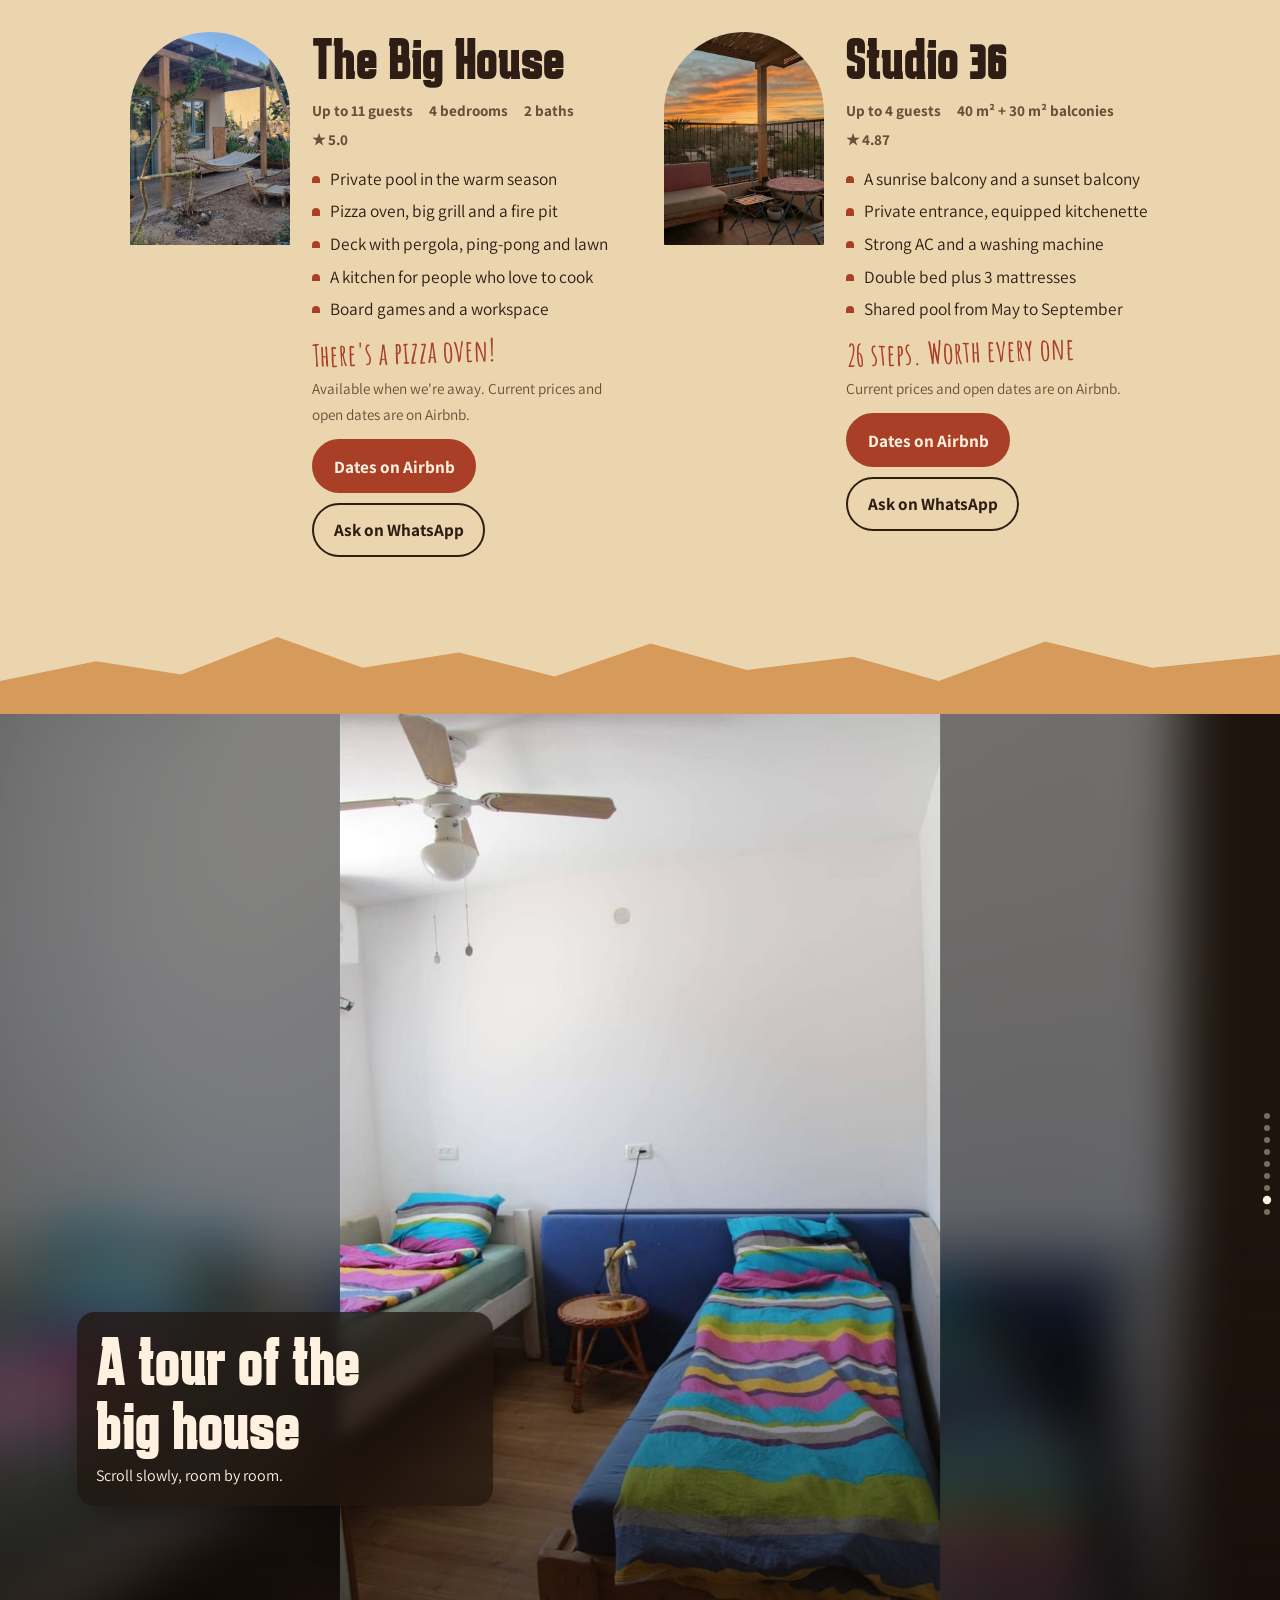
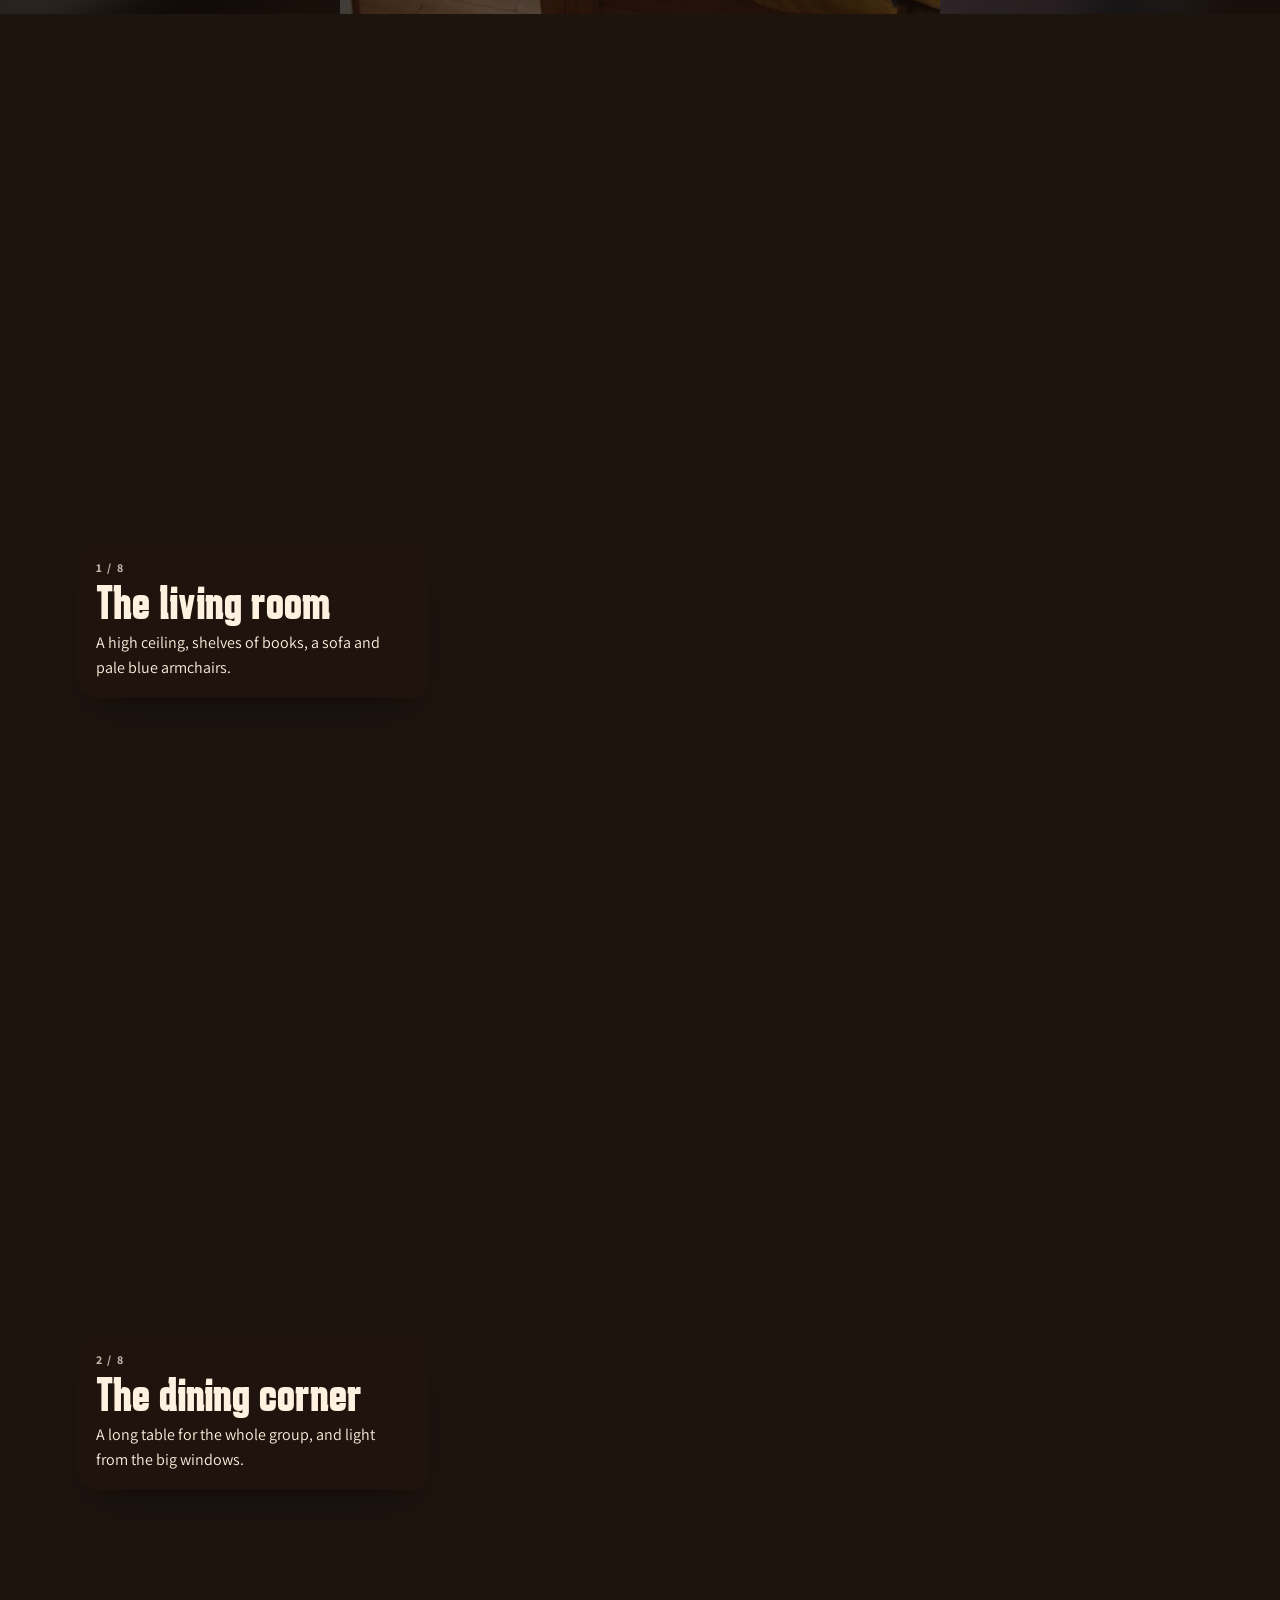
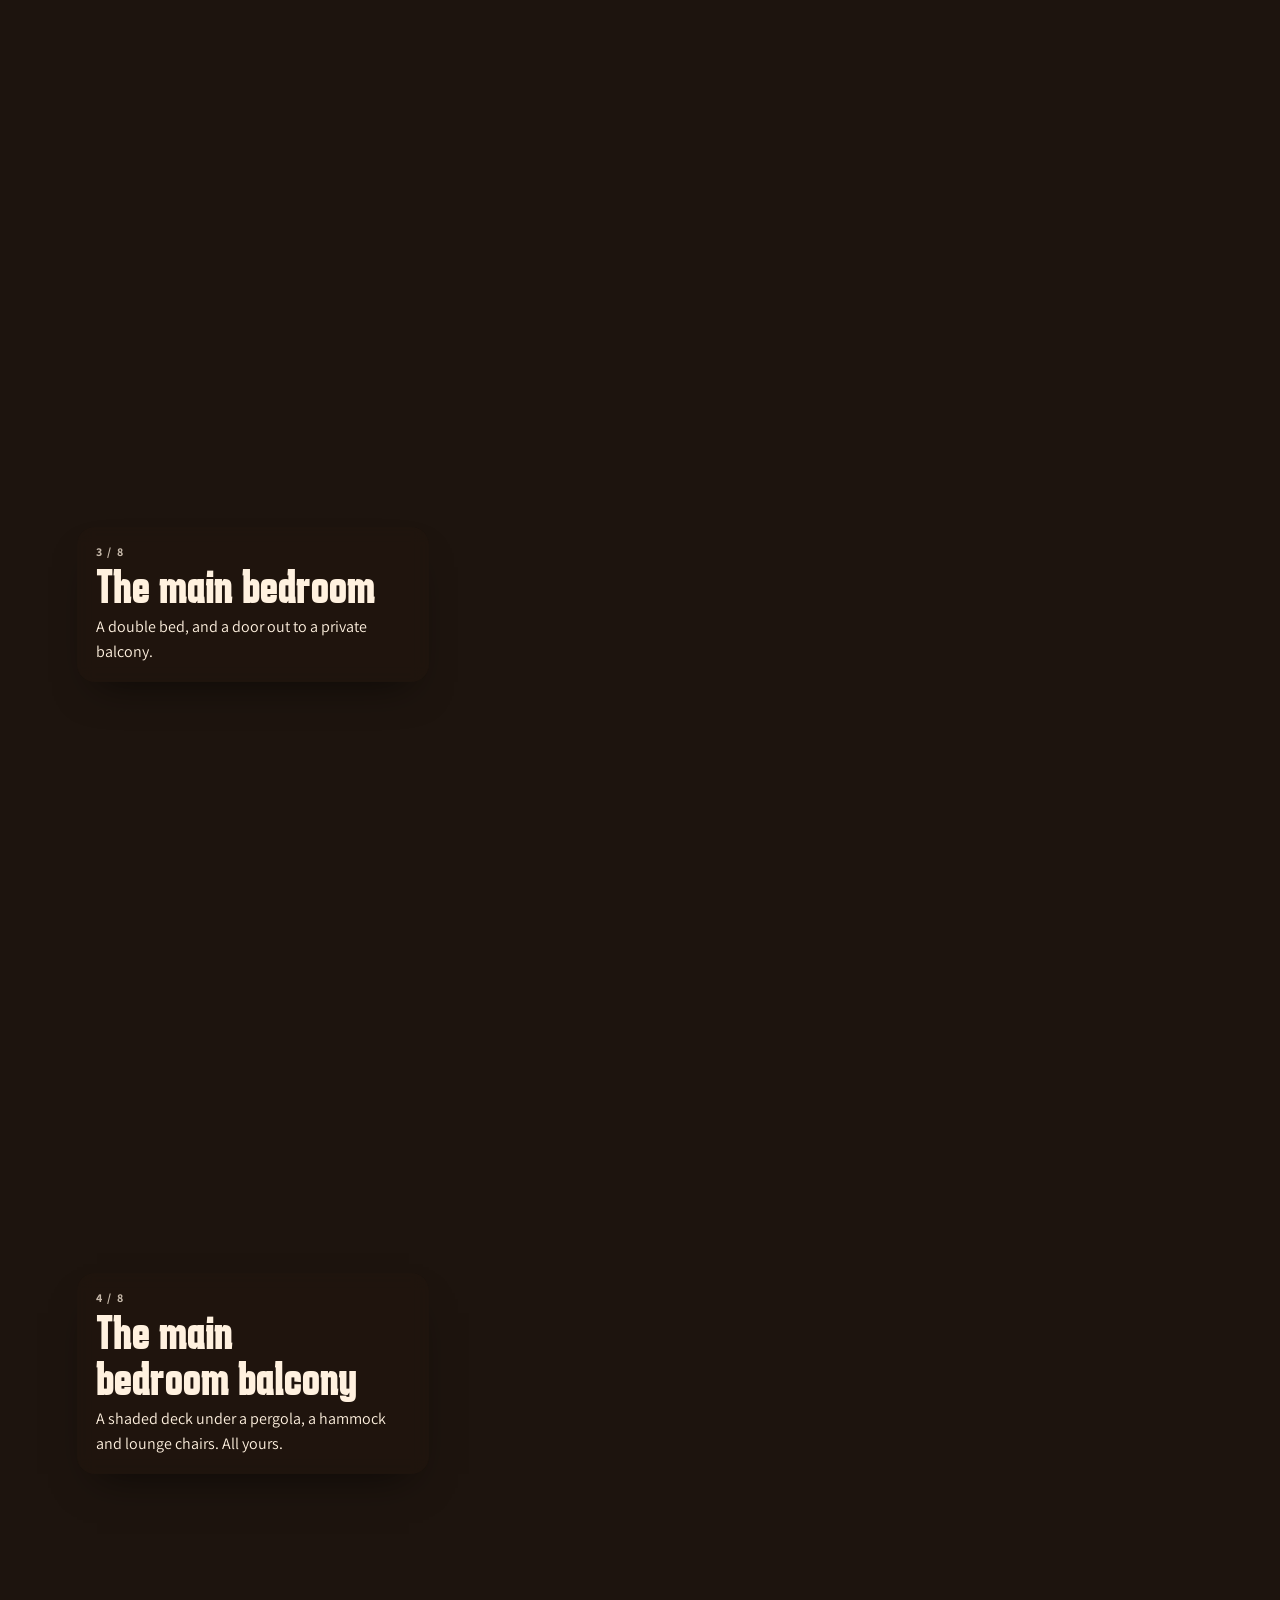
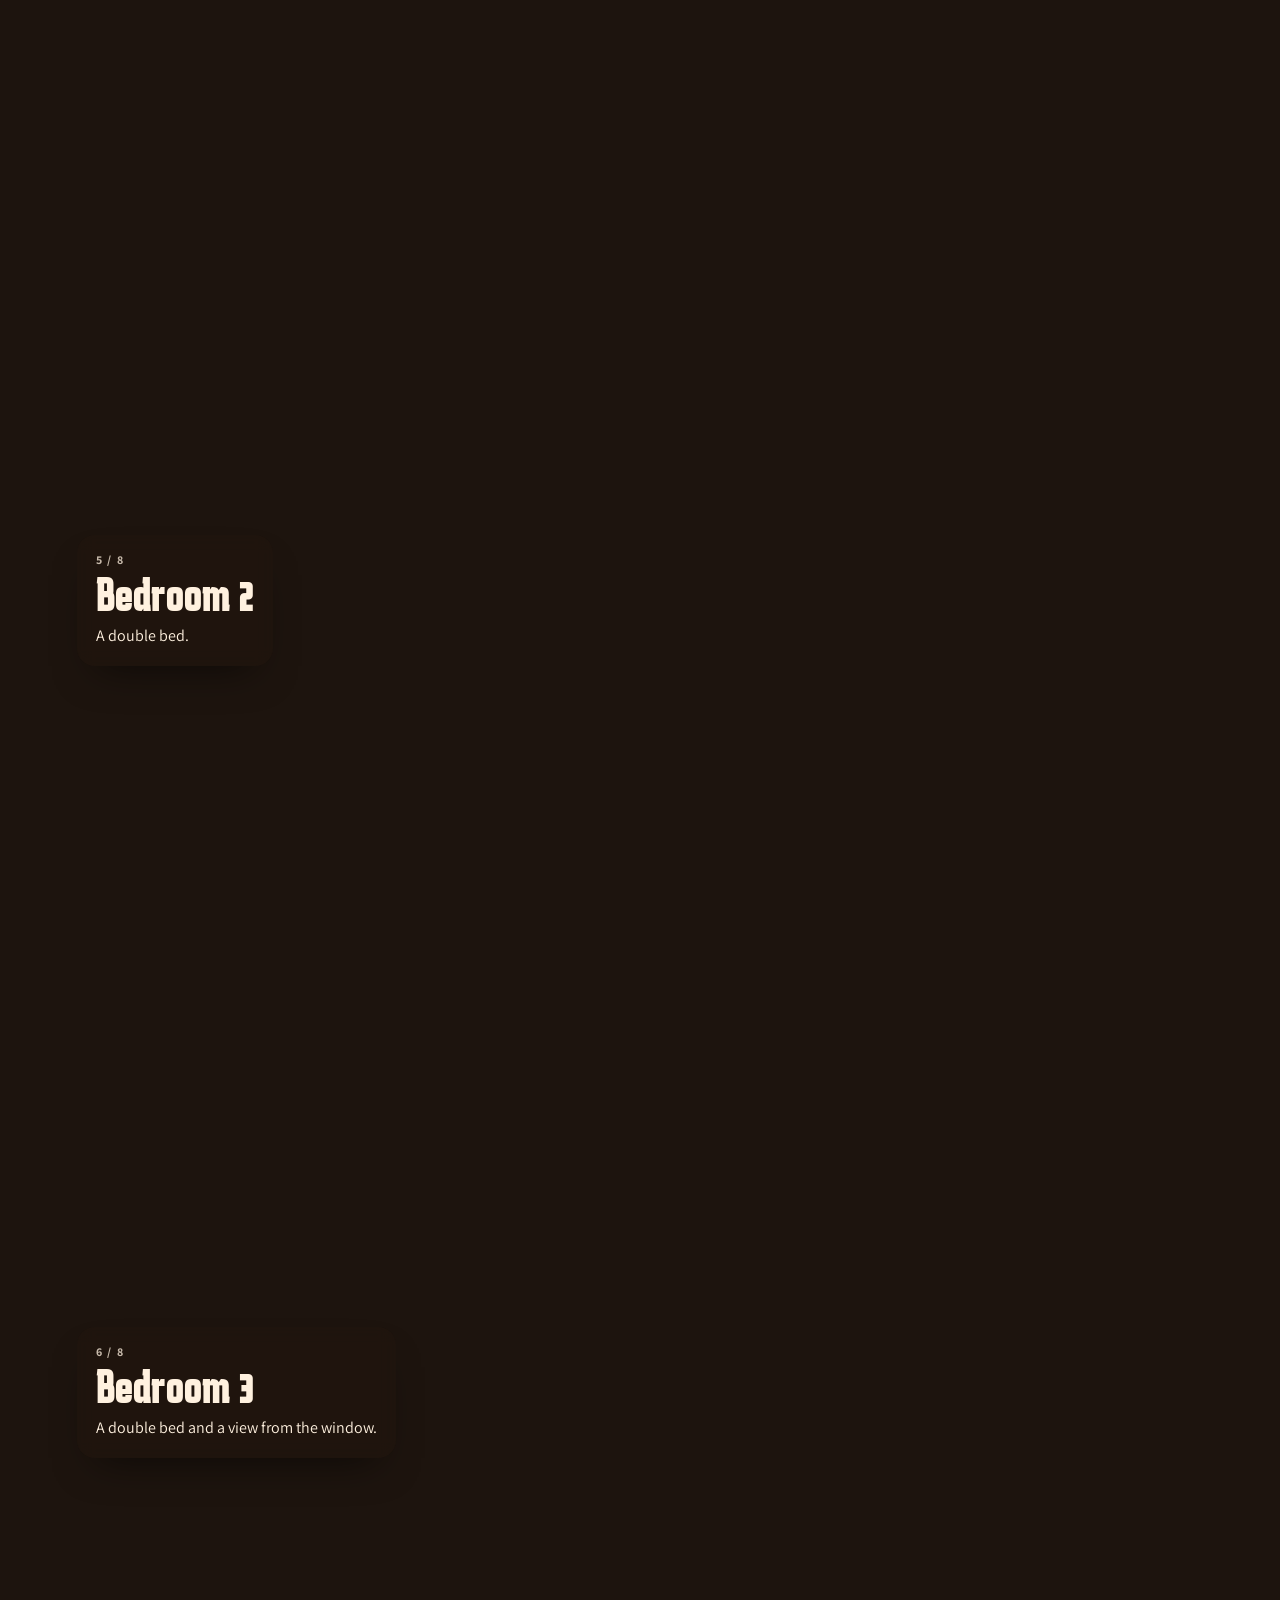
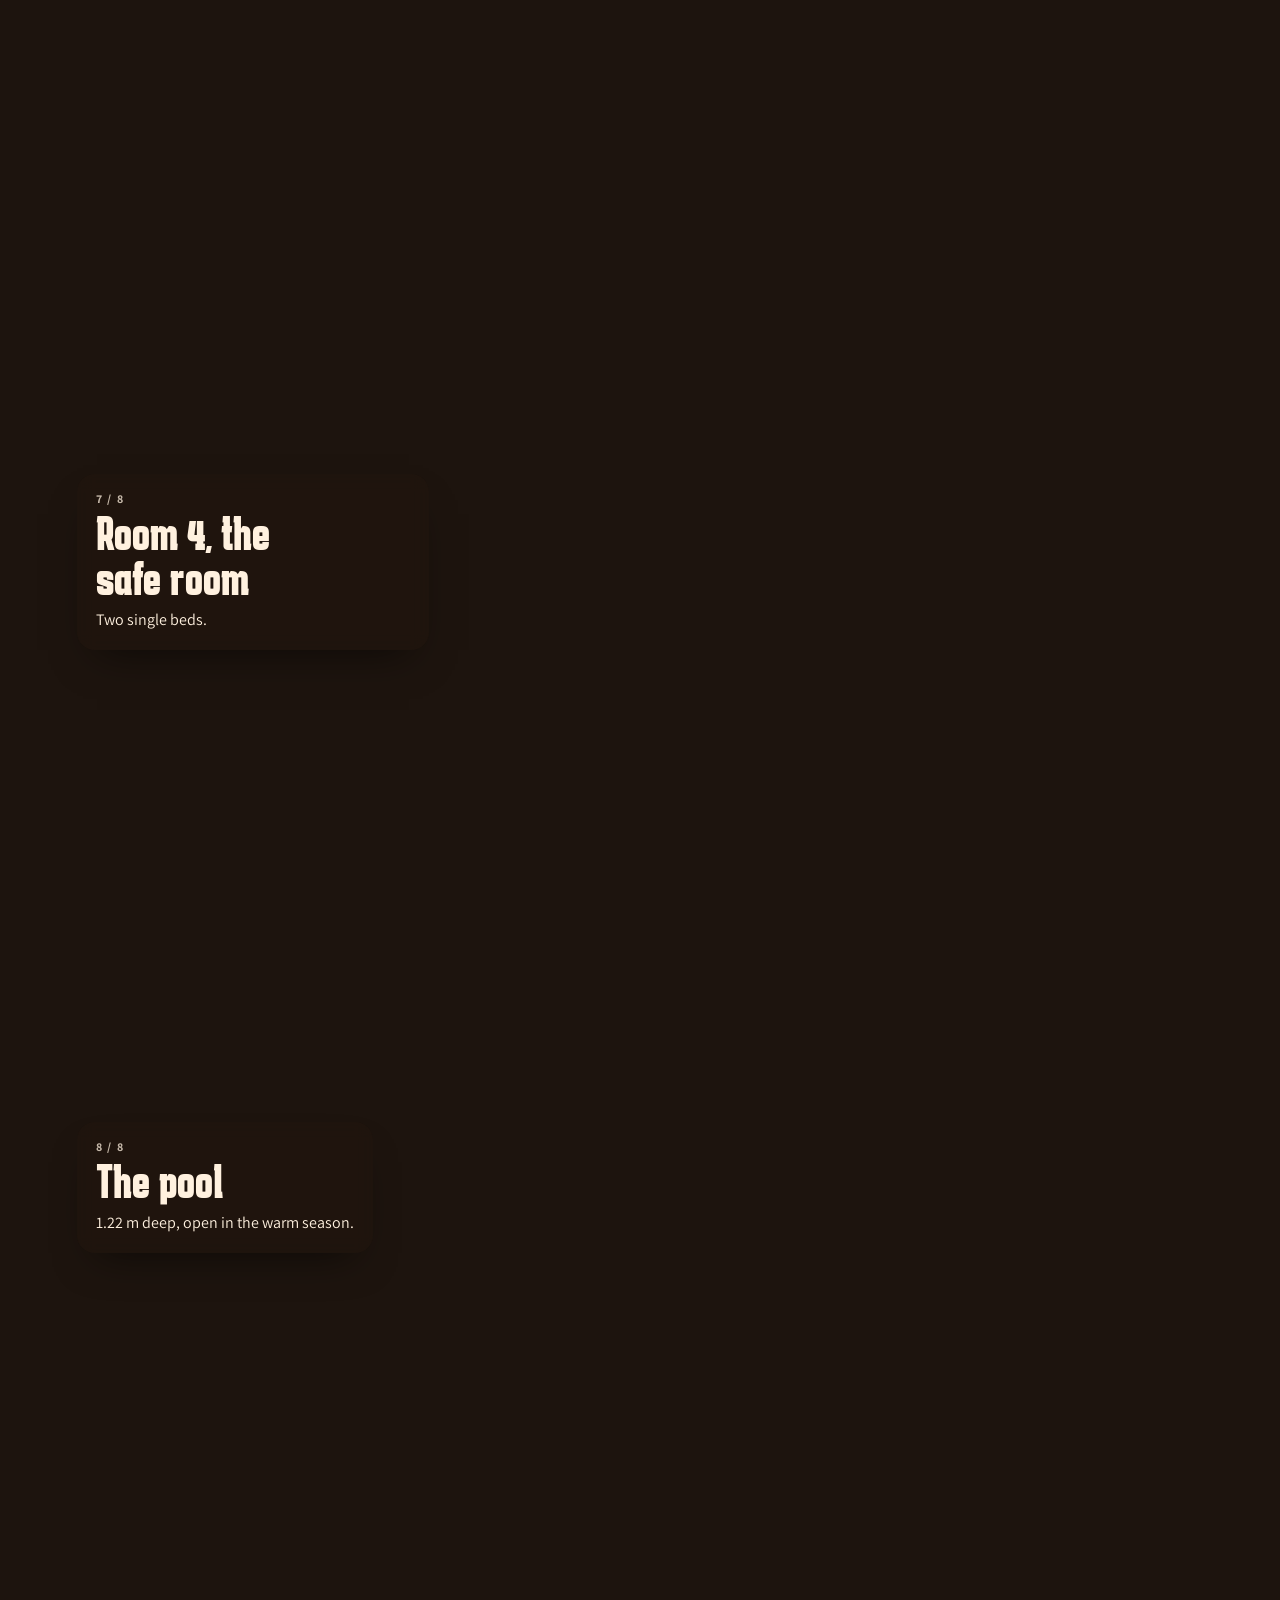
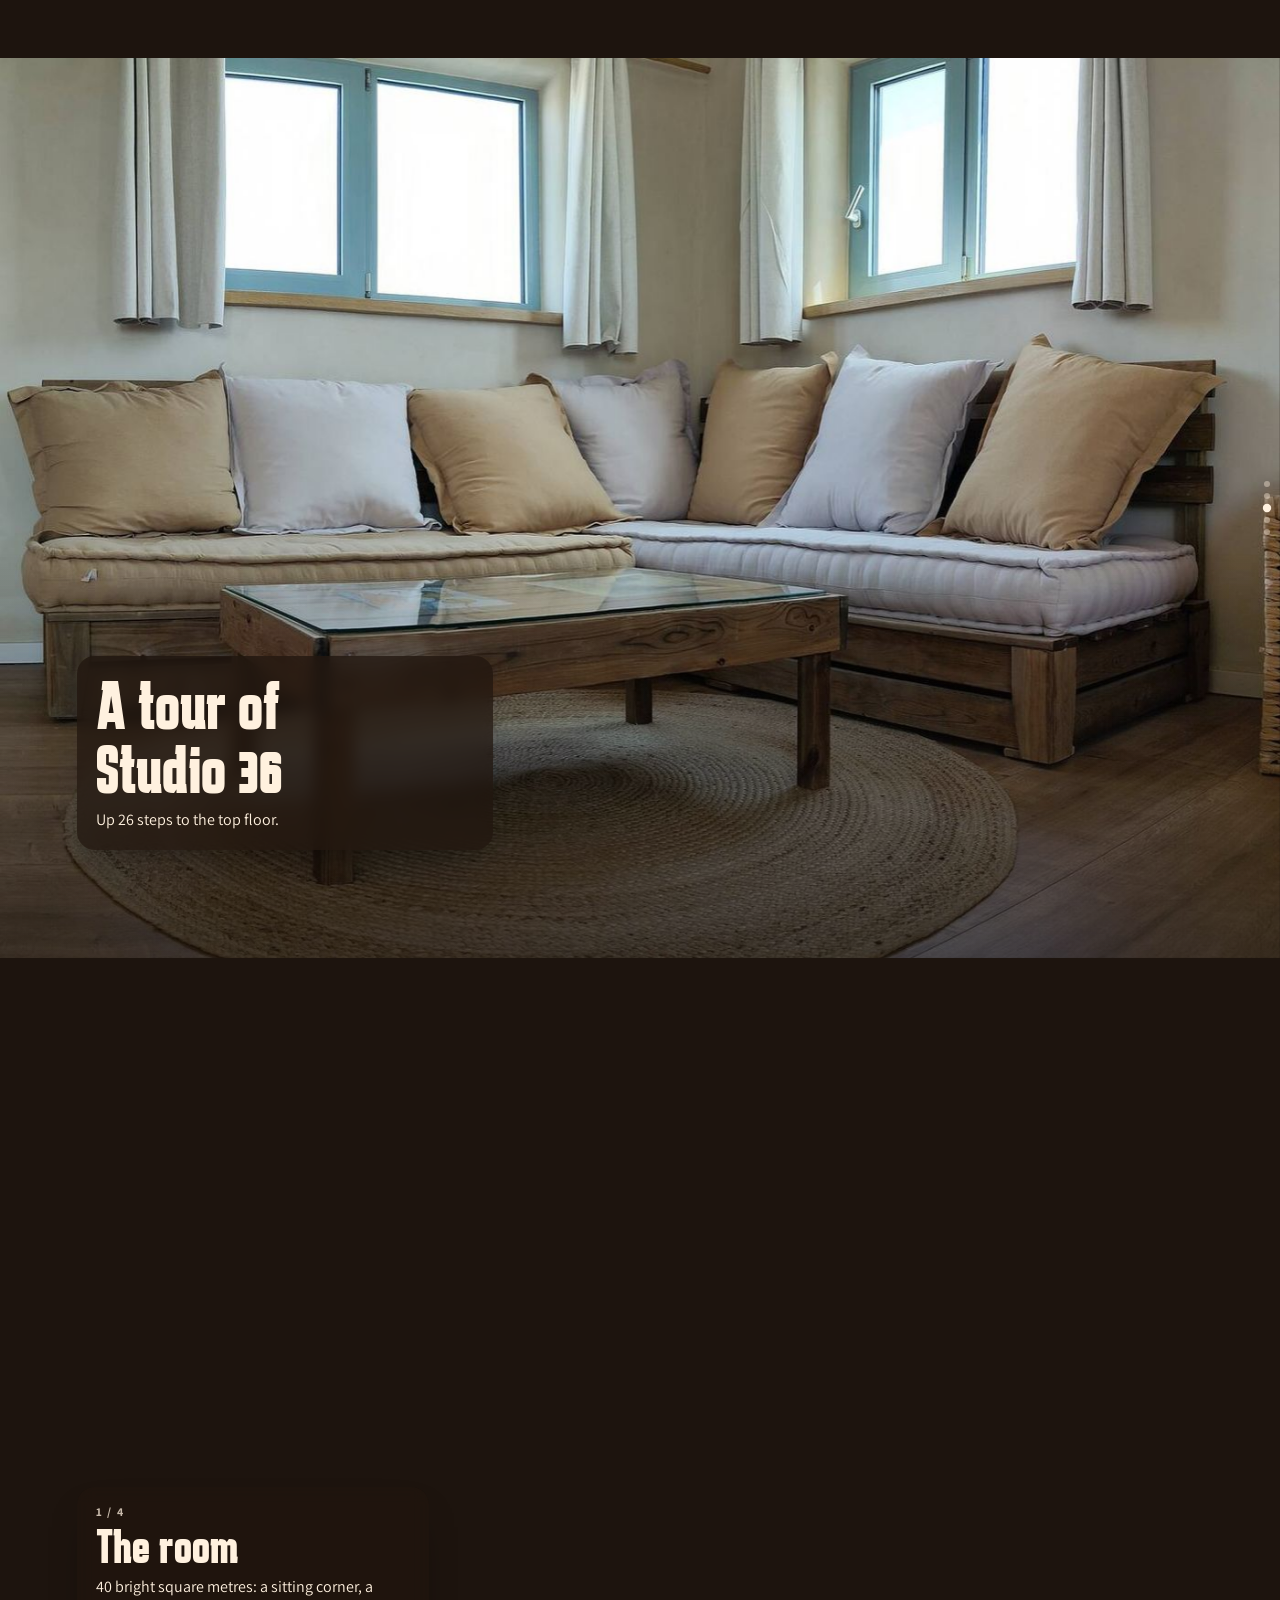
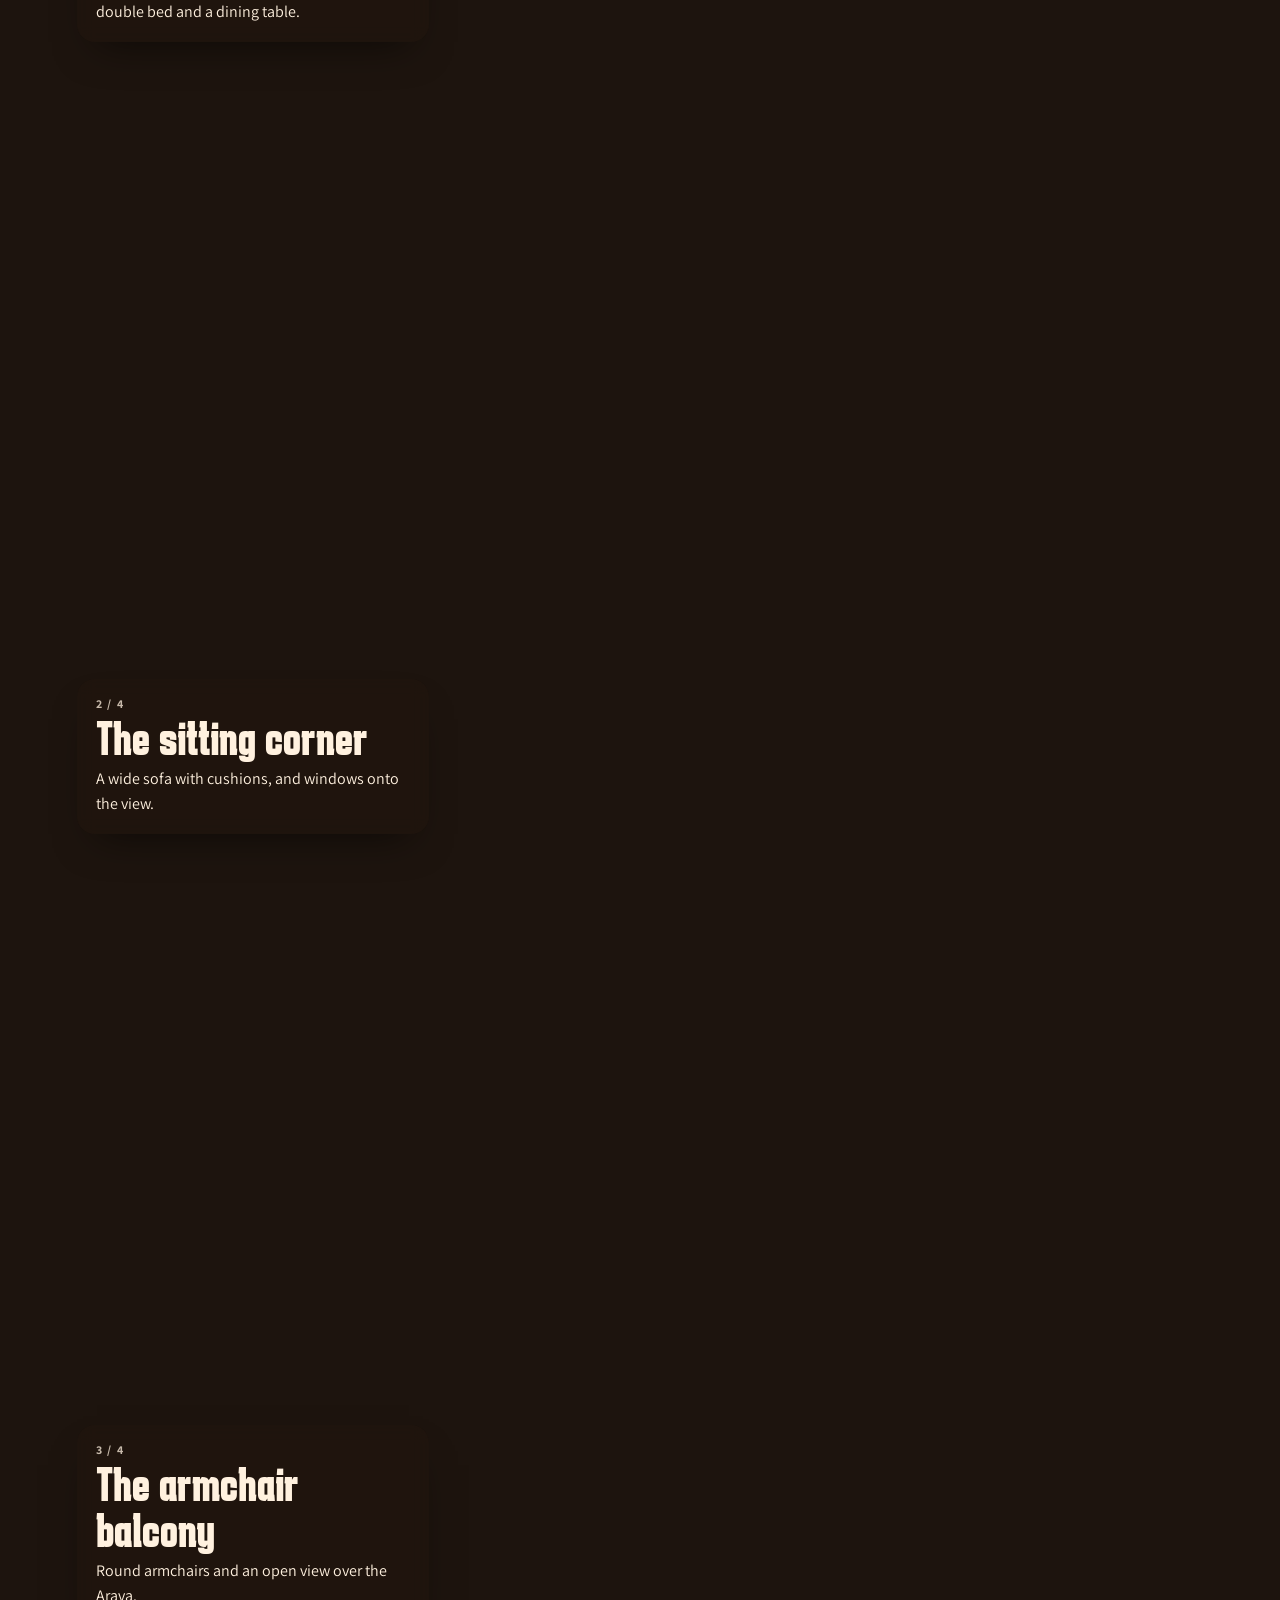
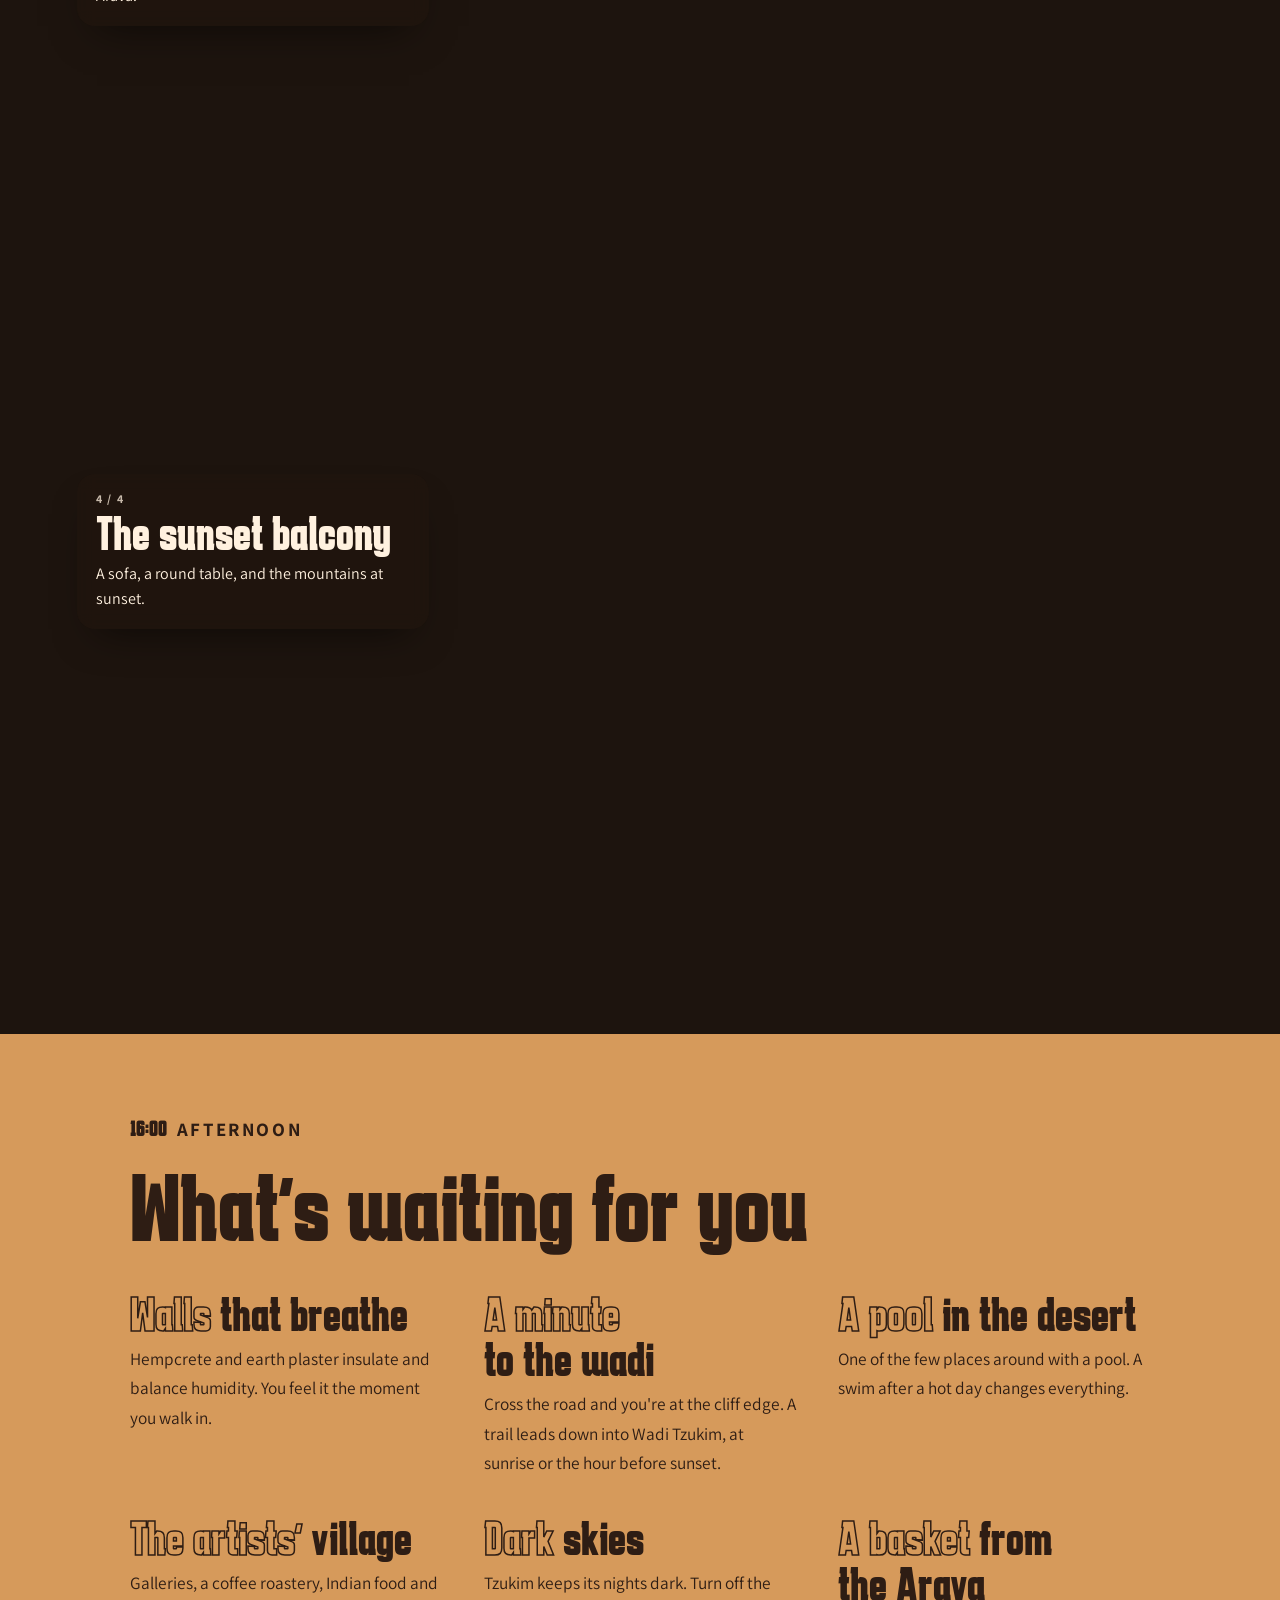
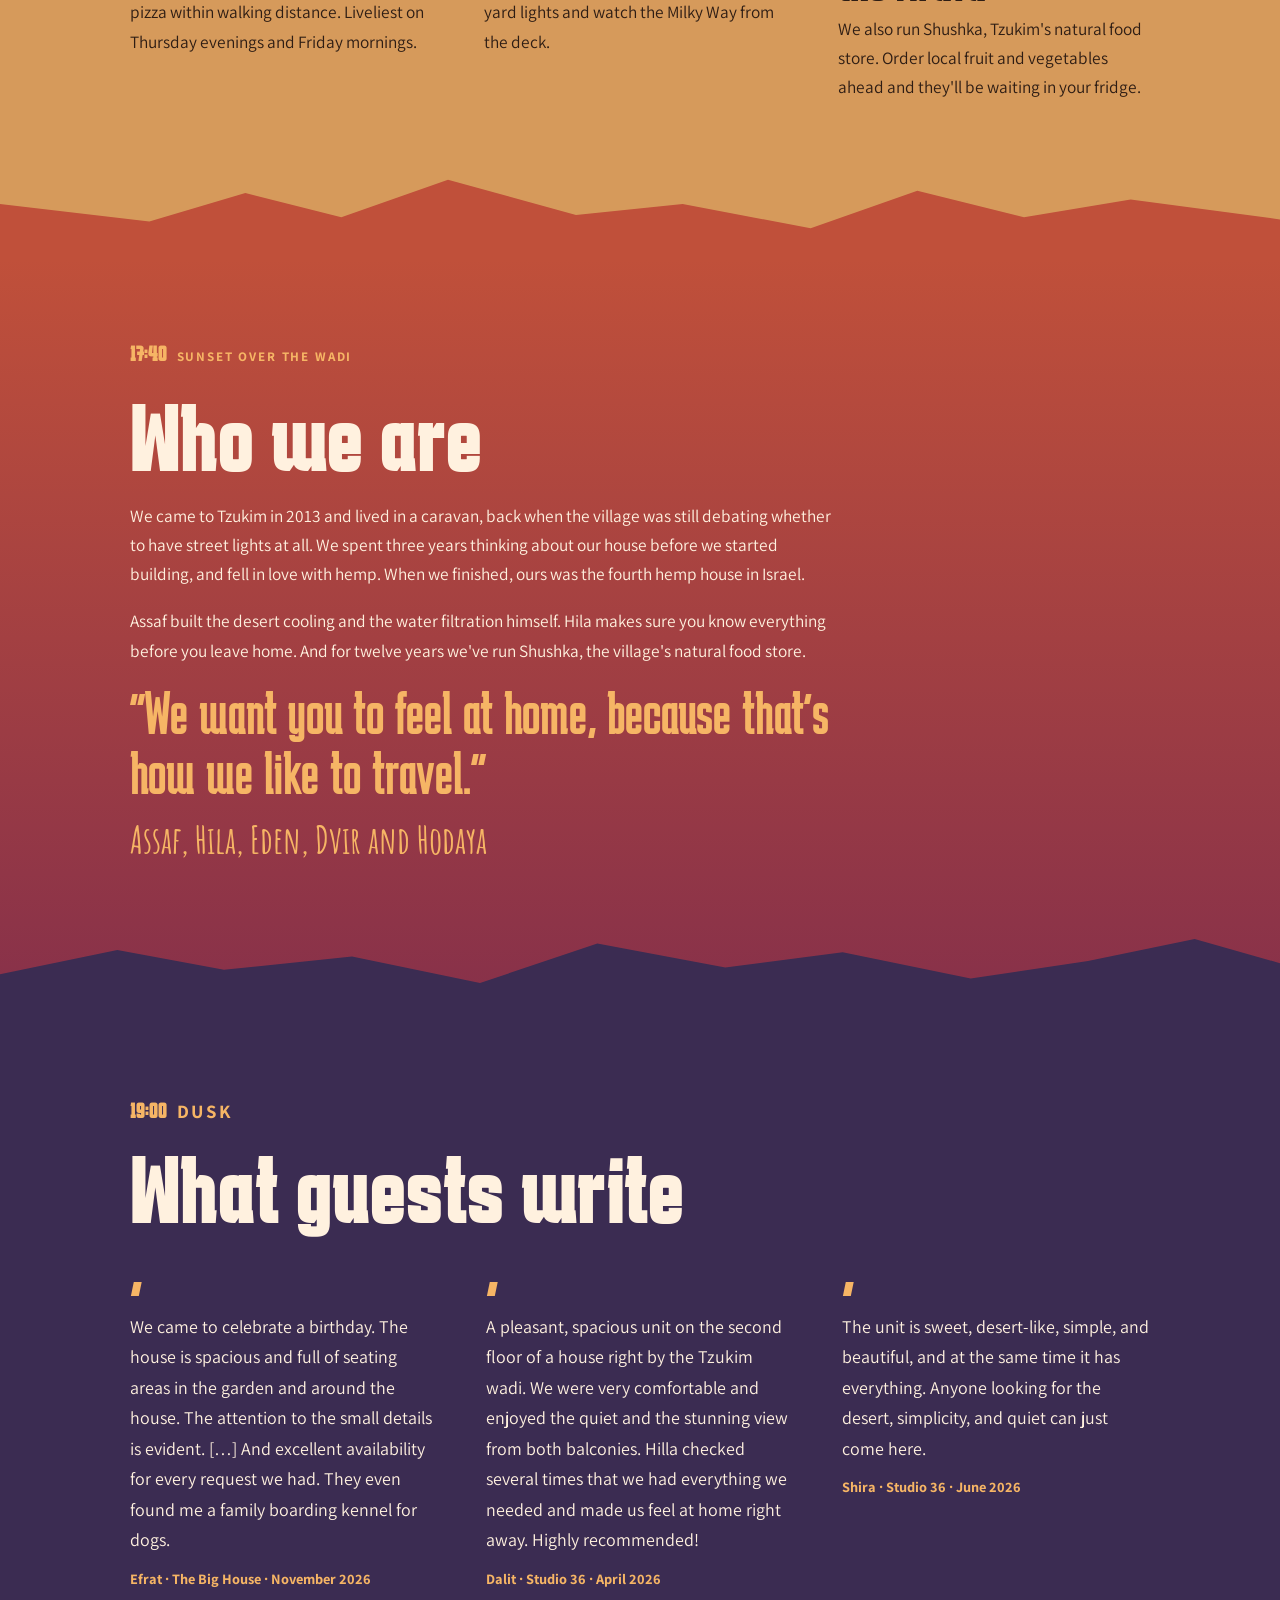
==== commit b9ed0317: "Site: add Dalit's review Co-Authored-By: Claude Opus 5.5 <noreply@anthropic.com> Claude-Session: htt" ====
--- a/en/index.html
+++ b/en/index.html
@@ -204,6 +204,7 @@
     </div>
     <div class="reviews">
       <blockquote><p>We came to celebrate a birthday. The house is spacious and full of seating areas in the garden and around the house. The attention to the small details is evident. […] And excellent availability for every request we had. They even found me a family boarding kennel for dogs.</p><cite>Efrat · The Big House · November 2026</cite></blockquote>
+      <blockquote><p>A pleasant, spacious unit on the second floor of a house right by the Tzukim wadi. We were very comfortable and enjoyed the quiet and the stunning view from both balconies. Hilla checked several times that we had everything we needed and made us feel at home right away. Highly recommended!</p><cite>Dalit · Studio 36 · April 2026</cite></blockquote>
       <blockquote><p>The unit is sweet, desert-like, simple, and beautiful, and at the same time it has everything. Anyone looking for the desert, simplicity, and quiet can just come here.</p><cite>Shira · Studio 36 · June 2026</cite></blockquote>
       <blockquote><p>The house is charming and well-equipped, and gave us exactly what we were looking for: 4 comfortable bedrooms, an excellent kitchen, a pleasant pool and a ping-pong table.</p><cite>Dafna · The Big House · October 2025</cite></blockquote>
       <blockquote><p>I enjoyed staying so much, I didn't want to leave. Close to the wadi and to the center of the community, great balconies for sunrise and sunset, and 360-degree desert views.</p><cite>Natalie · Studio 36 · March 2026</cite></blockquote>
